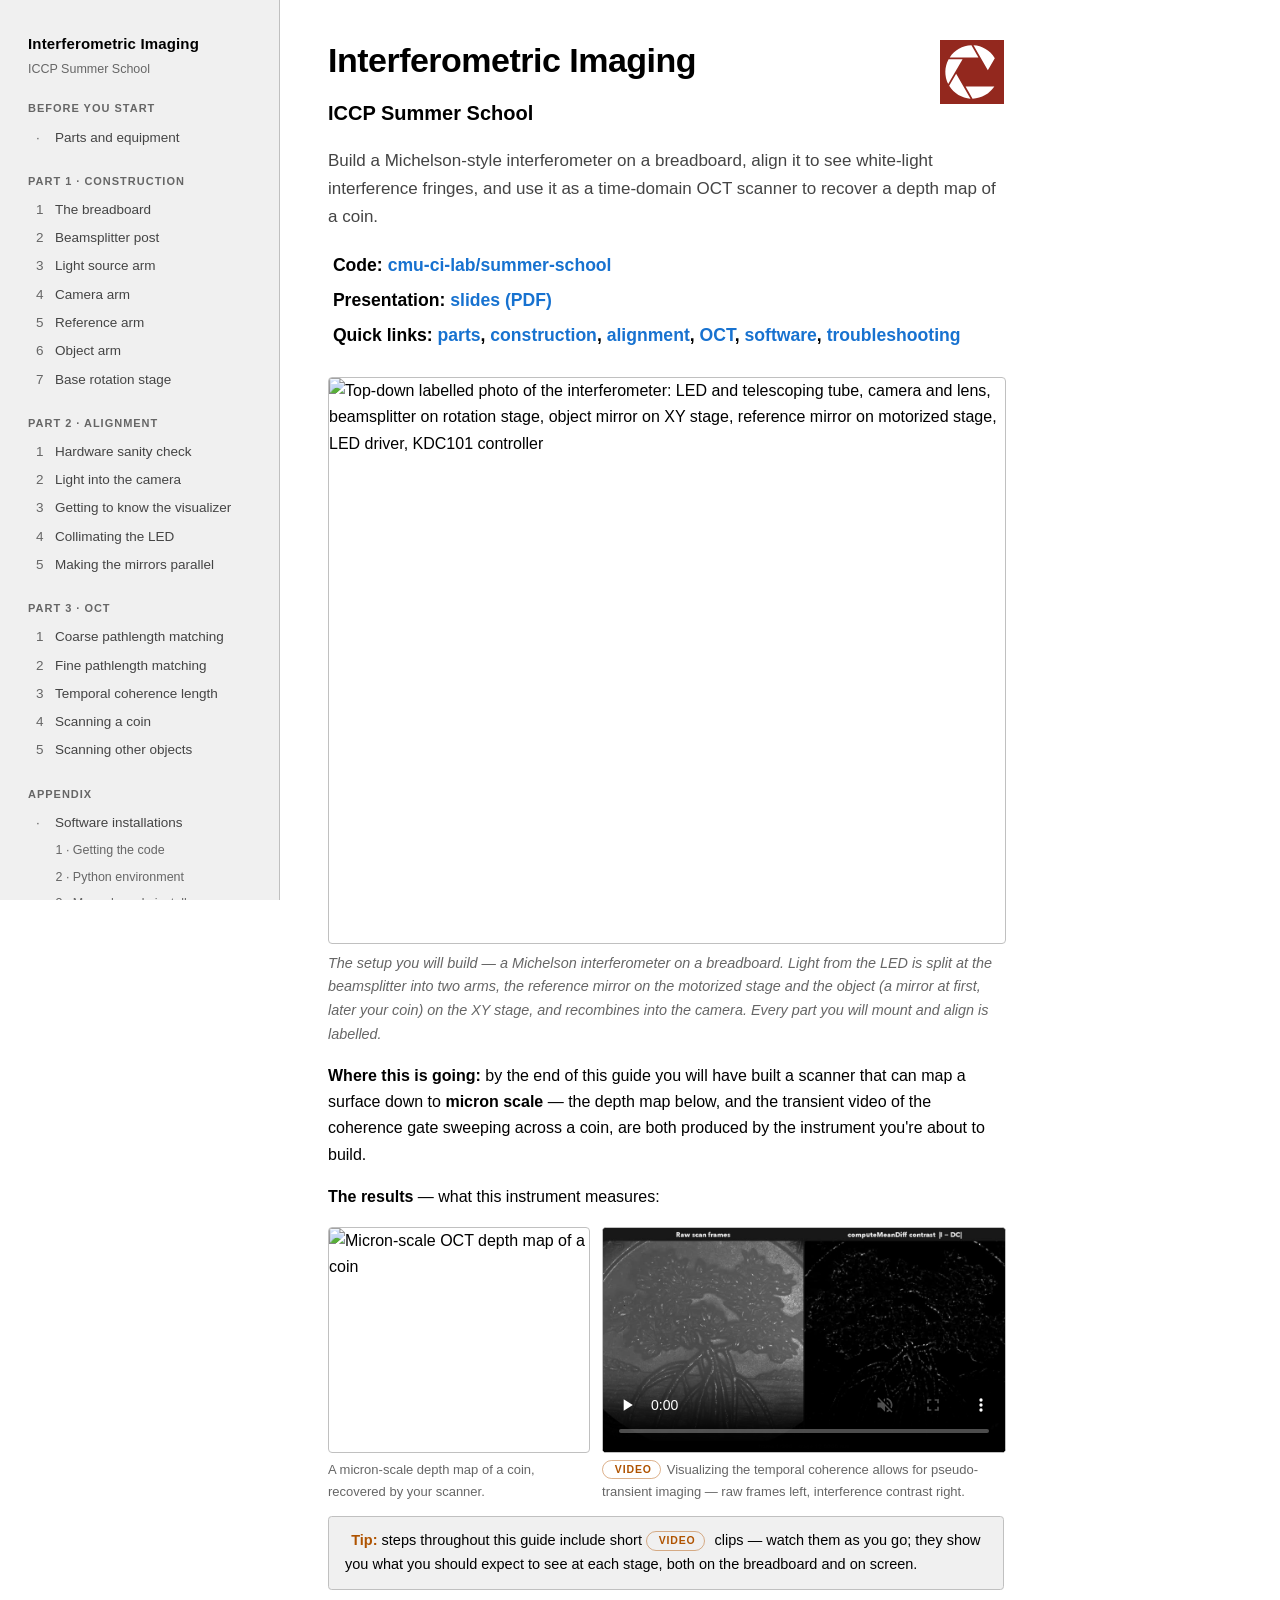
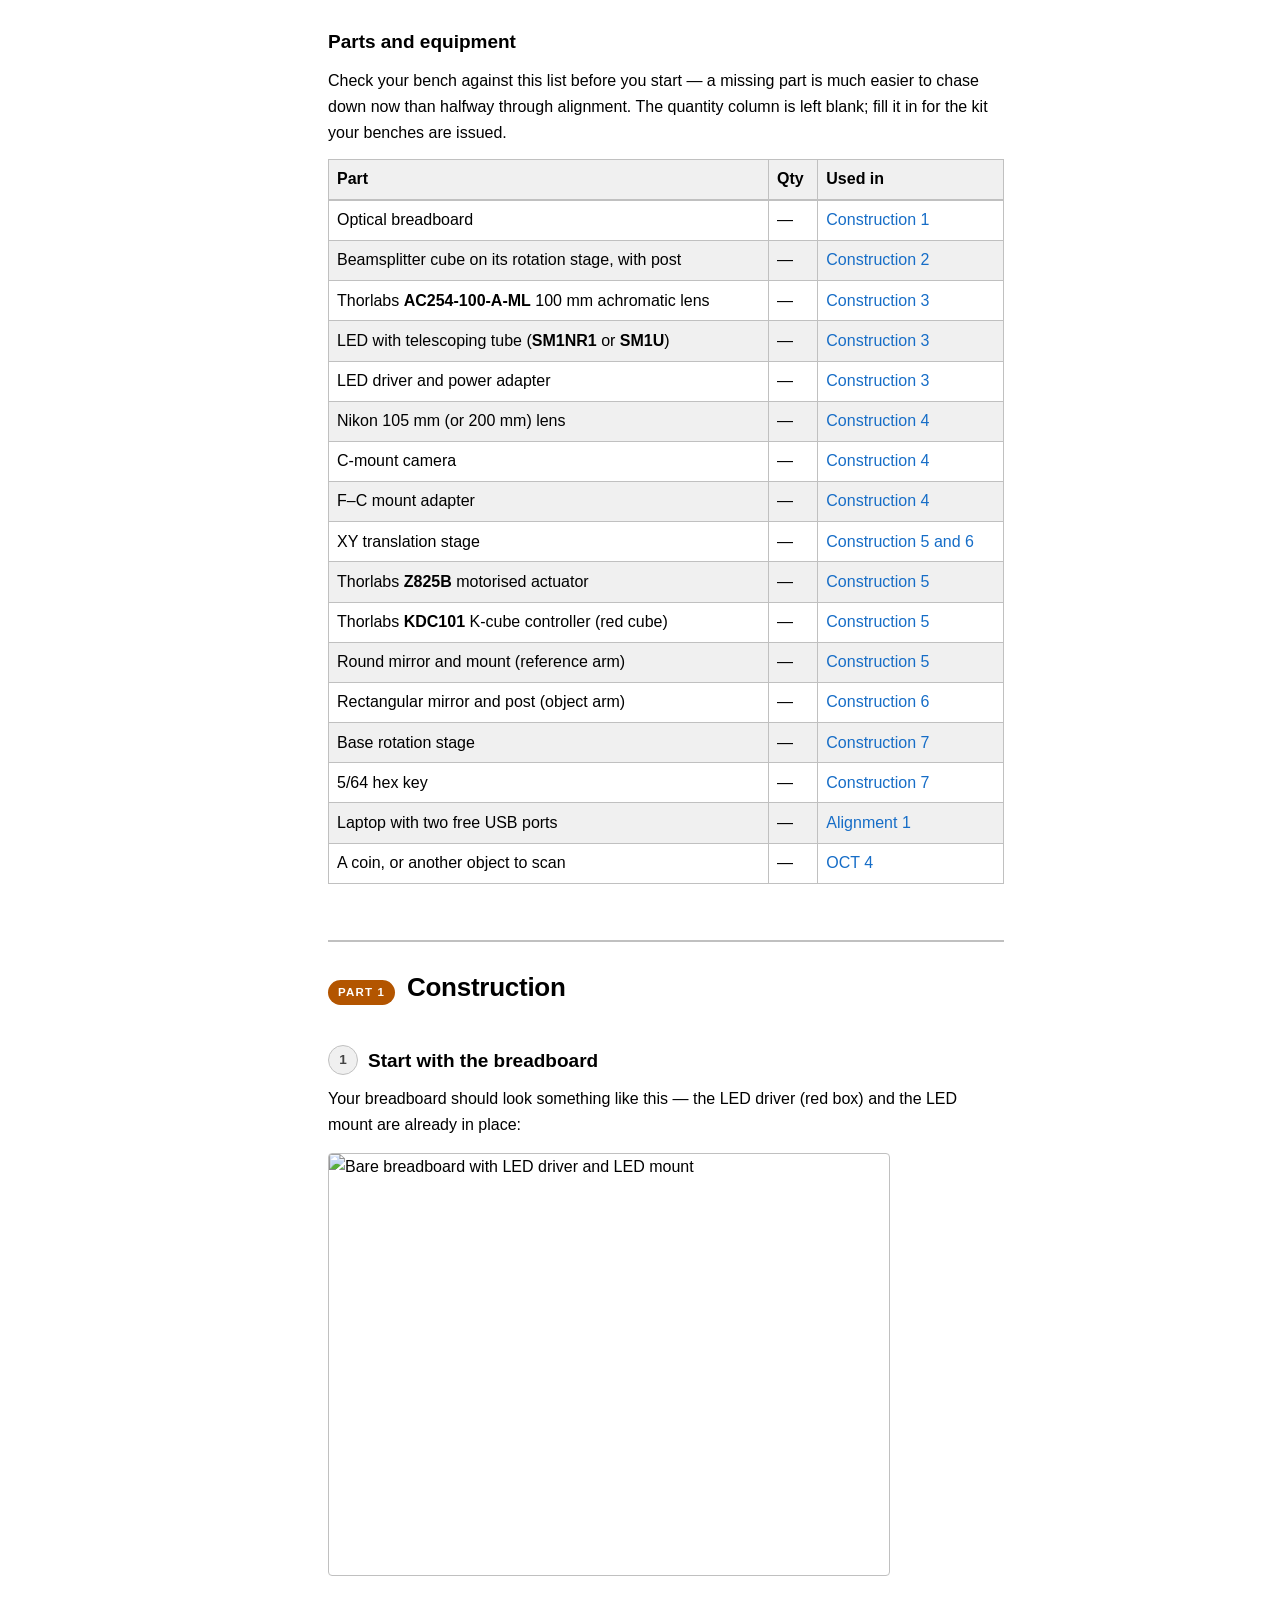
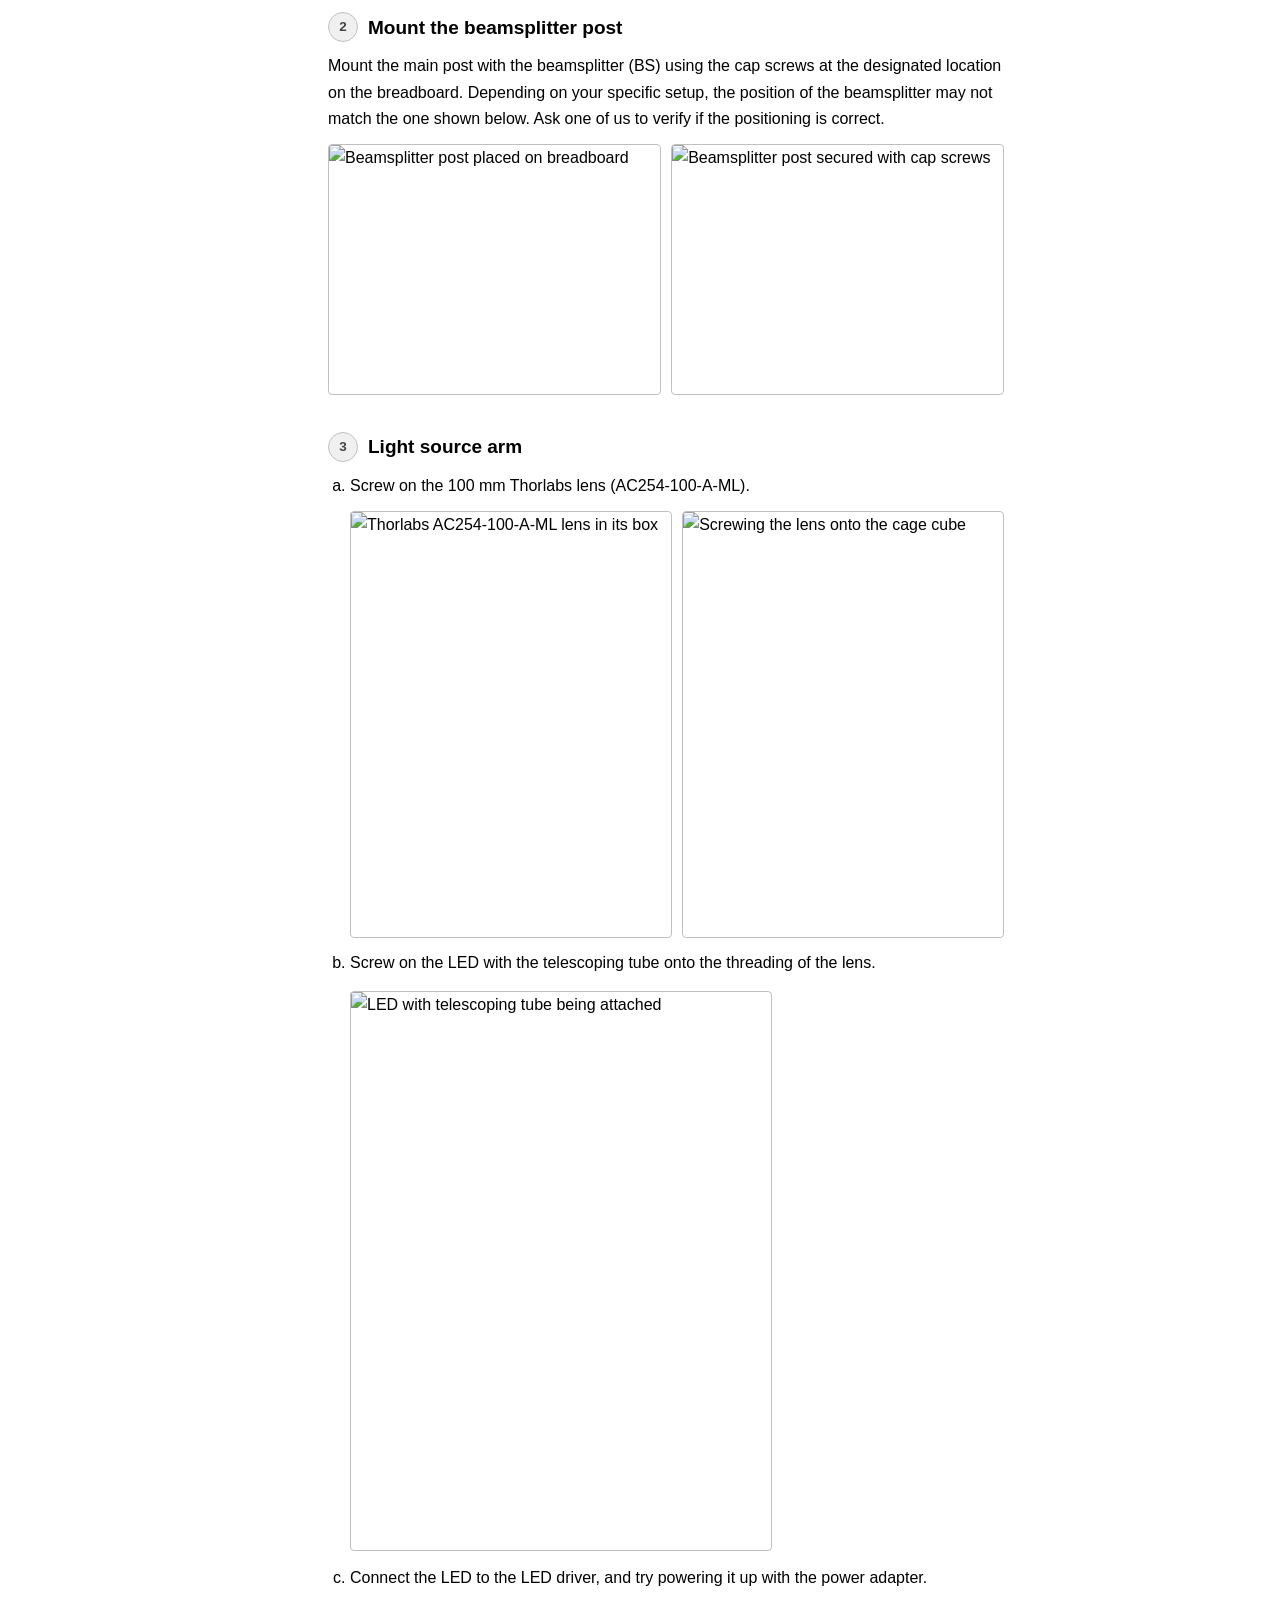
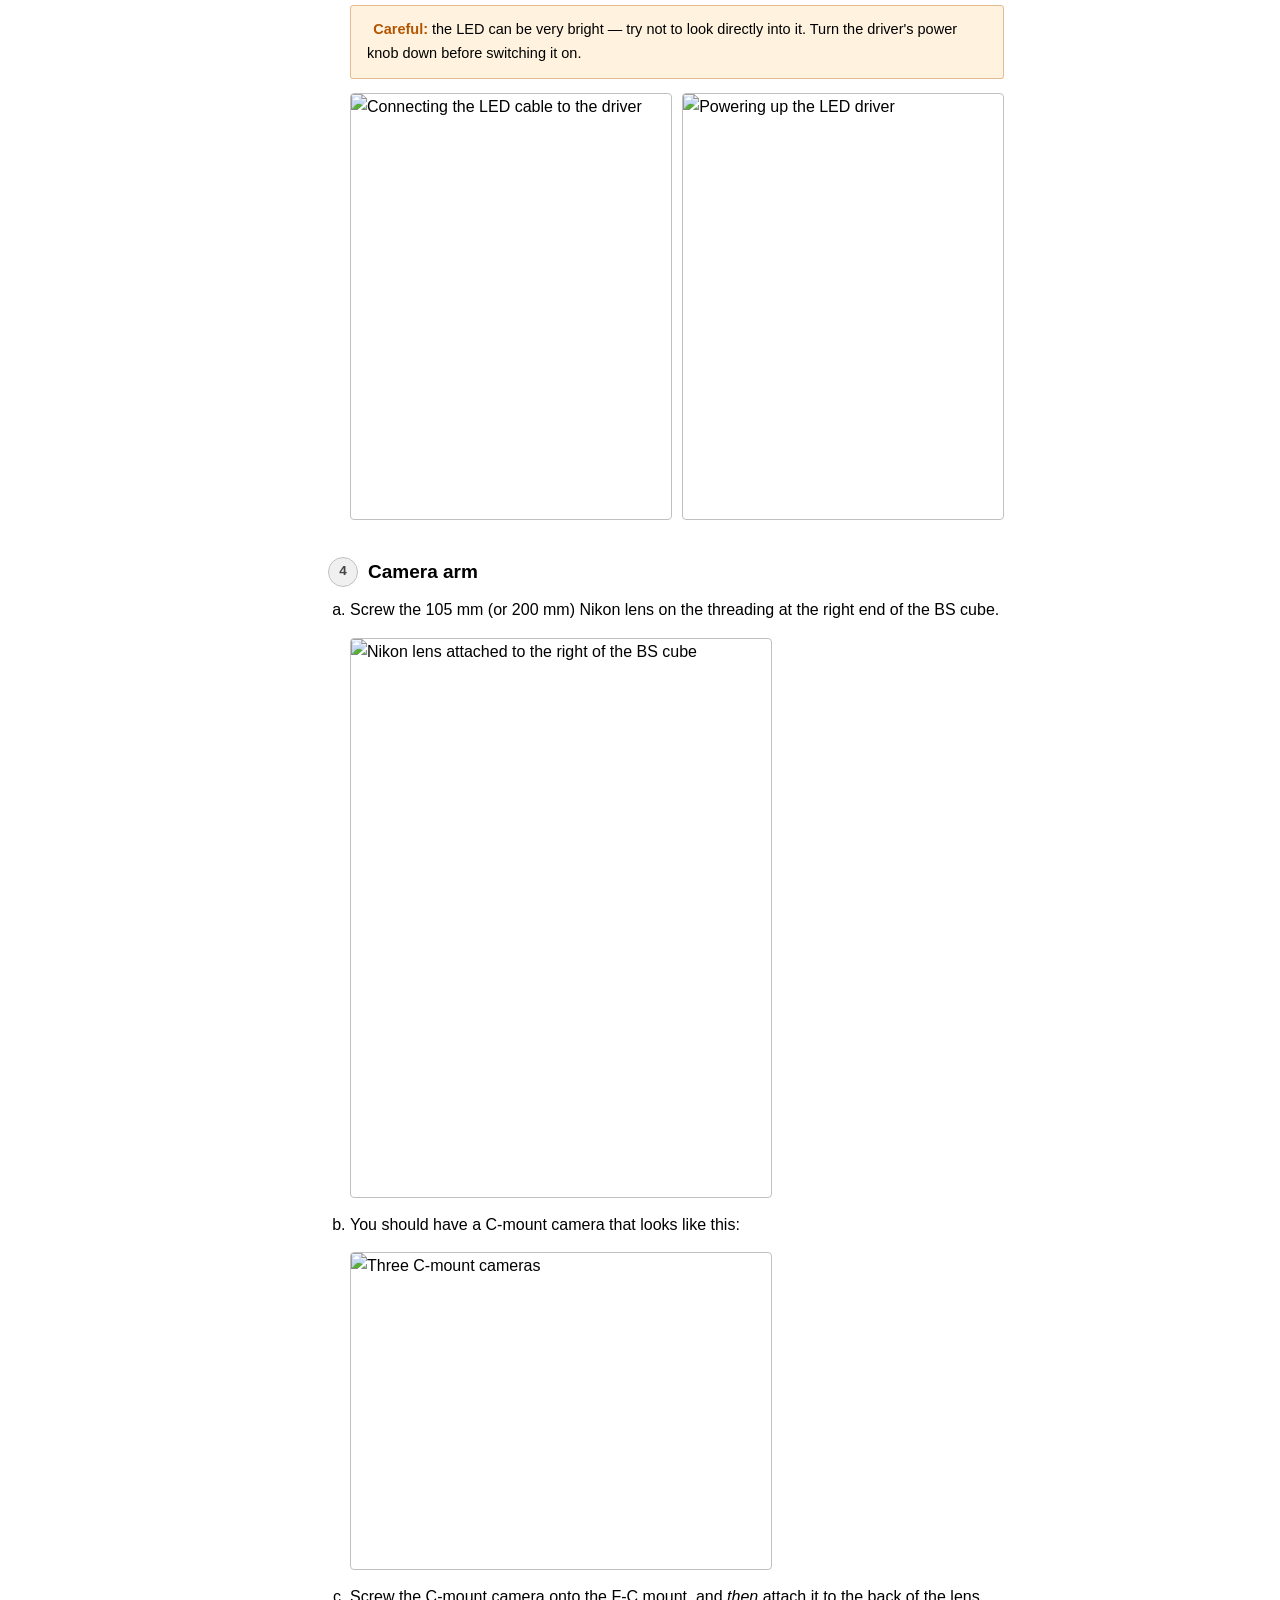
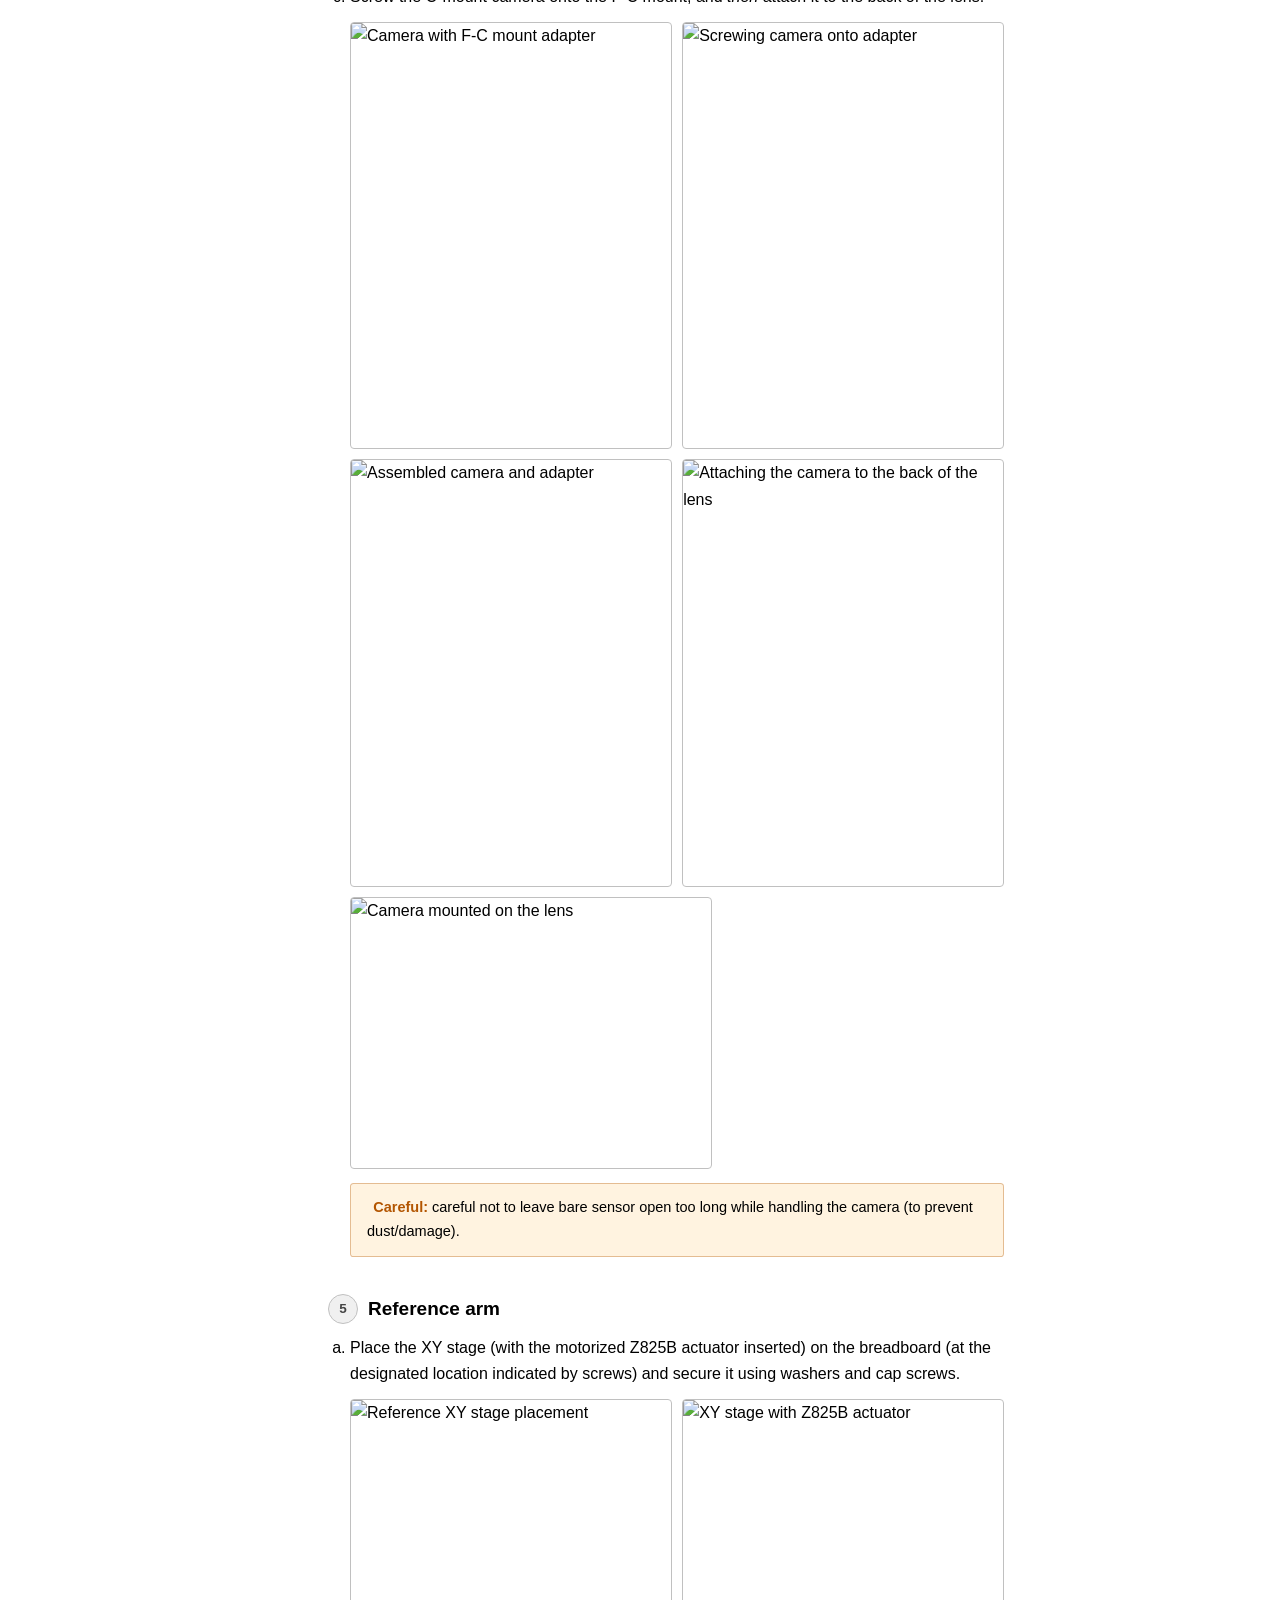
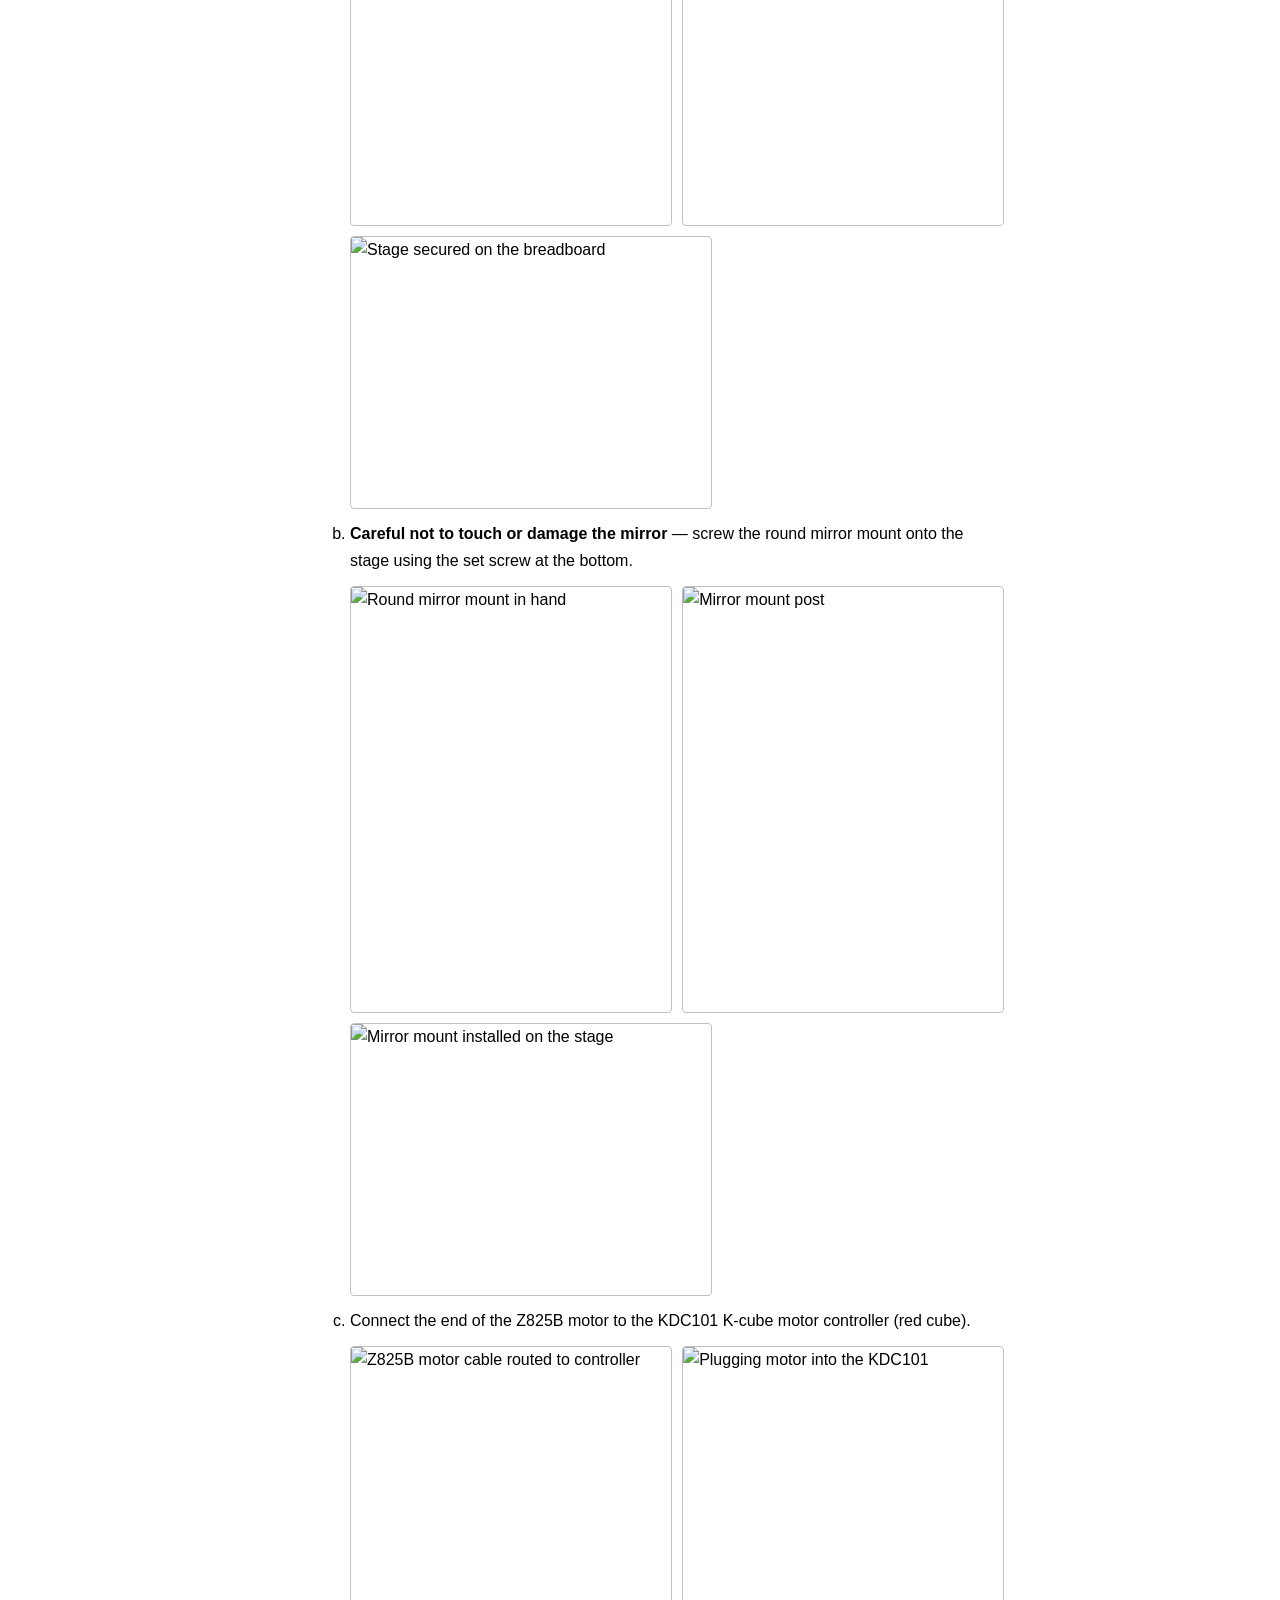
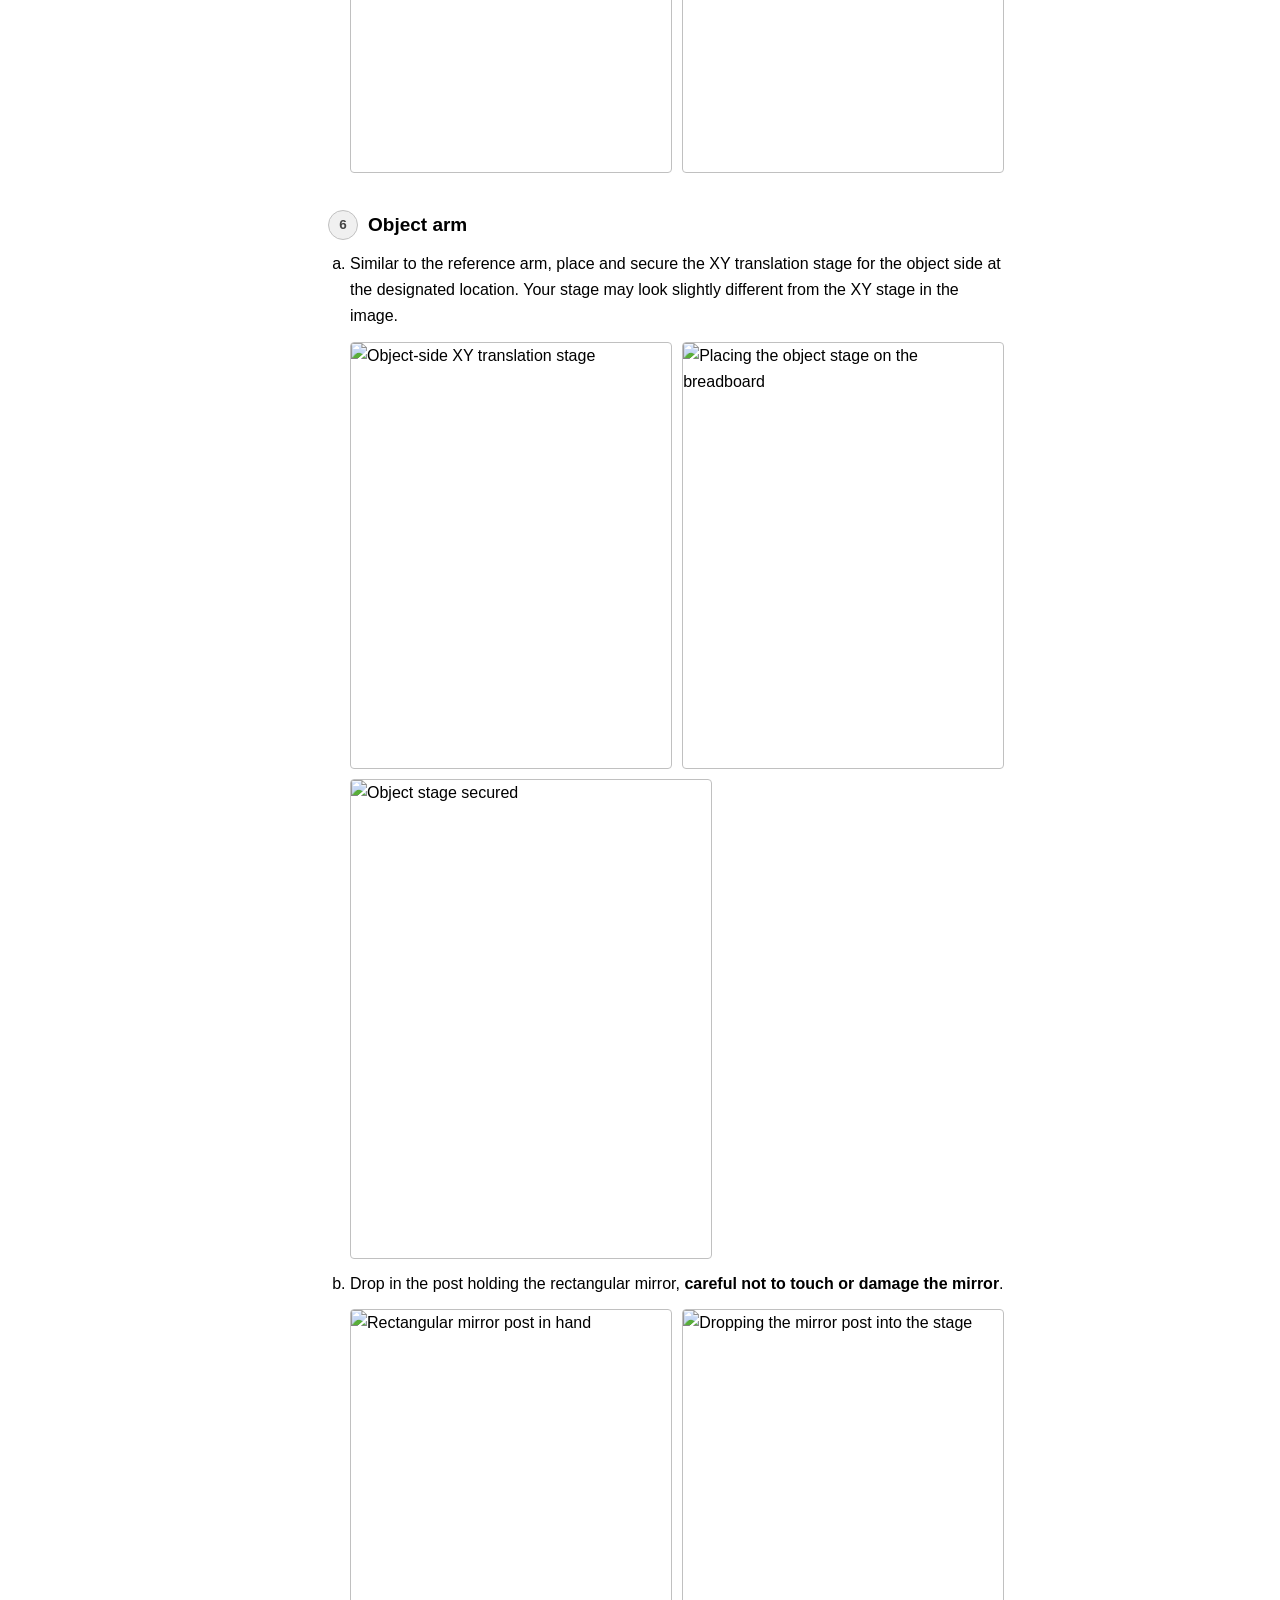
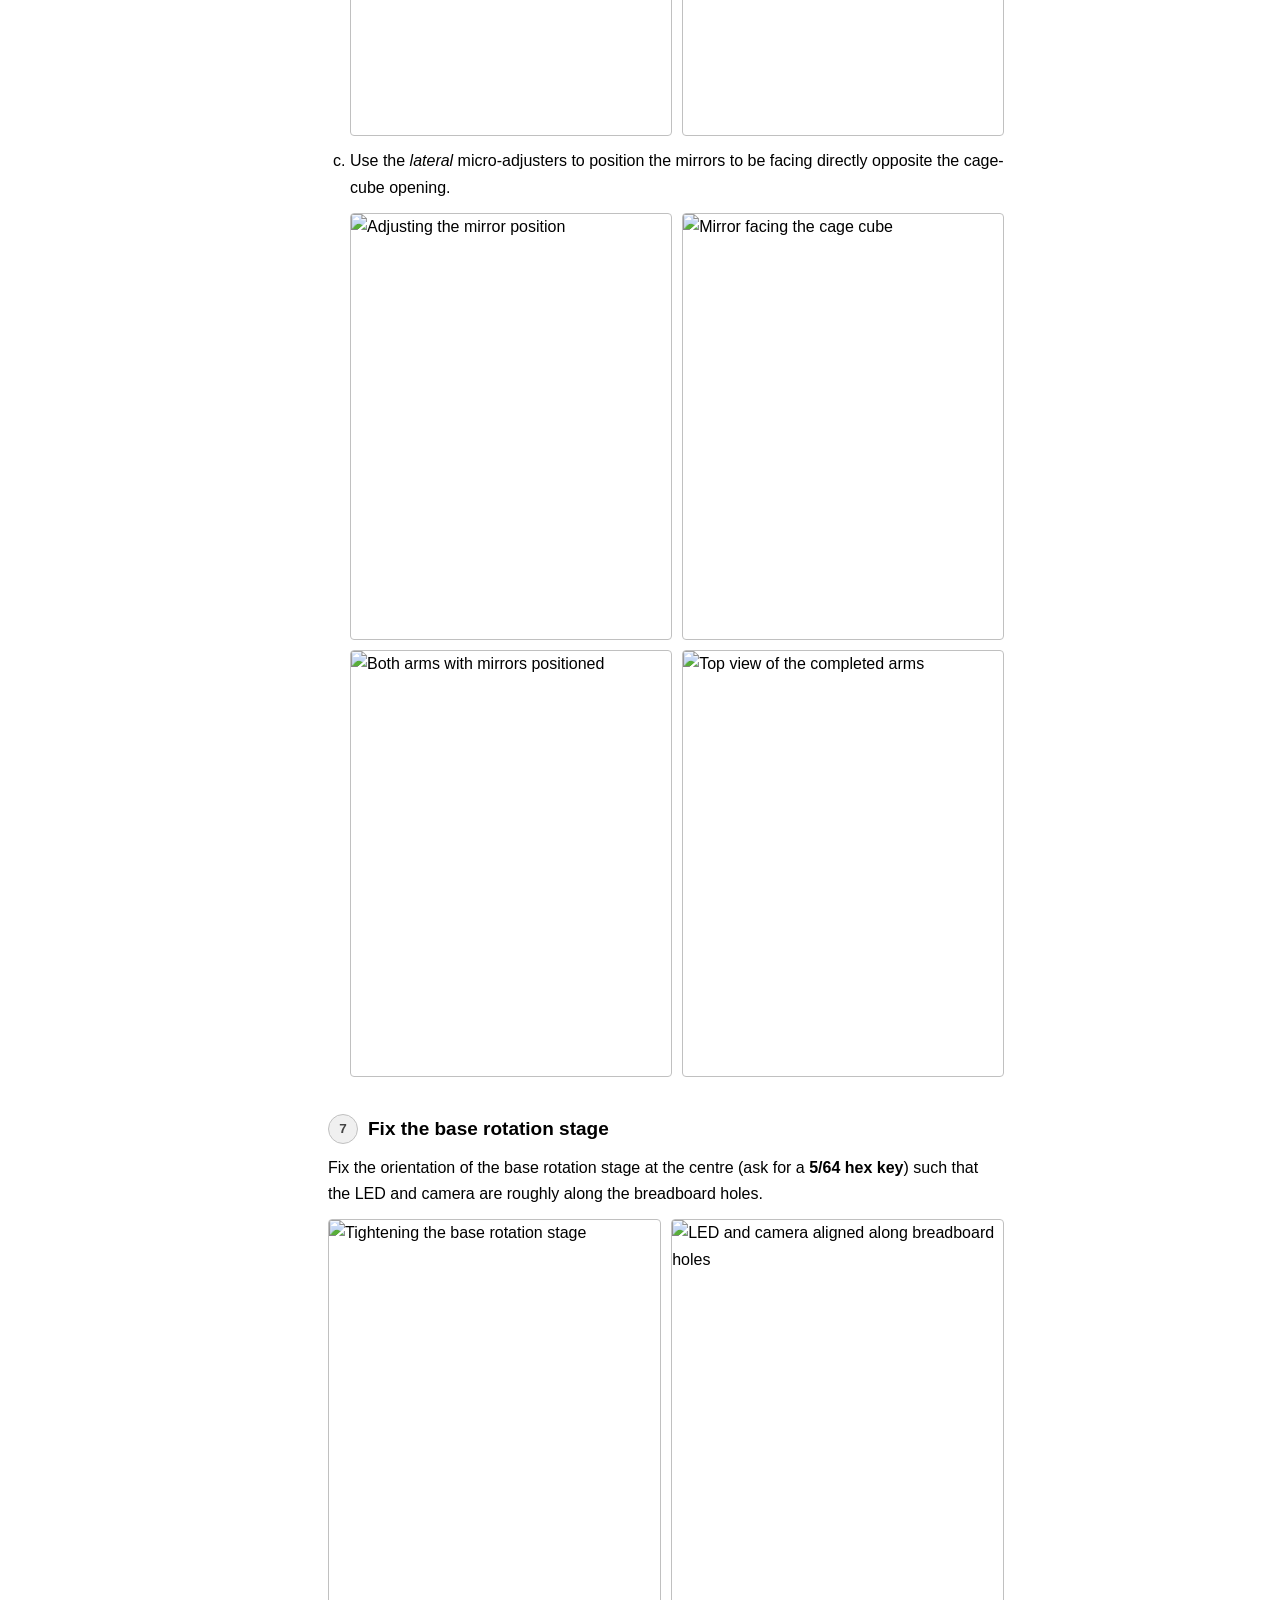
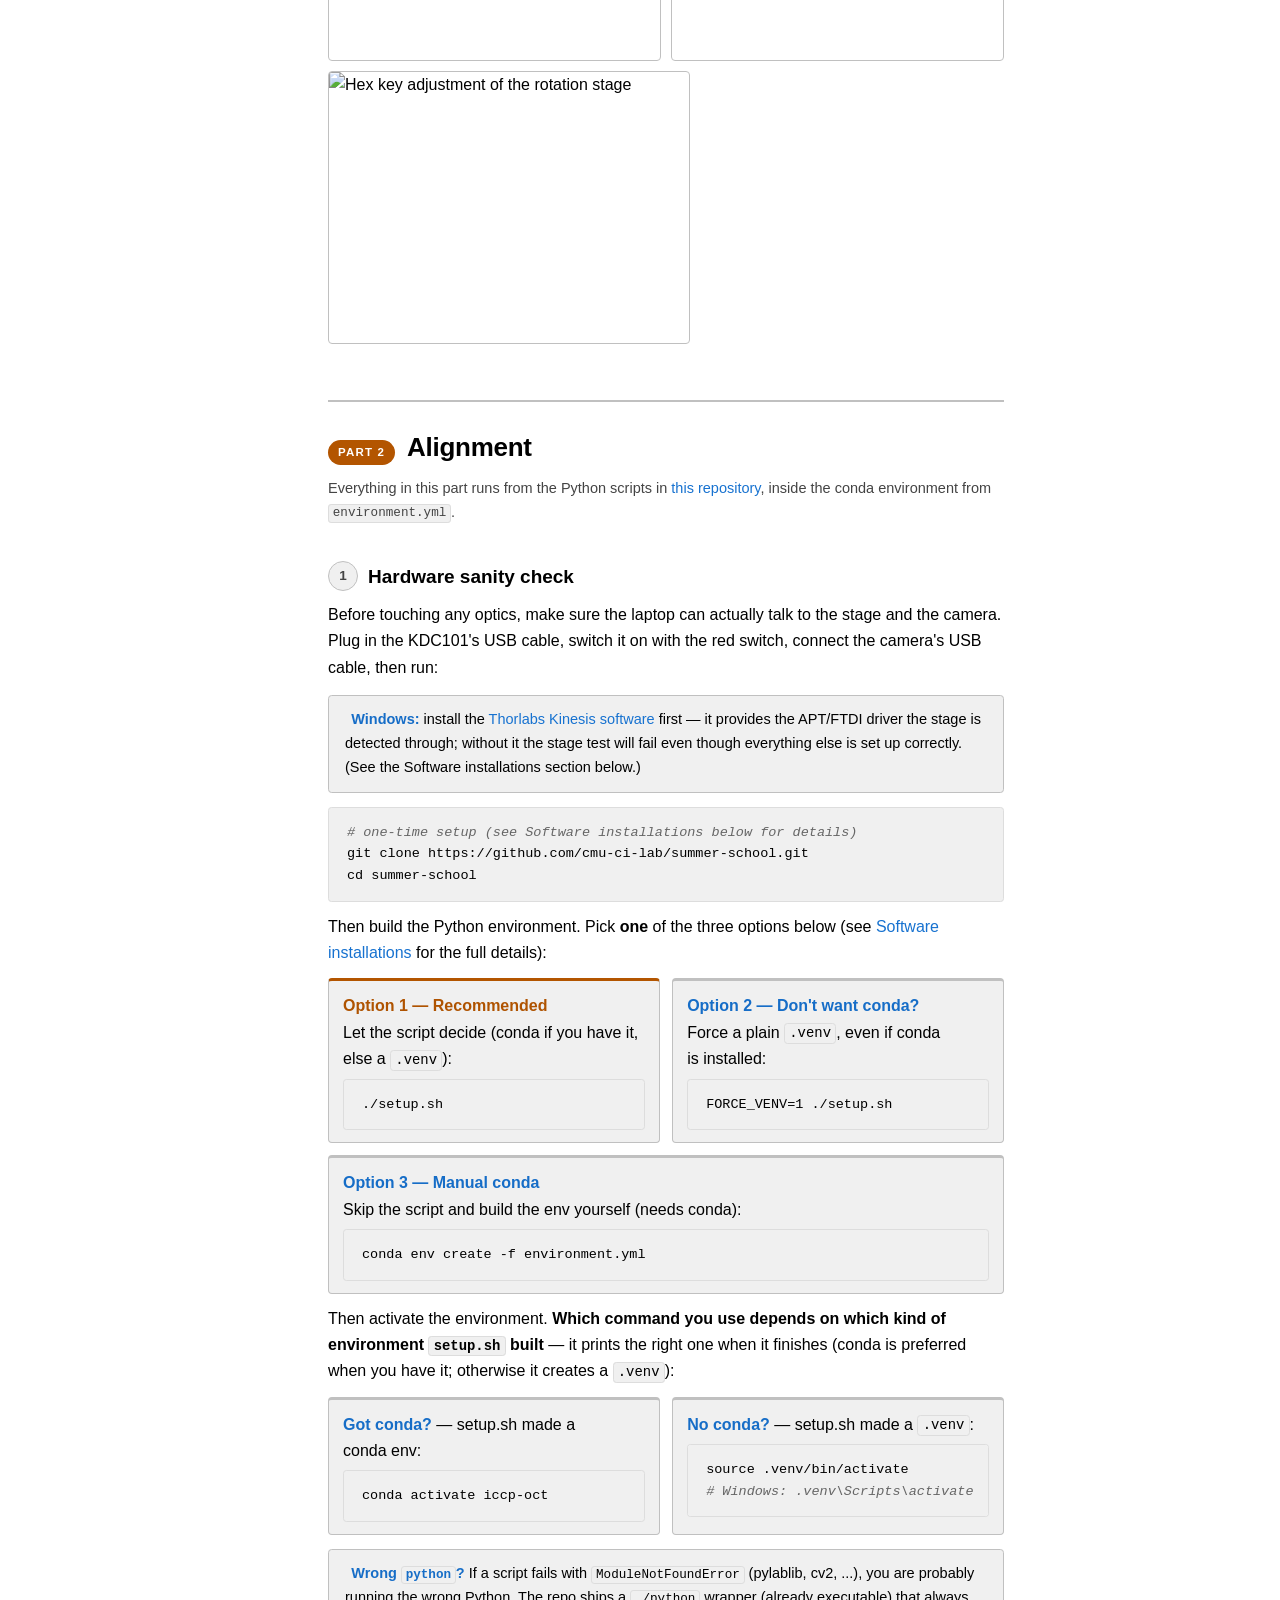
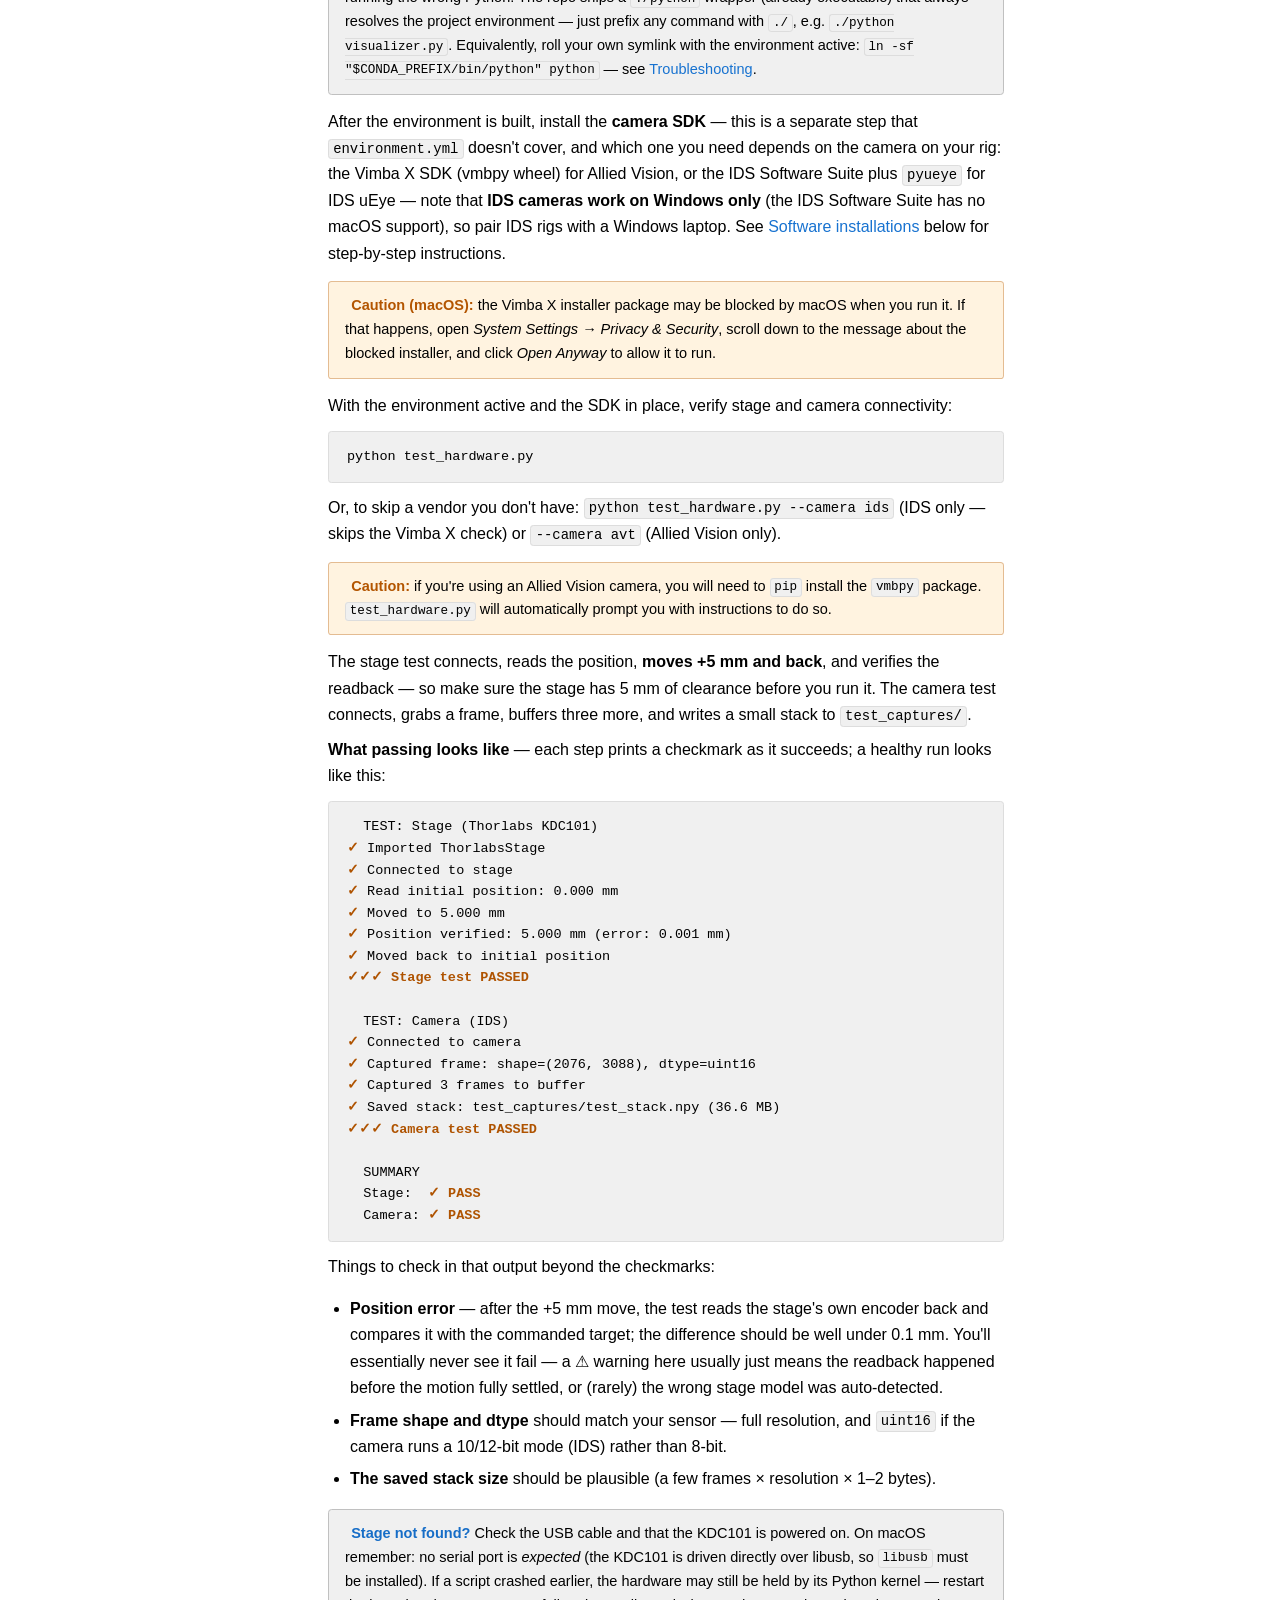
==== index.html @ 0aee56c8 "Move the lab logo to the top right of the content column Mirrors the templates: the logo is the firs" ====
<!DOCTYPE html>
<html lang="en">
<head>
  <meta charset="utf-8">
  <meta name="viewport" content="width=device-width, initial-scale=1">
  <meta name="theme-color" content="#ffffff">
  <meta name="description" content="Build a Michelson-style interferometer on a breadboard, align it to see white-light interference fringes, and use it as a time-domain OCT scanner to recover a depth map of a coin.">
  <!--Social preview metadata. og:image must be an absolute URL to a raster image; 1200x630 is the
      standard size for the summary_large_image card below. This currently points at the coin depth
      map, whose 820x709 shape will be cropped to roughly its middle by most cards - replace it with
      a dedicated 1200x630 preview and update og:image:width/height to match.-->
  <meta property="og:title" content="Interferometric Imaging — ICCP Summer School">
  <meta property="og:description" content="Build a Michelson-style interferometer on a breadboard, align it to see white-light interference fringes, and use it as a time-domain OCT scanner to recover a depth map of a coin.">
  <meta property="og:image" content="https://cmu-ci-lab.github.io/summer-school/instructions_media/depth_correct.jpg">
  <meta property="og:image:width" content="820">
  <meta property="og:image:height" content="709">
  <meta property="og:url" content="https://cmu-ci-lab.github.io/summer-school/">
  <meta property="og:type" content="website">
  <meta name="twitter:card" content="summary_large_image">
  <!--instructions.html redirects here, so the preferred URL is declared explicitly.-->
  <link rel="canonical" href="https://cmu-ci-lab.github.io/summer-school/">
  <link rel="icon" href="shared/favicon.png" type="image/png">
  <link rel="icon" href="shared/imaging.svg" type="image/svg+xml">
  <!--Preload only the faces used above the fold. Font Awesome sets font-display: block, so without
      the preload the icons below render as blank space until the font arrives.-->
  <link rel="preload" href="shared/fonts/Lato/lato-regular.woff2" as="font" type="font/woff2" crossorigin>
  <link rel="preload" href="shared/fonts/Lato/lato-bold.woff2" as="font" type="font/woff2" crossorigin>
  <link rel="preload" href="shared/fontawesome/webfonts/fa-solid-900.woff2" as="font" type="font/woff2" crossorigin>
  <!--Font Awesome Free: the icon-name map, then the solid style. Add brands.min.css and its preload
      if you ever use a fa-brands icon here.-->
  <link rel="stylesheet" href="shared/fontawesome/css/fontawesome.min.css">
  <link rel="stylesheet" href="shared/fontawesome/css/solid.min.css">
  <link rel="stylesheet" href="index_files/style.css">
  <title>Interferometric Imaging — ICCP Summer School</title>
</head>

<body>
  <a class="skip-link visually-hidden" href="#main">Skip to main content</a>

<div class="layout">
  <aside class="sidebar">
    <a class="side-title" href="#top">Interferometric Imaging</a>
    <p class="side-sub">ICCP Summer School</p>
    <nav aria-label="Guide contents">
      <p class="side-part">Before you start</p>
      <a href="#parts"><span class="side-num">·</span>Parts and equipment</a>
      <p class="side-part">Part 1 · Construction</p>
      <a href="#c1"><span class="side-num">1</span>The breadboard</a>
      <a href="#c2"><span class="side-num">2</span>Beamsplitter post</a>
      <a href="#c3"><span class="side-num">3</span>Light source arm</a>
      <a href="#c4"><span class="side-num">4</span>Camera arm</a>
      <a href="#c5"><span class="side-num">5</span>Reference arm</a>
      <a href="#c6"><span class="side-num">6</span>Object arm</a>
      <a href="#c7"><span class="side-num">7</span>Base rotation stage</a>
      <p class="side-part">Part 2 · Alignment</p>
      <a href="#a0"><span class="side-num">1</span>Hardware sanity check</a>
      <a href="#a1"><span class="side-num">2</span>Light into the camera</a>
      <a href="#viz-tour"><span class="side-num">3</span>Getting to know the visualizer</a>
      <a href="#a2"><span class="side-num">4</span>Collimating the LED</a>
      <a href="#a3"><span class="side-num">5</span>Making the mirrors parallel</a>
      <p class="side-part">Part 3 · OCT</p>
      <a href="#a5"><span class="side-num">1</span>Coarse pathlength matching</a>
      <a href="#a6"><span class="side-num">2</span>Fine pathlength matching</a>
      <a href="#a7"><span class="side-num">3</span>Temporal coherence length</a>
      <a href="#a8"><span class="side-num">4</span>Scanning a coin</a>
      <a href="#a9"><span class="side-num">5</span>Scanning other objects</a>
      <p class="side-part">Appendix</p>
      <a href="#software"><span class="side-num">·</span>Software installations</a>
      <a class="side-sub-link" href="#sw-code">1 · Getting the code</a>
      <a class="side-sub-link" href="#sw-setup">2 · Python environment</a>
      <a class="side-sub-link" href="#sw-conda">3 · Manual conda install</a>
      <a class="side-sub-link" href="#sw-activate">4 · Activating</a>
      <a class="side-sub-link" href="#sw-sdk">5 · Camera SDK &amp; platforms</a>
      <a href="#troubleshooting"><span class="side-num">·</span>Troubleshooting</a>
    </nav>
  </aside>

  <main id="main" class="content" tabindex="-1"><div class="content-inner">

    <header>
      <a href="https://imaging.cs.cmu.edu/"><img id="logo" width="64" height="64" src="shared/imaging.svg" alt="Carnegie Mellon computational imaging"></a>
      <h1 id="top">Interferometric Imaging</h1>
      <p class="venue">ICCP Summer School</p>
      <p class="doc-sub">Build a Michelson-style interferometer on a breadboard, align it to see white-light
      interference fringes, and use it as a time-domain OCT scanner to recover a depth map of a coin.</p>
      <ul class="details">
        <!--Dates, location and instructors for the current offering go here. Left commented out rather
            than filled with stand-in text so the live page never shows a placeholder.-->
        <!--<li><i class="fa-solid fa-calendar-days fa-sm fa-fw" aria-hidden="true"></i>&nbsp;Dates: Summer school dates</li>-->
        <!--<li><i class="fa-solid fa-location-dot fa-sm fa-fw" aria-hidden="true"></i>&nbsp;Location: Lab location</li>-->
        <!--<li><i class="fa-solid fa-person-chalkboard fa-sm fa-fw" aria-hidden="true"></i>&nbsp;Instructors: <a href="https://instructor.website/">Instructor name</a></li>-->
        <li><i class="fa-solid fa-code-branch fa-sm fa-fw" aria-hidden="true"></i>&nbsp;Code: <a href="https://github.com/cmu-ci-lab/summer-school">cmu-ci-lab/summer-school</a></li>
        <li><i class="fa-solid fa-file-pdf fa-sm fa-fw" aria-hidden="true"></i>&nbsp;Presentation: <a href="index_files/presentation.pdf">slides (PDF)</a></li>
        <li><nav aria-label="Quick links"><i class="fa-solid fa-bars fa-sm fa-fw" aria-hidden="true"></i>&nbsp;Quick links: <a href="#parts">parts</a>, <a href="#part1">construction</a>, <a href="#part2">alignment</a>, <a href="#part3">OCT</a>, <a href="#software">software</a>, <a href="#troubleshooting">troubleshooting</a></nav></li>
      </ul>

      <figure id="teaser">
        <img src="instructions_media/setup_labelled.jpg" alt="Top-down labelled photo of the interferometer: LED and telescoping tube, camera and lens, beamsplitter on rotation stage, object mirror on XY stage, reference mirror on motorized stage, LED driver, KDC101 controller" width="1600" height="1336" fetchpriority="high">
        <figcaption>The setup you will build — a Michelson interferometer on a breadboard. Light from the
        LED is split at the beamsplitter into two arms, the reference mirror on the motorized stage and the
        object (a mirror at first, later your coin) on the XY stage, and recombines into the camera. Every
        part you will mount and align is labelled.</figcaption>
      </figure>
    </header>

    <p><strong>Where this is going:</strong> by the end of this guide you will have built a scanner that
    can map a surface down to <strong>micron scale</strong> — the depth map below, and the transient video of
    the coherence gate sweeping across a coin, are both produced by the instrument you're about to build.</p>
    <p><strong>The results</strong> — what this instrument measures:</p>
    <div class="figrow">
      <figure class="depth"><img src="instructions_media/depth_correct.jpg" width="820" height="709" alt="Micron-scale OCT depth map of a coin" loading="lazy">
      <figcaption>A micron-scale depth map of a coin, recovered by your scanner.</figcaption></figure>
      <figure class="transient"><video src="instructions_media/oct_contrast_video.mp4" controls muted loop playsinline width="1428" height="798" poster="instructions_media/posters/oct_contrast_video.jpg" preload="none" data-noautoplay></video>
      <figcaption><span class="vid-badge"><i class="fa-solid fa-circle-play" aria-hidden="true"></i>&nbsp;video</span>Visualizing the temporal coherence allows for
      pseudo-transient imaging — raw frames left, interference contrast right.</figcaption></figure>
    </div>
    <div class="note tip"><i class="fa-solid fa-lightbulb fa-sm fa-fw" aria-hidden="true"></i>&nbsp;<strong>Tip:</strong> steps throughout this guide include short
    <span class="vid-badge"><i class="fa-solid fa-circle-play" aria-hidden="true"></i>&nbsp;video</span> clips — watch them as you go; they show you what you should expect
    to see at each stage, both on the breadboard and on screen.</div>

    <section class="step" id="parts">
      <h3>Parts and equipment</h3>
      <p>Check your bench against this list before you start &mdash; a missing part is much
      easier to chase down now than halfway through alignment. The quantity column is left
      blank; fill it in for the kit your benches are issued.</p>
      <!-- TODO for the course organisers: fill in the Qty column, and add or remove rows so
           this matches what each bench actually gets. The five Thorlabs part numbers are the
           ones the guide names explicitly; everything else is described in prose only and
           may vary between benches and between offerings. -->
      <div class="table-wrap">
        <table>
          <thead>
            <tr><th scope="col">Part</th><th scope="col">Qty</th><th scope="col">Used in</th></tr>
          </thead>
          <tbody>
            <tr><td>Optical breadboard</td><td>&mdash;</td><td><a href="#c1">Construction 1</a></td></tr>
            <tr><td>Beamsplitter cube on its rotation stage, with post</td><td>&mdash;</td><td><a href="#c2">Construction 2</a></td></tr>
            <tr><td>Thorlabs <strong>AC254-100-A-ML</strong> 100&nbsp;mm achromatic lens</td><td>&mdash;</td><td><a href="#c3">Construction 3</a></td></tr>
            <tr><td>LED with telescoping tube (<strong>SM1NR1</strong> or <strong>SM1U</strong>)</td><td>&mdash;</td><td><a href="#c3">Construction 3</a></td></tr>
            <tr><td>LED driver and power adapter</td><td>&mdash;</td><td><a href="#c3">Construction 3</a></td></tr>
            <tr><td>Nikon 105&nbsp;mm (or 200&nbsp;mm) lens</td><td>&mdash;</td><td><a href="#c4">Construction 4</a></td></tr>
            <tr><td>C-mount camera</td><td>&mdash;</td><td><a href="#c4">Construction 4</a></td></tr>
            <tr><td>F–C mount adapter</td><td>&mdash;</td><td><a href="#c4">Construction 4</a></td></tr>
            <tr><td>XY translation stage</td><td>&mdash;</td><td><a href="#c5">Construction 5 and 6</a></td></tr>
            <tr><td>Thorlabs <strong>Z825B</strong> motorised actuator</td><td>&mdash;</td><td><a href="#c5">Construction 5</a></td></tr>
            <tr><td>Thorlabs <strong>KDC101</strong> K-cube controller (red cube)</td><td>&mdash;</td><td><a href="#c5">Construction 5</a></td></tr>
            <tr><td>Round mirror and mount (reference arm)</td><td>&mdash;</td><td><a href="#c5">Construction 5</a></td></tr>
            <tr><td>Rectangular mirror and post (object arm)</td><td>&mdash;</td><td><a href="#c6">Construction 6</a></td></tr>
            <tr><td>Base rotation stage</td><td>&mdash;</td><td><a href="#c7">Construction 7</a></td></tr>
            <tr><td>5/64 hex key</td><td>&mdash;</td><td><a href="#c7">Construction 7</a></td></tr>
            <tr><td>Laptop with two free USB ports</td><td>&mdash;</td><td><a href="#a0">Alignment 1</a></td></tr>
            <tr><td>A coin, or another object to scan</td><td>&mdash;</td><td><a href="#a8">OCT 4</a></td></tr>
          </tbody>
        </table>
      </div>
    </section>

    <!-- ════════════════ PART 1 ════════════════ -->
    <div class="part" id="part1">
      <span class="part-tag">Part 1</span>
      <h2>Construction</h2>
    </div>

    <section class="step" id="c1">
      <h3><span class="step-num">1</span>Start with the breadboard</h3>
      <p>Your breadboard should look something like this — the LED driver (red box) and the LED mount
      are already in place:</p>
      <figure><img src="instructions_media/p01_y0205_0.jpg" alt="Bare breadboard with LED driver and LED mount" width="560" height="421" loading="lazy"></figure>
    </section>

    <section class="step" id="c2">
      <h3><span class="step-num">2</span>Mount the beamsplitter post</h3>
      <p>Mount the main post with the beamsplitter (BS) using the cap screws at the designated location
      on the breadboard. Depending on your specific setup, the position of the beamsplitter may not match the one shown below. Ask one of us to verify if the positioning is correct.</p>
      <div class="figgrid wide">
        <img src="instructions_media/p02_y0073_0.jpg" alt="Beamsplitter post placed on breadboard" width="900" height="677" loading="lazy">
        <img src="instructions_media/p02_y0252_1.jpg" alt="Beamsplitter post secured with cap screws" width="900" height="677" loading="lazy">
      </div>
    </section>

    <section class="step" id="c3">
      <h3><span class="step-num">3</span>Light source arm</h3>
      <ol class="sub">
        <li>Screw on the 100&nbsp;mm Thorlabs lens (AC254-100-A-ML).
          <div class="figgrid">
            <img src="instructions_media/p02_y0476_2.jpg" alt="Thorlabs AC254-100-A-ML lens in its box" width="900" height="1195" loading="lazy">
            <img src="instructions_media/p02_y0478_3.jpg" alt="Screwing the lens onto the cage cube" width="900" height="1195" loading="lazy">
          </div>
        </li>
        <li>Screw on the LED with the telescoping tube onto the threading of the lens.
          <figure><img src="instructions_media/p03_y0073_0.jpg" alt="LED with telescoping tube being attached" width="420" height="558" loading="lazy"></figure>
        </li>
        <li>Connect the LED to the LED driver, and try powering it up with the power adapter.
          <div class="warn"><i class="fa-solid fa-triangle-exclamation fa-sm fa-fw" aria-hidden="true"></i>&nbsp;<strong>Careful:</strong> the LED can be very bright — try not to look directly
          into it. Turn the driver's power knob down before switching it on.</div>
          <div class="figgrid">
            <img src="instructions_media/p03_y0391_1.jpg" alt="Connecting the LED cable to the driver" width="900" height="677" loading="lazy">
            <img src="instructions_media/p03_y0389_2.jpg" alt="Powering up the LED driver" width="900" height="1195" loading="lazy">
          </div>
        </li>
      </ol>
    </section>

    <section class="step" id="c4">
      <h3><span class="step-num">4</span>Camera arm</h3>
      <ol class="sub">
        <li>Screw the 105&nbsp;mm (or 200&nbsp;mm) Nikon lens on the threading at the right end of the BS cube.
          <figure><img src="instructions_media/p04_y0102_0.jpg" alt="Nikon lens attached to the right of the BS cube" width="420" height="558" loading="lazy"></figure>
        </li>
        <li>You should have a C-mount camera that looks like this:
          <figure><img src="instructions_media/p04_y0408_1.jpg" alt="Three C-mount cameras" width="420" height="316" loading="lazy"></figure>
        </li>
        <li>Screw the C-mount camera onto the F-C mount, and <em>then</em> attach it to the back of the lens.
          <div class="figgrid">
            <img src="instructions_media/p04_y0570_2.jpg" alt="Camera with F-C mount adapter" width="900" height="1195" loading="lazy">
            <img src="instructions_media/p04_y0572_3.jpg" alt="Screwing camera onto adapter" width="900" height="1195" loading="lazy">
            <img src="instructions_media/p04_y0573_4.jpg" alt="Assembled camera and adapter" width="900" height="1195" loading="lazy">
            <img src="instructions_media/p05_y0073_0.jpg" alt="Attaching the camera to the back of the lens" width="900" height="677" loading="lazy">
            <img src="instructions_media/p05_y0073_1.jpg" alt="Camera mounted on the lens" width="900" height="677" loading="lazy">
          </div>
          <div class="warn"><i class="fa-solid fa-triangle-exclamation fa-sm fa-fw" aria-hidden="true"></i>&nbsp;<strong>Careful:</strong> careful not to leave bare sensor open too long while handling the camera (to prevent dust/damage).</div>
        </li>
      </ol>
    </section>

    <section class="step" id="c5">
      <h3><span class="step-num">5</span>Reference arm</h3>
      <ol class="sub">
        <li>Place the XY stage (with the motorized Z825B actuator inserted) on
        the breadboard (at the designated location indicated by screws) and secure it using washers and cap screws.
          <div class="figgrid">
            <img src="instructions_media/p05_y0214_2.jpg" alt="Reference XY stage placement" width="900" height="1195" loading="lazy">
            <img src="instructions_media/p05_y0216_3.jpg" alt="XY stage with Z825B actuator" width="900" height="677" loading="lazy">
            <img src="instructions_media/p06_y0074_0.jpg" alt="Stage secured on the breadboard" width="900" height="677" loading="lazy">
          </div>
        </li>
        <li><strong>Careful not to touch or damage the mirror</strong> — screw the round mirror mount onto the
        stage using the set screw at the bottom.
          <div class="figgrid">
            <img src="instructions_media/p06_y0441_3.jpg" alt="Round mirror mount in hand" width="900" height="1195" loading="lazy">
            <img src="instructions_media/p06_y0441_4.jpg" alt="Mirror mount post" width="900" height="1195" loading="lazy">
            <img src="instructions_media/p07_y0090_1.jpg" alt="Mirror mount installed on the stage" width="900" height="677" loading="lazy">
          </div>
        </li>
        <li>Connect the end of the Z825B motor to the KDC101 K-cube motor controller (red cube).
          <div class="figgrid">
            <img src="instructions_media/p07_y0449_3.jpg" alt="Z825B motor cable routed to controller" width="900" height="677" loading="lazy">
            <img src="instructions_media/p07_y0450_4.jpg" alt="Plugging motor into the KDC101" width="900" height="1195" loading="lazy">
          </div>
        </li>
      </ol>
    </section>

    <section class="step" id="c6">
      <h3><span class="step-num">6</span>Object arm</h3>
      <ol class="sub">
        <li>Similar to the reference arm, place and secure the XY translation stage for the object side
        at the designated location. Your stage may look slightly different from the XY stage in the image.
          <div class="figgrid">
            <img src="instructions_media/p08_y0073_0.jpg" alt="Object-side XY translation stage" width="900" height="677" loading="lazy">
            <img src="instructions_media/p08_y0073_1.jpg" alt="Placing the object stage on the breadboard" width="900" height="1195" loading="lazy">
            <img src="instructions_media/p08_y0236_2.jpg" alt="Object stage secured" width="900" height="1195" loading="lazy">
          </div>
        </li>
        <li>Drop in the post holding the rectangular mirror, <strong>careful not to touch or damage the
        mirror</strong>.
          <div class="figgrid">
            <img src="instructions_media/p09_y0073_0.jpg" alt="Rectangular mirror post in hand" width="900" height="1195" loading="lazy">
            <img src="instructions_media/p09_y0073_1.jpg" alt="Dropping the mirror post into the stage" width="900" height="1195" loading="lazy">
          </div>
        </li>
        <li>Use the <em>lateral</em> micro-adjusters to position the mirrors to be facing directly opposite
        the cage-cube opening.
          <div class="figgrid">
            <img src="instructions_media/p09_y0378_3.jpg" alt="Adjusting the mirror position" width="900" height="1195" loading="lazy">
            <img src="instructions_media/p09_y0376_4.jpg" alt="Mirror facing the cage cube" width="900" height="677" loading="lazy">
            <img src="instructions_media/p10_y0073_0.jpg" alt="Both arms with mirrors positioned" width="900" height="1195" loading="lazy">
            <img src="instructions_media/p10_y0073_1.jpg" alt="Top view of the completed arms" width="900" height="1195" loading="lazy">
          </div>
        </li>
      </ol>
    </section>

    <section class="step" id="c7">
      <h3><span class="step-num">7</span>Fix the base rotation stage</h3>
      <p>Fix the orientation of the base rotation stage at the centre (ask for a <strong>5/64 hex key</strong>)
      such that the LED and camera are roughly along the breadboard holes.</p>
      <div class="figgrid">
        <img src="instructions_media/p10_y0352_2.jpg" alt="Tightening the base rotation stage" width="900" height="1195" loading="lazy">
        <img src="instructions_media/p10_y0353_3.jpg" alt="LED and camera aligned along breadboard holes" width="900" height="677" loading="lazy">
        <img src="instructions_media/p10_y0501_4.jpg" alt="Hex key adjustment of the rotation stage" width="900" height="677" loading="lazy">
      </div>
    </section>

    <!-- ════════════════ PART 2 ════════════════ -->
    <div class="part" id="part2">
      <span class="part-tag">Part 2</span>
      <h2>Alignment</h2>
    </div>
    <p class="part-note">Everything in this part runs from the Python scripts in
    <a href="https://github.com/cmu-ci-lab/summer-school">this repository</a>, inside the
    conda environment from <code>environment.yml</code>.</p>

    <section class="step" id="a0">
      <h3><span class="step-num">1</span>Hardware sanity check</h3>
      <p>Before touching any optics, make sure the laptop can actually talk to the stage and the camera.
      Plug in the KDC101's USB cable, switch it on with the red switch, connect the camera's USB cable,
      then run:</p>
      <div class="note"><i class="fa-solid fa-circle-info fa-sm fa-fw" aria-hidden="true"></i>&nbsp;<strong>Windows:</strong> install the
      <a href="https://www.thorlabs.com/software-pages/motion_control">Thorlabs Kinesis software</a> first —
      it provides the APT/FTDI driver the stage is detected through; without it the stage test will fail even
      though everything else is set up correctly. (See the Software installations section below.)</div>
<pre><code><span class="cm"># one-time setup (see Software installations below for details)</span>
git clone https://github.com/cmu-ci-lab/summer-school.git
cd summer-school</code></pre>
      <p>Then build the Python environment. Pick <strong>one</strong> of the three options below (see
      <a href="#software">Software installations</a> for the full details):</p>
      <div class="optionrow">
        <div class="optioncard recommended">
          <p><strong class="label">Option 1 — Recommended</strong><br>Let the script decide (conda if you have it, else a <code>.venv</code>):</p>
<pre><code>./setup.sh</code></pre>
        </div>
        <div class="optioncard">
          <p><strong class="label">Option 2 — Don't want conda?</strong><br>Force a plain <code>.venv</code>, even if conda is installed:</p>
<pre><code>FORCE_VENV=1 ./setup.sh</code></pre>
        </div>
        <div class="optioncard">
          <p><strong class="label">Option 3 — Manual conda</strong><br>Skip the script and build the env yourself (needs conda):</p>
<pre><code>conda env create -f environment.yml</code></pre>
        </div>
      </div>
      <p>Then activate the environment. <strong>Which command you use depends on which kind of
      environment <code>setup.sh</code> built</strong> — it prints the right one when it finishes
      (conda is preferred when you have it; otherwise it creates a <code>.venv</code>):</p>
      <div class="optionrow wide">
        <div class="optioncard">
          <p><strong class="label">Got conda?</strong> — setup.sh made a conda env:</p>
<pre><code>conda activate iccp-oct</code></pre>
        </div>
        <div class="optioncard">
          <p><strong class="label">No conda?</strong> — setup.sh made a <code>.venv</code>:</p>
<pre><code>source .venv/bin/activate
<span class="cm"># Windows: .venv\Scripts\activate</span></code></pre>
        </div>
      </div>
      <div class="note"><i class="fa-solid fa-circle-info fa-sm fa-fw" aria-hidden="true"></i>&nbsp;<strong>Wrong <code>python</code>?</strong> If a script fails with
      <code>ModuleNotFoundError</code> (pylablib, cv2, ...), you are probably running the wrong Python.
      The repo ships a <code>./python</code> wrapper (already executable) that always resolves the project
      environment — just prefix any command with <code>./</code>, e.g. <code>./python visualizer.py</code>.
      Equivalently, roll your own symlink with the environment active:
      <code>ln -sf "$CONDA_PREFIX/bin/python" python</code> — see
      <a href="#troubleshooting">Troubleshooting</a>.</div>
      <p>After the environment is built, install the <strong>camera SDK</strong> — this is a separate step
      that <code>environment.yml</code> doesn't cover, and which one you need depends on the camera on your
      rig: the Vimba&nbsp;X SDK (vmbpy wheel) for Allied Vision, or the IDS Software Suite plus
      <code>pyueye</code> for IDS uEye — note that <strong>IDS cameras work on Windows only</strong> (the
      IDS Software Suite has no macOS support), so pair IDS rigs with a Windows laptop. See
      <a href="#software">Software installations</a> below for step-by-step instructions.</p>
      <div class="warn"><i class="fa-solid fa-triangle-exclamation fa-sm fa-fw" aria-hidden="true"></i>&nbsp;<strong>Caution (macOS):</strong> the Vimba&nbsp;X installer package may be blocked
      by macOS when you run it. If that happens, open <em>System Settings → Privacy&nbsp;&amp;&nbsp;Security</em>,
      scroll down to the message about the blocked installer, and click <em>Open&nbsp;Anyway</em> to allow it
      to run.</div>
      <p>With the environment active and the SDK in place, verify stage and camera
      connectivity:</p>
<pre><code>python test_hardware.py</code></pre>
      <p>Or, to skip a vendor you don't have: <code>python test_hardware.py --camera ids</code> (IDS only —
      skips the Vimba&nbsp;X check) or <code>--camera avt</code> (Allied Vision only).</p>
      <div class="warn"><i class="fa-solid fa-triangle-exclamation fa-sm fa-fw" aria-hidden="true"></i>&nbsp;<strong>Caution:</strong> if you're using an Allied Vision camera, you will need to
      <code>pip</code> install the <code>vmbpy</code> package. <code>test_hardware.py</code> will
      automatically prompt you with instructions to do so.</div>
      <p>The stage test connects, reads the position, <strong>moves +5&nbsp;mm and back</strong>, and verifies
      the readback — so make sure the stage has 5&nbsp;mm of clearance before you run it. The camera test
      connects, grabs a frame, buffers three more, and writes a small stack to <code>test_captures/</code>.</p>
      <p><strong>What passing looks like</strong> — each step prints a checkmark as it succeeds; a healthy
      run looks like this:</p>
<pre><code>  TEST: Stage (Thorlabs KDC101)
<span class="ok">✓</span> Imported ThorlabsStage
<span class="ok">✓</span> Connected to stage
<span class="ok">✓</span> Read initial position: 0.000 mm
<span class="ok">✓</span> Moved to 5.000 mm
<span class="ok">✓</span> Position verified: 5.000 mm (error: 0.001 mm)
<span class="ok">✓</span> Moved back to initial position
<span class="ok">✓✓✓ Stage test PASSED</span>

  TEST: Camera (IDS)
<span class="ok">✓</span> Connected to camera
<span class="ok">✓</span> Captured frame: shape=(2076, 3088), dtype=uint16
<span class="ok">✓</span> Captured 3 frames to buffer
<span class="ok">✓</span> Saved stack: test_captures/test_stack.npy (36.6 MB)
<span class="ok">✓✓✓ Camera test PASSED</span>

  SUMMARY
  Stage:  <span class="ok">✓ PASS</span>
  Camera: <span class="ok">✓ PASS</span></code></pre>
      <p>Things to check in that output beyond the checkmarks:</p>
      <ul class="plain">
        <li><strong>Position error</strong> — after the +5&nbsp;mm move, the test reads the stage's own
        encoder back and compares it with the commanded target; the difference should be well under
        0.1&nbsp;mm. You'll essentially never see it fail — a ⚠ warning here usually just means the readback
        happened before the motion fully settled, or (rarely) the wrong stage model was auto-detected.</li>
        <li><strong>Frame shape and dtype</strong> should match your sensor — full resolution, and
        <code>uint16</code> if the camera runs a 10/12-bit mode (IDS) rather than 8-bit.</li>
        <li><strong>The saved stack size</strong> should be plausible (a few frames × resolution ×
        1–2&nbsp;bytes).</li>
      </ul>
      <div class="note"><i class="fa-solid fa-circle-info fa-sm fa-fw" aria-hidden="true"></i>&nbsp;<strong>Stage not found?</strong> Check the USB cable and that the KDC101 is powered
      on. On macOS remember: no serial port is <em>expected</em> (the KDC101 is driven directly over libusb,
      so <code>libusb</code> must be installed). If a script crashed earlier, the hardware may still be held
      by its Python kernel — restart the kernel and retry. A camera failure is usually a missing vendor SDK;
      the script prints exactly which package to install (e.g. the <code>vmbpy</code> wheel from
      Vimba&nbsp;X).</div>
    </section>

    <section class="step" id="a1">
      <h3><span class="step-num">2</span>Getting light into the camera</h3>
      <ol class="sub">
        <li>Ensure the lens aperture is fully open.
          <figure><img src="instructions_media/p11_y0117_0.jpg" alt="Nikon lens aperture ring set fully open" width="380" height="505" loading="lazy"></figure>
        </li>
        <li>Launch the visualizer — everything in the rest of this part happens inside it. It auto-detects
        the camera (AVT or IDS), connects to the stage, and homes it on startup:
<pre><code><span class="cm"># live camera preview + coherence panel</span>
<span class="cm"># --step: coarse stage step in mm; --window-mm: positional window for the DC mean</span>
python visualizer.py --step 0.01 --window-mm 0.2</code></pre>
          <div class="note"><i class="fa-solid fa-circle-info fa-sm fa-fw" aria-hidden="true"></i>&nbsp;<strong>Stage control:</strong> the reference stage is driven from the keyboard —
          <kbd>w</kbd>/<kbd>s</kbd> jog by the coarse step, <kbd>e</kbd>/<kbd>d</kbd> by the
          fine step (coarse ÷ 10), and <kbd>[</kbd>/<kbd>]</kbd> change the step size. To sweep, just
          <strong>hold <kbd>w</kbd> or <kbd>e</kbd></strong> — the stage moves continuously; there is no need
          for slow individual presses. The status bar along
          the bottom shows exposure, frame rate, the current stage position, and the step sizes.</div>
          <div class="warn"><i class="fa-solid fa-triangle-exclamation fa-sm fa-fw" aria-hidden="true"></i>&nbsp;<strong>Don't sweep backwards:</strong> the backward keys <kbd>s</kbd>/<kbd>d</kbd>
          produce a mechanical <em>kick-back</em> when the stage reverses direction (backlash). Use them only
          to reposition; always take your measurement sweeps forward with <kbd>w</kbd>/<kbd>e</kbd>.</div>
          <div class="note"><i class="fa-solid fa-circle-info fa-sm fa-fw" aria-hidden="true"></i>&nbsp;<strong>Ignore the coherence panel for now</strong> — the plot and stat tiles on
          the right of the window aren't needed until Section&nbsp;3 (OCT). In this section you only use the
          live image and the stage keys.</div>
        </li>
        <li>Adjust your camera to be roughly upright by rotating it about the rotation mount with graduations.
          <figure>
            <video src="instructions_media/hw_rotate_camera.mp4" controls muted loop playsinline width="300" height="533" poster="instructions_media/posters/hw_rotate_camera.jpg" preload="none"></video>
            <figcaption><span class="vid-badge"><i class="fa-solid fa-circle-play" aria-hidden="true"></i>&nbsp;video</span>Rotating the camera about the graduated rotation
            mount until the image is upright.</figcaption>
          </figure>
        </li>
        <li>Switch on the LED (careful — it can be very bright; avoid looking directly into it), and try to
        coarsely align the orientation of the mirrors to get maximum light
        into the camera by:
          <ol class="roman">
            <li>coarsely adjusting the mirror post mounts,</li>
            <li>using the mirror adjuster knobs.</li>
          </ol>
          <figure>
            <video src="instructions_media/hw_knobs.mp4" controls muted loop playsinline width="300" height="533" poster="instructions_media/posters/hw_knobs.jpg" preload="none"></video>
            <figcaption><span class="vid-badge"><i class="fa-solid fa-circle-play" aria-hidden="true"></i>&nbsp;video</span>The mirror adjuster knobs on the kinematic mount —
            these tilt the mirror to steer its image of the LED.</figcaption>
          </figure>
          <p>You should see two ‘blobs’ — (likely blurred) images of the LED — that move as you adjust
          the mirrors.</p>
          <figure><img src="instructions_media/viz_two_blobs.jpg" alt="Visualizer showing the two blurred blobs of LED light" width="640" height="426" loading="lazy">
          <figcaption>The visualizer with the two (blurred) images of the LED in the live view — coherence
          panel still empty on the right.</figcaption></figure>
          <div class="note"><i class="fa-solid fa-circle-info fa-sm fa-fw" aria-hidden="true"></i>&nbsp;<strong>Note:</strong> You may need to lower the LED power and reduce your exposure.
          Adjust exposure live with the <kbd>+</kbd>/<kbd>-</kbd> keys in the visualizer, or relaunch with
          <code>--exposure &lt;µs&gt;</code>.</div>
        </li>
      </ol>
    </section>

    <section class="step" id="viz-tour">
      <h3><span class="step-num">3</span>Getting to know the visualizer</h3>
      <p>Everything in the rest of this guide happens inside the visualizer, so it is worth
      <strong>taking some time now to play around with it</strong> — jog the stage, change the exposure,
      select and clear patches, zoom around the plot. Nothing you do here can break anything, and being
      fluent with the controls makes the alignment steps much faster.</p>

      <h4>Visualizer</h4>
      <figure><img src="instructions_media/viz_anatomy.jpg" alt="The visualizer with numbered red boxes: 1 live camera view, 2 stat tiles, 3 coherence plot, 4 status bar, 5 selected patch and its magnified inset" width="640" height="328" loading="lazy">
      <figcaption>The parts of the visualizer, numbered to match the list below.</figcaption></figure>
      <ul class="plain">
        <li><strong>① Live camera view.</strong> The raw camera feed. Click twice on it to select a
        <em>patch</em> (first click anchors a corner, second finalizes).</li>
        <li><strong>② Stat tiles.</strong> <em>Coherence FWHM</em> and <em>peak</em> (filled in once a full
        envelope has been swept through) and the live <em>amplitude</em> of the selected patch.</li>
        <li><strong>③ Coherence plot.</strong> Builds up patch amplitude vs stage position as the stage
        moves. Scroll the mouse wheel over it to zoom, drag to pan.</li>
        <li><strong>④ Status bar.</strong> Exposure (µs), gamma, frame rate, and binning on the left; the
        current stage position and the coarse&thinsp;/&thinsp;fine step sizes in the middle; key hints on the
        right.</li>
        <li><strong>⑤ Selected patch.</strong> The blue box marks the patch whose interference amplitude the
        panel is tracking. The panel also shows that patch <em>magnified</em>, between the stat tiles and the
        plot, so you can see the fringes and speckle at sensor resolution instead of squinting at the small
        box on the live view. Press <kbd>i</kbd> if the fringes are too faint to make out.</li>
      </ul>
      <p><strong>Keyboard controls:</strong></p>
      <ul class="plain">
        <li><kbd>w</kbd>&thinsp;/&thinsp;<kbd>s</kbd> — jog the stage forward/back by the <em>coarse</em> step; <em>hold <kbd>w</kbd> to sweep</em></li>
        <li><kbd>e</kbd>&thinsp;/&thinsp;<kbd>d</kbd> — jog forward/back by the <em>fine</em> step (coarse ÷ 10); hold <kbd>e</kbd> for a slow sweep</li>
        <li><kbd>[</kbd>&thinsp;/&thinsp;<kbd>]</kbd> — halve / double the coarse step size</li>
        <li><kbd>i</kbd> — toggle <em>auto-contrast</em> on the magnified patch shown in the panel. The stretch
        makes faint fringes visible, but it exaggerates contrast and hides how close you are to saturation —
        the inset is labelled <code>i: auto-contrast</code> whenever it is on, so check that before you judge
        exposure</li>
        <li><kbd>m</kbd> — <em>move to</em> a position you type: press <kbd>m</kbd>, type the value in mm and
        press <kbd>Enter</kbd> (a leading <kbd>+</kbd> or <kbd>-</kbd> moves <em>relative</em> to where you
        are; <kbd>Esc</kbd> cancels). Handy for jumping straight back to a centre you found earlier</li>
        <li><kbd>+</kbd>&thinsp;/&thinsp;<kbd>-</kbd> — brighten / dim (exposure)</li>
        <li><kbd>f</kbd> — <em>fine scan</em>: once you have coarsely found the peak, steps ±0.5&nbsp;mm around
        the current position in 10&nbsp;µm steps (the plot resets as the sweep begins), saves a
        contrast-vs-position plot (PNG + CSV) and moves the stage to the peak
        <!-- <span class="ph">(experimental — keep an eye on it)</span> -->
      </li>
        <li><kbd>g</kbd> — <em>refine scan</em>: same as <kbd>f</kbd> but ±0.05&nbsp;mm in 1&nbsp;µm steps —
        run it after <kbd>f</kbd> has landed close, to polish the peak. Pressing <kbd>f</kbd> or <kbd>g</kbd>
        during a scan cancels it</li>
        <li><kbd>a</kbd> — autoscale the plot (undo zoom/pan)</li>
        <li><kbd>c</kbd> — clear the patch selection <em>and</em> the plot</li>
        <li><kbd>r</kbd> — reset the plot but keep the patch</li>
        <li><kbd>q</kbd> — quit</li>
      </ul>
      <div class="warn"><i class="fa-solid fa-triangle-exclamation fa-sm fa-fw" aria-hidden="true"></i>&nbsp;<strong>Disclaimer:</strong> the visualizer is subject to change — the exact layout,
      labels, and controls may differ a little from the screenshots and videos in this guide. That's ok: the
      pieces above (live view, stat tiles, plot, status bar) stay the same.</div>
    </section>

    <section class="step" id="a2">
      <h3><span class="step-num">4</span>Collimating the LED</h3>
      <ol class="sub">
        <li>Set the lens to infinity focusing.
          <figure>
            <video src="instructions_media/hw_mirror_infinity.mp4" controls muted loop playsinline width="300" height="533" poster="instructions_media/posters/hw_mirror_infinity.jpg" preload="none"></video>
            <figcaption><span class="vid-badge"><i class="fa-solid fa-circle-play" aria-hidden="true"></i>&nbsp;video</span>Turn the focus ring until the <strong>∞</strong>
            symbol sits over the index mark in the distance window (highlighted by the green box).</figcaption>
          </figure>
        </li>
        <li>Adjust the telescoping tube until the images of the active element of the LED (this may look
        different for each LED) look as sharp as possible.
          <div class="note"><i class="fa-solid fa-circle-info fa-sm fa-fw" aria-hidden="true"></i>&nbsp;<strong>Note:</strong> if you have the SM1NR1 telescoping tube, the LED should
          <em>not</em> rotate as you adjust it — only the tube extends. Some of the lens tubes (SM1U) do
          rotate as you turn them, so don't be alarmed if the LED spins with the adjustment on those.</div>
          <div class="vidgrid">
            <figure>
              <video src="instructions_media/hw_rotate_sm1nr1.mp4" controls muted loop playsinline width="540" height="960" poster="instructions_media/posters/hw_rotate_sm1nr1.jpg" preload="none"></video>
              <figcaption><span class="vid-badge"><i class="fa-solid fa-circle-play" aria-hidden="true"></i>&nbsp;video</span><strong>SM1NR1</strong> — the tube extends
              without rotating the LED.</figcaption>
            </figure>
            <figure>
              <video src="instructions_media/hw_rotate_sm1u.mp4" controls muted loop playsinline width="540" height="960" poster="instructions_media/posters/hw_rotate_sm1u.jpg" preload="none"></video>
              <figcaption><span class="vid-badge"><i class="fa-solid fa-circle-play" aria-hidden="true"></i>&nbsp;video</span><strong>SM1U</strong> — the LED rotates with
              the adjustment.</figcaption>
            </figure>
          </div>
          <figure>
            <video src="instructions_media/viz_focusing_unaligned.mp4" controls muted loop playsinline width="560" height="373" poster="instructions_media/posters/viz_focusing_unaligned.jpg" preload="none"></video>
            <figcaption><span class="vid-badge"><i class="fa-solid fa-circle-play" aria-hidden="true"></i>&nbsp;video</span>Collimating: the two images of the LED's active
            element sharpen up as the telescoping tube is adjusted.</figcaption>
          </figure>
          <div class="note"><i class="fa-solid fa-circle-info fa-sm fa-fw" aria-hidden="true"></i>&nbsp;<strong>Note:</strong> LEDs come in different shapes, so don't expect yours to
          look like the one in the video — it just has to come into focus.</div>
          <div class="note tip"><i class="fa-solid fa-lightbulb fa-sm fa-fw" aria-hidden="true"></i>&nbsp;<strong>Tip:</strong> You may choose to block one of the arms using a piece of
          card to make alignment easier.</div>
        </li>
      </ol>
    </section>

    <section class="step" id="a3">
      <h3><span class="step-num">5</span>Making the mirrors parallel</h3>
      <p>Use the adjusters on the mirror mounts to position both images of the LED roughly at the center
      of the field of view of the camera (better aligned, the better). You can use the inset preview by selecting a crop region to help you align them precisely.</p>
      <figure>
        <video src="instructions_media/viz_aligning.mp4" controls muted loop playsinline width="560" height="373" poster="instructions_media/posters/viz_aligning.jpg" preload="none"></video>
        <figcaption><span class="vid-badge"><i class="fa-solid fa-circle-play" aria-hidden="true"></i>&nbsp;video</span>Walking the two LED images on top of each other with
        the mirror adjuster knobs.</figcaption>
      </figure>
    </section>

    <!-- ════════════════ PART 3 ════════════════ -->
    <div class="part" id="part3">
      <span class="part-tag">Part 3</span>
      <h2>OCT</h2>
    </div>
    <p class="part-note">Now that we've collimated our light source and made the mirrors nearly parallel, we will now align it to use it for a time-domain OCT scanner: match the
    pathlengths of the two arms, measure the coherence length (your depth resolution), then scan an object
    and reconstruct its depth map.</p>

    <section class="step" id="a5">
      <h3><span class="step-num">1</span>Coarse pathlength matching</h3>
      <ol class="sub">
        <li><strong>Focus the lens onto the object-side mirror.</strong> Block the mirror on the motorized stage using a piece of card. Change the lens focusing such that
        the other mirror (straight opposite the camera) comes into focus (about 1:1).
          <figure>
            <video src="instructions_media/hw_zoom_lens.mp4" controls muted loop playsinline width="300" height="533" poster="instructions_media/posters/hw_zoom_lens.jpg" preload="none"></video>
            <figcaption><span class="vid-badge"><i class="fa-solid fa-circle-play" aria-hidden="true"></i>&nbsp;video</span>Changing the lens focusing — turn the focus ring
            on the Nikon lens.</figcaption>
          </figure>
          <figure>
            <video src="instructions_media/viz_focus_1to1.mp4" controls muted loop playsinline width="560" height="373" poster="instructions_media/posters/viz_focus_1to1.jpg" preload="none"></video>
            <figcaption><span class="vid-badge"><i class="fa-solid fa-circle-play" aria-hidden="true"></i>&nbsp;video</span>Bringing the mirror surface into focus at about
            1:1 — watch the dust and scratches on the glass sharpen up.</figcaption>
          </figure>
          <p>You will need to increase the exposure time and/or LED power.</p>
          <div class="note tip"><i class="fa-solid fa-lightbulb fa-sm fa-fw" aria-hidden="true"></i>&nbsp;<strong>Tip:</strong> Laterally move the mirror using the micro-adjusters
          until its edge comes into view, and make sure to focus on the edge — it gives you something sharp
          to judge the focus by. You may also use dust or scratches present on the mirror.</div>
          <figure>
            <video src="instructions_media/hw_mirror_focusing.mp4" controls muted loop playsinline width="300" height="533" poster="instructions_media/posters/hw_mirror_focusing.jpg" preload="none"></video>
            <figcaption><span class="vid-badge"><i class="fa-solid fa-circle-play" aria-hidden="true"></i>&nbsp;video</span>Laterally translating the mirror with the stage's
            micro-adjuster to bring its edge into view.</figcaption>
          </figure>
          <figure>
            <video src="instructions_media/viz_focus_edge.mp4" controls muted loop playsinline width="560" height="373" poster="instructions_media/posters/viz_focus_edge.jpg" preload="none"></video>
            <figcaption><span class="vid-badge"><i class="fa-solid fa-circle-play" aria-hidden="true"></i>&nbsp;video</span>Focusing on the mirror's edge until it is
            sharp.</figcaption>
          </figure>
        </li>
        <li>Unblock the mirror on the motorized stage. Leaving the lens focus setting fixed, adjust the stage position using the keys until this mirror comes into focus as well. You can use the same trick of laterally moving the mirror to bring its edge into view. The edge may not be perfectly at te same depth as the surface of the mirror, so try and refine it to focus on dust/scratches on the mirror. You should now have both mirrors in focus.
          </li>
          <li>
          Now that both of the mirror arms are in focus, they are now coarsely matched to be at about the same distance from the beamsplitter. We now need to make this a lot more precisely matched (within the coherence length of the light source, typically <code><40&nbsp;µm</code>)
         
        Select a <strong>patch</strong> on the live view — two clicks: the first anchors a corner, the second finalizes it. The coherence panel now tracks that
        patch as you move the stage.
          <figure>
            <video src="instructions_media/viz_select_patch.mp4" controls muted loop playsinline width="560" height="373" poster="instructions_media/posters/viz_select_patch.jpg" preload="none"></video>
            <figcaption><span class="vid-badge"><i class="fa-solid fa-circle-play" aria-hidden="true"></i>&nbsp;video</span>Selecting a patch: one click to anchor a corner,
            a second to finalize.</figcaption>
          </figure>
           <div class="theory">
            <p class="theory-title"><i class="fa-solid fa-square-root-variable fa-sm fa-fw" aria-hidden="true"></i>&nbsp;What the panel is computing</p>
            <p>The plotted value is the <code>computeMeanDiff</code> measure: within the patch, take each
            frame's absolute deviation from the local (running) mean intensity, and average it —
            mean&nbsp;|<var>I</var> − DC|. The DC mean is the plain image; what's left is the amplitude of the
            interference fringes. That amplitude is essentially zero everywhere <em>except</em> when the two
            arms' pathlengths match to within the coherence length — so as you step the stage, the plot sits
            at a noise floor and then jumps in a sharp peak at the matched position. (Step&nbsp;4 uses this
            same measure per-pixel to build the depth map.)</p>
          </div>
        If you're lucky, you may be able to perform precise alignment of the reference mirror (on the motorized stage) to match with the object-side mirror (right opposite the camera) using just the visualizer and using the <kbd>w</kbd>/<kbd>s</kbd> keys to move the stage.
        Most likely, you will need to automate the precise alignment, as described in the next step.
        </li>
        <!-- <li>Adjusting the position the stage plots </li> -->
        <!-- <li>Do a <strong>full sweep</strong> of the stage: move it close to 0&nbsp;mm, then <em>hold</em>
        <kbd>w</kbd> to sweep continuously all the way up to ~25&nbsp;mm (the end of travel). Use a step that
        is neither too small nor too large — around 0.3–0.5&nbsp;mm. Too small and the sweep takes forever;
        too large and you can step clean over the region where the interference appears. Somewhere along the
        sweep the pathlengths match: you will see the fringes appear in the live view, and a
        <strong>sharp peak</strong> in the panel.
          <div class="warn"><i class="fa-solid fa-triangle-exclamation fa-sm fa-fw" aria-hidden="true"></i>&nbsp;<strong>Caution:</strong> the backwards keys (<kbd>s</kbd>/<kbd>d</kbd>) should
          only be used to move the mirror back into position — do not sweep with them.</div>
          <figure>
            <video src="instructions_media/viz_coherence_sweep.mp4" controls muted loop playsinline width="560" height="373" poster="instructions_media/posters/viz_coherence_sweep.jpg" preload="none"></video>
            <figcaption><span class="vid-badge"><i class="fa-solid fa-circle-play" aria-hidden="true"></i>&nbsp;video</span>Stepping the stage with a patch selected: the plot
            sits at the noise floor until the pathlengths match — then fringes appear and the amplitude spikes
            into a sharp peak.</figcaption>
          </figure>
        </li> -->
        
      </ol>
    </section>

    <section class="step" id="a6">
      <h3><span class="step-num">2</span>Fine pathlength matching</h3>
      <!-- <p>Move the mirror back to just <em>before</em> the peak you found (zoom into the plot around it with -->
      <!-- the mouse wheel if it helps), then decrease the step size with <kbd>[</kbd> and step through the peak
      with the fine keys <kbd>e</kbd>/<kbd>d</kbd>. At the top of the peak you should see bright interference
      fringes across the camera view.</p> -->
      <!-- <div class="note"><i class="fa-solid fa-circle-info fa-sm fa-fw" aria-hidden="true"></i>&nbsp;<strong>Let the visualizer do it:</strong> -->
        <ol>
         <li>With a patch selected the <kbd>f</kbd> key runs a local scan centered around the current position of the stage— it covers a range of ±0.5&nbsp;mm
      around the current position in 10&nbsp;µm steps, then moves the stage to the peak and saves a
      contrast-vs-position plot.
        
    <!-- </div> -->
      <!-- <figure>
        <video src="instructions_media/viz_zooming_into_coherence.mp4" controls muted loop playsinline width="560" height="373" poster="instructions_media/posters/viz_zooming_into_coherence.jpg" preload="none"></video>
        <figcaption><span class="vid-badge"><i class="fa-solid fa-circle-play" aria-hidden="true"></i>&nbsp;video</span>Zooming into the coherence peak from a wide sweep,
        jogging to just before it, and stepping through with a finer step.</figcaption>
      </figure> -->

       </li>
      <li> Once you've found a peak you should be able to see fringes already. 
              You can use the mirror-orientation adjusters to change the interference fringe pattern:
      <figure>
        <video src="instructions_media/viz_fringe_pattern.mp4" controls muted loop playsinline width="560" height="361" poster="instructions_media/posters/viz_fringe_pattern.jpg" preload="none"></video>
        <figcaption><span class="vid-badge"><i class="fa-solid fa-circle-play" aria-hidden="true"></i>&nbsp;video</span>The fringe pattern changing as the mirror-orientation
        adjusters are turned — the spacing and curvature of the fringes follow the relative tilt of the two
        mirrors.</figcaption>
      </figure>
      </li><li>Follow it with a scan with the <kbd>g</kbd> key to repeat the same kind of scan, but for a 10× finer range (±0.05&nbsp;mm in
      1&nbsp;µm steps) and nail the centre to obtain peak fringe contrast. </li>
</ol>
    </section>

    <section class="step" id="a7">
      <h3><span class="step-num">3</span>The temporal coherence length</h3>
      <p>
        Performing a fine scan using either the <kbd>f</kbd> or <kbd>g</kbd> keys will give you a fully resolved coherence envelope. Find a saved plot of the interference contrast curve as a function of motor position in <code>live_view_captures/</code>. 
        The FWHM of this envelope is the temporal coherence length of the light source, which sets the depth resolution for OCT. You should also find it reported at the top panel of the visualizer window.
      </p>

      <!-- <p>With a patch selected in <code>visualizer.py</code>, do a finer sweep, as demonstrated in the video
      in step&nbsp;1: move to just <em>before</em> the peak, drop the step size with <kbd>[</kbd>, and then
      step through the peak with the fine keys <kbd>e</kbd>/<kbd>d</kbd> (steps of 3–5&nbsp;µm over a range of
      about 200–300&nbsp;µm) — to refine this position such that you get maximum contrast. The <kbd>g</kbd>
      <em>refine scan</em> automates exactly this finer sweep (±0.05&nbsp;mm in 1&nbsp;µm steps) and reports the
      same FWHM. Once the envelope crosses half-max on both sides of the peak, the panel reports the
      <strong>coherence FWHM</strong> and the peak position directly in the stat tiles.  -->
      <p>
      This <strong>temporal coherence length</strong> of the
      spectrally filtered light reaching the camera should be our <em>depth resolution</em> for OCT.</p>
      <figure><img src="instructions_media/viz_zoom_last.jpg" alt="Visualizer after a fine sweep: resolved coherence envelope with FWHM 29.3 um" width="640" height="425" loading="lazy">
      <figcaption>After the fine sweep the envelope is fully resolved and the FWHM tile reads out the
      coherence length — here ≈ 29&nbsp;µm at a peak of 21.17&nbsp;mm.</figcaption></figure>

      <div class="theory">
        <p class="theory-title"><i class="fa-solid fa-square-root-variable fa-sm fa-fw" aria-hidden="true"></i>&nbsp;What should we expect?</p>
        <p>The coherence length is set by the spectrum of the light: the wider the bandwidth, the faster the
        two arms decorrelate as their pathlengths separate. In terms of the frequency bandwidth
        Δ<var>f</var> — or, more usefully here, the central wavelength <var>λ</var> and wavelength bandwidth
        Δ<var>λ</var> —</p>
        <p class="math">
          <var>L</var> = <span class="frac"><span class="num"><var>c</var></span><span class="den"><var>n</var>&hairsp;Δ<var>f</var></span></span>
          &nbsp;≈&nbsp;
          <span class="frac"><span class="num"><var>λ</var><sup>2</sup></span><span class="den"><var>n</var>&hairsp;Δ<var>λ</var></span></span>
        </p>
        <p>with <var>n</var>&nbsp;=&nbsp;1 in air. For our LED behind the 10&nbsp;nm bandpass filter (<var>λ</var> ≈ 660&nbsp;nm,
        Δ<var>λ</var> ≈ 10&nbsp;nm) this gives <var>L</var> ≈ (660&nbsp;nm)²&nbsp;/&nbsp;10&nbsp;nm ≈
        <strong>44&nbsp;µm</strong>. For a Gaussian spectrum the exact FWHM-to-FWHM relation carries an extra
        factor of 2&thinsp;ln&thinsp;2/π ≈ 0.44, i.e. <var>L</var> ≈ <strong>19&nbsp;µm</strong> — so a
        measured envelope FWHM of a few tens of microns (here ≈ 28&nbsp;µm) is right where it should be.
        Without the filter, the LED's full ~25&nbsp;nm bandwidth would cut this roughly in half — and some
        LEDs are much broader still (the 565&nbsp;nm one, for example).</p>
      </div>
    </section>

    <section class="step" id="a8">
      <h3><span class="step-num">4</span>Scanning a coin</h3>
      <ol class="sub">
        <li>Now that we've aligned and characterized our OCT system, we're ready to scan objects! When you're ready, <strong>ask for a coin sample mount</strong> to swap in place of the
        rectangular mirror, and mount a coin (quarter/euro/…) on it.
          <figure><img src="instructions_media/p18_y0367_1.jpg" alt="Coin mounted in place of the rectangular mirror" width="380" height="505" loading="lazy"></figure>
        </li>
        <li>Since the coin scattters light, it doesn't reflect all of the incident light back to the camera, and will appear much darker. Insert the 0.6&nbsp;OD ND filter (placed at a slight angle to avoid inter-reflections) in the light
        path to roughly match intensities from both arms. (You will need to readjust your exposure time.)
          <figure><img src="instructions_media/p19_y0088_0.jpg" alt="ND filter inserted at an angle in the light path" width="380" height="505" loading="lazy"></figure>
        </li>
        <!-- <li><em>(Optional)</em> You may readjust your focus depending on the object surface position. You may -->
        <!-- also reduce your aperture size to increase your depth of field.</li> -->
        <li>
         If we now scanned the reference arm through the entire range of the stage, we will be able to reconstruct a depth map of the coin based on when interference is detected at each region of the coin.
         However, since the step size will need to be on the order of the coherence length (tens of microns), this would take nearly forever to complete.
         Instead, we would like to align the reference mirror to a match the surface on a patch region on the coin using the same procedure that we followed for the mirror, and then do a short <code>1&nbsp;mm</code> OCT scan around that aligned position.
         </li> 
         <li>
         To perform coarse alignment, leave the reference mirror and lens focusing fixed as it was before, 
         <!-- and adjust the distance of the coin using the micrometer adjusters until the coin comes into focus (particularly the region in the crop). -->
          <!-- In <code>visualizer.py</code>, select a small patch on the coin (two clicks), and sweep the stage
        (hold <kbd>w</kbd>, repositioning with <kbd>s</kbd> as needed) once again, over a length comparable to the error due to the difference
        in thickness of the coin and the mirror (1–2&nbsp;mm). The peak in the coherence panel gives you a
        ‘center’ position around which we will perform the scan.
          <div class="note"><i class="fa-solid fa-circle-info fa-sm fa-fw" aria-hidden="true"></i>&nbsp;<strong>Refine it automatically:</strong> once the manual sweep has the peak
          roughly in view, press <kbd>f</kbd> (with a patch selected) for a <em>fine scan</em> — it steps
          ±0.5&nbsp;mm around the current position in 10&nbsp;µm steps, measuring the contrast of your patch
          at each step, then <strong>moves the stage to the peak</strong> and saves a contrast-vs-position
          plot to <code>live_view_captures/</code> (a PNG plus the raw CSV). The plot also reports the
          <strong>coherence length</strong> — the FWHM of the envelope. Use the peak it reports as your
          ‘center’. Once it lands close, press <kbd>g</kbd> for a second pass at 1/10th the range and step
          (±0.05&nbsp;mm in 1&nbsp;µm steps) to further refine the centre. It takes under a minute; either
          <kbd>f</kbd> or <kbd>g</kbd> cancels a running scan. It needs you to already be within ~0.5&nbsp;mm
          of the peak, so it refines the manual sweep rather than replacing it.</div> -->
          <!-- <div class="note"><i class="fa-solid fa-circle-info fa-sm fa-fw" aria-hidden="true"></i>&nbsp;<strong>Going back to a position later:</strong> write the centre down. Inside the
          visualizer, press <kbd>m</kbd> and type it to go straight back. With the visualizer <em>closed</em>,
          you can also drive the stage from a terminal:
          <pre><code>python stage.py --to 3.75     # absolute, mm
python stage.py --by -0.2     # relative
python stage.py --status      # position + whether it has been homed</code></pre>
          Only one program can hold the controller at a time, so quit the visualizer before using this (and
          vice versa).</div> -->
          <!-- <p>When you are at the right depth, you should see this <strong>moving speckle</strong> inside the
          highlighted patch — the coin's rough surface makes the interference grainy and shimmering rather
          than smooth fringes:</p>
          <figure>
            <video src="instructions_media/viz_speckle.mp4" controls muted loop playsinline width="560" height="379" poster="instructions_media/posters/viz_speckle.jpg" preload="none"></video>
            <figcaption><span class="vid-badge"><i class="fa-solid fa-circle-play" aria-hidden="true"></i>&nbsp;video</span>Moving speckle in the highlighted patch — the sign
            that the stage is at the coin surface's depth.</figcaption>
          </figure>
          <figure>
            <video src="instructions_media/viz_coin_path_matching.mp4" controls muted loop playsinline width="560" height="361" poster="instructions_media/posters/viz_coin_path_matching.jpg" preload="none"></video>
            <figcaption><span class="vid-badge"><i class="fa-solid fa-circle-play" aria-hidden="true"></i>&nbsp;video</span>Pathlength matching on the coin — this is an
            example of how things will look when you find the right spot: the patch amplitude spikes in the
            coherence panel as the stage crosses the coin's surface.</figcaption>
          </figure> -->
          and bring the coin into
          <strong>focus using its XY stage</strong> — turn the micro-adjusters until the coin's surface
          detail is sharp in the live view.           Just like we did for the mirror, we now have them coarsely matched, using the <code>f</code> key, we can automatically find the motor position that matches with the patch on the coin:
          <ul class="plain">
            <li>Press <kbd>f</kbd> for a <strong>coarse scan</strong>: it sweeps ±0.5&nbsp;mm around the
            current position in 10&nbsp;µm steps, plotting the patch contrast as it goes, and then tries to
            find a peak and moves the stage to it. When it lands you should see the <strong>speckle quite
            prominently</strong> in the patch — that's the coherence gate sitting on the coin's surface.</li>
            <li>Then, if you want to scan it better, press <kbd>g</kbd> for a <strong>fine scan</strong>:
            the same, but ±0.05&nbsp;mm in 1&nbsp;µm steps, to polish the peak position. (Pressing
            <kbd>f</kbd> or <kbd>g</kbd> again while a scan is running cancels it.)</li>
          </ul>
          <figure>
            <video src="instructions_media/viz_scan_f.mp4" controls muted loop playsinline width="560" height="287" poster="instructions_media/posters/viz_scan_f.jpg" preload="none"></video>
            <figcaption><span class="vid-badge"><i class="fa-solid fa-circle-play" aria-hidden="true"></i>&nbsp;video</span>Pressing <kbd>f</kbd>: the coarse scan sweeps
            ±0.5&nbsp;mm around the current position and lands on the coin surface's contrast
            peak.</figcaption>
          </figure>
          <figure>
            <video src="instructions_media/viz_scan_g.mp4" controls muted loop playsinline width="560" height="287" poster="instructions_media/posters/viz_scan_g.jpg" preload="none"></video>
            <figcaption><span class="vid-badge"><i class="fa-solid fa-circle-play" aria-hidden="true"></i>&nbsp;video</span>Pressing <kbd>g</kbd>: the fine scan re-sweeps
            ±0.05&nbsp;mm in 1&nbsp;µm steps and resolves the full envelope around the peak.</figcaption>
          </figure>
        </li>
        <li>Quit the visualizer, then perform a scan over a length of ~1&nbsp;mm with <code>oct_scan.py</code>.
        Use the temporal coherence length determined in step&nbsp;3 to choose the step size — a few steps per
        FWHM, e.g. ~28&nbsp;µm coherence → 5–10&nbsp;µm steps. The captured stack may take a while to save.
        For the example below we used a <strong>0.9&nbsp;mm range with 3&nbsp;µm steps</strong>, centred on
        the peak found above. The frame count is computed for you (range/step&nbsp;+&nbsp;1), and if you leave
        out <code>--exposure</code> the scan reuses the exposure from your last visualizer session
        (it is recorded in <code>last_exposure.json</code> whenever you adjust it):
<pre><code><span class="cm"># 0.9 mm range x 0.003 mm steps = 301 frames, centred on the coherence peak</span>
<span class="cm"># REPLACE the numbers with YOURS: --center is the peak position from the</span>
<span class="cm"># coherence panel, --step-mm follows from YOUR measured coherence FWHM</span>
python oct_scan.py --center 12.3 --range-mm 0.9 --step-mm 0.003</code></pre>
          <p>This saves a timestamped <code>stack_*.npy</code> plus a <code>*_meta.json</code> sidecar with the
          scan geometry into <code>oct_scans/</code>.</p>
          <div class="warn"><i class="fa-solid fa-triangle-exclamation fa-sm fa-fw" aria-hidden="true"></i>&nbsp;<strong>Caution:</strong> <code>oct_scan.py</code> saves the stack as a
          <code>.npy</code> that is <strong>several&nbsp;GB</strong> in size (full resolution × hundreds of
          frames) — make sure you have disk space for it before starting the scan.</div>
        </li>
        <li>Run <code>oct_process.py</code> to recover a depth map from the scanned stack (it computes the
        mean-diff interference amplitude at every pixel and takes the depth of maximum contrast):
<pre><code>python oct_process.py --stack oct_scans/stack_&lt;timestamp&gt;.npy</code></pre>
          <div class="note tip"><i class="fa-solid fa-lightbulb fa-sm fa-fw" aria-hidden="true"></i>&nbsp;<strong>Tip:</strong> if you saved the stack at the original size and find the
          processing too slow, you can spatially downsample:
<pre><code>python oct_process.py --stack oct_scans/stack_&lt;timestamp&gt;.npy -n 2
<span class="dim"># -n 2 spatially downsamples 2x2 — purely to make the computation faster</span></code></pre></div>
          <p>It saves <code>*_depth.npy</code>, <code>*_maxamp.npy</code>, and a rendered
          <code>*_render.png</code>. To re-render with different color limits later, edit the settings at the
          top of <code>oct_view.py</code> and run it. A successful scan looks like this:</p>
          <figure><img src="instructions_media/depth_correct.jpg" alt="Clean depth map of the coin: smooth gradient with the relief clearly resolved" width="480" height="415" loading="lazy">
          <figcaption>Depth map from a well-centred scan — the coin's relief is cleanly resolved over a smooth
          tilt gradient. (This coin is from another experiment, so it won't match the one in the photos
          above.)</figcaption></figure>
          <div class="warn"><i class="fa-solid fa-triangle-exclamation fa-sm fa-fw" aria-hidden="true"></i>&nbsp;<strong>Caution:</strong> if your depth map looks like either of the ones below,
          part of the surface fell <em>outside</em> the scanned range — pixels clip at the first/last frame
          (flat saturated patches) or never see a peak at all (salt-and-pepper noise). Re-run the scan with a
          longer range and/or a better-centred start position.</div>
          <div class="figgrid wide">
            <img src="instructions_media/depth_caution_clipped.jpg" alt="Depth map with large clipped yellow regions: scan range too short on one side" width="820" height="719" loading="lazy">
            <img src="instructions_media/depth_caution_missed.jpg" alt="Depth map that is mostly speckle noise: scan range largely missed the surface" width="820" height="719" loading="lazy">
          </div>
        </li>
        <li><em>(Optional)</em> To <strong>see</strong> what the processing sees, render a side-by-side movie
        of your scan with <code>oct_contrast_video.py</code>: the raw captured frames on the left, and the
        <code>compute_mean_diff</code> interference amplitude |<var>I</var>&nbsp;−&nbsp;DC| on the right — the
        quantity whose per-pixel argmax becomes the depth map. Watch the bright band of contrast wash across
        the coin as the stage sweeps through each surface depth:
<pre><code>python oct_contrast_video.py -s oct_scans/stack_&lt;timestamp&gt;.npy
<span class="dim"># -n 2 downsamples for speed; --fps and -o control the output movie</span></code></pre>
          <figure>
            <video src="instructions_media/oct_contrast_video.mp4" controls muted loop playsinline width="640" height="358" poster="instructions_media/posters/oct_contrast_video.jpg" preload="none" data-noautoplay></video>
            <figcaption><span class="vid-badge"><i class="fa-solid fa-circle-play" aria-hidden="true"></i>&nbsp;video</span>Raw frames (left) vs interference amplitude
            (right) for a coin scan — the contrast band sweeping across the surface is the coherence gate
            crossing each pixel's depth; its per-pixel peak position is the depth map.</figcaption>
          </figure>
        </li>
      </ol>
    </section>

    <section class="step" id="a9">
      <h3><span class="step-num">5</span>Scanning other objects</h3>
      <p>Replace the coin with another object (or coin) of your choice and try doing the same!</p>
      <div class="note tip"><i class="fa-solid fa-lightbulb fa-sm fa-fw" aria-hidden="true"></i>&nbsp;<strong>Bonus:</strong> <code>depth_to_pointcloud.py</code> converts a depth map
      (plus its metadata sidecars) into a 3D point cloud you can inspect interactively.</div>
    </section>

    <!-- ════════════════ APPENDIX ════════════════ -->
    <hr class="soft">
    <section class="step" id="software">
      <h3>Software installations</h3>
      <p>The rig is a <strong>Thorlabs KDC101-driven motorized stage</strong> plus a monochrome
      machine-vision camera — either <strong>Allied Vision</strong> (via the Vimba&nbsp;X SDK) or
      <strong>IDS uEye</strong> (via pyueye). All the software runs from one Python environment.</p>
      <h4 id="sw-code">1 · Getting the code</h4>
      <p>All the scripts live in the same repository as this page —
      <a href="https://github.com/cmu-ci-lab/summer-school">github.com/cmu-ci-lab/summer-school</a> — so if
      you're reading this locally, you already have them. If not:</p>
<pre><code>git clone https://github.com/cmu-ci-lab/summer-school.git
cd summer-school</code></pre>
      <p>If fixes are posted during the course, <code>git pull</code> picks them up.</p>
      <div class="note"><i class="fa-solid fa-circle-info fa-sm fa-fw" aria-hidden="true"></i>&nbsp;<strong>Heads-up — Python required:</strong> everything runs from Python inside a
      virtual environment. If possible, have
      <a href="https://www.anaconda.com/download">Anaconda</a> (or
      <a href="https://github.com/conda-forge/miniforge">Miniconda/Miniforge</a>) installed before the
      course — that's the smoothest path. No conda? A plain Python&nbsp;3 install works too:
      <code>setup.sh</code> will build a <code>.venv</code> instead.</div>

      <h4 id="sw-setup">2 · Python environment: setup.sh</h4>
      <p><code>setup.sh</code> prefers conda if you have it and falls back to a plain <code>.venv</code> if
      you don't. On macOS run it from the Terminal; on Windows, run it from Git&nbsp;Bash (installed with
      <a href="https://git-scm.com/downloads/win">Git for Windows</a>, which you likely already have):</p>
<pre><code>chmod +x setup.sh
./setup.sh
<span class="cm"># or, to force a venv even when conda exists:</span>
FORCE_VENV=1 ./setup.sh</code></pre>
      <div class="note"><i class="fa-solid fa-circle-info fa-sm fa-fw" aria-hidden="true"></i>&nbsp;<strong>What the script actually does</strong> (it's safe to re-run any time — every
      step is skipped if already done, and nothing outside the repo and the <code>iccp-oct</code>
      environment is touched):
      <ul class="plain">
        <li>creates or updates the <code>iccp-oct</code> environment from <code>environment.yml</code>
        (Python&nbsp;3.12, numpy, scipy, matplotlib, OpenCV, pyserial, pylablib, pyftdi);</li>
        <li>searches the standard Vimba&nbsp;X install locations and installs the vmbpy wheel into the
        environment if the SDK is already present;</li>
        <li>on macOS, installs <code>libusb</code> (conda-forge or Homebrew) — the stage backend;</li>
        <li>registers a Jupyter kernel and prints the activation command for whatever it built.</li>
      </ul></div>

      <h4 id="sw-conda">3 · Alternative: manual conda install</h4>
      <p>If you'd rather not run the script and already have conda, create the environment directly from
      <code>environment.yml</code>:</p>
<pre><code>conda env create -f environment.yml
conda activate iccp-oct</code></pre>
      <p>(You'll still need to install your camera's SDK/bindings by hand — see step&nbsp;5 below — and on
      macOS the stage backend: <code>conda install -c conda-forge libusb</code> plus
      <code>pip install pyftdi</code>.)</p>

      <h4 id="sw-activate">4 · Activating the environment</h4>
<pre><code><span class="cm"># conda path</span>
conda activate iccp-oct
<span class="cm"># venv path</span>
source .venv/bin/activate        <span class="cm"># Windows: .venv\Scripts\activate</span></code></pre>
      <p>In VSCode, pick the interpreter with <kbd>Ctrl/Cmd</kbd>+<kbd>Shift</kbd>+<kbd>P</kbd> →
      <em>Python: Select Interpreter</em> → <em>Python (iccp-oct)</em> (or <code>./.venv</code>). Some scripts
      can also be run cell-by-cell in the Interactive Window, so it's worth setting this up now.</p>

      <h4 id="sw-sdk">5 · Camera SDK &amp; platform notes</h4>
      <p>This last step depends on your platform and on which camera your rig has — only one camera entry
      applies to you.</p>

      <h4>Windows</h4>
      <ul class="plain">
        <li><strong>Stage:</strong> install the <strong>Thorlabs Kinesis software</strong> from
        <a href="https://www.thorlabs.com/software-pages/motion_control">thorlabs.com/software-pages/motion_control</a>
        (64-bit installer) — it provides the APT/FTDI driver (<code>ftd2xx.dll</code>) that the KDC101 is
        detected through; without it the stage will not be found even though Python is set up correctly.
        Unplug/replug the KDC101 USB cable after installing. The Kinesis GUI is also handy for debugging —
        but close it before running the scripts, since it holds the controller exclusively.</li>
        <li><strong>Allied Vision camera:</strong> <code>vmbpy</code> is <em>not on PyPI</em> — it ships as a
        wheel inside the
        <a href="https://www.alliedvision.com/en/support/software-downloads/vimba-x-sdk/vimba-x">Vimba&nbsp;X</a>
        SDK. Install <code>VimbaX_Setup-2026-1-Win64.exe</code>, then re-run <code>setup.sh</code> (it finds
        and installs the wheel automatically), or install it yourself from
        <code>C:\Program Files\Allied Vision\Vimba X\api\python\vmbpy-*.whl</code>.</li>
        <li><strong>IDS camera:</strong> two pieces — the
        <a href="https://en.ids-imaging.com/download-details/AB00615.html">IDS Software Suite 4.97 for
        Windows 32/64-bit</a> (the native uEye SDK and driver; without it <code>pyueye</code> imports but
        every call fails), then <code>pip install pyueye</code> into the project environment. If you're on
        IDS hardware you can skip Vimba&nbsp;X entirely; pass <code>--camera ids</code> to the hardware test
        so it doesn't check for vmbpy. <strong>Note:</strong> the IDS Software Suite has <em>no macOS
        support</em> — IDS cameras are Windows-only in this course (which is why the macOS section below has
        no IDS entry).</li>
      </ul>
      <div class="warn"><i class="fa-solid fa-triangle-exclamation fa-sm fa-fw" aria-hidden="true"></i>&nbsp;<strong>Caution:</strong> if you are using an <strong>IDS camera</strong>, do
      <em>NOT</em> install Vimba&nbsp;X — install only the IDS Software Suite. Installing Vimba&nbsp;X
      alongside the IDS setup can brick the system. Only install the SDK for the camera you actually
      have.</div>

      <h4>macOS</h4>
      <ul class="plain">
        <li><strong>Stage:</strong> no driver needed. Apple's FTDI driver ignores the KDC101's custom PID
        (<code>0xfaf0</code>), so <em>no</em> <code>/dev/cu.usbserial-*</code> port ever appears — don't hunt
        for one; the stage is driven directly over libusb via <code>pyftdi</code>. <code>setup.sh</code>
        installs <code>libusb</code> (conda-forge or Homebrew) for you.</li>
        <li><strong>Allied Vision camera:</strong> install <code>VimbaX_Setup-2023-4-macOS.dmg</code>, then
        re-run <code>setup.sh</code> (it finds and installs the wheel automatically), or install it yourself
        from <code>/Users/Shared/Allied Vision/Vimba X/Vmbpy/vmbpy-*.whl</code>.</li>
        <li><strong>IDS camera:</strong> not supported on macOS (the IDS Software Suite is Windows-only in
        this course) — use a Windows laptop for IDS rigs.</li>
      </ul>
      <div class="warn"><i class="fa-solid fa-triangle-exclamation fa-sm fa-fw" aria-hidden="true"></i>&nbsp;<strong>Caution (macOS):</strong> the Vimba&nbsp;X installer package may be blocked
      by macOS when you run it. If that happens, open <em>System Settings → Privacy&nbsp;&amp;&nbsp;Security</em>,
      scroll down to the message about the blocked installer, and click <em>Open&nbsp;Anyway</em> to allow it
      to run.</div>

      <div class="note"><i class="fa-solid fa-circle-info fa-sm fa-fw" aria-hidden="true"></i>&nbsp;<strong>Where's the wheel?</strong> Once you install Vimba&nbsp;X, the vmbpy wheel is
      <em>inside</em> the installed SDK (at the paths listed above) — you don't download it separately. If
      you can't find it, run <code>python test_hardware.py</code>: it searches the standard install
      locations for you and prints the wheel's path along with the exact <code>pip install</code> command.</div>
      <div class="note tip"><i class="fa-solid fa-lightbulb fa-sm fa-fw" aria-hidden="true"></i>&nbsp;<strong>Tip:</strong> on either platform, install the vmbpy wheel into the
      <em>project environment</em> (activate <code>iccp-oct</code> or the venv first, then
      <code>pip install &lt;path-to-vmbpy-*.whl&gt;</code>) — not into the system Python, or imports will
      fail when you run from the project env.</div>
    </section>

    <section class="step" id="troubleshooting">
      <h3>Troubleshooting</h3>
      <p><strong>Plain <code>python</code> fails</strong> (a <code>ModuleNotFoundError</code> for pylablib,
      cv2, vmbpy, … or the hardware suddenly "isn't found") — you're almost certainly running the
      <em>wrong</em> Python: base conda, the system interpreter, or some other environment that happens to be
      on your PATH. Two fixes:</p>
      <ul class="plain">
        <li>With the <code>iccp-oct</code> environment active, call its interpreter explicitly:
<pre><code>"$CONDA_PREFIX/bin/python" visualizer.py</code></pre>
        </li>
        <li>Or use the <code>./python</code> wrapper that ships with the repo — it always resolves this
        project's interpreter (the active <code>iccp-oct</code> env, then <code>.venv</code>, then
        <code>iccp-oct</code> in the usual conda install locations), no matter what shell state you're in:
<pre><code>./python visualizer.py
./python test_hardware.py</code></pre>
        <p>If the wrapper is ever missing, a plain symlink to the env's interpreter does the same job:</p>
<pre><code>ln -sf "$CONDA_PREFIX/bin/python" python</code></pre>
        </li>
      </ul>
      <p><strong>pip installs "succeed" but the import still fails</strong> — same root cause: bare
      <code>pip</code> installed the package into whichever Python was on PATH, not the project env. Always
      install through the same interpreter you run with:</p>
<pre><code>./python -m pip install &lt;package&gt;
<span class="cm"># equivalently:</span>
"$CONDA_PREFIX/bin/python" -m pip install &lt;package&gt;</code></pre>
      <p>For hardware problems (stage or camera not found), re-run <code>./python test_hardware.py</code> —
      see step&nbsp;1 of Part&nbsp;2.</p>

    </section>

    <footer>
      <p>Original (MATLAB) ICCP 2025 materials:
        <a href="https://github.com/sreekarsr/iccp-summer-school">github.com/sreekarsr/iccp-summer-school</a>
      </p>
      <p>Disclaimer: Claude (Anthropic) was used to help generate the formatting of this
      document, as well as in parts of the accompanying code base.</p>
    </footer>

  </div></main>
</div>

<script>
  // Auto-play videos as they scroll into view (and pause when they leave).
  // Videos are muted, so browsers allow programmatic play. Skipped when the
  // user prefers reduced motion, and for clips marked data-noautoplay - playing
  // one downloads it, which would defeat preload="none" on the large files.
  (function () {
    if (window.matchMedia("(prefers-reduced-motion: reduce)").matches) return;
    if (!("IntersectionObserver" in window)) return;
    var io = new IntersectionObserver(function (entries) {
      entries.forEach(function (e) {
        var v = e.target;
        if (e.isIntersecting) {
          var p = v.play();
          if (p && p.catch) p.catch(function () {});
        } else {
          v.pause();
        }
      });
    }, { threshold: 0.4 });
    document.querySelectorAll("video:not([data-noautoplay])").forEach(function (v) { io.observe(v); });
  })();
</script>
</body>
</html>
---- shared/fontawesome/css/solid.min.css ----
/*!
 * Font Awesome Free 7.3.1 by @fontawesome - https://fontawesome.com
 * License - https://fontawesome.com/license/free (Icons: CC BY 4.0, Fonts: SIL OFL 1.1, Code: MIT License)
 * Copyright 2026 Fonticons, Inc.
 */
:host,:root{--fa-family-classic:"Font Awesome 7 Free";--fa-font-solid:normal 900 1em/1 var(--fa-family-classic);--fa-style-family-classic:var(--fa-family-classic)}@font-face{font-family:"Font Awesome 7 Free";font-style:normal;font-weight:900;font-display:block;src:url(../webfonts/fa-solid-900.woff2)}.fas{--fa-style:900}.fa-classic,.fas{--fa-family:var(--fa-family-classic)}.fa-solid{--fa-style:900}
---- index_files/style.css ----
/* ICCP summer-school lab guide — page-specific styles.

   The design tokens below mirror :root in the Carnegie Mellon computational imaging lab
   base sheet (website_templates/shared/style.css), so this guide reads as part of the
   same family as the lab's course, paper, tutorial and personal pages. The layout itself
   — sidebar table of contents, numbered step cards, callouts, theory panels — is
   specific to this long-form guide and has no counterpart in the base sheet.

   This is a vendored look-alike rather than an import of the base sheet: that sheet is
   served at /shared/ under the imaging.cs.cmu.edu docroot, and this site is published
   from a different origin at a project subpath (cmu-ci-lab.github.io/summer-school/),
   where a root-absolute /shared/ URL does not resolve.
*/

/* ── Palette (light) ── */
:root {
	color-scheme: light dark;
	--bg:          #fff;
	--sidebar:     #f0f0f0;
	--surface:     #f0f0f0;
	--line:        #ddd;
	--line-strong: #c0c0c0;
	--text:        #000;
	--text-2:      #444;
	--muted:       #666;
	--link:        #1772d0;
	--accent:      #b35500;
	--accent-bg:   #fff3e0;
	/* Same hues, darkened just enough to clear WCAG AA on the --surface grey that
	   callouts, code blocks and theory panels sit on (#b35500 is 4.37:1 there). */
	--link-on-surface:   #166dc7;
	--accent-on-surface: #af5300;
	--kbd-bg:      #fff;
	--body-font:   'Avenir Next Pro', 'Avenir Next', Avenir, 'Lato', Verdana, Helvetica, sans-serif;
}

/* ── Palette (dark) ──
   Same hues as above, lifted in lightness so every foreground/background pair clears
   WCAG AA (4.5:1) on the dark surfaces. The lab base sheet is light-only; this guide is
   long enough to be read in a dim optics room, so both schemes are maintained here. */
@media (prefers-color-scheme: dark) {
	:root {
		--bg:          #141414;
		--sidebar:     #1e1e1e;
		--surface:     #1e1e1e;
		--line:        #333;
		--line-strong: #4a4a4a;
		--text:        #eee;
		--text-2:      #c0c0c0;
		--muted:       #9a9a9a;
		--link:        #5ba3e8;
		--accent:      #e08a45;
		--accent-bg:   #2e2216;
		--link-on-surface:   #5ba3e8;
		--accent-on-surface: #e08a45;
		--kbd-bg:      #2a2a28;
	}
}

/* ── Fonts ──
   Lato is self-hosted (SIL Open Font License, see shared/fonts/Lato/OFL.txt).

   The body font stack asks for Avenir Next Pro first, then the system 'Avenir Next'
   that ships with macOS and iOS, then Lato. Lab pages render in Avenir Next Pro, which
   is licensed and cannot be committed to this public repository — so on Apple devices
   readers get genuine Avenir Next from the system, and everyone else gets Lato, which
   is the lab sheet's own declared fallback.

   To serve the real Avenir Next Pro to every visitor, uncomment the block below and add
   an Access-Control-Allow-Origin header for *.woff2 on imaging.cs.cmu.edu. Check your
   MyFonts license first: the kit was licensed for that domain, and this would serve it
   to pages on github.io. Keep the Lato faces either way — students open this guide from
   a local clone during the lab, where a cross-origin fetch may not be reachable.

@font-face {
	font-family: 'Avenir Next Pro';
	font-style: normal;
	font-weight: 400;
	font-display: swap;
	src: url(https://imaging.cs.cmu.edu/shared/fonts/AvenirNext/avenirnext-regular.woff2) format('woff2');
}

@font-face {
	font-family: 'Avenir Next Pro';
	font-style: normal;
	font-weight: 700;
	font-display: swap;
	src: url(https://imaging.cs.cmu.edu/shared/fonts/AvenirNext/avenirnext-demi.woff2) format('woff2');
}

@font-face {
	font-family: 'Avenir Next Pro';
	font-style: italic;
	font-weight: 400;
	font-display: swap;
	src: url(https://imaging.cs.cmu.edu/shared/fonts/AvenirNext/avenirnext-italic.woff2) format('woff2');
}

@font-face {
	font-family: 'Avenir Next Pro';
	font-style: italic;
	font-weight: 700;
	font-display: swap;
	src: url(https://imaging.cs.cmu.edu/shared/fonts/AvenirNext/avenirnext-demiitalic.woff2) format('woff2');
}
*/

@font-face {
	font-family: 'Lato';
	font-style: normal;
	font-weight: 400;
	font-display: swap;
	src: url(../shared/fonts/Lato/lato-regular.woff2) format('woff2');
}

@font-face {
	font-family: 'Lato';
	font-style: normal;
	font-weight: 700;
	font-display: swap;
	src: url(../shared/fonts/Lato/lato-bold.woff2) format('woff2');
}

@font-face {
	font-family: 'Lato';
	font-style: italic;
	font-weight: 400;
	font-display: swap;
	src: url(../shared/fonts/Lato/lato-italic.woff2) format('woff2');
}

@font-face {
	font-family: 'Lato';
	font-style: italic;
	font-weight: 700;
	font-display: swap;
	src: url(../shared/fonts/Lato/lato-bolditalic.woff2) format('woff2');
}

/* Media never overflows its container; height follows to keep the aspect ratio. The
   base lab sheet carries the same rule, and the explicit width/height attributes on this
   page's figures make it load-bearing: without it an image renders at its intrinsic
   width and blows out the layout on a phone. */
img, video {
	max-width: 100%;
	height: auto;
}

/* Long paths and command lines in inline code must not force a horizontal scroll. */
body {
	overflow-wrap: break-word;
}

html { background: var(--bg); scroll-padding-top: 24px; }
@media (prefers-reduced-motion: no-preference) { html { scroll-behavior: smooth; } }
body {
	background: var(--bg);
	color: var(--text);
	font-family: var(--body-font);
	line-height: 1.65;
	font-size: 16px;
	margin: 0;
}

/* ── Layout ── */
.layout { display: flex; min-height: 100vh; }
.sidebar {
	width: 280px; flex: 0 0 280px;
	background: var(--sidebar);
	border-right: 1px solid var(--line-strong);
	padding: 32px 20px 32px 28px;
	box-sizing: border-box;
	position: sticky; top: 0; height: 100vh; overflow-y: auto;
}
.content { flex: 1; min-width: 0; padding: 40px 48px 96px; box-sizing: border-box; }
.content-inner { max-width: 76ch; }

/* The sidebar has to fold away well before the lab sheet's 48em breakpoint: it is a
   fixed 280px, so below roughly 860px the content column stops being readable. */
@media (max-width: 53.75em) {
	.layout { display: block; }
	.sidebar { position: static; width: auto; height: auto; border-right: none; border-bottom: 1px solid var(--line-strong); }
	.content { padding: 32px 20px 64px; }
}

/* ── Sidebar ── */
.side-title { font-size: 15px; font-weight: 700; letter-spacing: .01em; margin: 0 0 2px; }
a.side-title { display: block; color: var(--text); text-decoration: none; }
a.side-title:hover, a.side-title:focus { color: var(--accent); }
.sidebar nav a.side-sub-link { padding-left: 2.2em; font-size: 12.5px; color: var(--muted); }
.sidebar nav a.side-sub-link:hover, .sidebar nav a.side-sub-link:focus { color: var(--text); }
.side-sub { font-size: 12.5px; color: var(--muted); margin: 0 0 20px; }
.side-part { font-size: 11px; font-weight: 700; text-transform: uppercase; letter-spacing: .09em; color: var(--muted); margin: 20px 0 6px; }
.sidebar nav a {
	display: block; color: var(--text-2); text-decoration: none;
	font-size: 13.5px; padding: 3px 8px; border-radius: 0.25em;
}
.sidebar nav a:hover, .sidebar nav a:focus { background: var(--bg); color: var(--accent); }
.side-num { display: inline-block; width: 1.4em; color: var(--muted); font-variant-numeric: tabular-nums; }

/* ── Header ──
   .venue and ul.details carry the same look as the lab course/tutorial templates, which
   is what makes a visitor recognise this as one of the lab's pages. */
/* Matches .authors/.venue in the lab base sheet: the venue line reads as text under the
   title, not as a section heading. No colour override there, so none here either. The
   sheet's `width: auto` and `text-align: left` are no-ops in this layout - they exist to
   undo the base sheet's justified, inset `p` rules, which this page does not have. */
/* Lab logo, floated into the top-right corner of the content column exactly as in the
   base sheet. The title and venue wrap beside it; the details list and teaser clear it. */
#logo {
	float: right;
	margin-left: 2em;
}

.venue {
	margin: 0.83em 0;
	font-size: 125%;
	font-weight: bold;
}
h1 { font-size: 34px; line-height: 1.2; margin: 0 0 6px; letter-spacing: -.015em; text-wrap: balance; }
.doc-sub { font-size: 17px; color: var(--text-2); margin: 0 0 20px; text-wrap: pretty; }

ul.details {
	margin: 0 0 1.5em 0;
	padding-left: 0;
	list-style-type: none;
	font-weight: bold;
	font-size: 110%;
}

ul.details > li { margin: 0 1em 0.35em 0; }

/* Teaser figure in the header, spanning the content column like the lab templates. */
#teaser { margin: 0 0 8px; }
#teaser > img { width: 100%; margin: 0 0 0.5em 0; }
#teaser > figcaption { font-style: italic; font-size: 90%; }

/* ── Part banners & sections ── */
.part {
	display: flex; align-items: baseline; gap: 12px;
	margin: 56px 0 8px; padding-top: 24px; border-top: 2px solid var(--line-strong);
}
.part-tag {
	font-size: 11.5px; font-weight: 700; letter-spacing: .1em; text-transform: uppercase;
	color: var(--bg); background: var(--accent); padding: 3px 10px; border-radius: 999px;
	white-space: nowrap;
}
.part h2 { font-size: 26px; margin: 0; letter-spacing: -.01em; text-wrap: balance; }
.part-note { color: var(--text-2); font-size: 14.5px; margin: 4px 0 24px; }

.step { margin: 36px 0; }
.step h3 {
	font-size: 19px; margin: 0 0 10px; display: flex; align-items: center; gap: 10px;
	text-wrap: balance;
}
.step-num {
	flex: 0 0 auto; width: 28px; height: 28px; border-radius: 50%;
	background: var(--surface); border: 1px solid var(--line-strong); color: var(--text-2);
	font-size: 13.5px; font-weight: 700; display: inline-flex; align-items: center; justify-content: center;
	font-variant-numeric: tabular-nums;
}
.step h4 {
	font-size: 16.5px; margin: 26px 0 8px; padding-bottom: 4px;
	border-bottom: 1px solid var(--line);
}
.step ol.sub { margin: 8px 0 8px; padding-left: 22px; list-style: lower-alpha; }
.step ol.sub > li { margin: 8px 0; color: var(--text); }
.step ol.roman { list-style: lower-roman; padding-left: 22px; }
.step p { margin: 8px 0; text-wrap: pretty; }

/* ── Figures ── */
figure { margin: 14px 0; }
figure video {
	border-radius: 0.25em; border: 1px solid var(--line-strong);
	display: block; max-width: 100%; height: auto; background: #000;
}
.vid-badge {
	display: inline-block; font-size: 10.5px; font-weight: 700; letter-spacing: .08em;
	text-transform: uppercase; color: var(--accent-on-surface);
	border: 1px solid color-mix(in srgb, var(--accent) 45%, transparent);
	border-radius: 999px; padding: 0 8px; margin-right: 6px; vertical-align: 1px;
}
.vidgrid { display: flex; flex-wrap: wrap; gap: 14px; margin: 12px 0; }
.vidgrid figure { flex: 0 1 260px; min-width: 0; margin: 0; }
.figgrid { display: flex; flex-wrap: wrap; gap: 10px; margin: 12px 0; }
.figgrid img, figure > img {
	border-radius: 0.25em; border: 1px solid var(--line-strong);
	display: block; max-width: 100%; height: auto;
}
.figgrid img { flex: 1 1 220px; min-width: 0; max-width: 360px; object-fit: cover; }
.figgrid.wide img { max-width: 480px; }
figcaption { font-size: 13px; color: var(--muted); margin-top: 6px; }

/* A row of figures that keeps its proportions rather than wrapping: the two result
   panels under the header. Flex ratios match the assets' aspect ratios. */
.figrow { display: flex; flex-wrap: nowrap; gap: 14px; align-items: flex-start; margin: 12px 0; }
.figrow > figure { min-width: 0; margin: 0; }
.figrow > figure > img, .figrow > figure > video { width: 100%; height: auto; }
.figrow > .depth { flex: 1.157 1 0; }
.figrow > .transient { flex: 1.789 1 0; }

@media (max-width: 53.75em) {
	.figrow { flex-wrap: wrap; }
	.figrow > .depth, .figrow > .transient { flex: 1 1 100%; }
}

/* ── Option cards ──
   A row of mutually exclusive choices (which environment to build, how to activate it).
   The accent top rule marks the recommended option; the rest stay neutral, so the page
   keeps to the lab's two-colour system. Labels use the -on-surface variants because the
   cards sit on --surface, where the base link/accent tokens fall below 4.5:1. */
.optionrow { display: flex; flex-wrap: wrap; gap: 12px; margin: 12px 0; }
.optioncard {
	flex: 1 1 220px; min-width: 0;
	border: 1px solid var(--line-strong);
	border-top: 3px solid var(--line-strong);
	border-radius: 0.25em;
	padding: 12px 14px;
	background: var(--surface);
}
.optionrow.wide > .optioncard { flex-basis: 260px; }
.optioncard > p { margin: 0 0 6px; }
.optioncard > pre { margin: 0; }
.optioncard .label { color: var(--link-on-surface); }
.optioncard.recommended { border-top-color: var(--accent); }
.optioncard.recommended .label { color: var(--accent-on-surface); }

/* ── Tables ──
   Mirrors the lab base sheet: collapsed borders, a shaded header row with a heavier rule
   under it, and zebra striping. One deliberate divergence — the base sheet's
   `tbody tr:hover` swaps in a grey background, and no grey light enough to sit behind a
   link at 4.5:1 is still distinguishable from the zebra stripe (#1772d0 on #d0d0d0 is
   3.13:1). The row marker here is an inset rule instead, reusing the left-accent idiom
   the theory panel already uses, so hover costs no contrast. */
table { border-collapse: collapse; width: 100%; }

td, th {
	padding: 0.4em 0.5em;
	border: 1px solid var(--line-strong);
	text-align: left;
	vertical-align: top;
}

th { font-weight: 700; background: var(--surface); }
thead th { border-bottom-width: 2px; }
tbody tr:nth-child(even) { background: var(--surface); }
tbody tr:hover { box-shadow: inset 3px 0 0 var(--accent); }

/* Every other row is --surface, where the base link colour is only 4.23:1. */
td a { color: var(--link-on-surface); }
td a:hover, td a:focus, td a:active { color: var(--accent-on-surface); }

/* Lets a wide table scroll sideways without dropping its table semantics. */
.table-wrap { overflow-x: auto; margin: 12px 0; }

/* ── Callouts ── */
.note, .warn {
	border-radius: 0.25em; padding: 12px 16px; margin: 14px 0; font-size: 14.5px;
	border: 1px solid var(--line-strong); background: var(--surface);
}
.note strong:first-of-type { color: var(--link-on-surface); }
.note > i, .warn > i { margin-right: 0.15em; }
.note > i { color: var(--link-on-surface); }
.warn { background: var(--accent-bg); border-color: color-mix(in srgb, var(--accent) 35%, transparent); }
.warn strong:first-of-type, .warn > i { color: var(--accent); }
.tip strong:first-of-type, .tip > i { color: var(--accent-on-surface); }

/* ── Theory panel & math ── */
.theory {
	border: 1px solid var(--line-strong); border-left: 3px solid var(--accent);
	background: var(--surface); border-radius: 0.25em;
	padding: 14px 18px; margin: 18px 0; font-size: 15px;
}
.theory-title {
	font-size: 12px; font-weight: 700; text-transform: uppercase; letter-spacing: .09em;
	color: var(--accent-on-surface); margin: 0 0 8px;
}
.theory p { margin: 8px 0; }
.math {
	font-family: "STIX Two Math", "Cambria Math", Georgia, "Times New Roman", serif;
	font-size: 19px; text-align: center; margin: 14px 0;
}
.math var, .theory var { font-style: italic; font-family: Georgia, "Times New Roman", serif; }
.frac { display: inline-flex; flex-direction: column; vertical-align: middle; text-align: center; margin: 0 3px; }
.frac .num { display: block; padding: 0 6px 1px; border-bottom: 1px solid currentColor; }
.frac .den { display: block; padding: 1px 6px 0; }
.ph { color: var(--accent); font-size: 13px; font-weight: 600; }

/* ── Code / kbd ──
   Light code blocks, matching the lab base sheet rather than the dark blocks this guide
   used before. */
pre, code {
	font-family: ui-monospace, SFMono-Regular, Menlo, Consolas, monospace;
	background-color: var(--surface);
	border: 1px solid var(--line);
	border-radius: 0.25em;
}
pre {
	color: var(--text);
	padding: 14px 18px; overflow-x: auto;
	font-size: 13.5px; line-height: 1.6; margin: 12px 0;
}
:not(pre) > code { padding: 0.1em 0.3em; font-size: 87%; }
pre code { padding: 0; background: none; border: 0; border-radius: 0; font-size: inherit; }
pre .cm { color: var(--muted); font-style: italic; }
pre .dim { color: var(--muted); }
pre .ok { color: var(--accent-on-surface); font-weight: 700; }
kbd {
	font-family: ui-monospace, SFMono-Regular, Menlo, Consolas, monospace; font-size: 12.5px;
	background: var(--kbd-bg); border: 1px solid var(--line-strong);
	border-bottom-width: 2px; border-radius: 0.25em; padding: 1px 7px;
}

/* ── Misc ── */
a { color: var(--link); text-decoration: none; }
a:focus, a:hover, a:active { color: var(--accent); text-decoration: none; }
.note a:hover, .note a:focus, .warn a:hover, .warn a:focus,
.theory a:hover, .theory a:focus, pre a:hover, pre a:focus { color: var(--accent-on-surface); }
hr.soft { border: none; border-top: 1px solid var(--line); margin: 48px 0 0; }
ul.plain { padding-left: 22px; }
ul.plain li { margin: 6px 0; }

/* Page credits. The lab base sheet styles `footer` italic; matching it here means one
   fewer thing that differs from the templates. */
footer {
	color: var(--muted);
	font-size: 13.5px;
	font-style: italic;
	margin-top: 40px;
	padding-top: 16px;
	border-top: 1px solid var(--line);
}

footer p { margin: 6px 0; }

/* In-page anchor targets stop short of the viewport edge instead of sitting flush. */
[id] { scroll-margin-top: 1em; }

/* ── Accessibility helpers (from the lab base sheet) ── */
.visually-hidden {
	position: absolute;
	width: 1px;
	height: 1px;
	margin: -1px;
	padding: 0;
	border: 0;
	overflow: hidden;
	clip: rect(0, 0, 0, 0);
	clip-path: inset(50%);
	white-space: nowrap;
}

.skip-link:focus {
	position: fixed;
	top: 0.5em;
	left: 0.5em;
	width: auto;
	height: auto;
	margin: 0;
	padding: 0.5em 1em;
	clip: auto;
	clip-path: none;
	background: var(--surface);
	border: 1px solid var(--line-strong);
	z-index: 100;
}

/* ── Printing ── */
@media print {
	body { color: #000; }
	.layout { display: block; }
	.sidebar { display: none; }
	.content { padding: 0; }
	.content-inner { max-width: none; }
	a { color: #000; text-decoration: underline; }
	.skip-link, video { display: none; }
	figure, .step, tr { break-inside: avoid; }
}
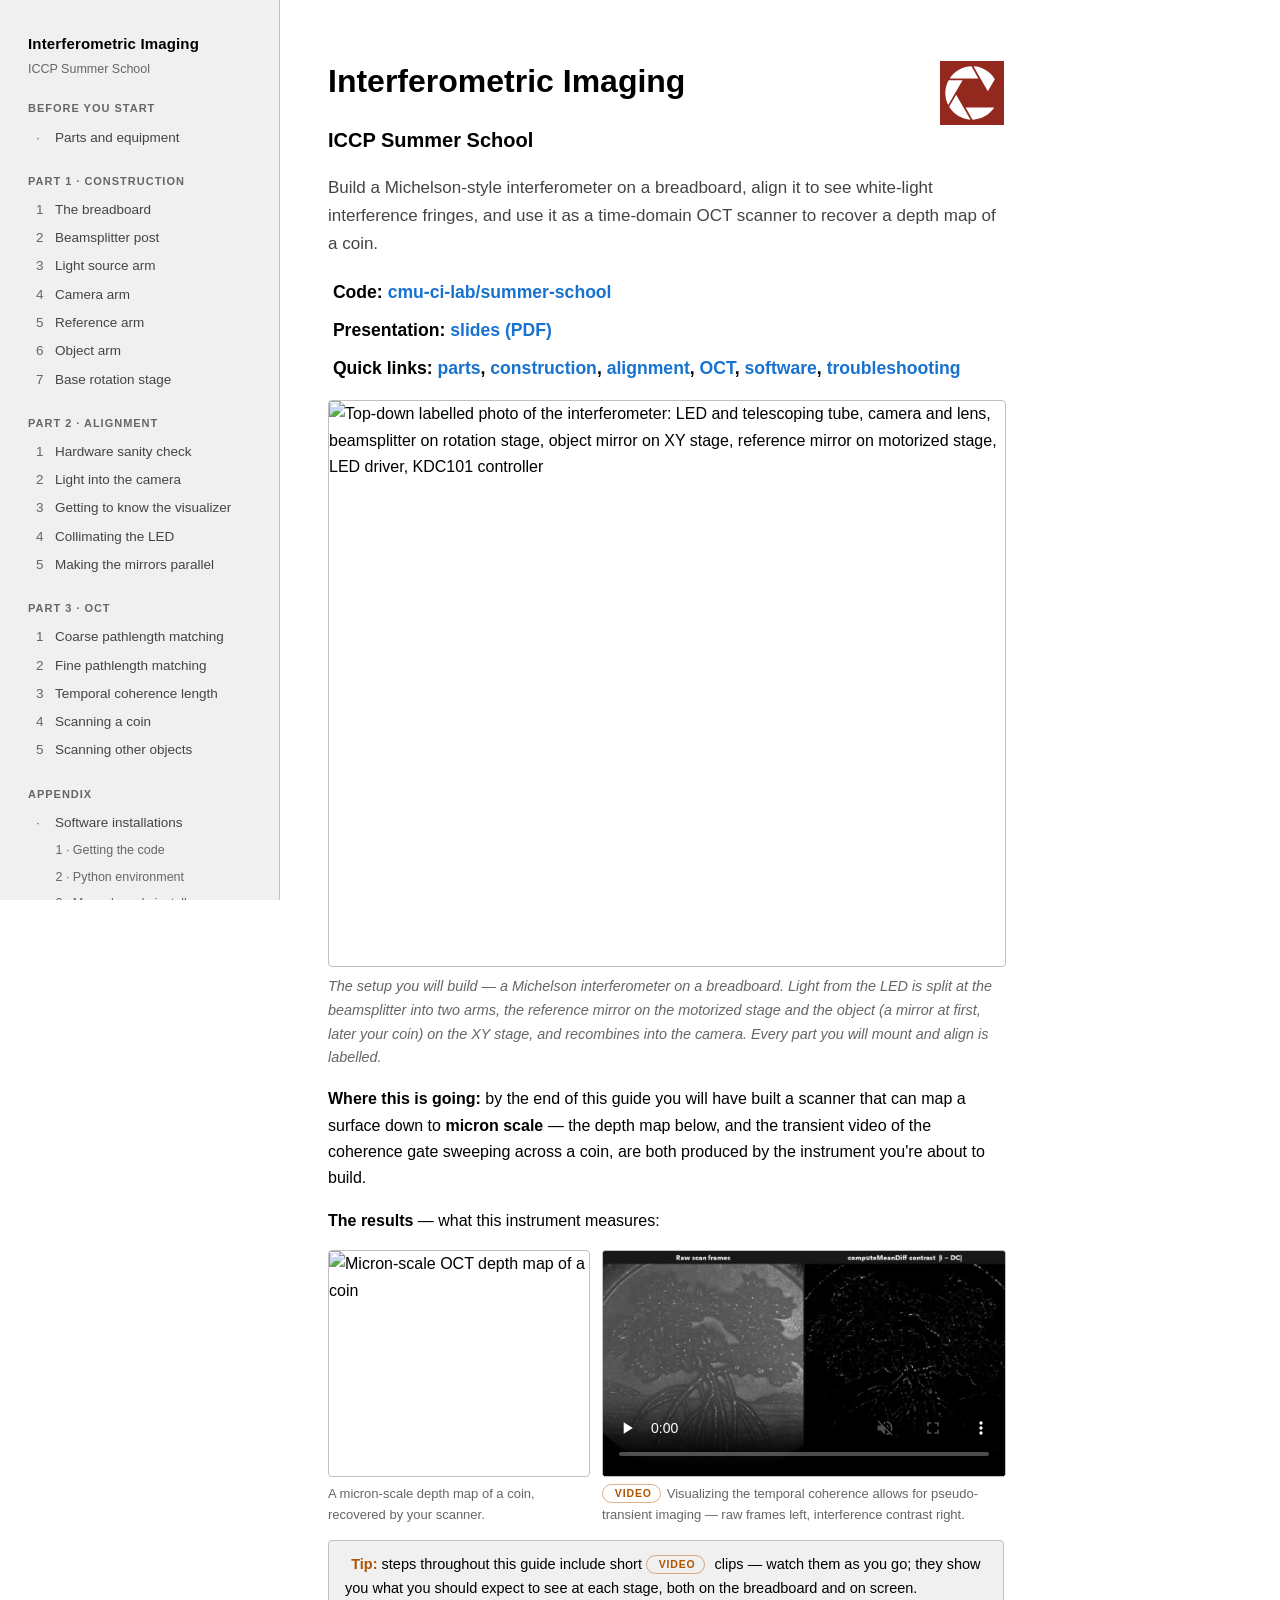
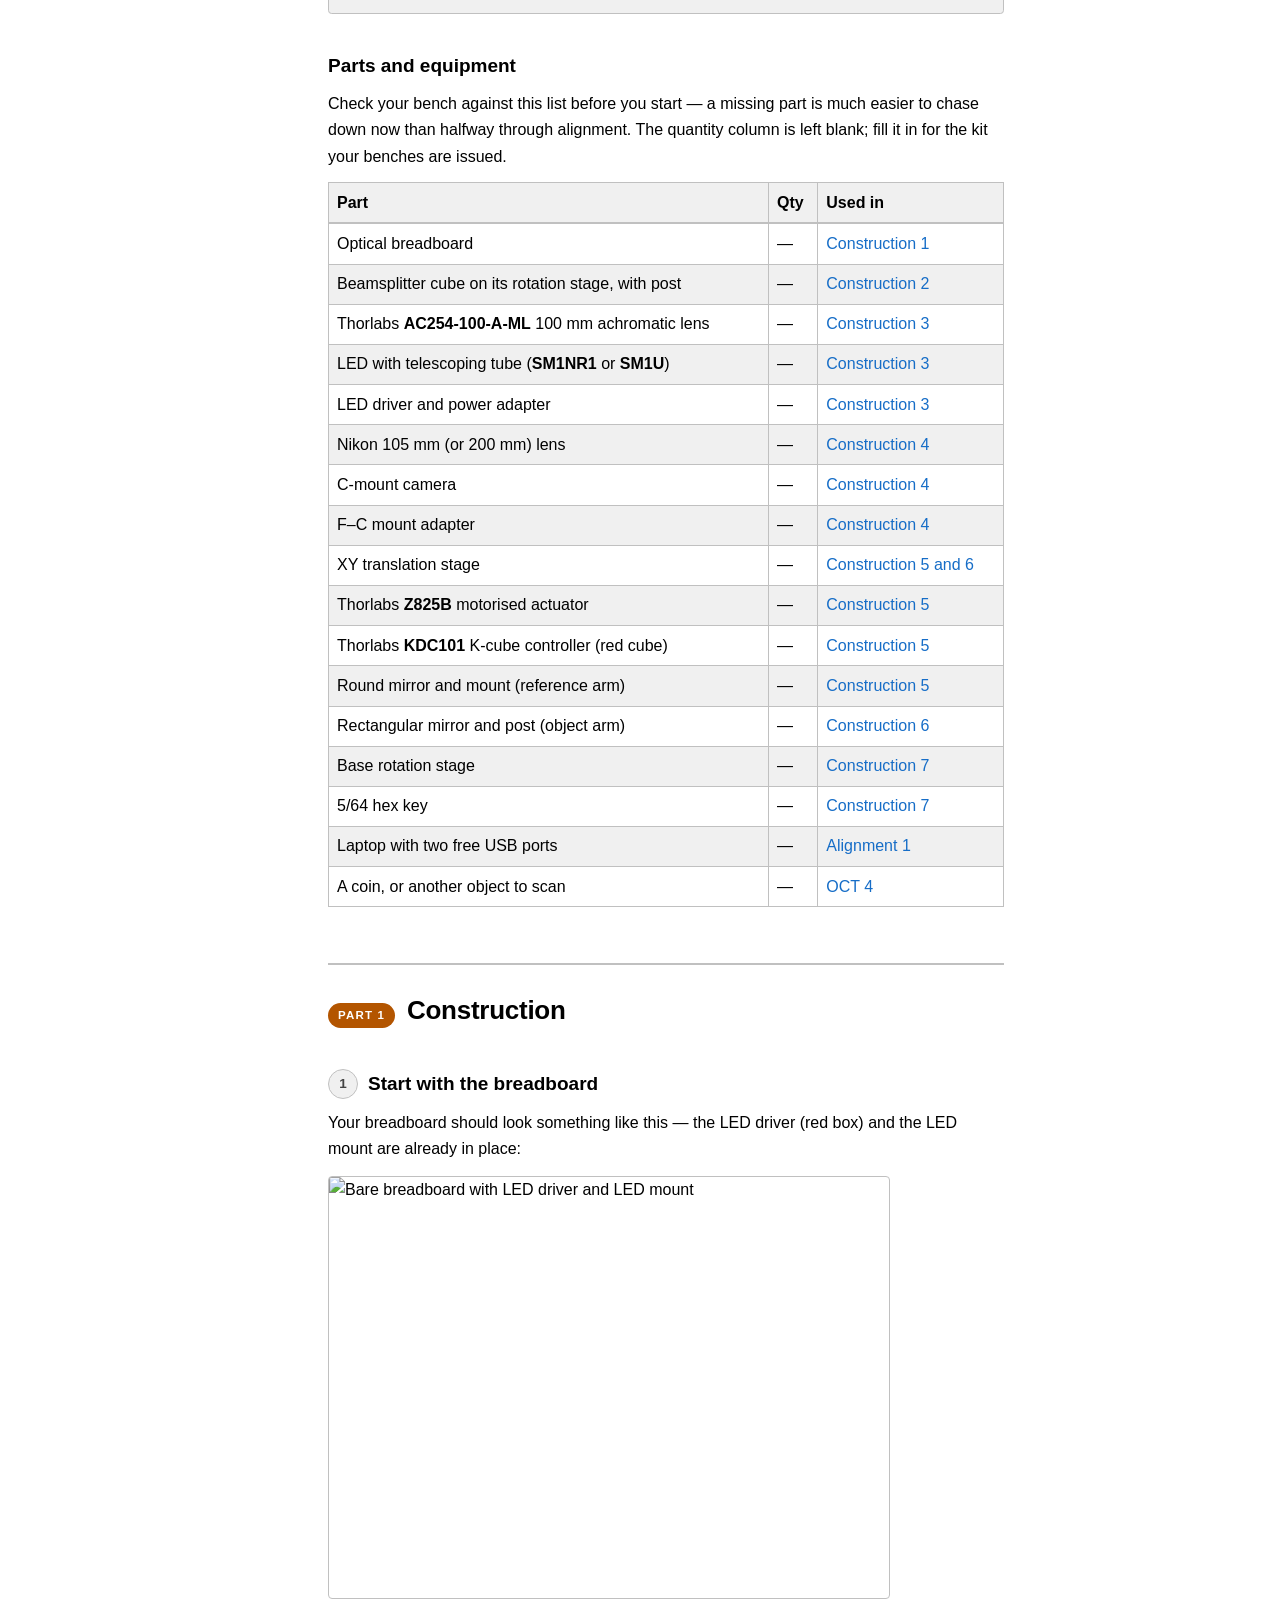
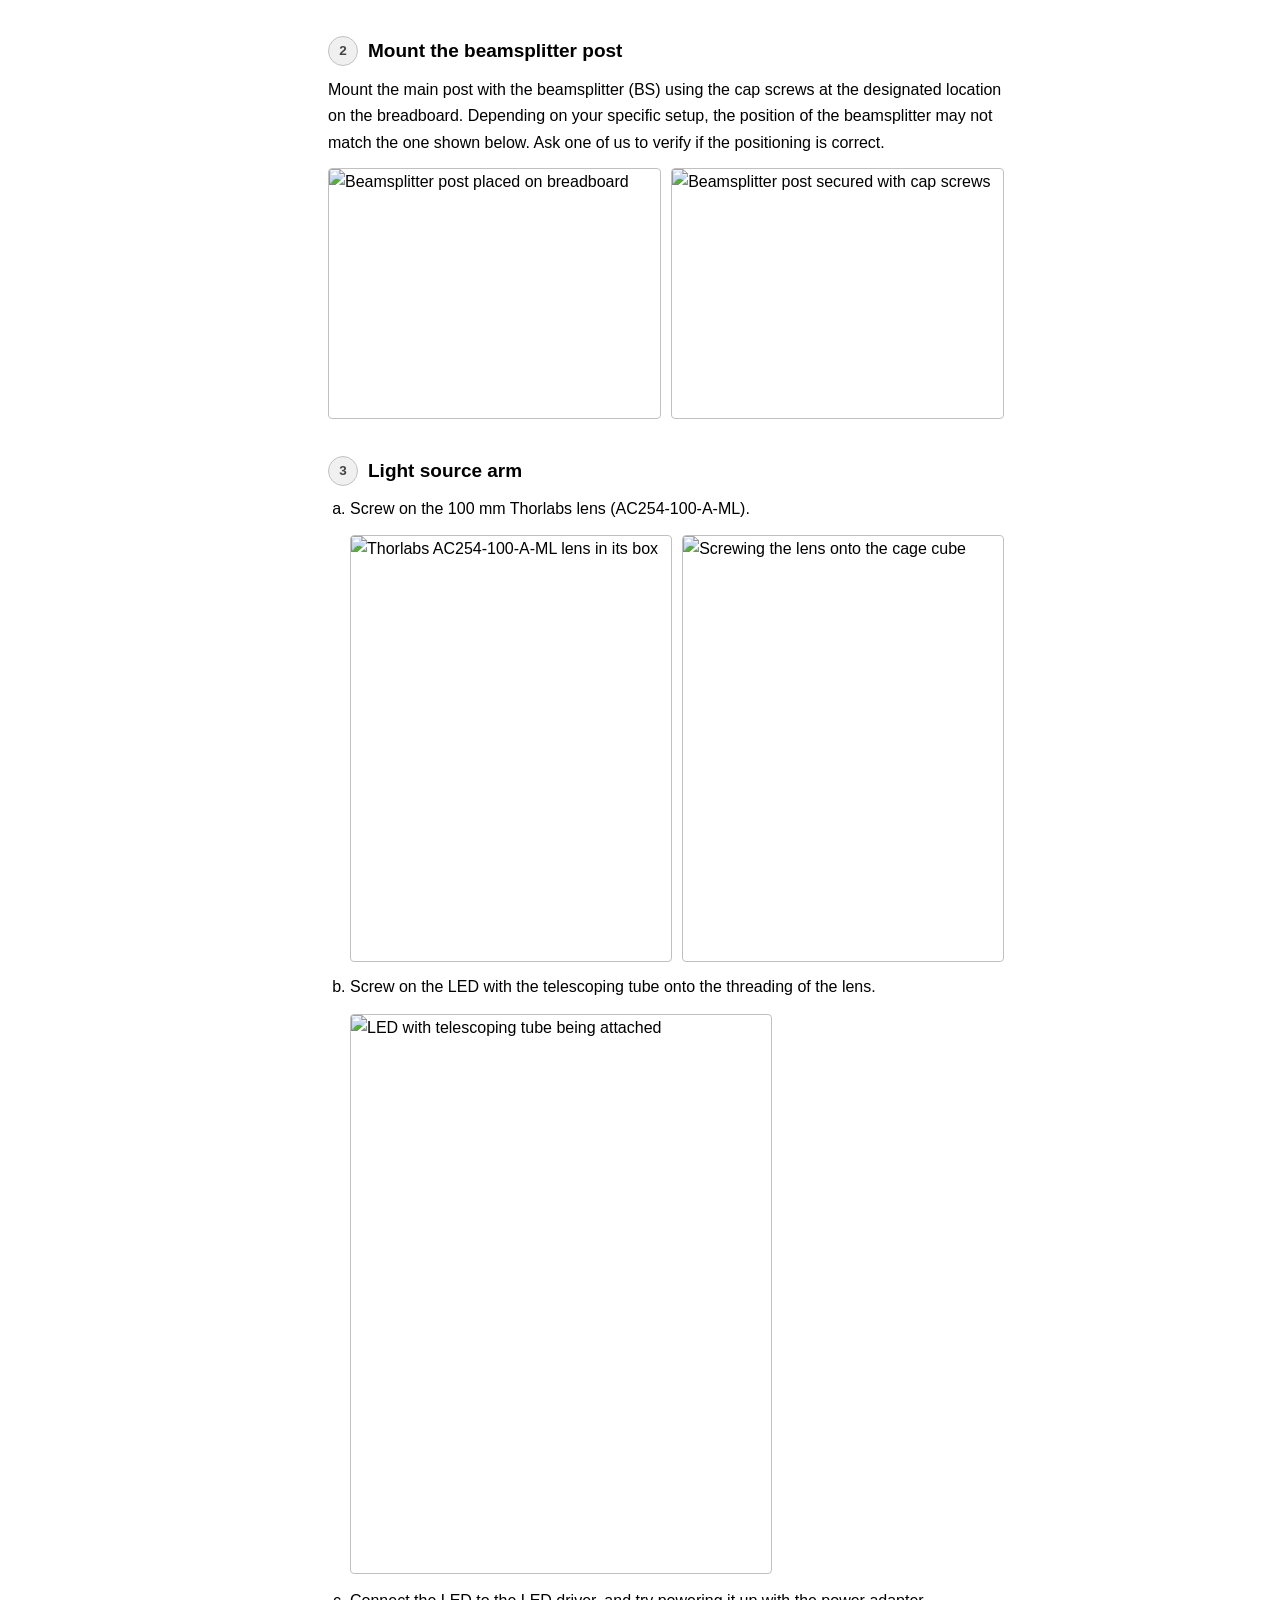
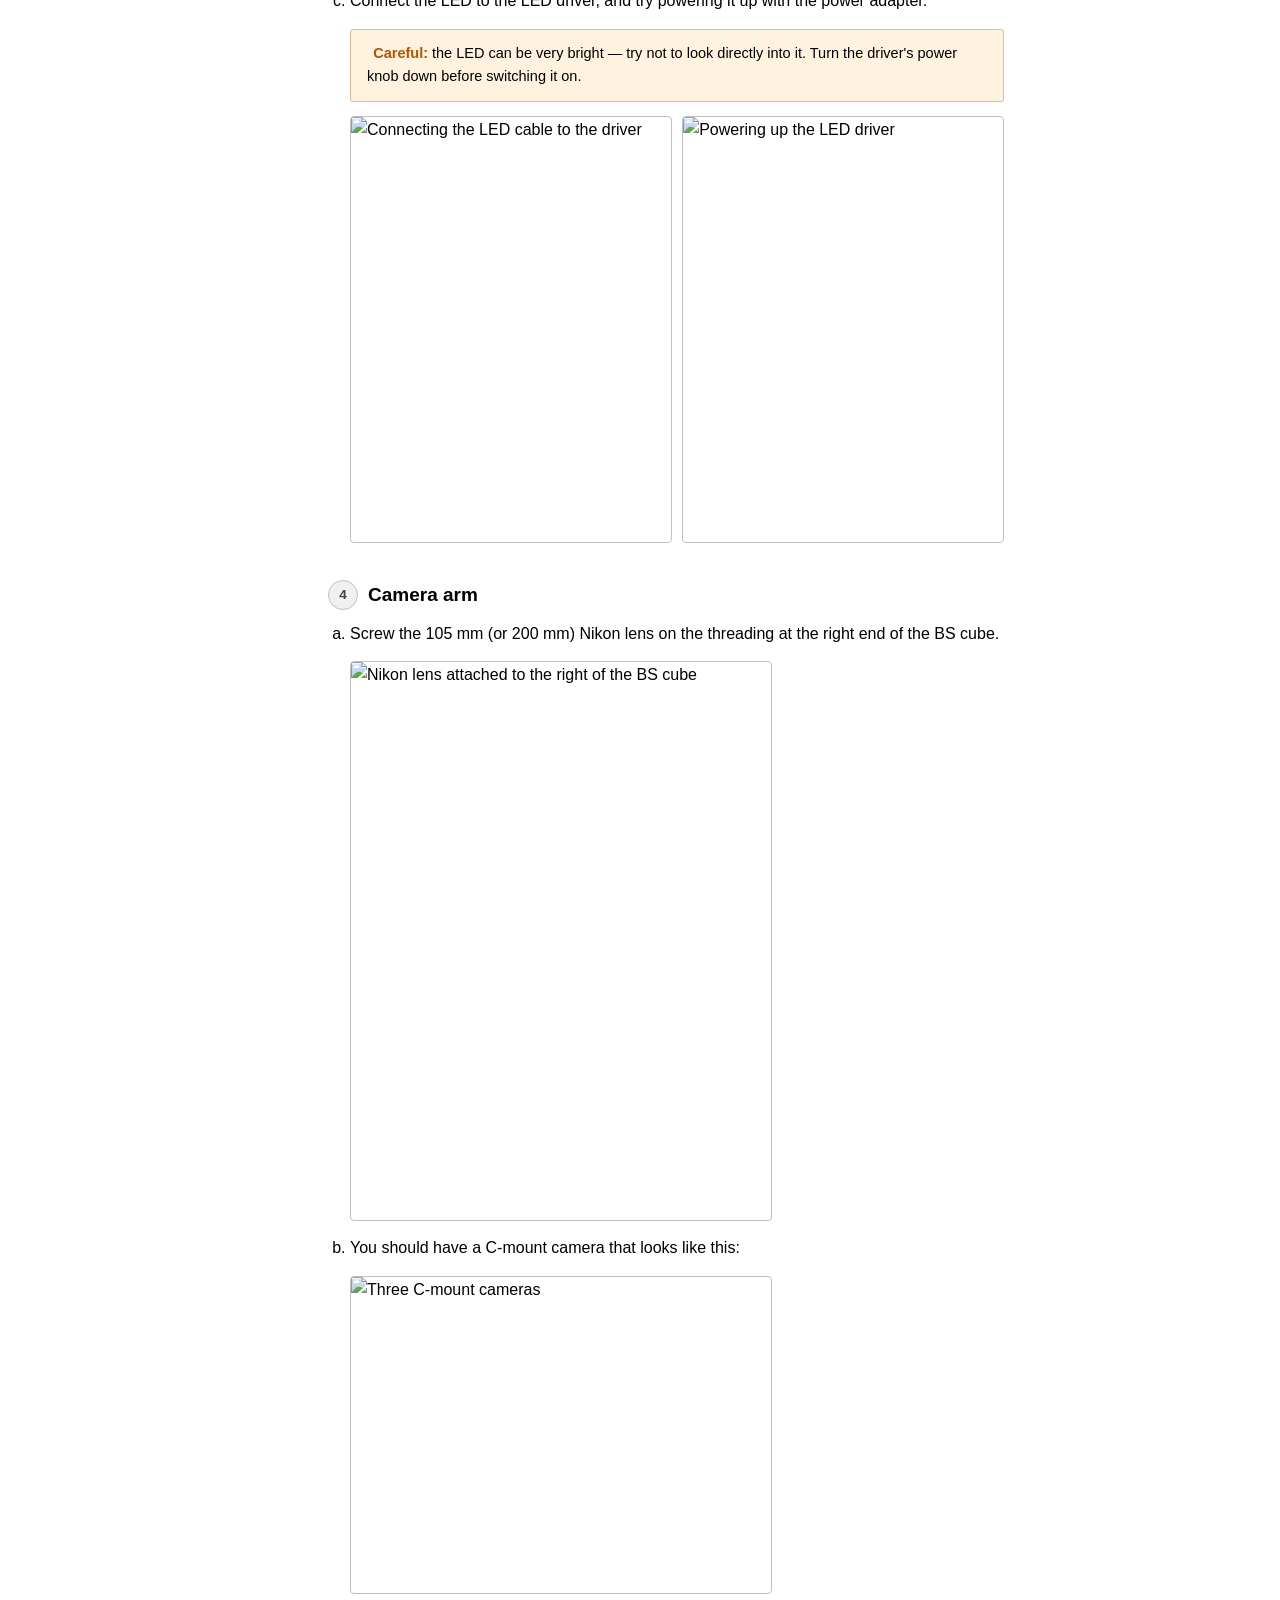
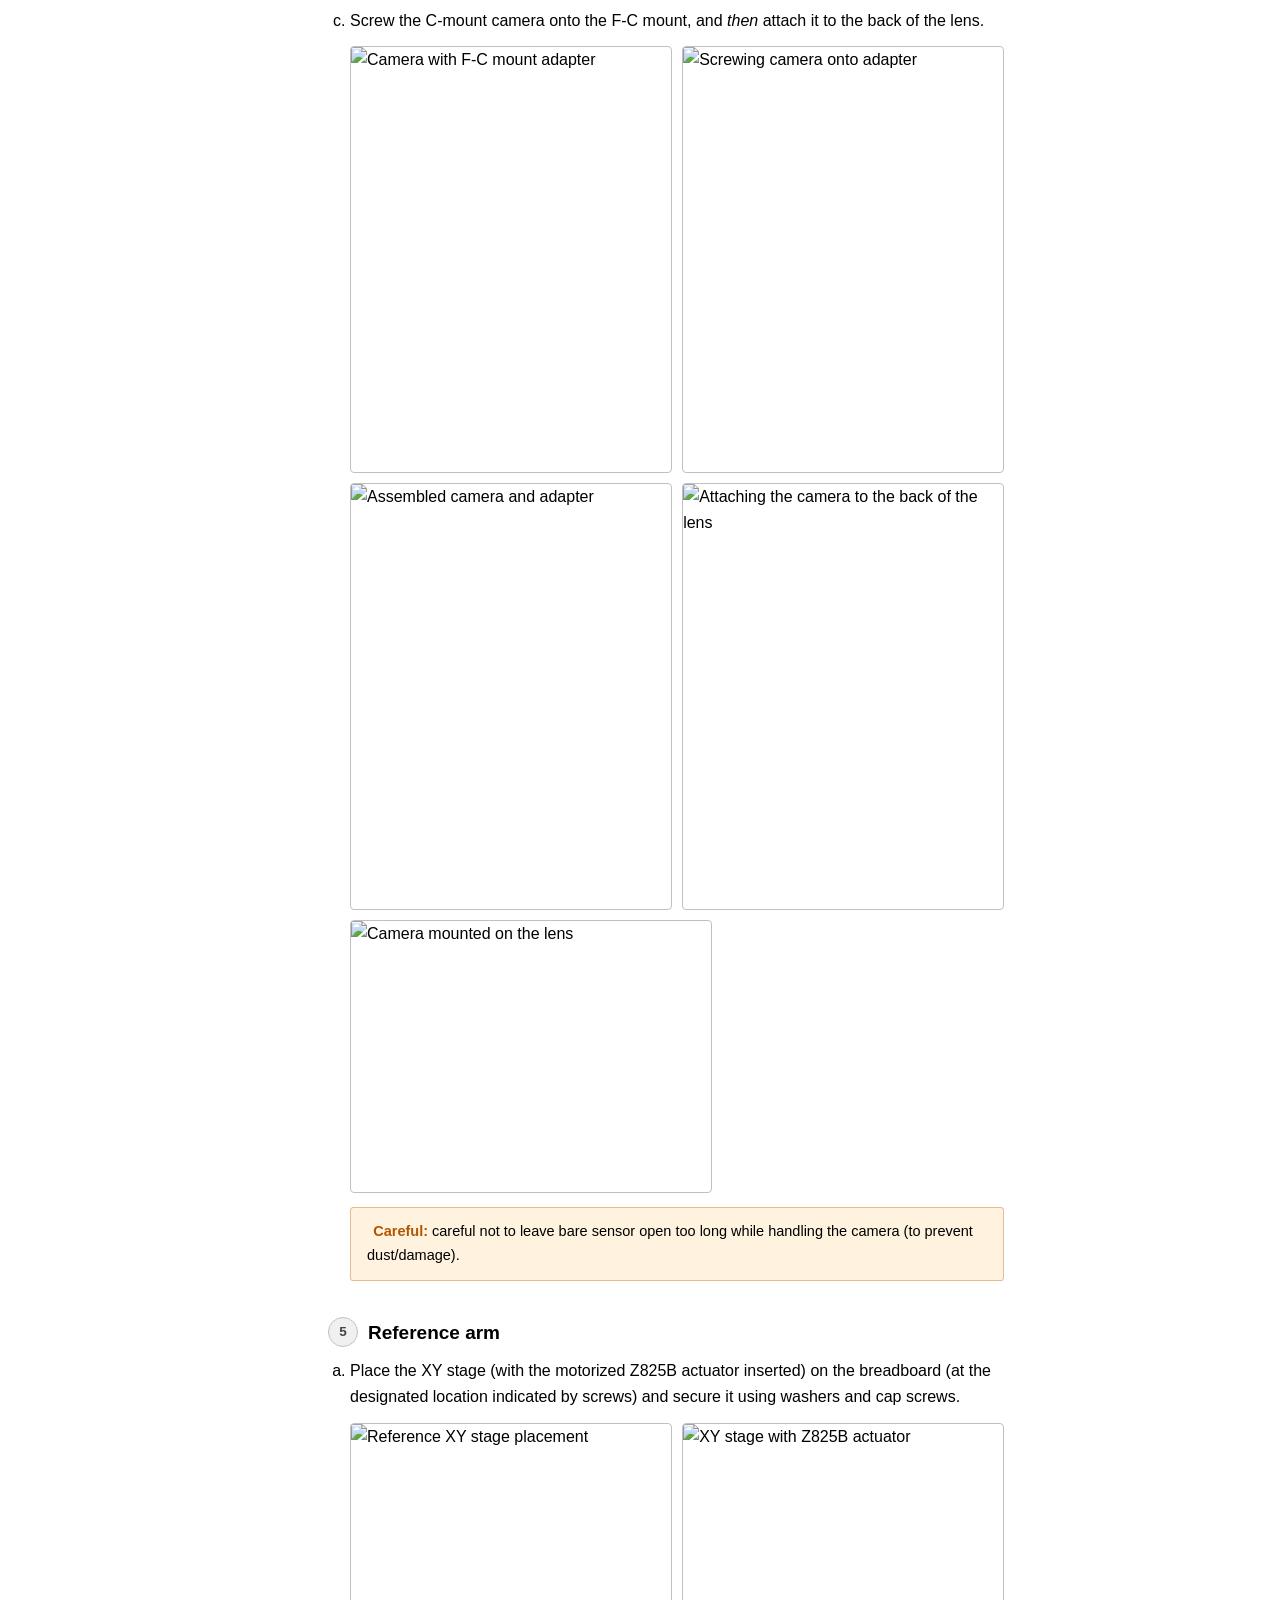
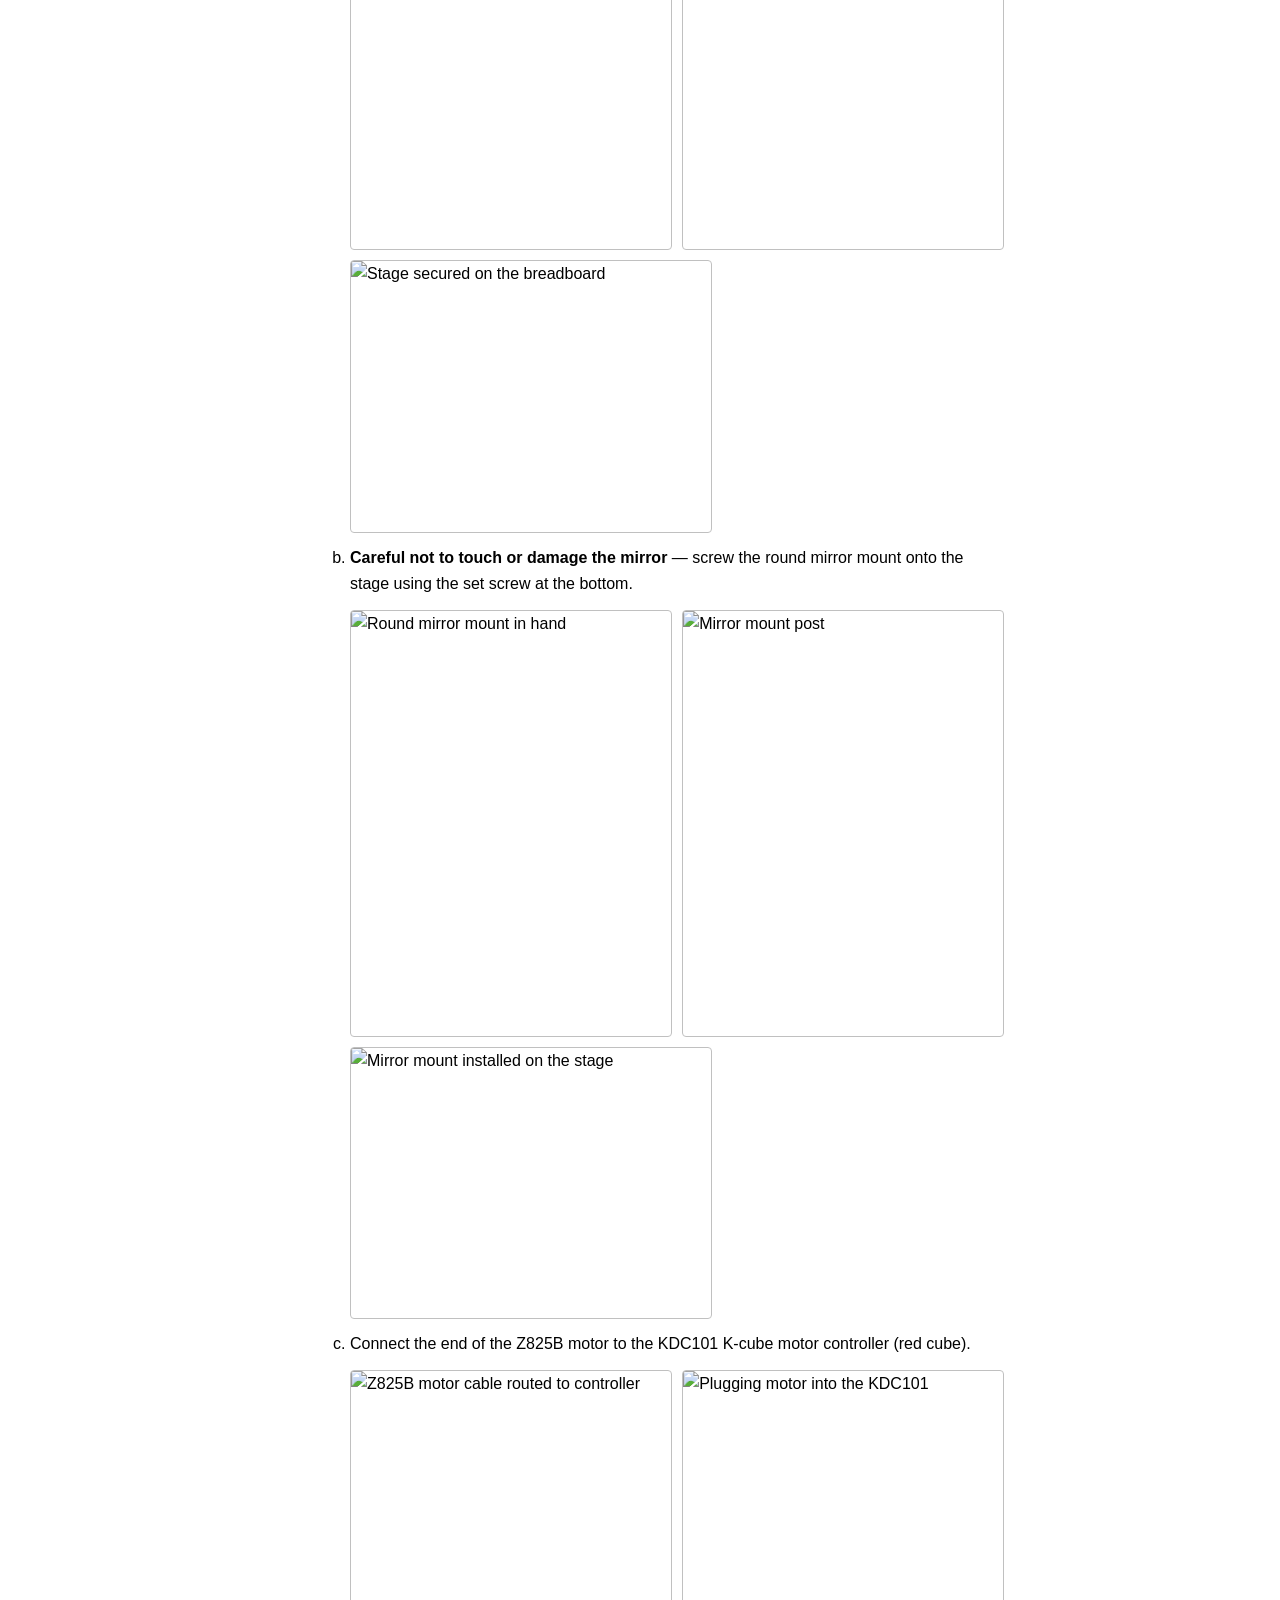
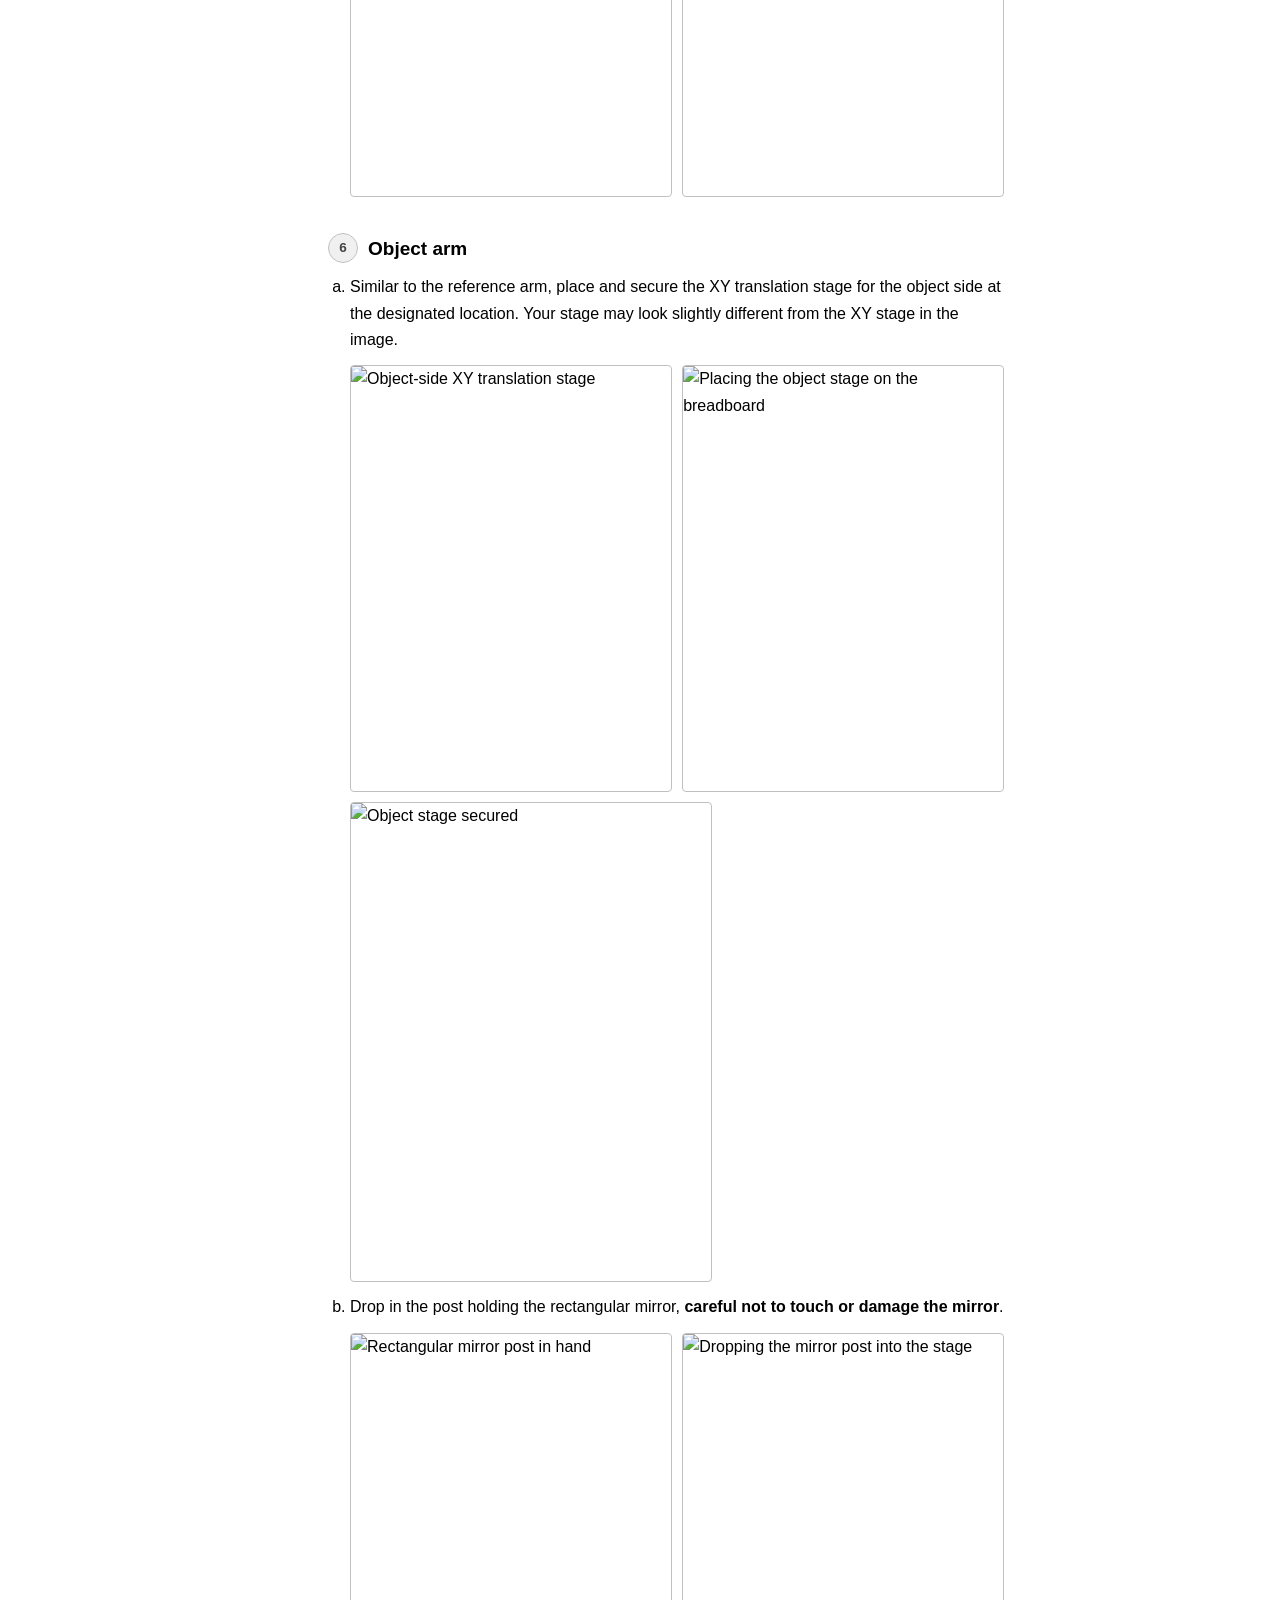
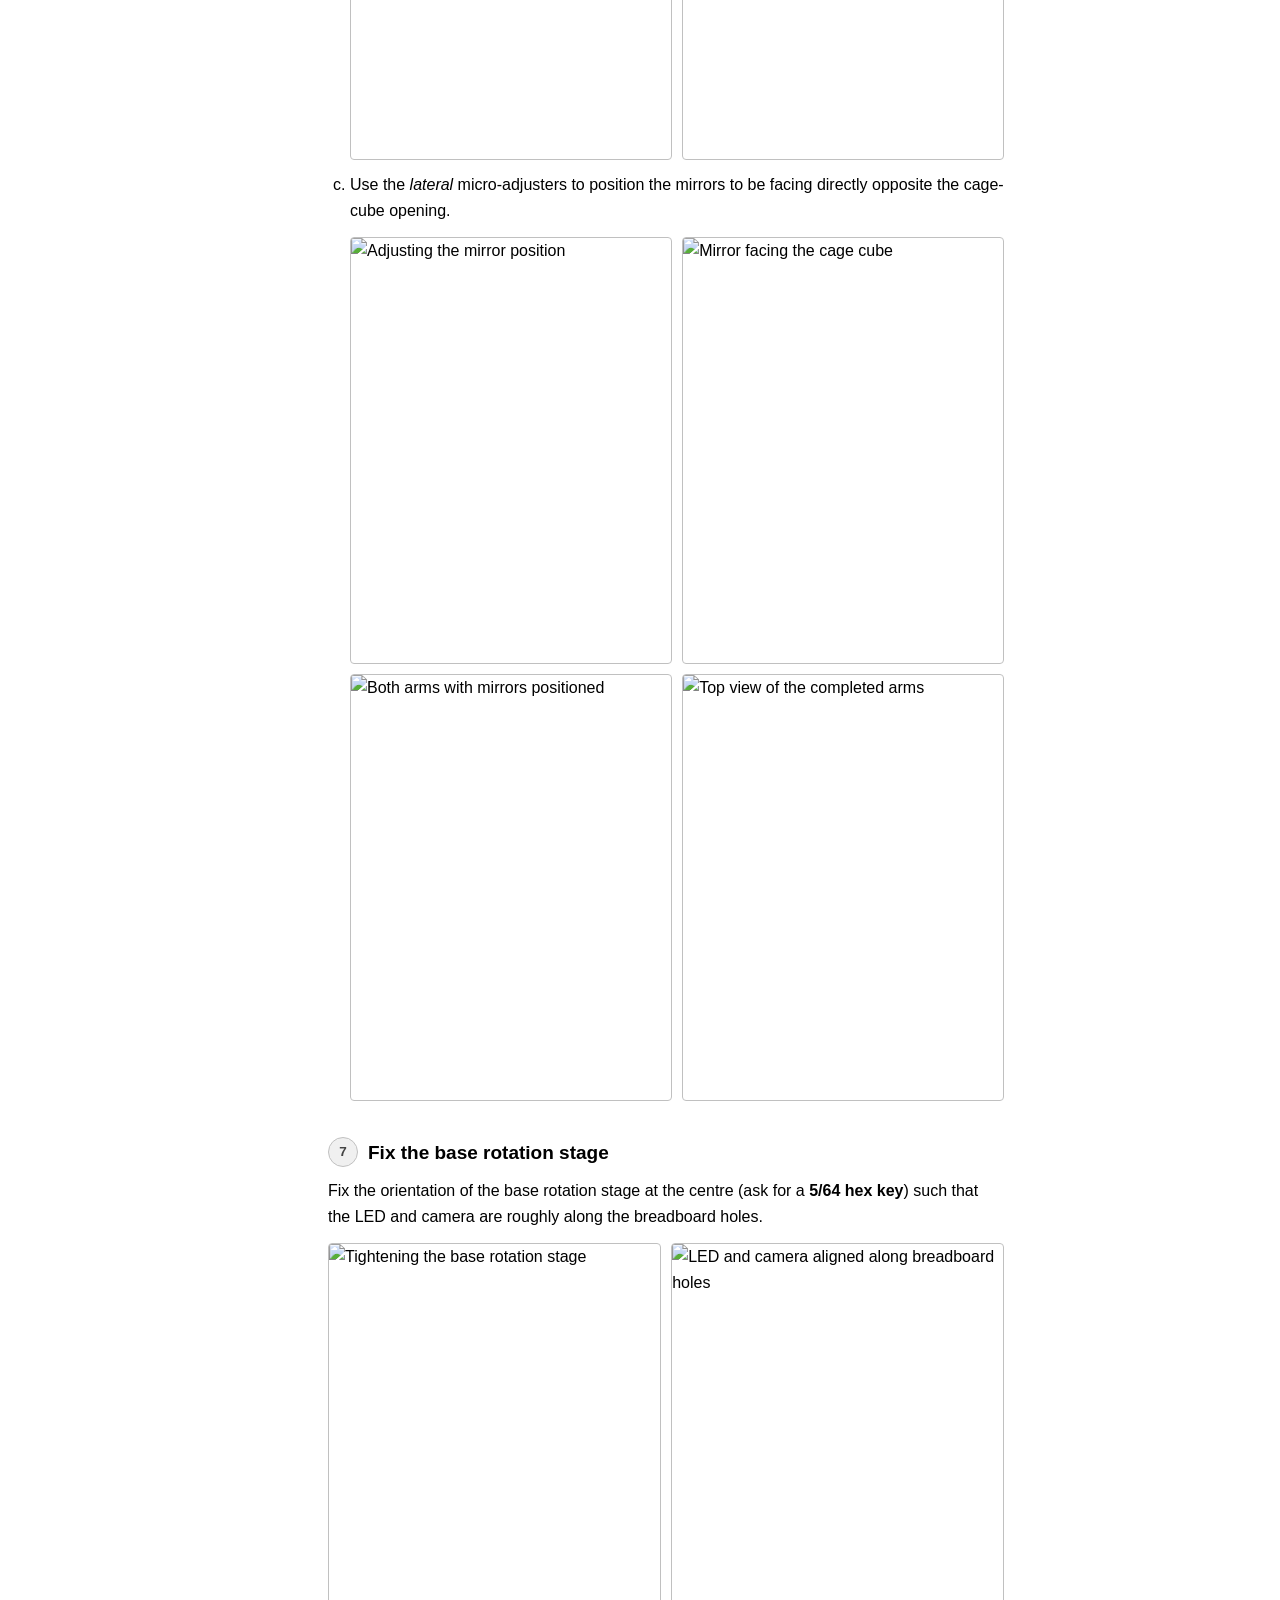
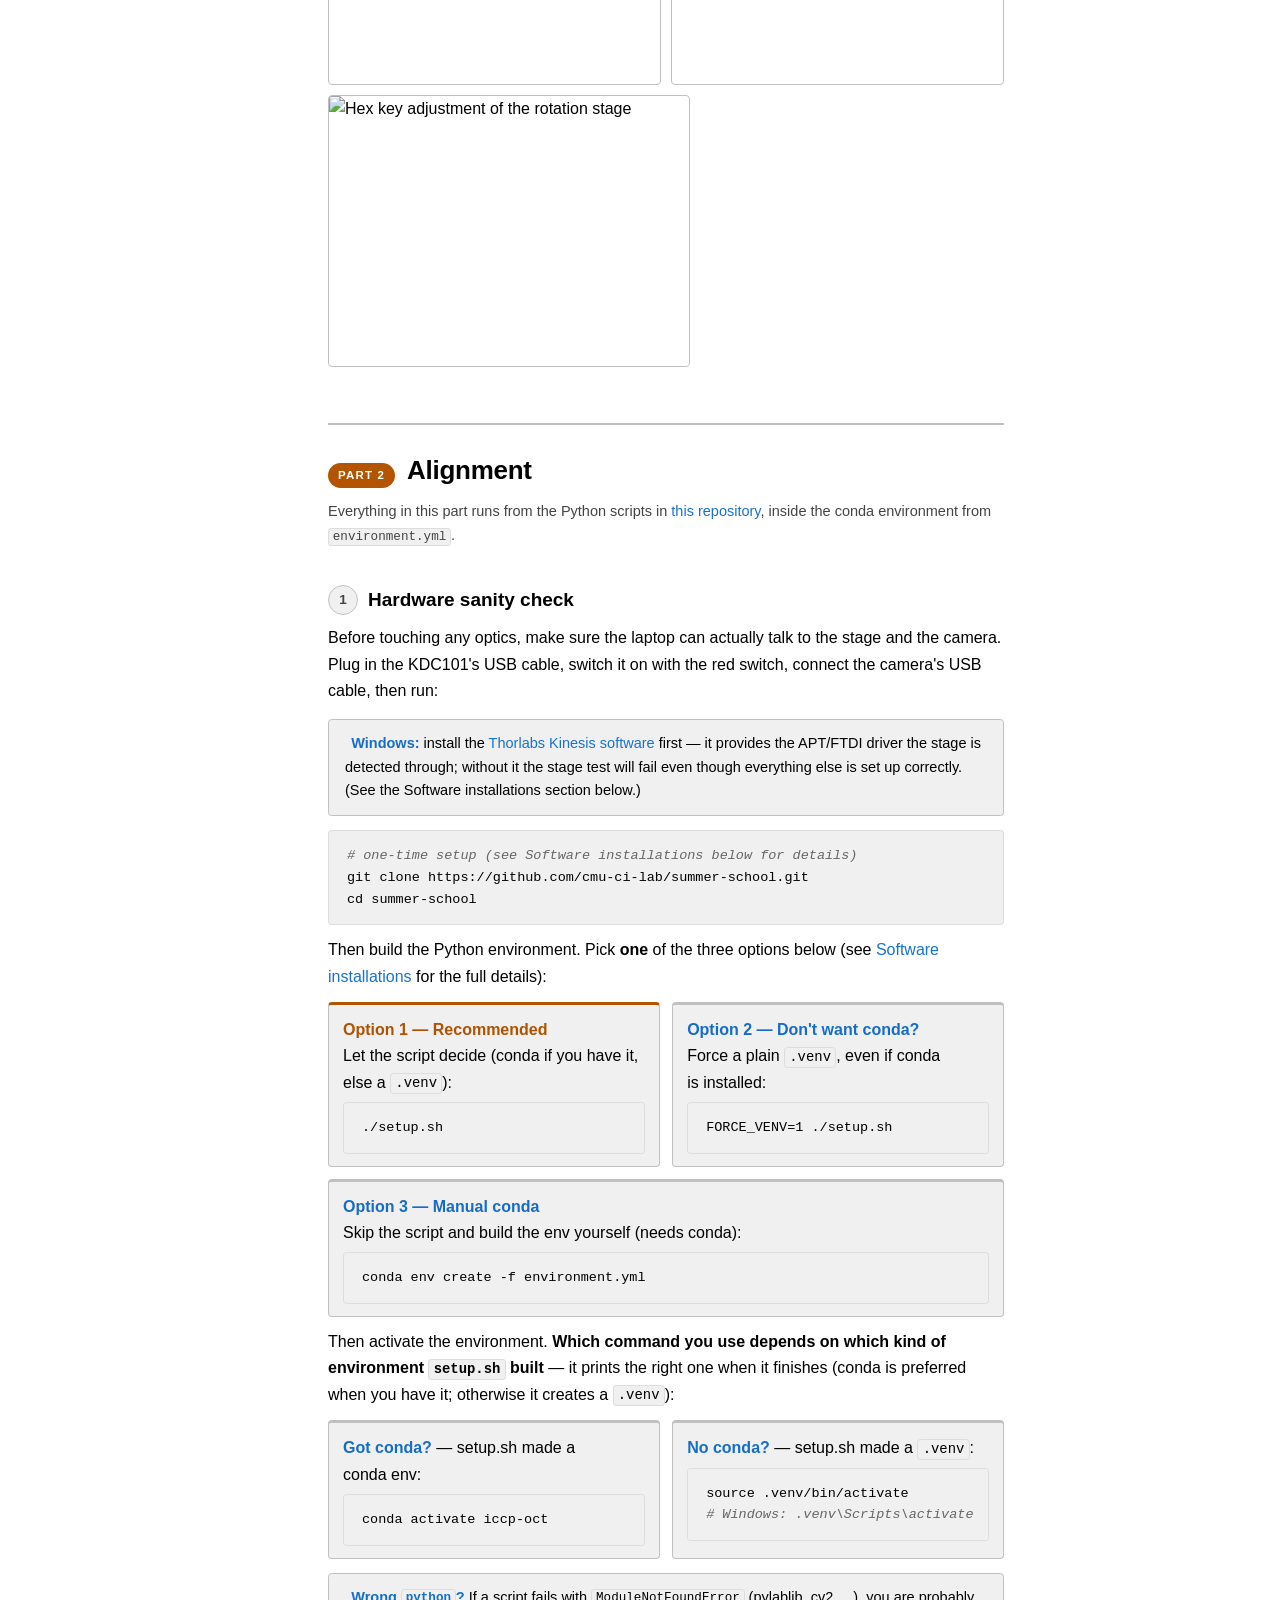
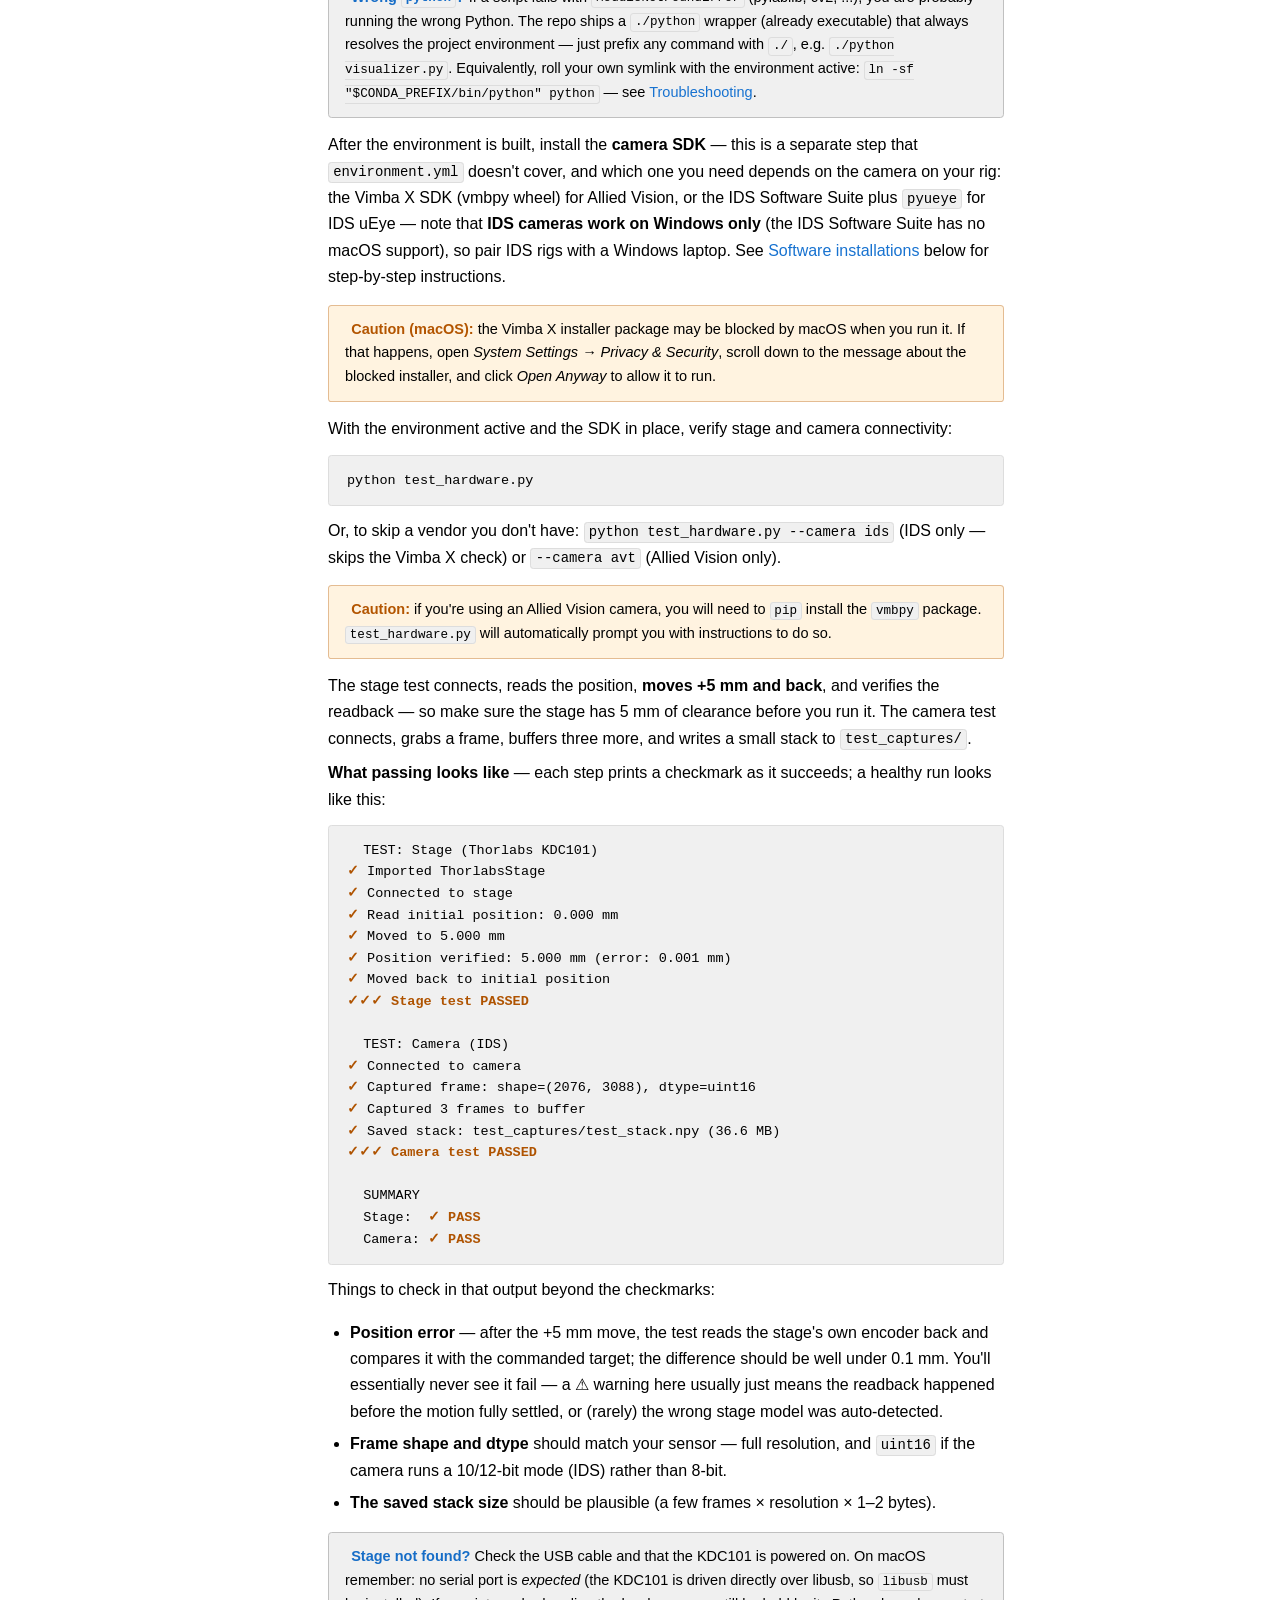
==== commit 78e10929: "Align the header with the course template Three remaining gaps, none of which had a reason:    - h1 " ====
--- a/index.html
+++ b/index.html
@@ -79,7 +79,7 @@
 
     <header>
       <a href="https://imaging.cs.cmu.edu/"><img id="logo" width="64" height="64" src="shared/imaging.svg" alt="Carnegie Mellon computational imaging"></a>
-      <h1 id="top">Interferometric Imaging</h1>
+      <a href="index.html"><h1 id="top">Interferometric Imaging</h1></a>
       <p class="venue">ICCP Summer School</p>
       <p class="doc-sub">Build a Michelson-style interferometer on a breadboard, align it to see white-light
       interference fringes, and use it as a time-domain OCT scanner to recover a depth map of a coin.</p>
--- a/index_files/style.css
+++ b/index_files/style.css
@@ -217,18 +217,28 @@
 	font-size: 125%;
 	font-weight: bold;
 }
-h1 { font-size: 34px; line-height: 1.2; margin: 0 0 6px; letter-spacing: -.015em; text-wrap: balance; }
+/* Matches the course template's h1: browser-default 2em at 0.67em margins, with the base
+   sheet's colour and balanced wrapping. The explicit line-height reproduces the course
+   h1's 1.3 line box, which it inherits from a body this page sets to 1.65. The colour is
+   load-bearing now that the title is wrapped in a link. */
+h1 {
+	font-size: 2em;
+	line-height: 1.3;
+	margin: 0.67em 0;
+	color: var(--text);
+	text-wrap: balance;
+}
 .doc-sub { font-size: 17px; color: var(--text-2); margin: 0 0 20px; text-wrap: pretty; }
 
 ul.details {
-	margin: 0 0 1.5em 0;
+	margin: 0 0 1em 0;
 	padding-left: 0;
 	list-style-type: none;
 	font-weight: bold;
 	font-size: 110%;
 }
 
-ul.details > li { margin: 0 1em 0.35em 0; }
+ul.details > li { margin: 0 1em 0.5em 0; }
 
 /* Teaser figure in the header, spanning the content column like the lab templates. */
 #teaser { margin: 0 0 8px; }
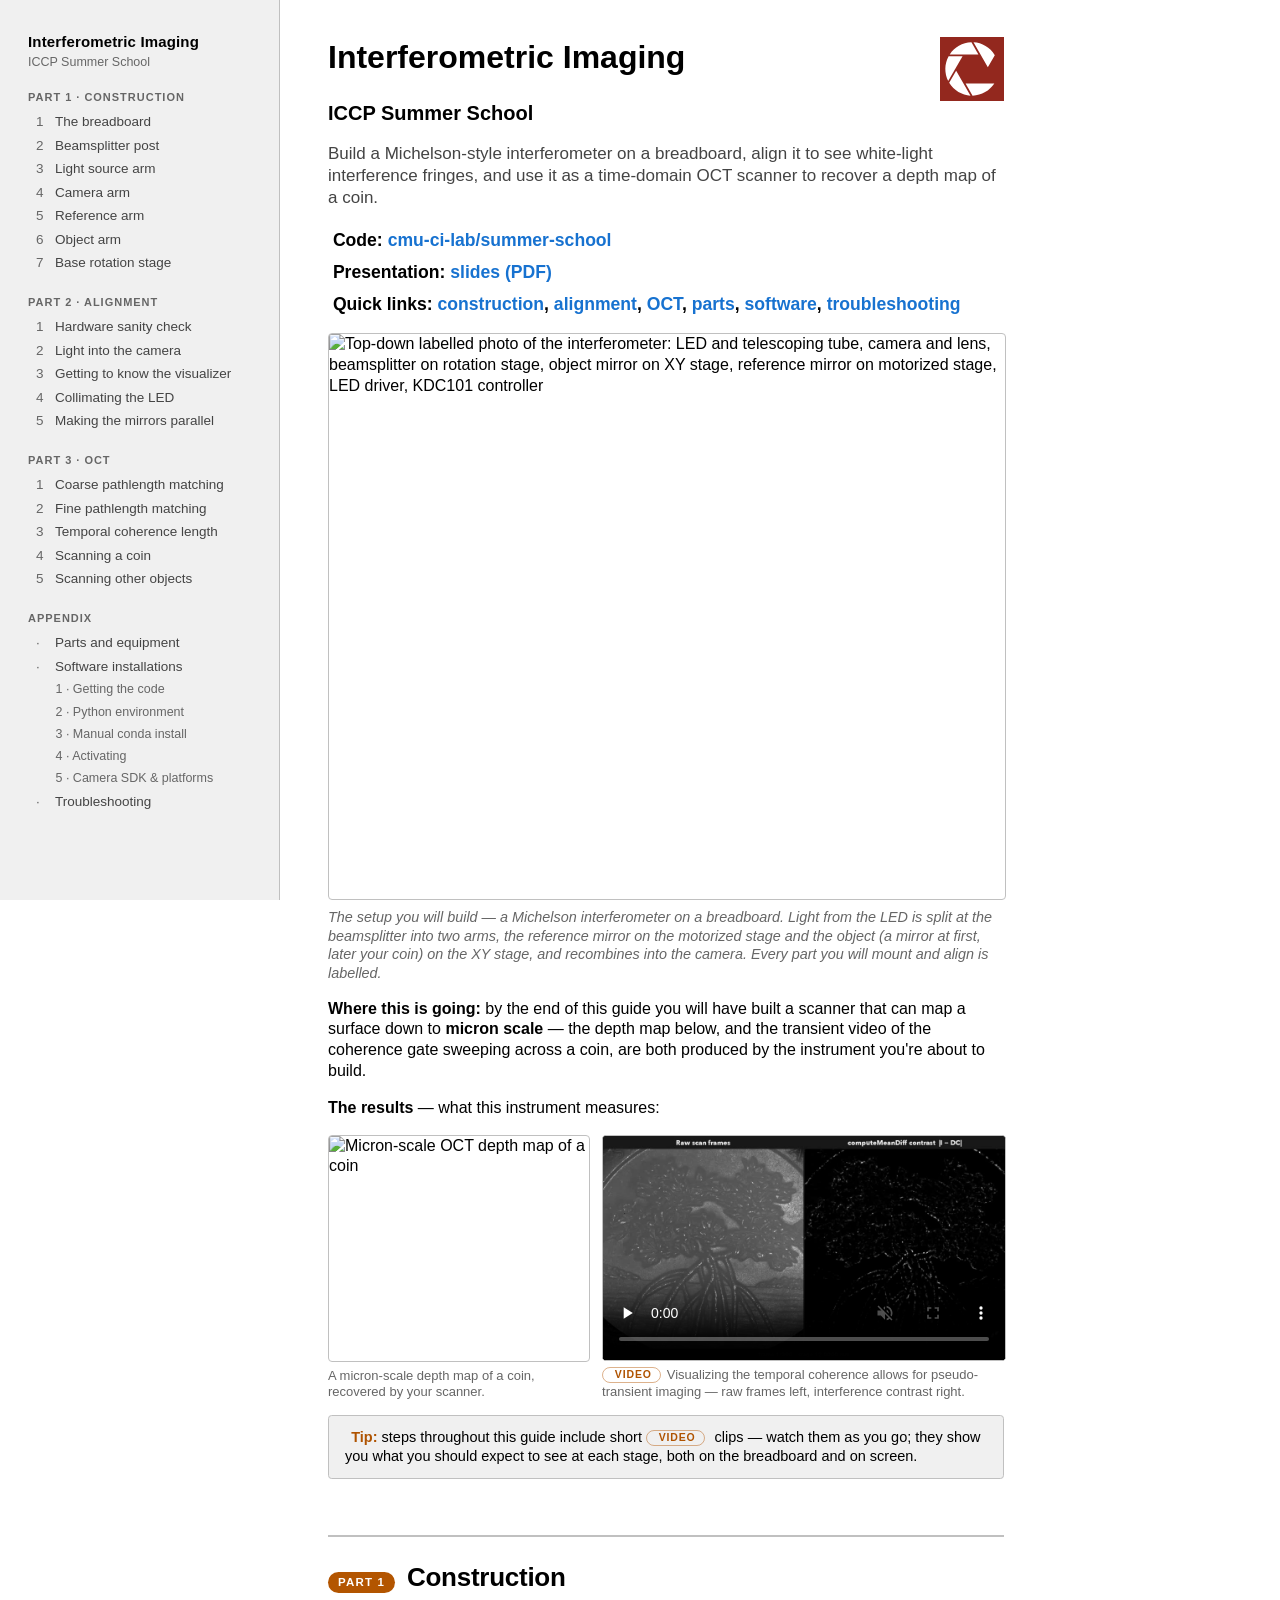
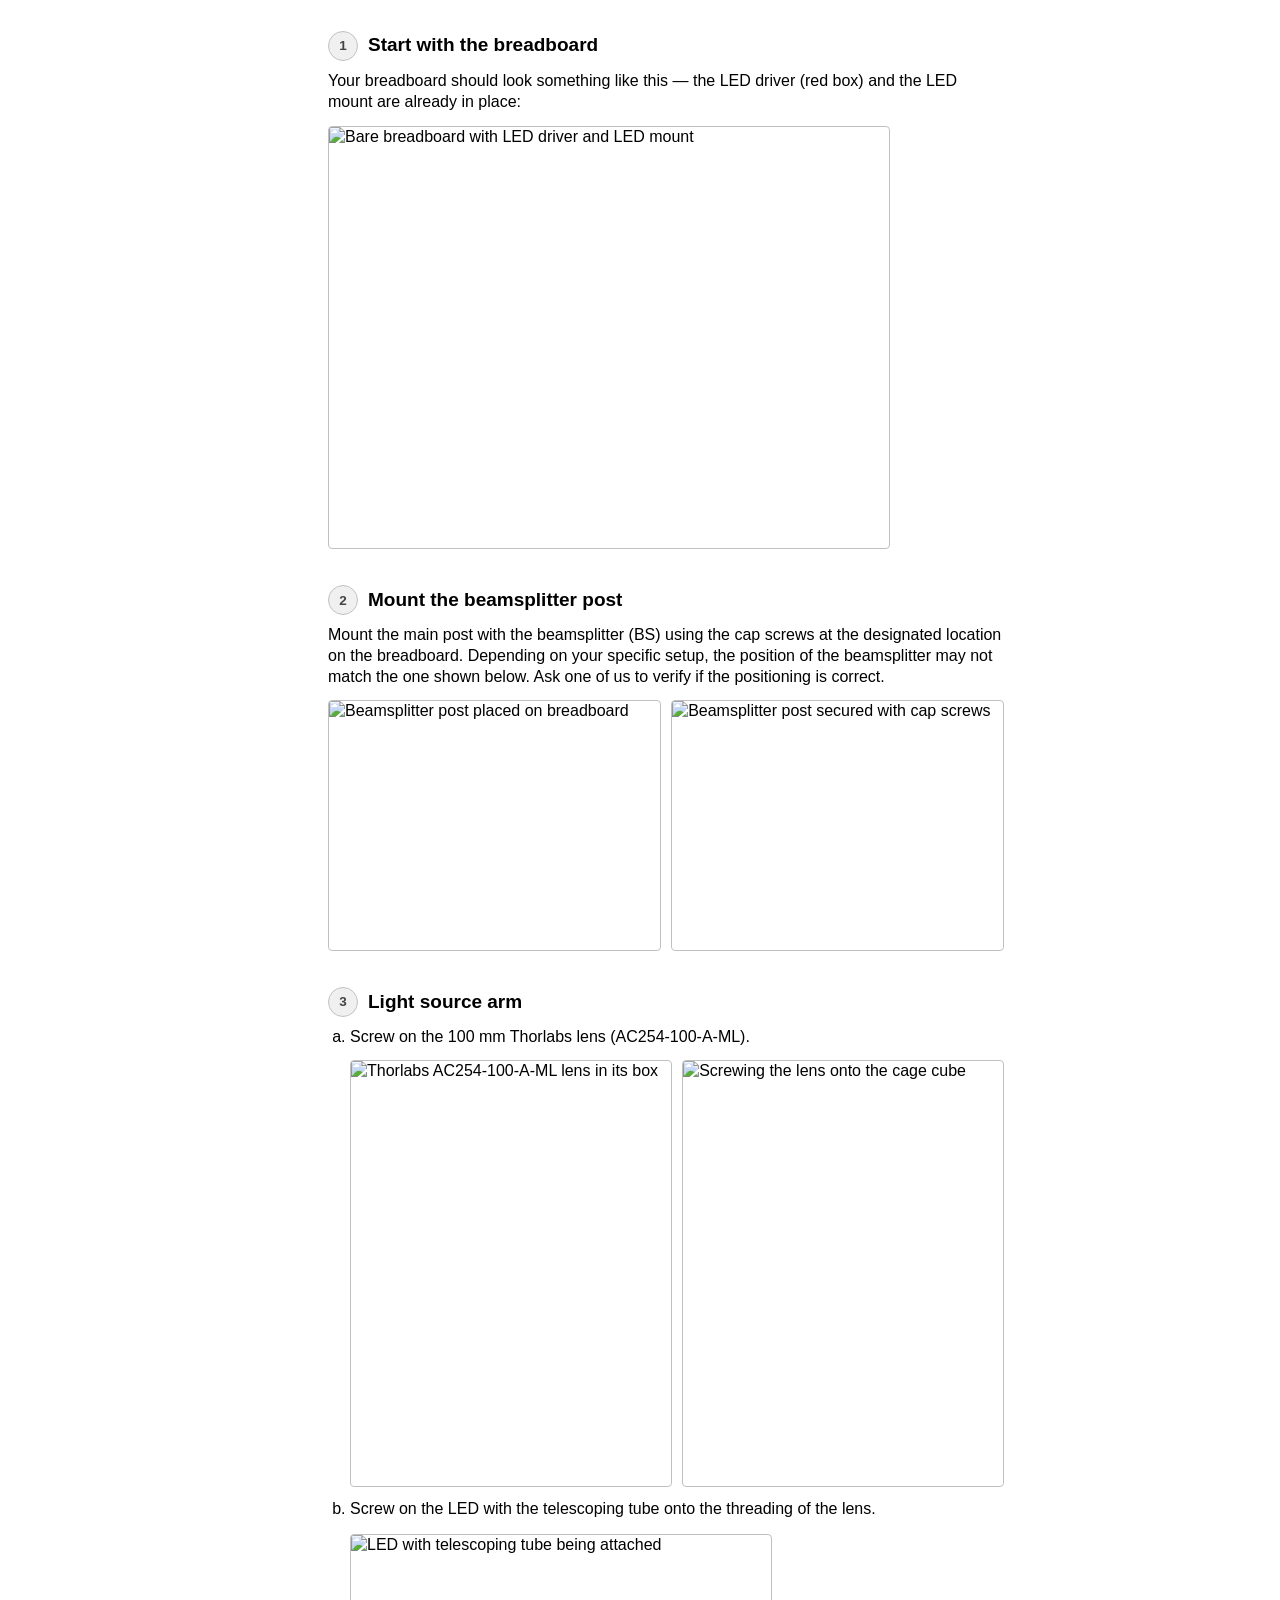
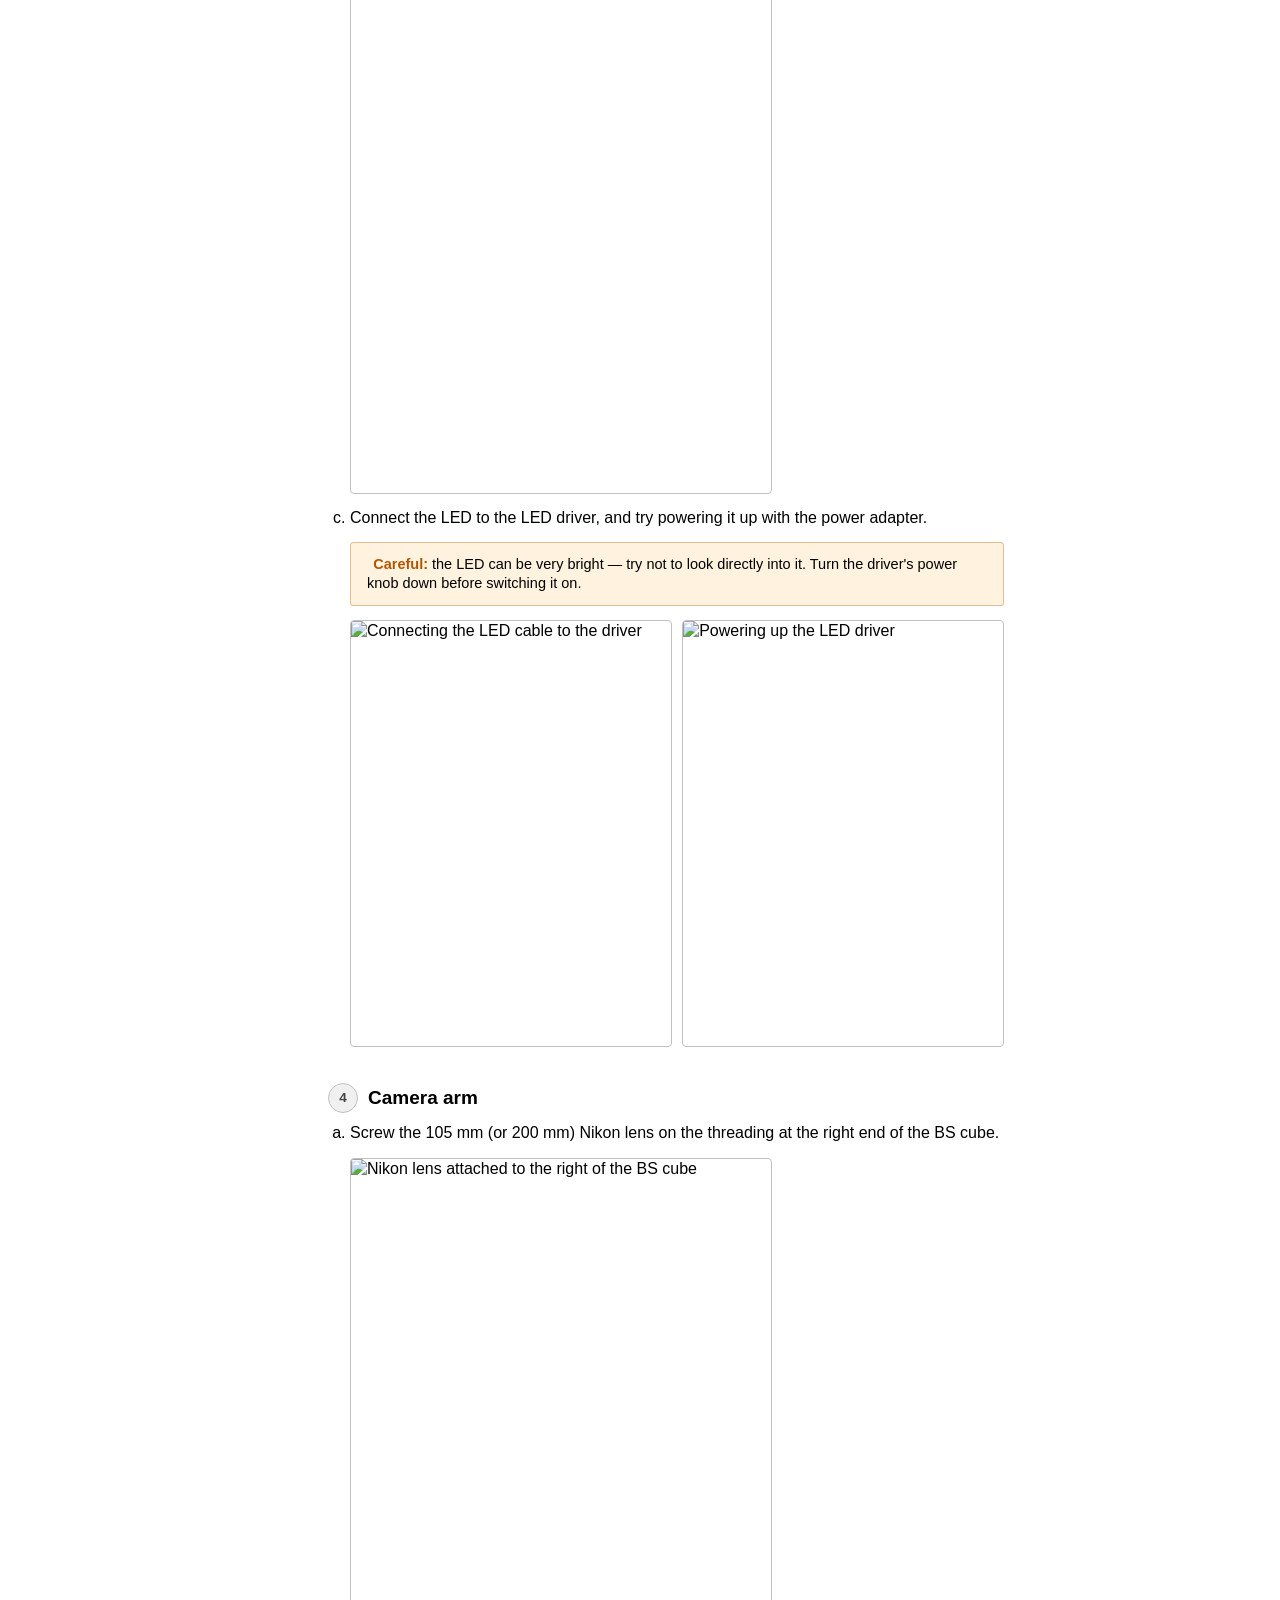
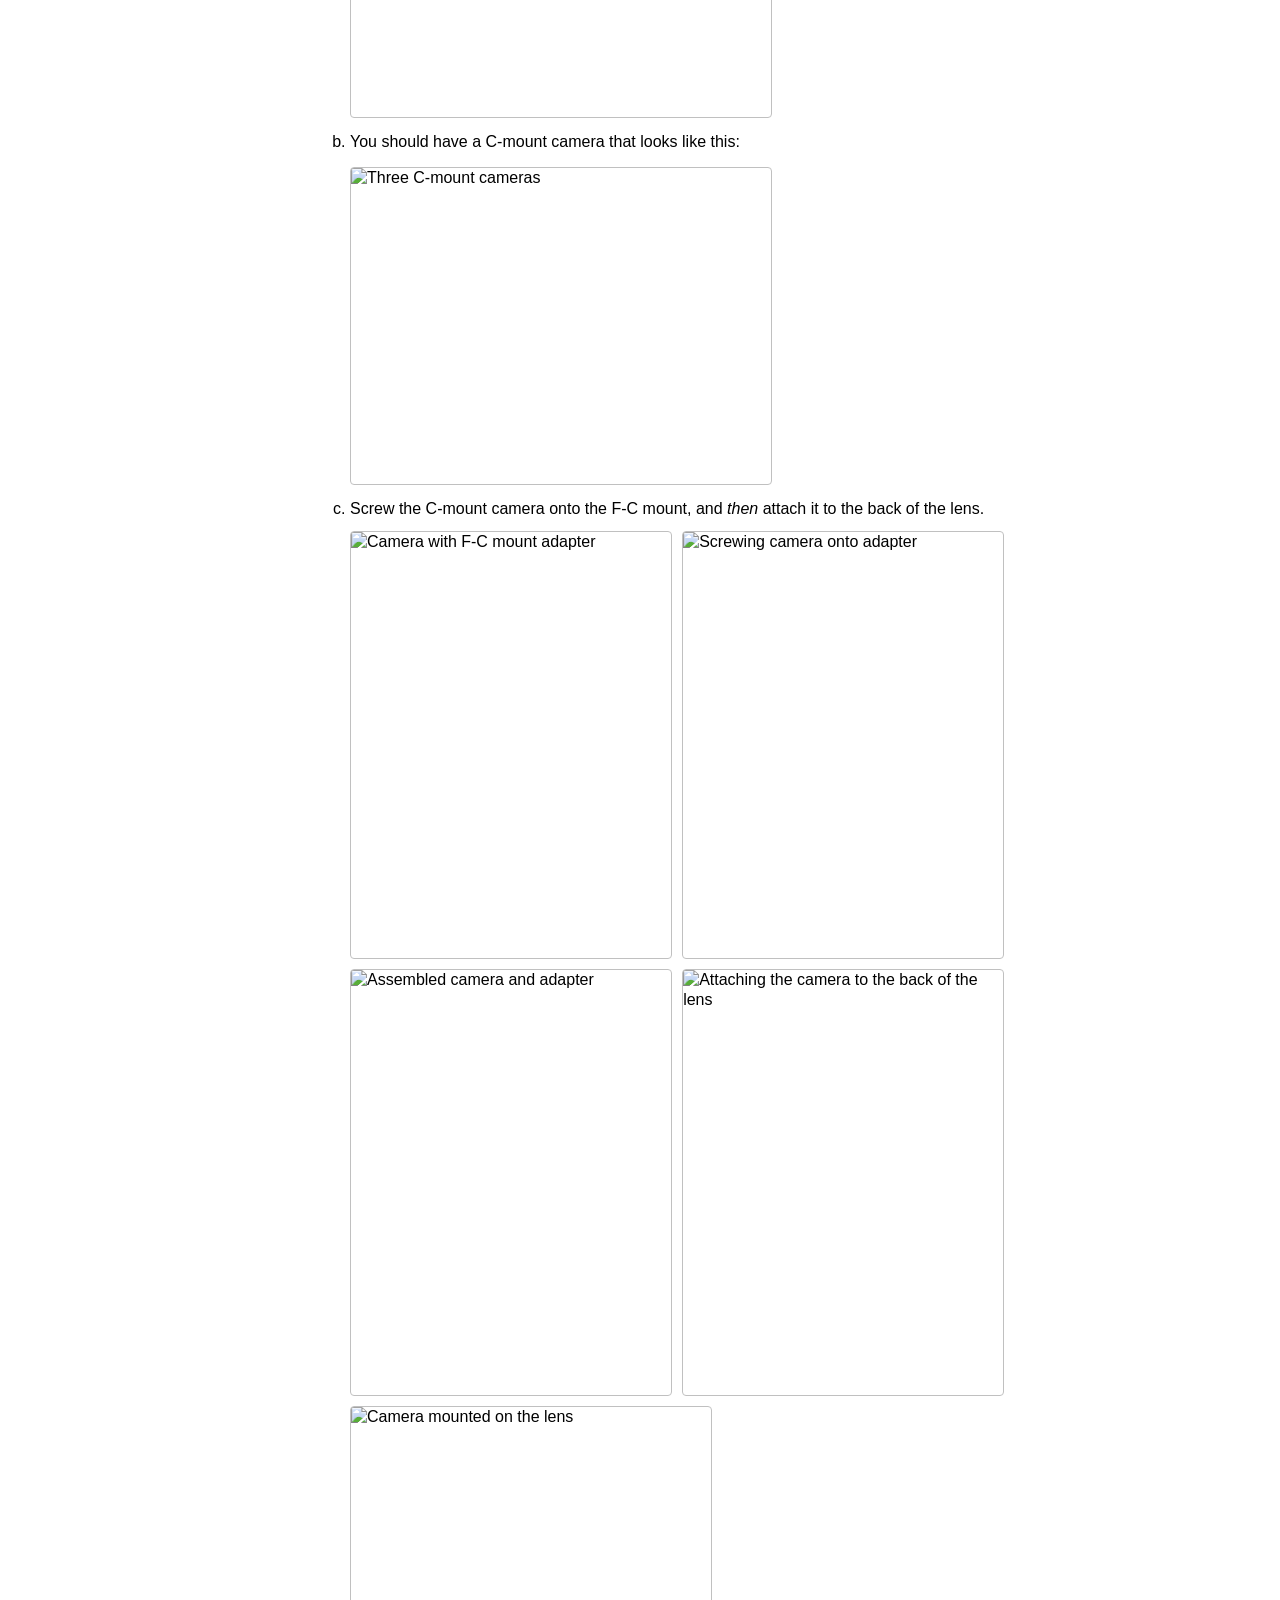
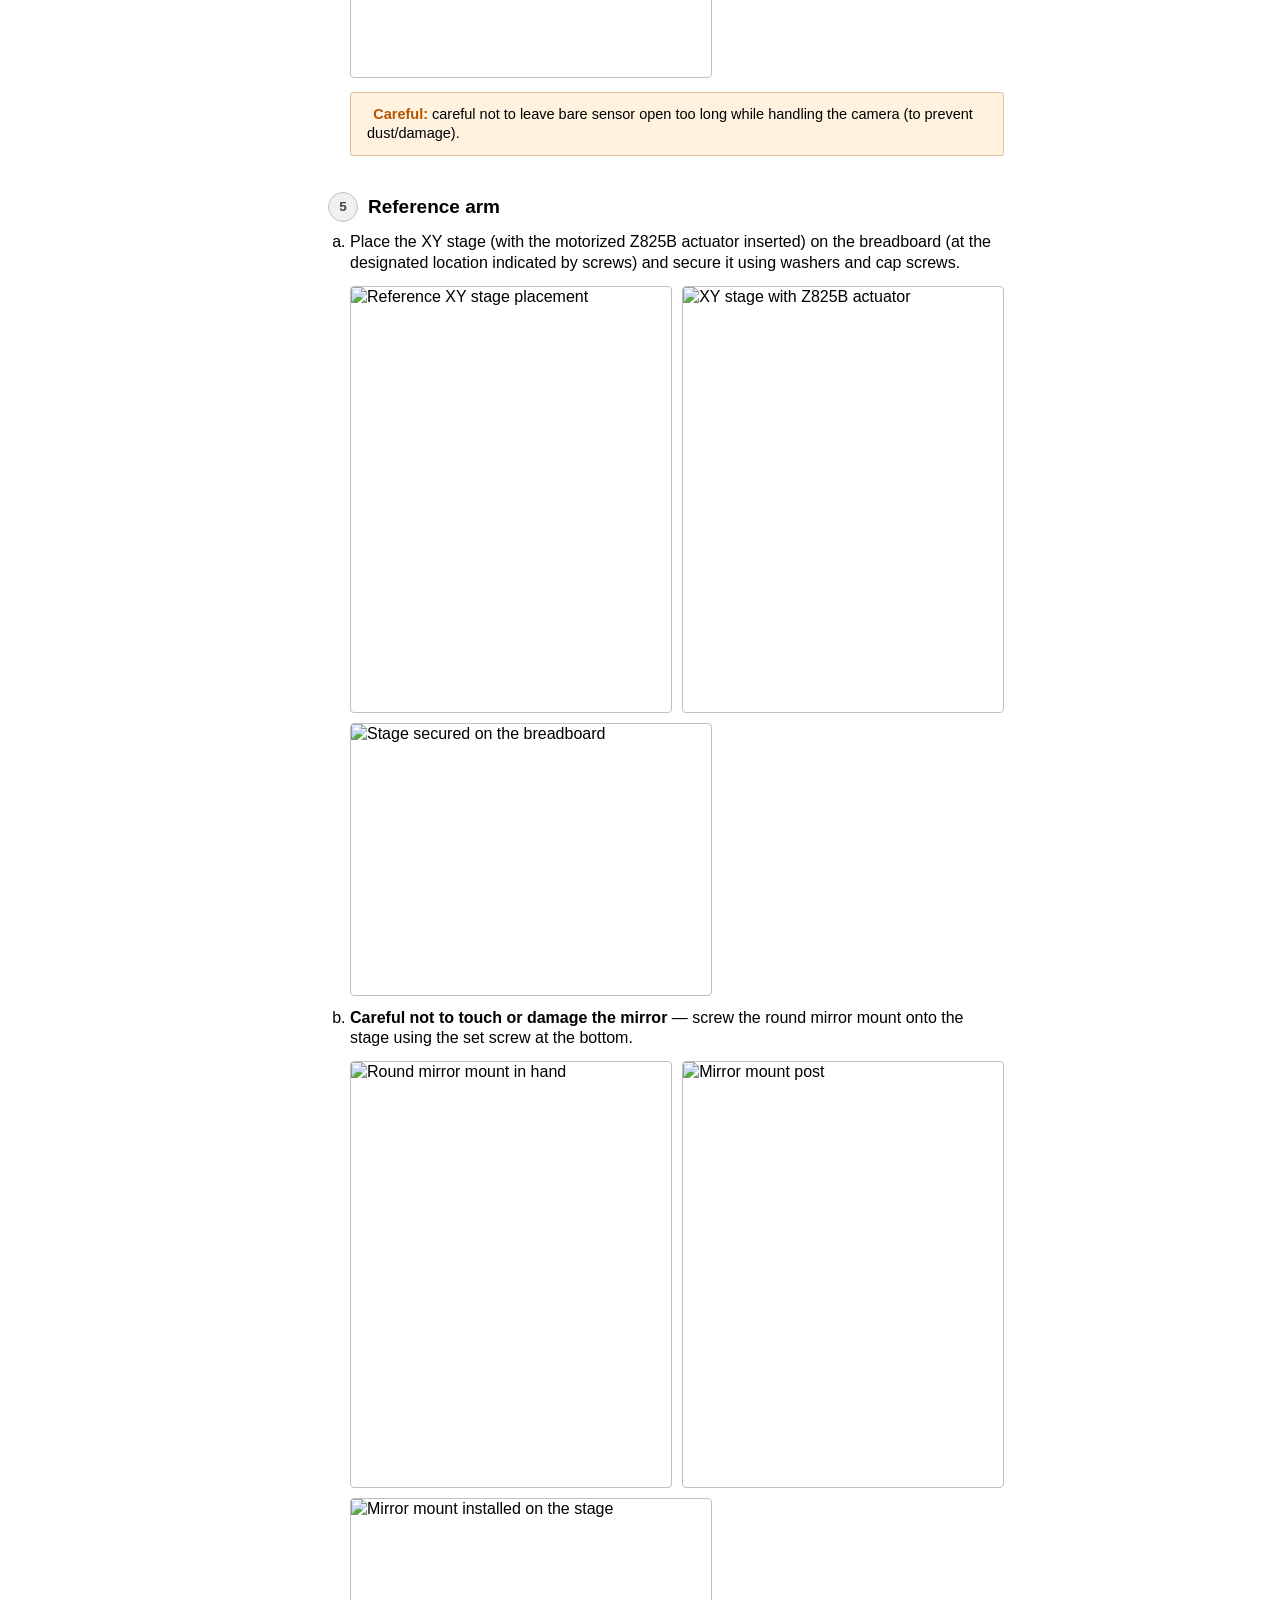
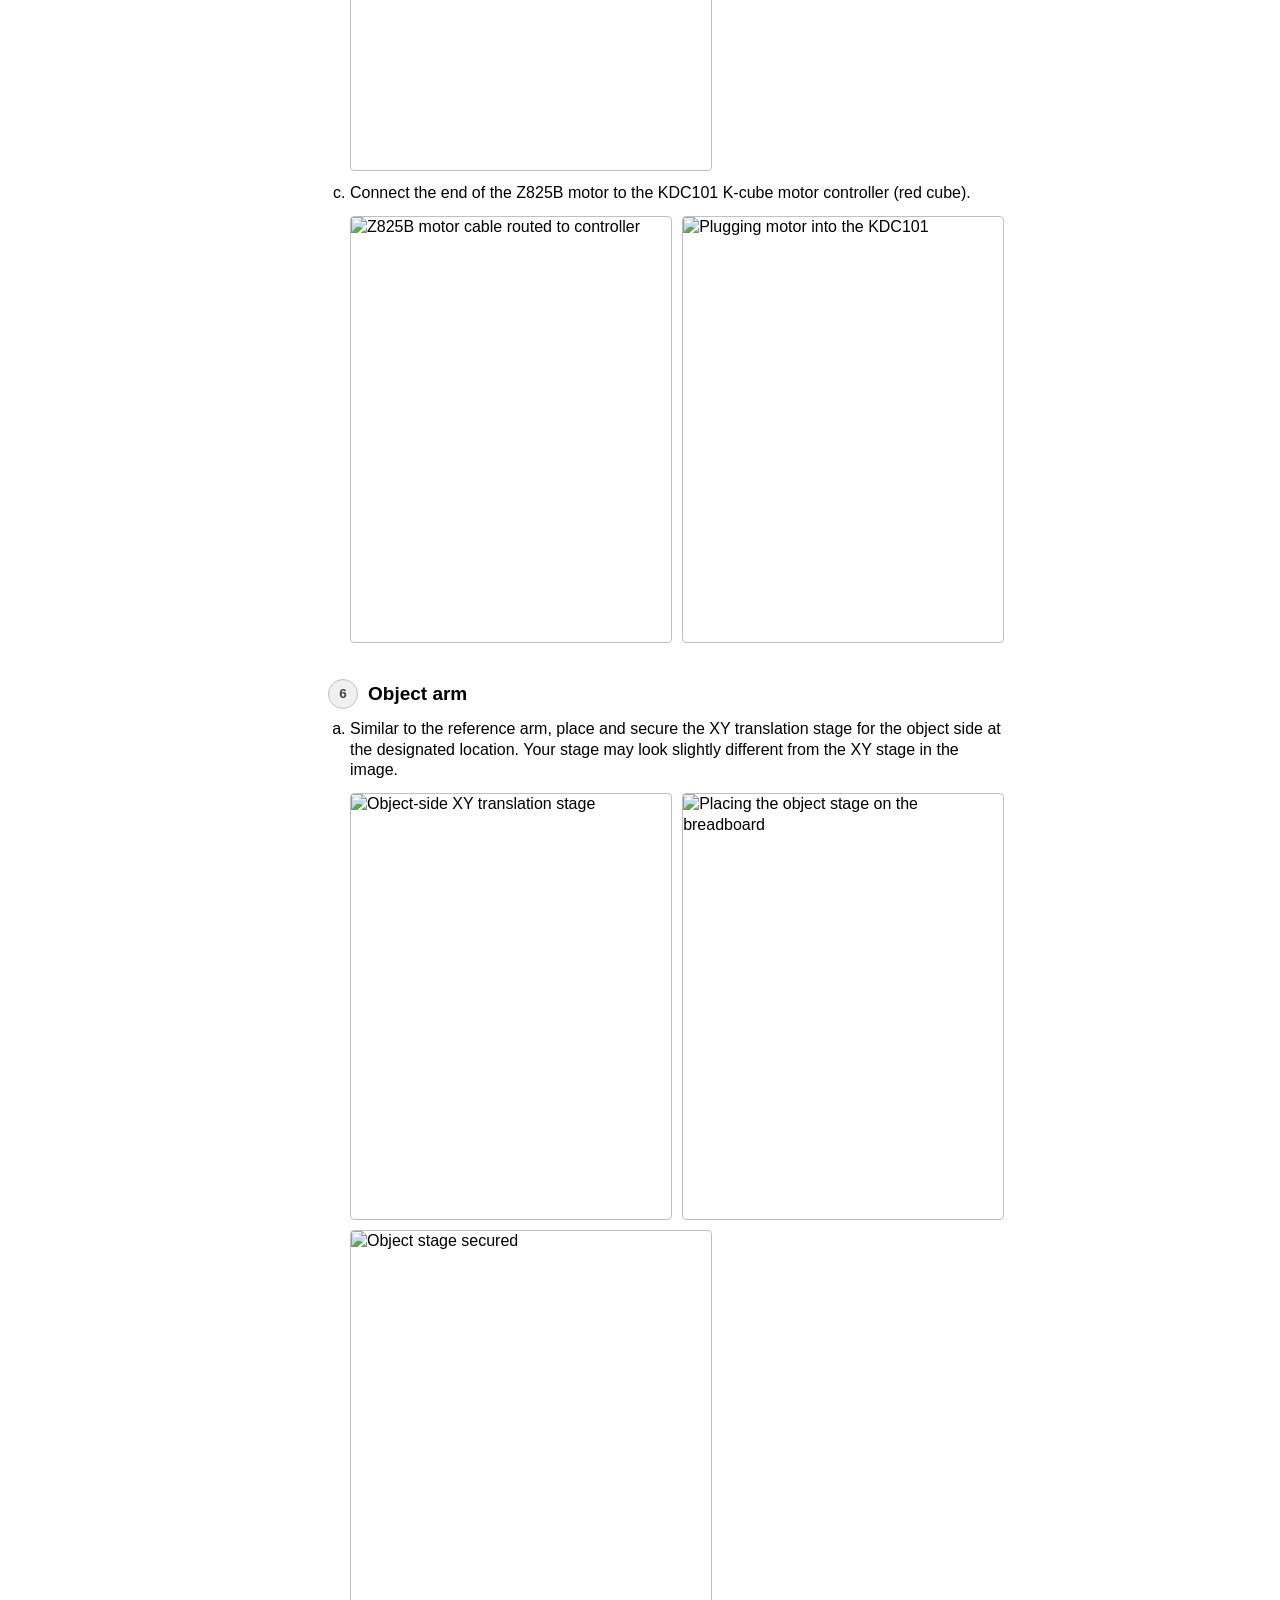
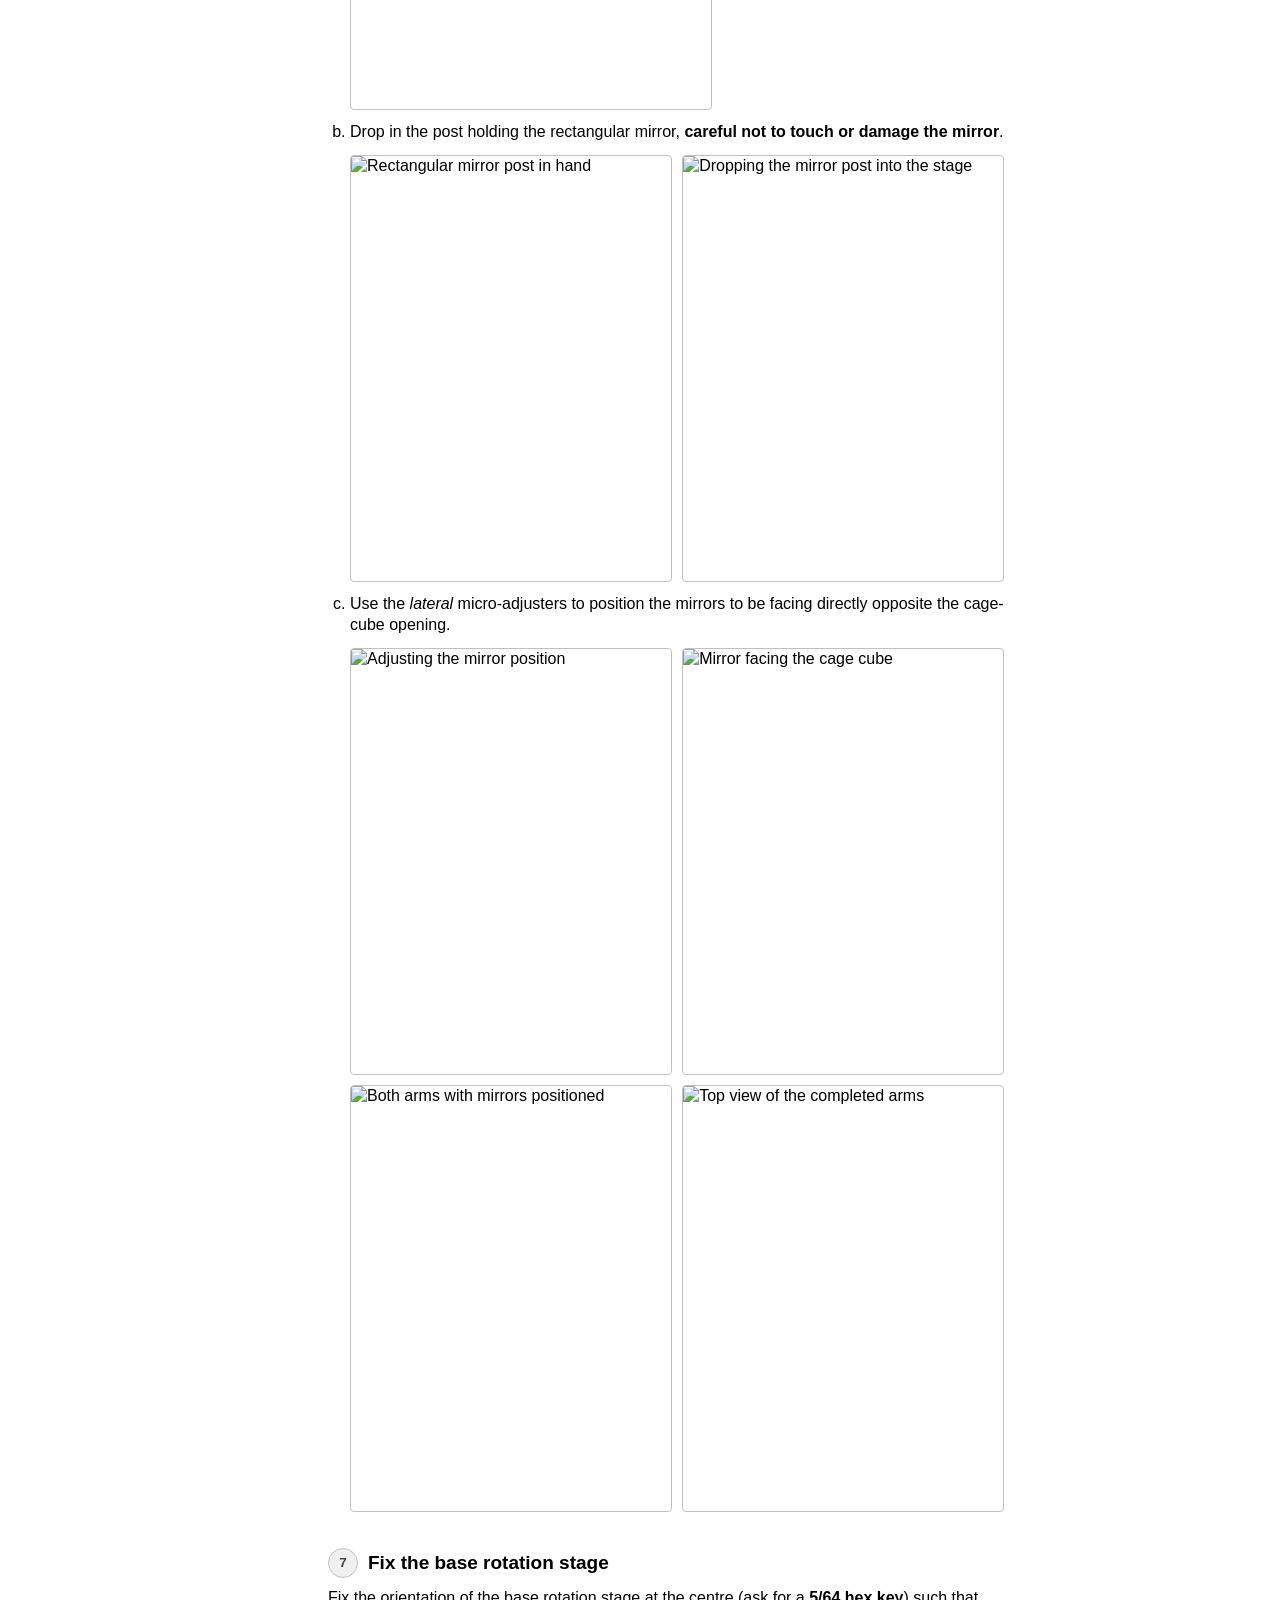
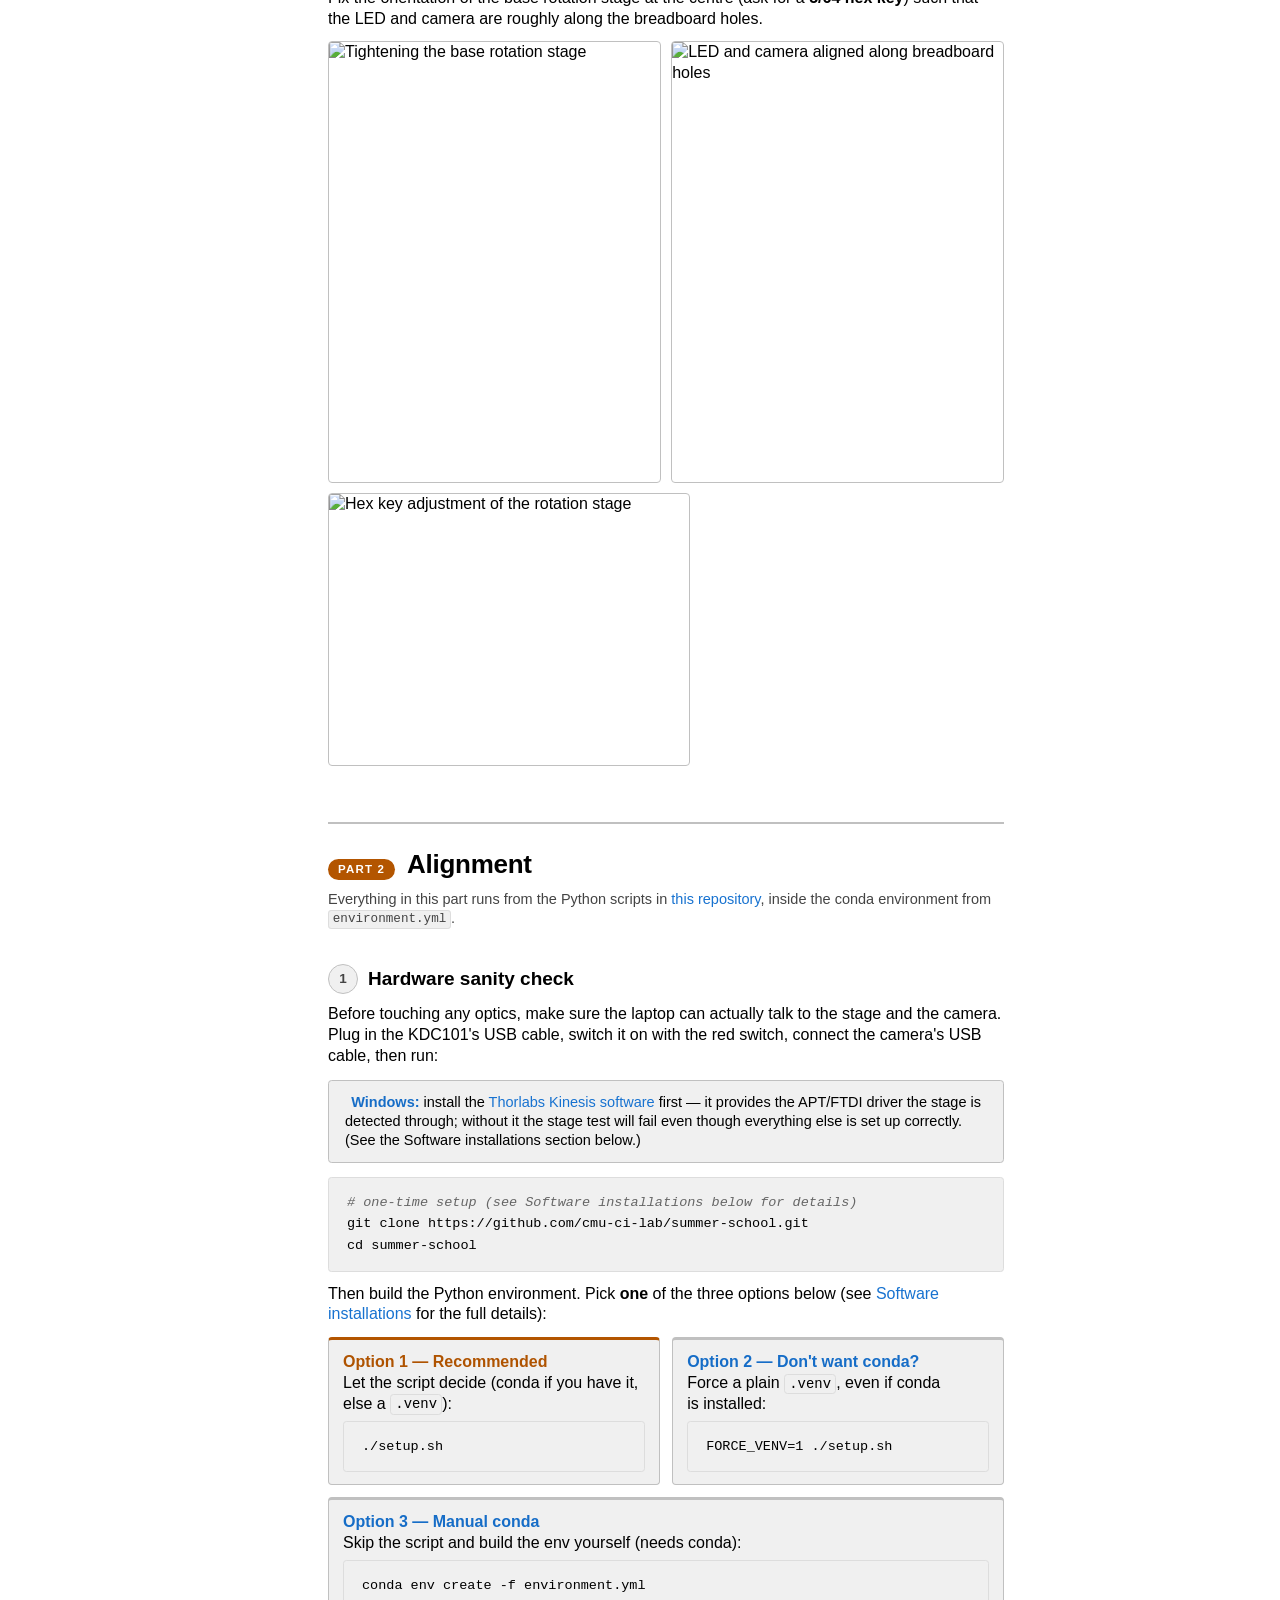
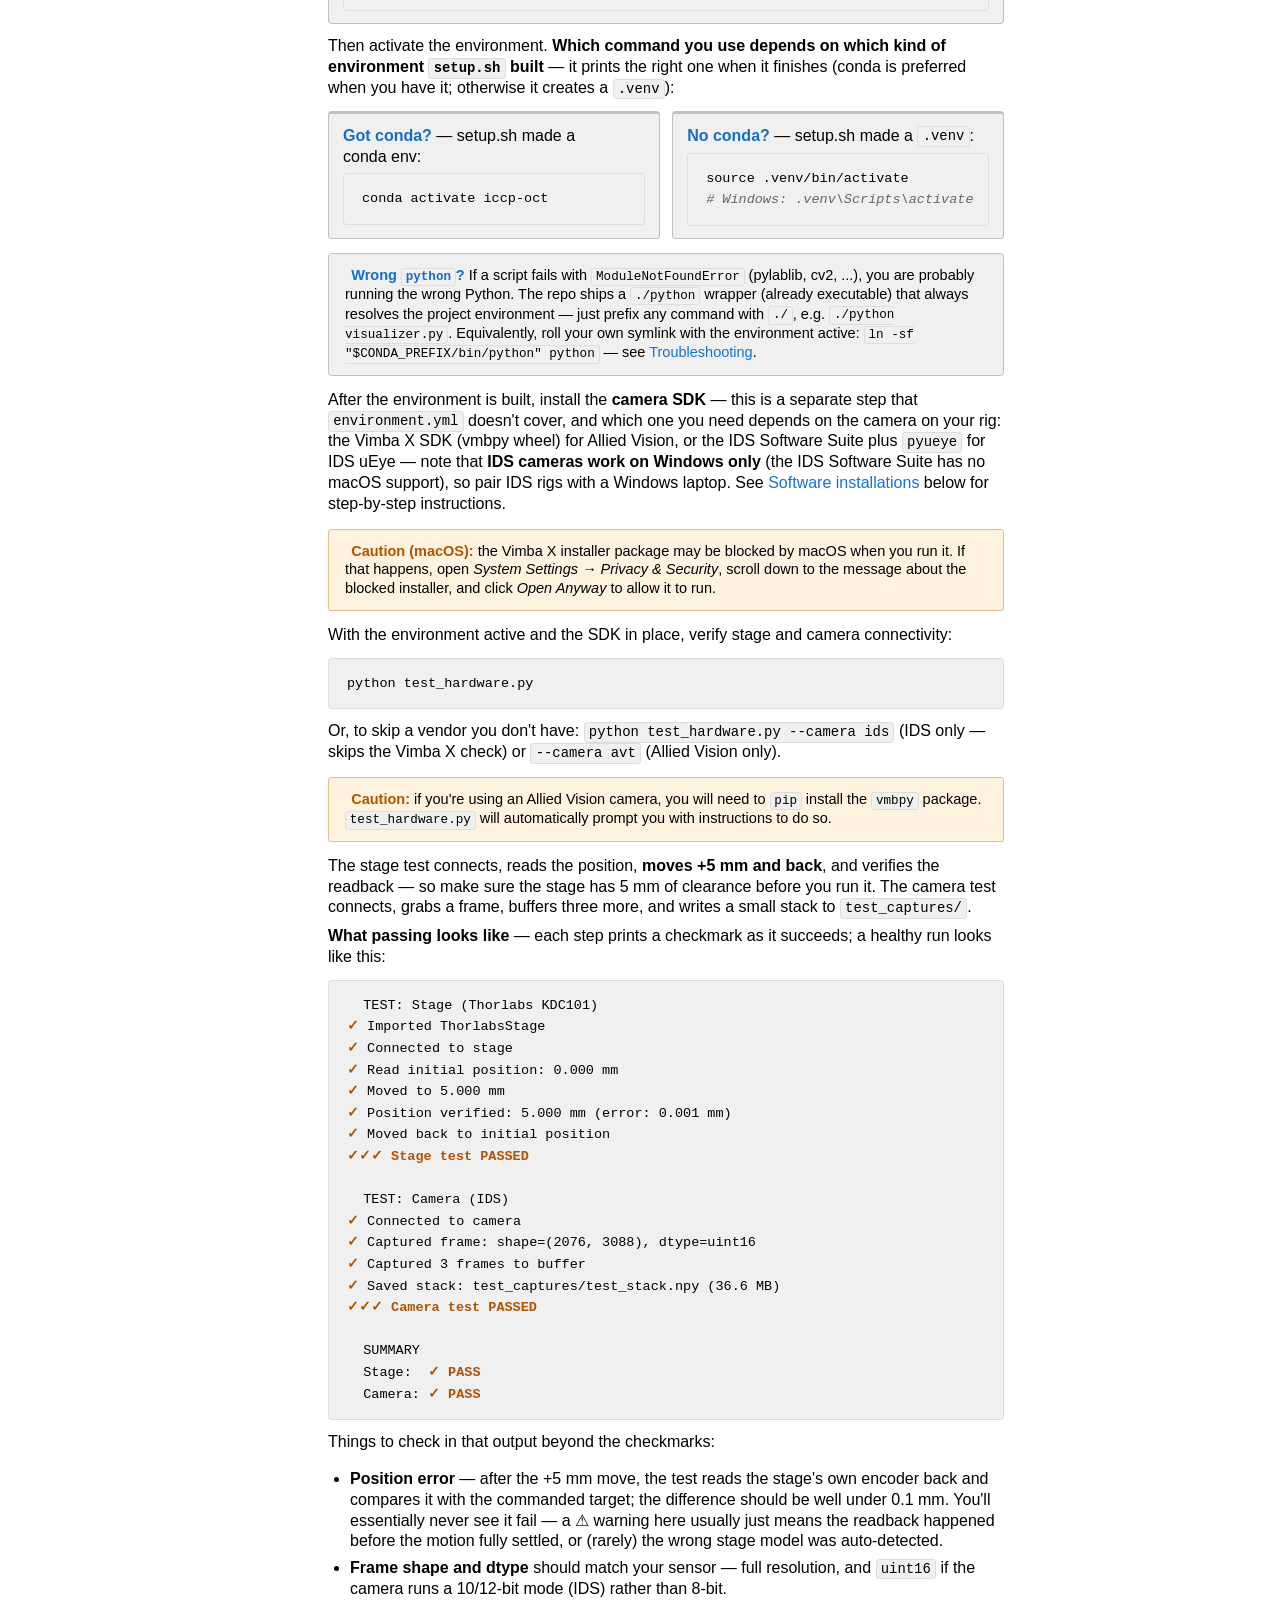
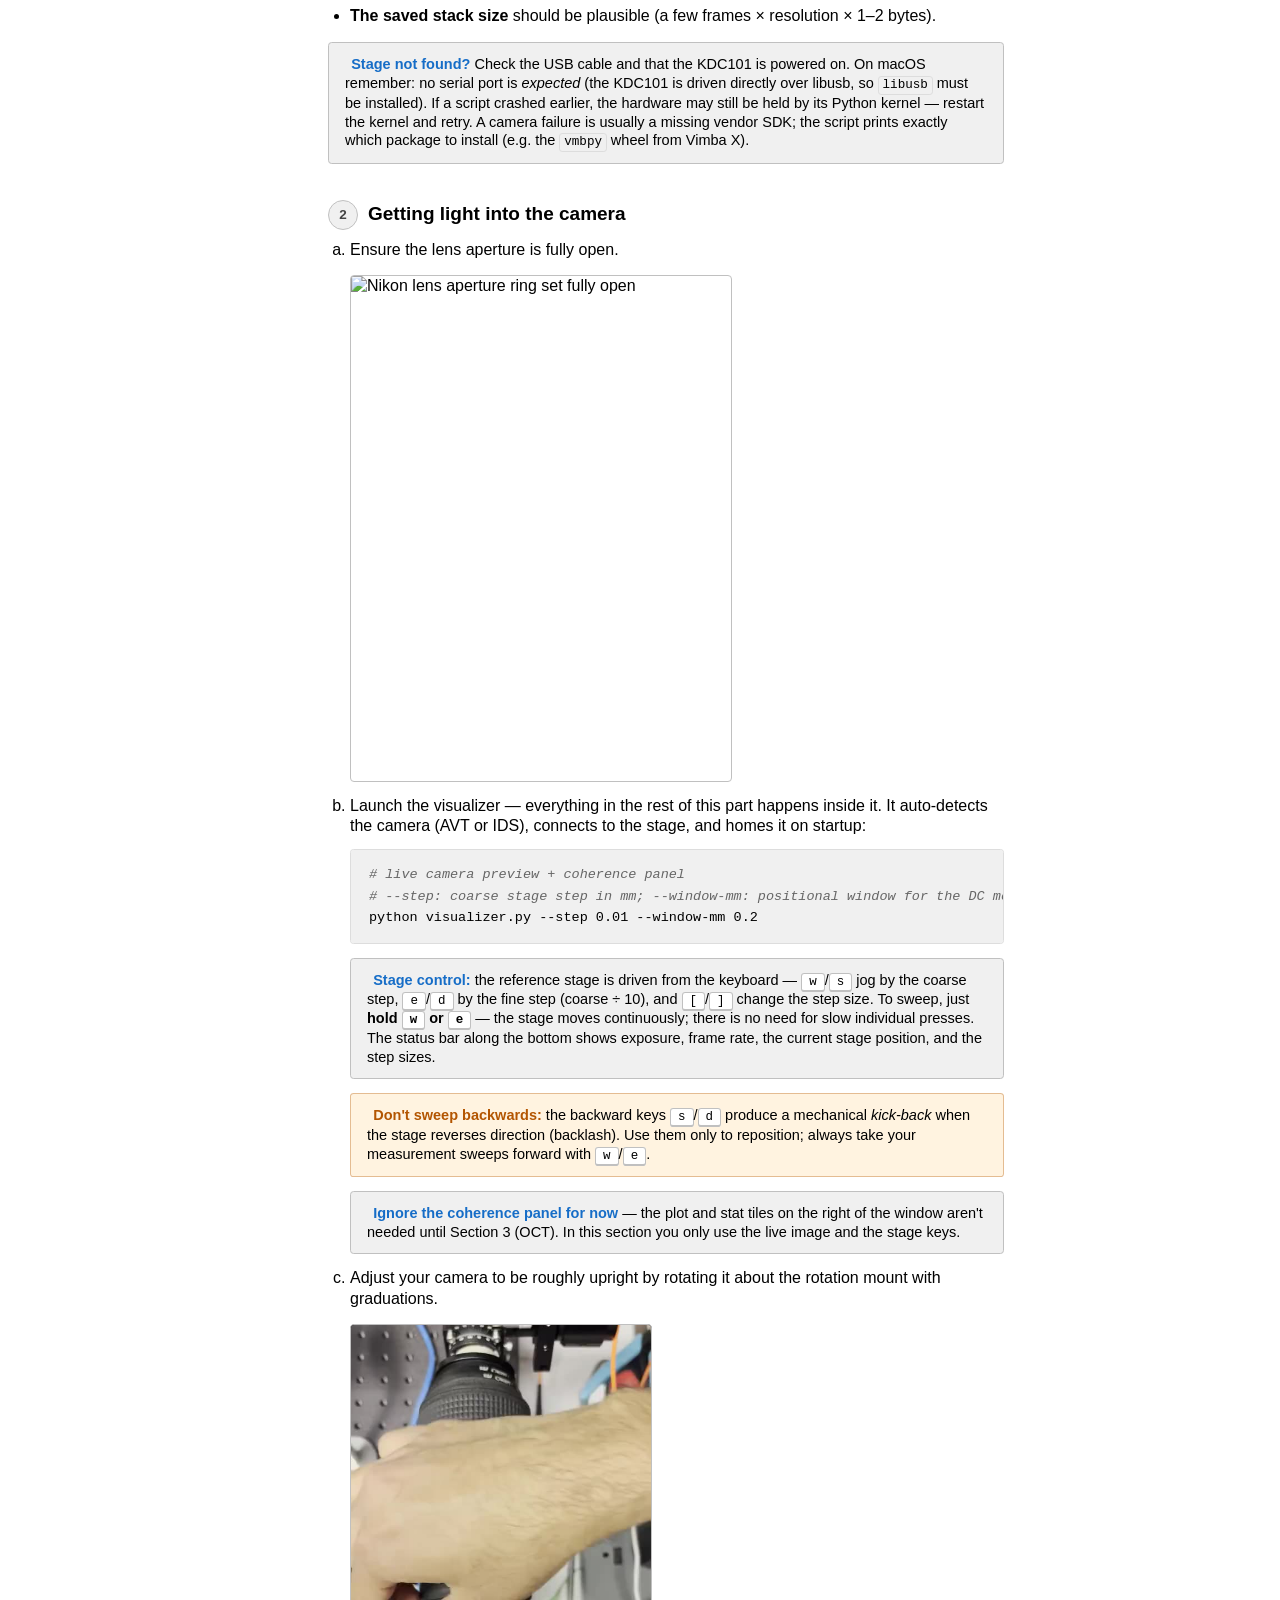
==== commit d3af1611: "Move parts and equipment into the appendix It now opens the appendix, ahead of Software installation" ====
--- a/index.html
+++ b/index.html
@@ -42,8 +42,6 @@
     <a class="side-title" href="#top">Interferometric Imaging</a>
     <p class="side-sub">ICCP Summer School</p>
     <nav aria-label="Guide contents">
-      <p class="side-part">Before you start</p>
-      <a href="#parts"><span class="side-num">·</span>Parts and equipment</a>
       <p class="side-part">Part 1 · Construction</p>
       <a href="#c1"><span class="side-num">1</span>The breadboard</a>
       <a href="#c2"><span class="side-num">2</span>Beamsplitter post</a>
@@ -65,6 +63,7 @@
       <a href="#a8"><span class="side-num">4</span>Scanning a coin</a>
       <a href="#a9"><span class="side-num">5</span>Scanning other objects</a>
       <p class="side-part">Appendix</p>
+      <a href="#parts"><span class="side-num">·</span>Parts and equipment</a>
       <a href="#software"><span class="side-num">·</span>Software installations</a>
       <a class="side-sub-link" href="#sw-code">1 · Getting the code</a>
       <a class="side-sub-link" href="#sw-setup">2 · Python environment</a>
@@ -91,7 +90,7 @@
         <!--<li><i class="fa-solid fa-person-chalkboard fa-sm fa-fw" aria-hidden="true"></i>&nbsp;Instructors: <a href="https://instructor.website/">Instructor name</a></li>-->
         <li><i class="fa-solid fa-code-branch fa-sm fa-fw" aria-hidden="true"></i>&nbsp;Code: <a href="https://github.com/cmu-ci-lab/summer-school">cmu-ci-lab/summer-school</a></li>
         <li><i class="fa-solid fa-file-pdf fa-sm fa-fw" aria-hidden="true"></i>&nbsp;Presentation: <a href="index_files/presentation.pdf">slides (PDF)</a></li>
-        <li><nav aria-label="Quick links"><i class="fa-solid fa-bars fa-sm fa-fw" aria-hidden="true"></i>&nbsp;Quick links: <a href="#parts">parts</a>, <a href="#part1">construction</a>, <a href="#part2">alignment</a>, <a href="#part3">OCT</a>, <a href="#software">software</a>, <a href="#troubleshooting">troubleshooting</a></nav></li>
+        <li><nav aria-label="Quick links"><i class="fa-solid fa-bars fa-sm fa-fw" aria-hidden="true"></i>&nbsp;Quick links: <a href="#part1">construction</a>, <a href="#part2">alignment</a>, <a href="#part3">OCT</a>, <a href="#parts">parts</a>, <a href="#software">software</a>, <a href="#troubleshooting">troubleshooting</a></nav></li>
       </ul>
 
       <figure id="teaser">
@@ -117,43 +116,6 @@
     <div class="note tip"><i class="fa-solid fa-lightbulb fa-sm fa-fw" aria-hidden="true"></i>&nbsp;<strong>Tip:</strong> steps throughout this guide include short
     <span class="vid-badge"><i class="fa-solid fa-circle-play" aria-hidden="true"></i>&nbsp;video</span> clips — watch them as you go; they show you what you should expect
     to see at each stage, both on the breadboard and on screen.</div>
-
-    <section class="step" id="parts">
-      <h3>Parts and equipment</h3>
-      <p>Check your bench against this list before you start &mdash; a missing part is much
-      easier to chase down now than halfway through alignment. The quantity column is left
-      blank; fill it in for the kit your benches are issued.</p>
-      <!-- TODO for the course organisers: fill in the Qty column, and add or remove rows so
-           this matches what each bench actually gets. The five Thorlabs part numbers are the
-           ones the guide names explicitly; everything else is described in prose only and
-           may vary between benches and between offerings. -->
-      <div class="table-wrap">
-        <table>
-          <thead>
-            <tr><th scope="col">Part</th><th scope="col">Qty</th><th scope="col">Used in</th></tr>
-          </thead>
-          <tbody>
-            <tr><td>Optical breadboard</td><td>&mdash;</td><td><a href="#c1">Construction 1</a></td></tr>
-            <tr><td>Beamsplitter cube on its rotation stage, with post</td><td>&mdash;</td><td><a href="#c2">Construction 2</a></td></tr>
-            <tr><td>Thorlabs <strong>AC254-100-A-ML</strong> 100&nbsp;mm achromatic lens</td><td>&mdash;</td><td><a href="#c3">Construction 3</a></td></tr>
-            <tr><td>LED with telescoping tube (<strong>SM1NR1</strong> or <strong>SM1U</strong>)</td><td>&mdash;</td><td><a href="#c3">Construction 3</a></td></tr>
-            <tr><td>LED driver and power adapter</td><td>&mdash;</td><td><a href="#c3">Construction 3</a></td></tr>
-            <tr><td>Nikon 105&nbsp;mm (or 200&nbsp;mm) lens</td><td>&mdash;</td><td><a href="#c4">Construction 4</a></td></tr>
-            <tr><td>C-mount camera</td><td>&mdash;</td><td><a href="#c4">Construction 4</a></td></tr>
-            <tr><td>F–C mount adapter</td><td>&mdash;</td><td><a href="#c4">Construction 4</a></td></tr>
-            <tr><td>XY translation stage</td><td>&mdash;</td><td><a href="#c5">Construction 5 and 6</a></td></tr>
-            <tr><td>Thorlabs <strong>Z825B</strong> motorised actuator</td><td>&mdash;</td><td><a href="#c5">Construction 5</a></td></tr>
-            <tr><td>Thorlabs <strong>KDC101</strong> K-cube controller (red cube)</td><td>&mdash;</td><td><a href="#c5">Construction 5</a></td></tr>
-            <tr><td>Round mirror and mount (reference arm)</td><td>&mdash;</td><td><a href="#c5">Construction 5</a></td></tr>
-            <tr><td>Rectangular mirror and post (object arm)</td><td>&mdash;</td><td><a href="#c6">Construction 6</a></td></tr>
-            <tr><td>Base rotation stage</td><td>&mdash;</td><td><a href="#c7">Construction 7</a></td></tr>
-            <tr><td>5/64 hex key</td><td>&mdash;</td><td><a href="#c7">Construction 7</a></td></tr>
-            <tr><td>Laptop with two free USB ports</td><td>&mdash;</td><td><a href="#a0">Alignment 1</a></td></tr>
-            <tr><td>A coin, or another object to scan</td><td>&mdash;</td><td><a href="#a8">OCT 4</a></td></tr>
-          </tbody>
-        </table>
-      </div>
-    </section>
 
     <!-- ════════════════ PART 1 ════════════════ -->
     <div class="part" id="part1">
@@ -879,6 +841,43 @@
 
     <!-- ════════════════ APPENDIX ════════════════ -->
     <hr class="soft">
+    <section class="step" id="parts">
+      <h3>Parts and equipment</h3>
+      <p>Check your bench against this list before you start &mdash; a missing part is much
+      easier to chase down now than halfway through alignment. The quantity column is left
+      blank; fill it in for the kit your benches are issued.</p>
+      <!-- TODO for the course organisers: fill in the Qty column, and add or remove rows so
+           this matches what each bench actually gets. The five Thorlabs part numbers are the
+           ones the guide names explicitly; everything else is described in prose only and
+           may vary between benches and between offerings. -->
+      <div class="table-wrap">
+        <table>
+          <thead>
+            <tr><th scope="col">Part</th><th scope="col">Qty</th><th scope="col">Used in</th></tr>
+          </thead>
+          <tbody>
+            <tr><td>Optical breadboard</td><td>&mdash;</td><td><a href="#c1">Construction 1</a></td></tr>
+            <tr><td>Beamsplitter cube on its rotation stage, with post</td><td>&mdash;</td><td><a href="#c2">Construction 2</a></td></tr>
+            <tr><td>Thorlabs <strong>AC254-100-A-ML</strong> 100&nbsp;mm achromatic lens</td><td>&mdash;</td><td><a href="#c3">Construction 3</a></td></tr>
+            <tr><td>LED with telescoping tube (<strong>SM1NR1</strong> or <strong>SM1U</strong>)</td><td>&mdash;</td><td><a href="#c3">Construction 3</a></td></tr>
+            <tr><td>LED driver and power adapter</td><td>&mdash;</td><td><a href="#c3">Construction 3</a></td></tr>
+            <tr><td>Nikon 105&nbsp;mm (or 200&nbsp;mm) lens</td><td>&mdash;</td><td><a href="#c4">Construction 4</a></td></tr>
+            <tr><td>C-mount camera</td><td>&mdash;</td><td><a href="#c4">Construction 4</a></td></tr>
+            <tr><td>F–C mount adapter</td><td>&mdash;</td><td><a href="#c4">Construction 4</a></td></tr>
+            <tr><td>XY translation stage</td><td>&mdash;</td><td><a href="#c5">Construction 5 and 6</a></td></tr>
+            <tr><td>Thorlabs <strong>Z825B</strong> motorised actuator</td><td>&mdash;</td><td><a href="#c5">Construction 5</a></td></tr>
+            <tr><td>Thorlabs <strong>KDC101</strong> K-cube controller (red cube)</td><td>&mdash;</td><td><a href="#c5">Construction 5</a></td></tr>
+            <tr><td>Round mirror and mount (reference arm)</td><td>&mdash;</td><td><a href="#c5">Construction 5</a></td></tr>
+            <tr><td>Rectangular mirror and post (object arm)</td><td>&mdash;</td><td><a href="#c6">Construction 6</a></td></tr>
+            <tr><td>Base rotation stage</td><td>&mdash;</td><td><a href="#c7">Construction 7</a></td></tr>
+            <tr><td>5/64 hex key</td><td>&mdash;</td><td><a href="#c7">Construction 7</a></td></tr>
+            <tr><td>Laptop with two free USB ports</td><td>&mdash;</td><td><a href="#a0">Alignment 1</a></td></tr>
+            <tr><td>A coin, or another object to scan</td><td>&mdash;</td><td><a href="#a8">OCT 4</a></td></tr>
+          </tbody>
+        </table>
+      </div>
+    </section>
+
     <section class="step" id="software">
       <h3>Software installations</h3>
       <p>The rig is a <strong>Thorlabs KDC101-driven motorized stage</strong> plus a monochrome
--- a/index_files/style.css
+++ b/index_files/style.css
@@ -60,24 +60,26 @@
 /* ── Fonts ──
    Lato is self-hosted (SIL Open Font License, see shared/fonts/Lato/OFL.txt).
 
-   The body font stack asks for Avenir Next Pro first, then the system 'Avenir Next'
-   that ships with macOS and iOS, then Lato. Lab pages render in Avenir Next Pro, which
-   is licensed and cannot be committed to this public repository — so on Apple devices
-   readers get genuine Avenir Next from the system, and everyone else gets Lato, which
-   is the lab sheet's own declared fallback.
-
-   To serve the real Avenir Next Pro to every visitor, uncomment the block below and add
-   an Access-Control-Allow-Origin header for *.woff2 on imaging.cs.cmu.edu. Check your
-   MyFonts license first: the kit was licensed for that domain, and this would serve it
-   to pages on github.io. Keep the Lato faces either way — students open this guide from
-   a local clone during the lab, where a cross-origin fetch may not be reachable.
-
+   Avenir Next Pro is the lab's body font, but it is licensed and this repository is
+   public, so the four .woff2 faces are gitignored (see shared/fonts/AvenirNext/LICENSE.txt
+   and .gitignore). Drop them into shared/fonts/AvenirNext/ locally and this page renders
+   in the same face as the lab pages; on GitHub Pages, where they are absent, the requests
+   404 and font-display: swap falls straight through to Lato. That is the same arrangement
+   the lab templates use.
+
+   The stack also names the system 'Avenir Next' that ships with macOS and iOS, so Apple
+   readers get the right face whether or not the webfont is there.
+
+   To serve the real faces to every visitor instead, point these src URLs at
+   https://imaging.cs.cmu.edu/shared/fonts/AvenirNext/ and add an
+   Access-Control-Allow-Origin header for *.woff2 there - but check the MyFonts license
+   first, since the kit was licensed for that domain, not for github.io. */
 @font-face {
 	font-family: 'Avenir Next Pro';
 	font-style: normal;
 	font-weight: 400;
 	font-display: swap;
-	src: url(https://imaging.cs.cmu.edu/shared/fonts/AvenirNext/avenirnext-regular.woff2) format('woff2');
+	src: url(../shared/fonts/AvenirNext/avenirnext-regular.woff2) format('woff2');
 }
 
 @font-face {
@@ -85,7 +87,7 @@
 	font-style: normal;
 	font-weight: 700;
 	font-display: swap;
-	src: url(https://imaging.cs.cmu.edu/shared/fonts/AvenirNext/avenirnext-demi.woff2) format('woff2');
+	src: url(../shared/fonts/AvenirNext/avenirnext-demi.woff2) format('woff2');
 }
 
 @font-face {
@@ -93,7 +95,7 @@
 	font-style: italic;
 	font-weight: 400;
 	font-display: swap;
-	src: url(https://imaging.cs.cmu.edu/shared/fonts/AvenirNext/avenirnext-italic.woff2) format('woff2');
+	src: url(../shared/fonts/AvenirNext/avenirnext-italic.woff2) format('woff2');
 }
 
 @font-face {
@@ -101,9 +103,8 @@
 	font-style: italic;
 	font-weight: 700;
 	font-display: swap;
-	src: url(https://imaging.cs.cmu.edu/shared/fonts/AvenirNext/avenirnext-demiitalic.woff2) format('woff2');
-}
-*/
+	src: url(../shared/fonts/AvenirNext/avenirnext-demiitalic.woff2) format('woff2');
+}
 
 @font-face {
 	font-family: 'Lato';
@@ -157,7 +158,10 @@
 	background: var(--bg);
 	color: var(--text);
 	font-family: var(--body-font);
-	line-height: 1.65;
+	/* 1.3 is the lab base sheet's leading. Everything in the header inherits it, so this
+	   one declaration is what makes the venue line, the details list and the teaser sit at
+	   the same heights here as on a deployed lab page. */
+	line-height: 1.3;
 	font-size: 16px;
 	margin: 0;
 }
@@ -172,7 +176,10 @@
 	box-sizing: border-box;
 	position: sticky; top: 0; height: 100vh; overflow-y: auto;
 }
-.content { flex: 1; min-width: 0; padding: 40px 48px 96px; box-sizing: border-box; }
+/* Top padding is 16px to match the templates' `body { padding: 1em }`, so the logo, title
+   and venue sit at the same height here as on a lab course page. The side and bottom
+   padding stay larger: this column has a sidebar beside it, not a centred page margin. */
+.content { flex: 1; min-width: 0; padding: 16px 48px 96px; box-sizing: border-box; }
 .content-inner { max-width: 76ch; }
 
 /* The sidebar has to fold away well before the lab sheet's 48em breakpoint: it is a
@@ -218,12 +225,10 @@
 	font-weight: bold;
 }
 /* Matches the course template's h1: browser-default 2em at 0.67em margins, with the base
-   sheet's colour and balanced wrapping. The explicit line-height reproduces the course
-   h1's 1.3 line box, which it inherits from a body this page sets to 1.65. The colour is
-   load-bearing now that the title is wrapped in a link. */
+   sheet's colour and balanced wrapping. Line-height is inherited from the body, as it is
+   in the template. The colour is load-bearing now that the title is wrapped in a link. */
 h1 {
 	font-size: 2em;
-	line-height: 1.3;
 	margin: 0.67em 0;
 	color: var(--text);
 	text-wrap: balance;
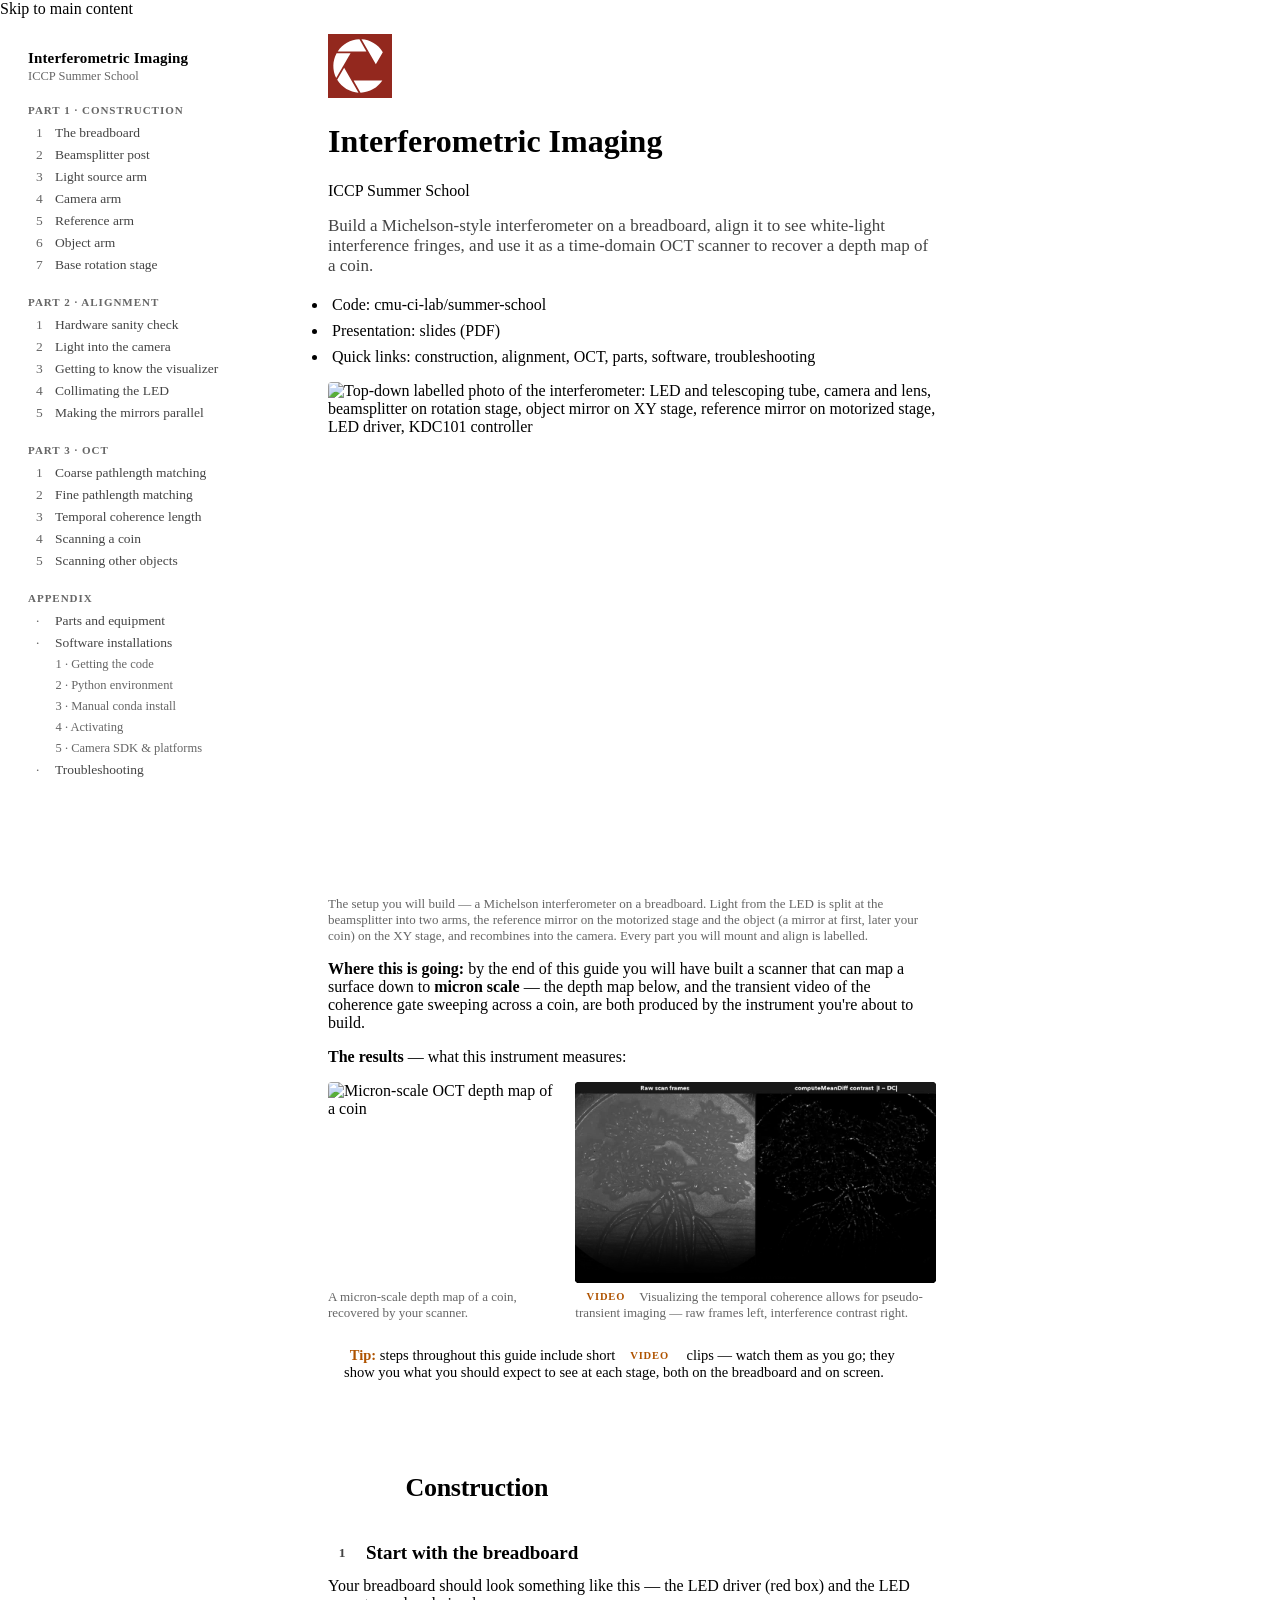
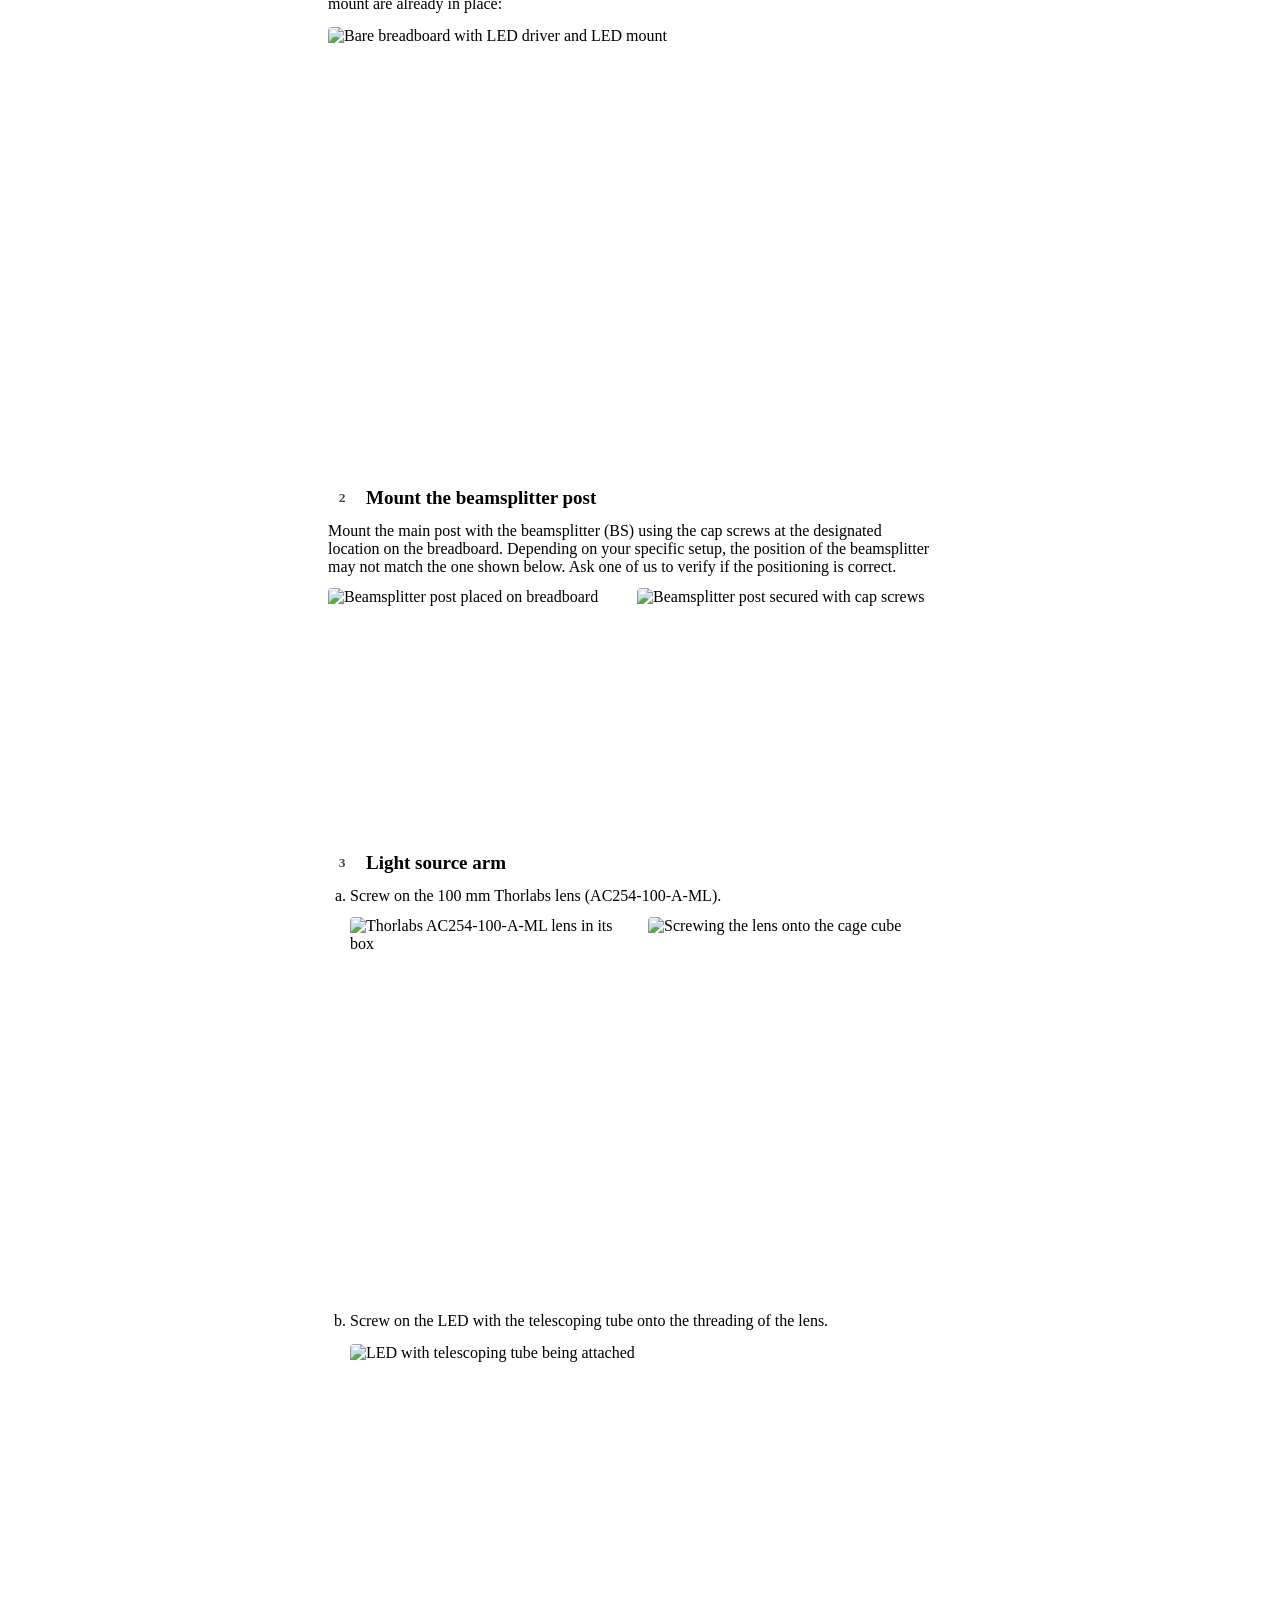
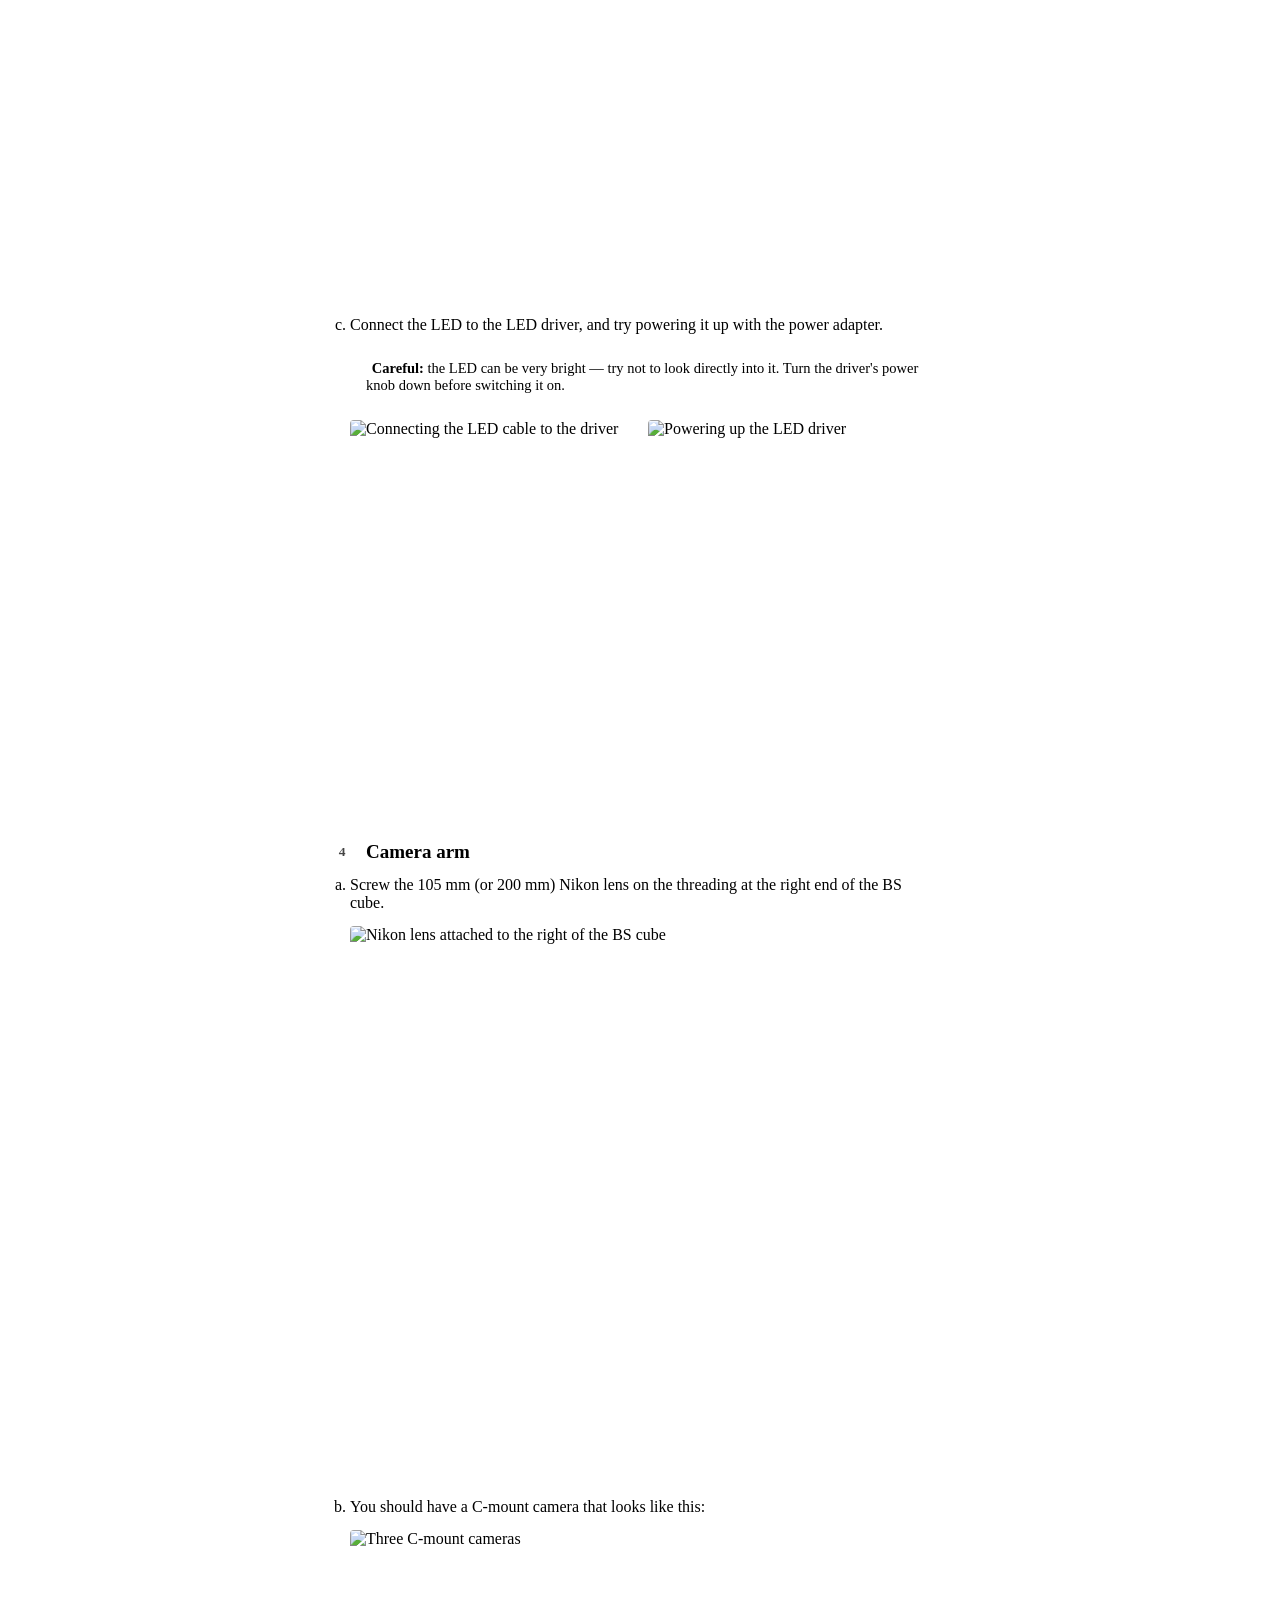
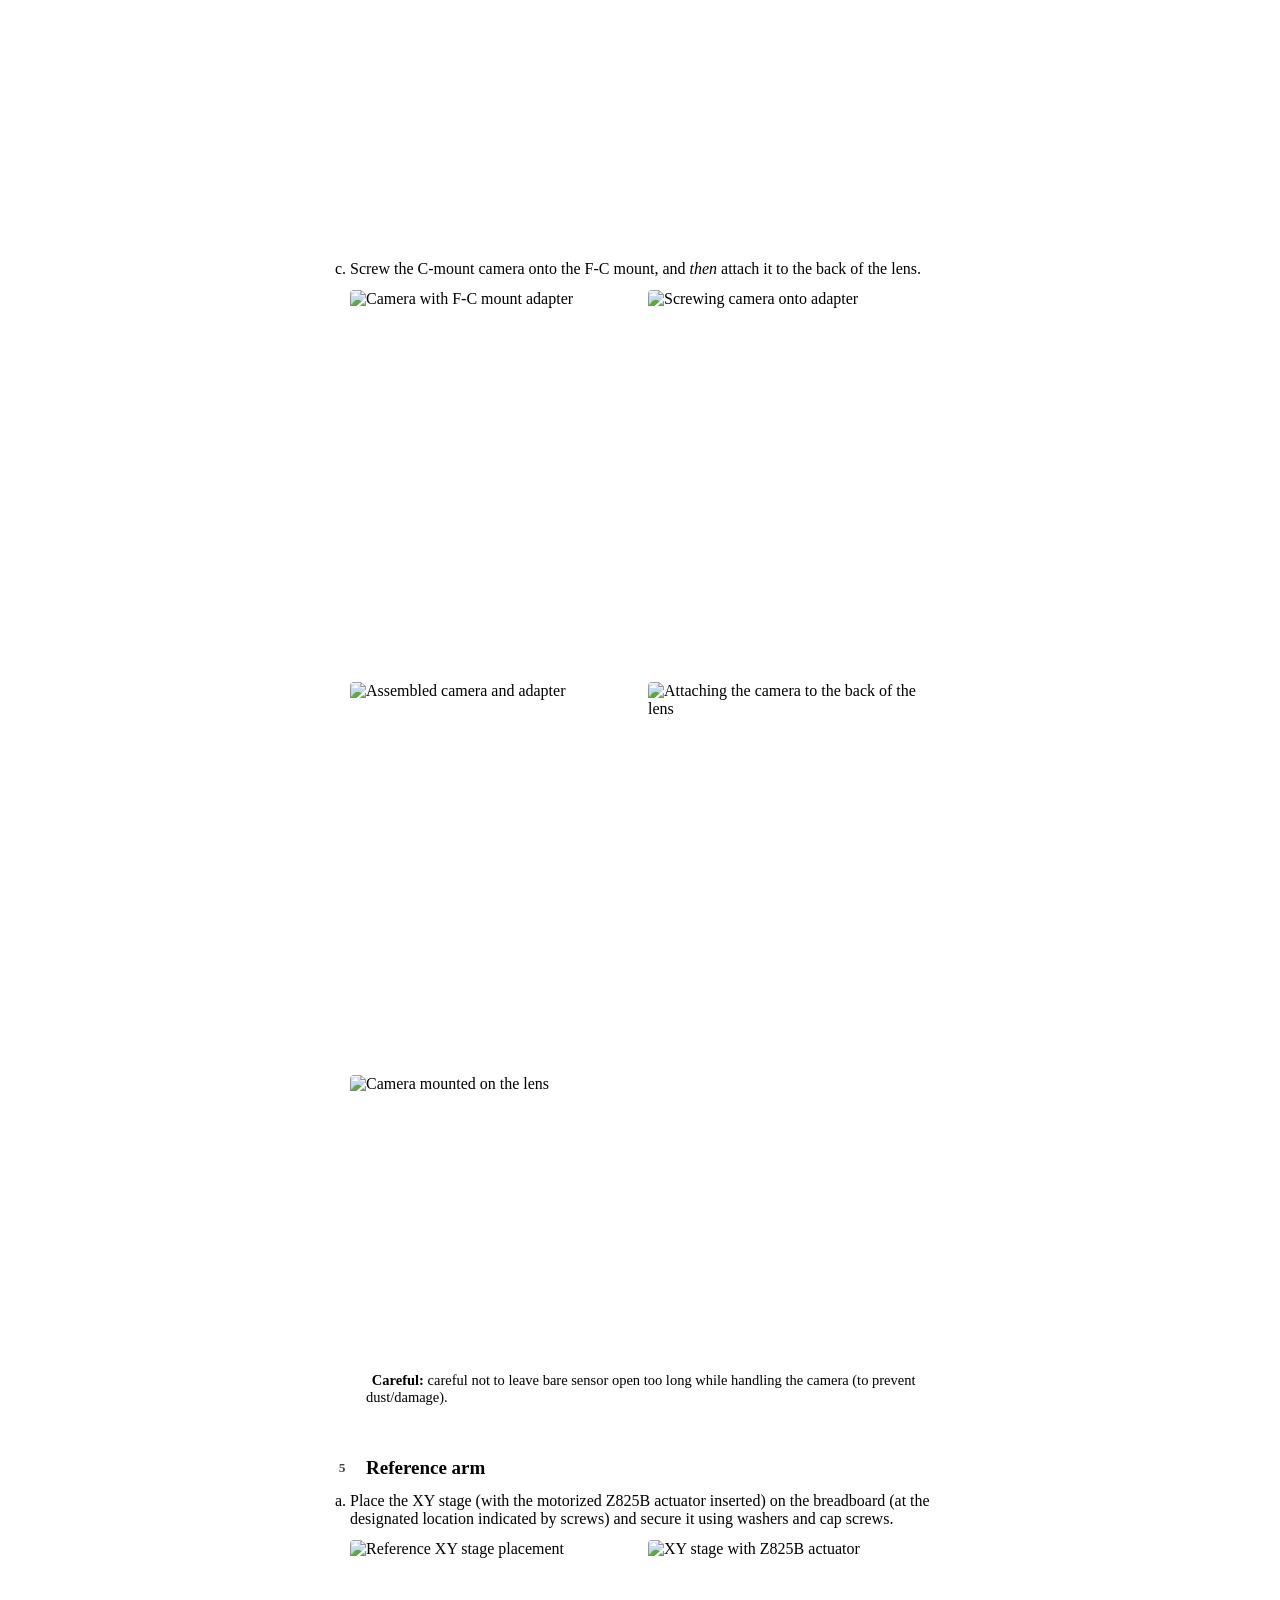
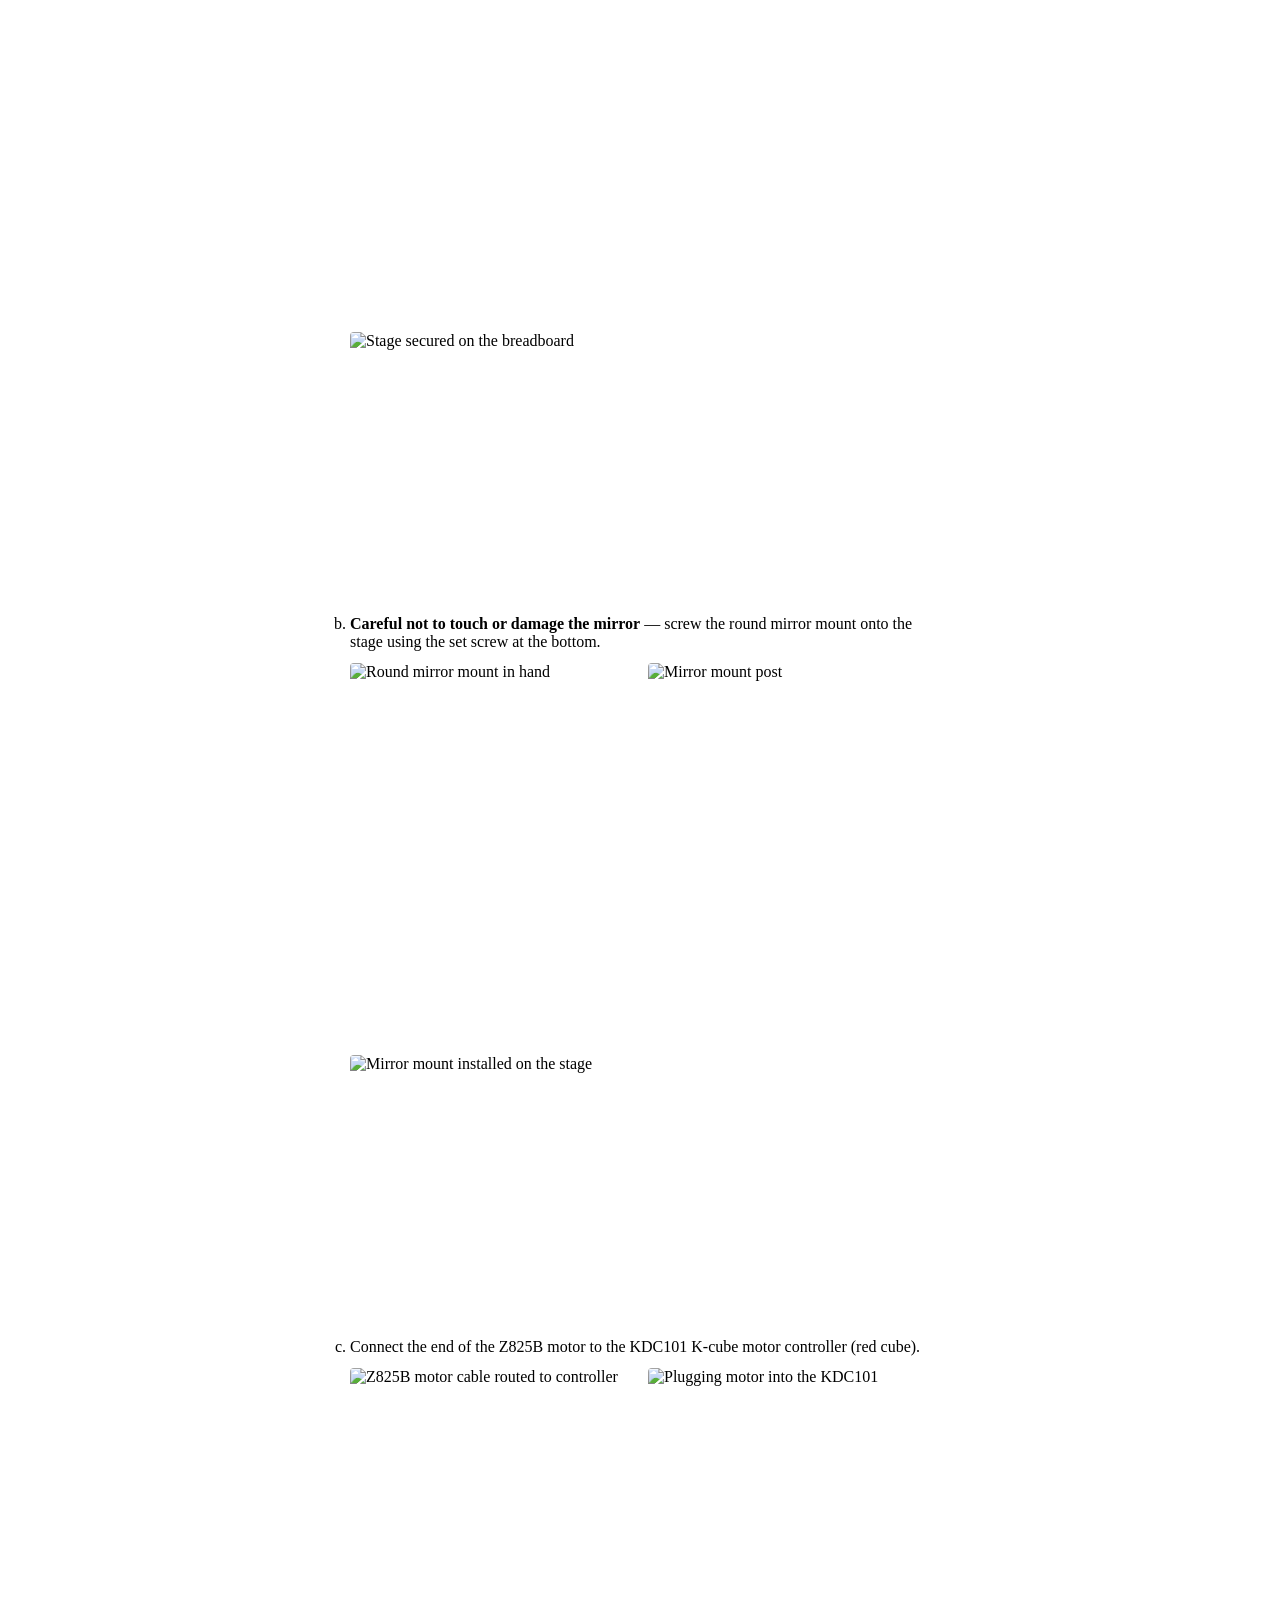
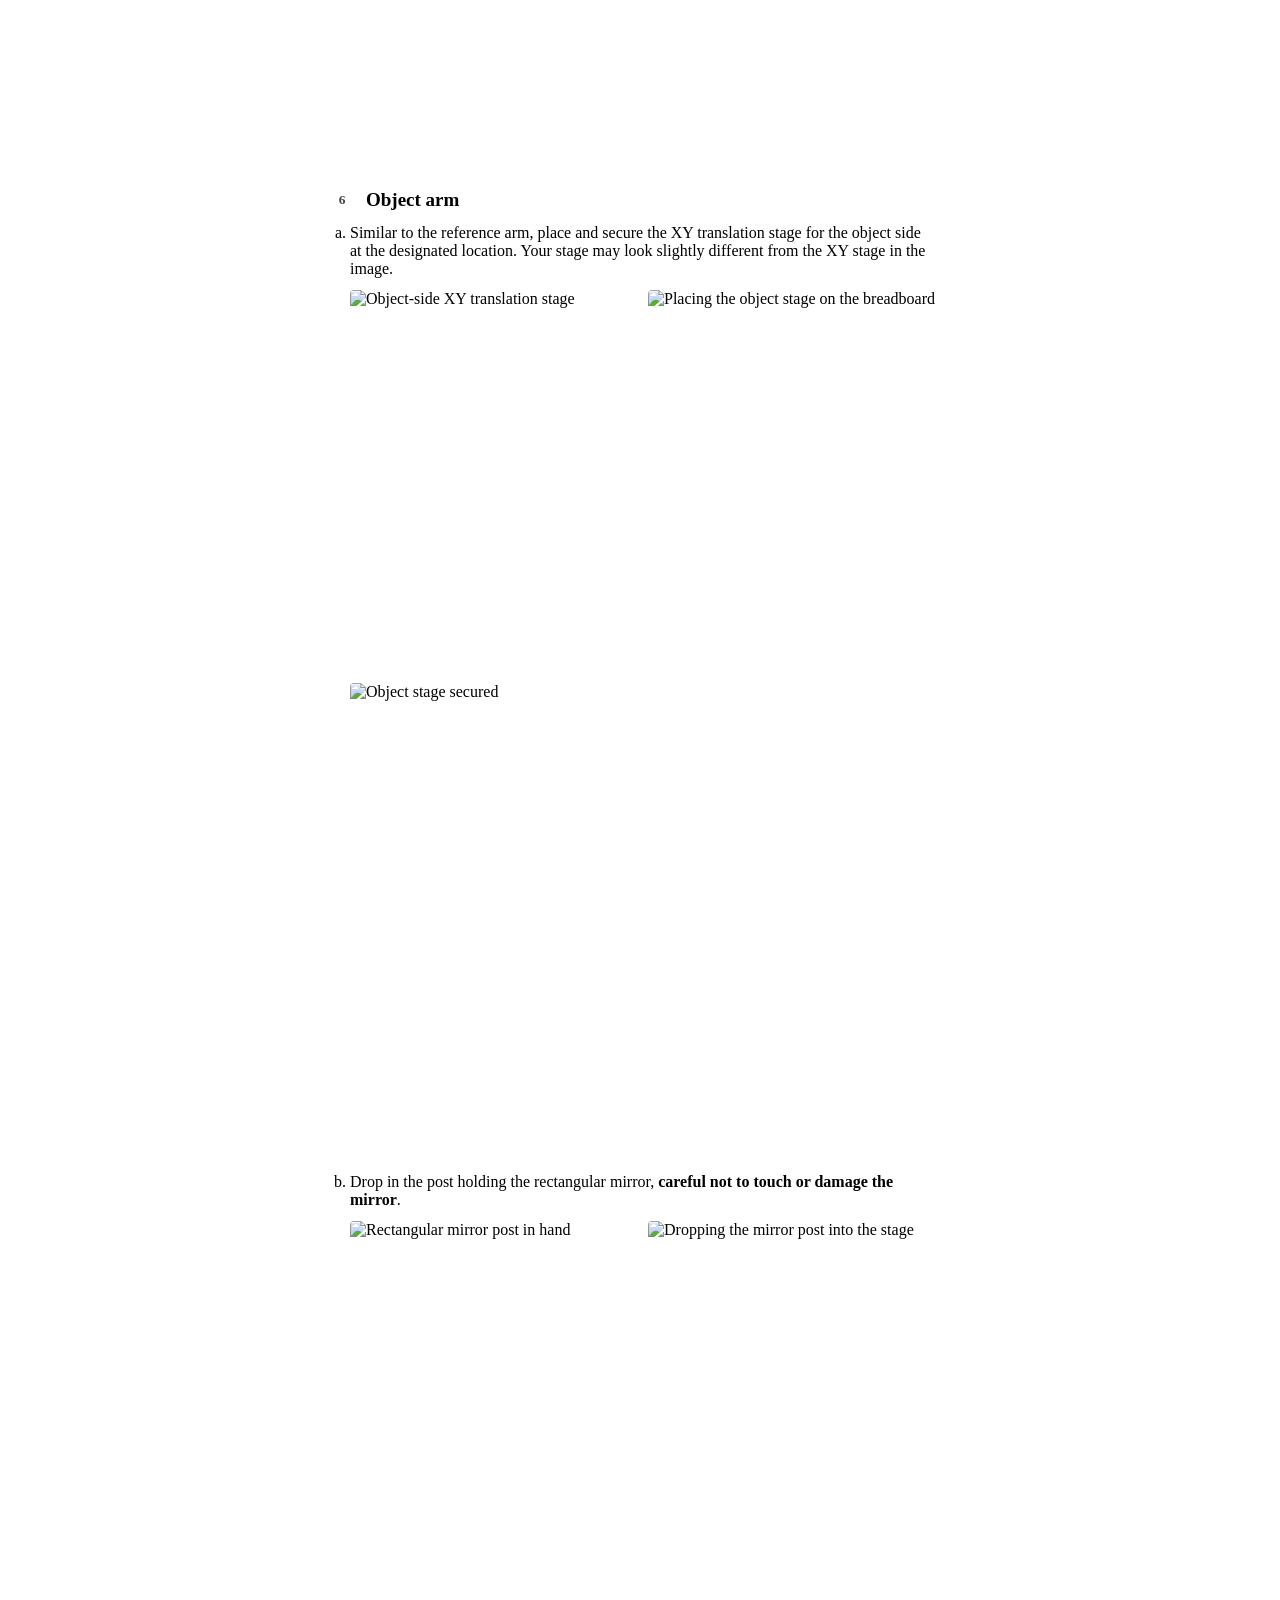
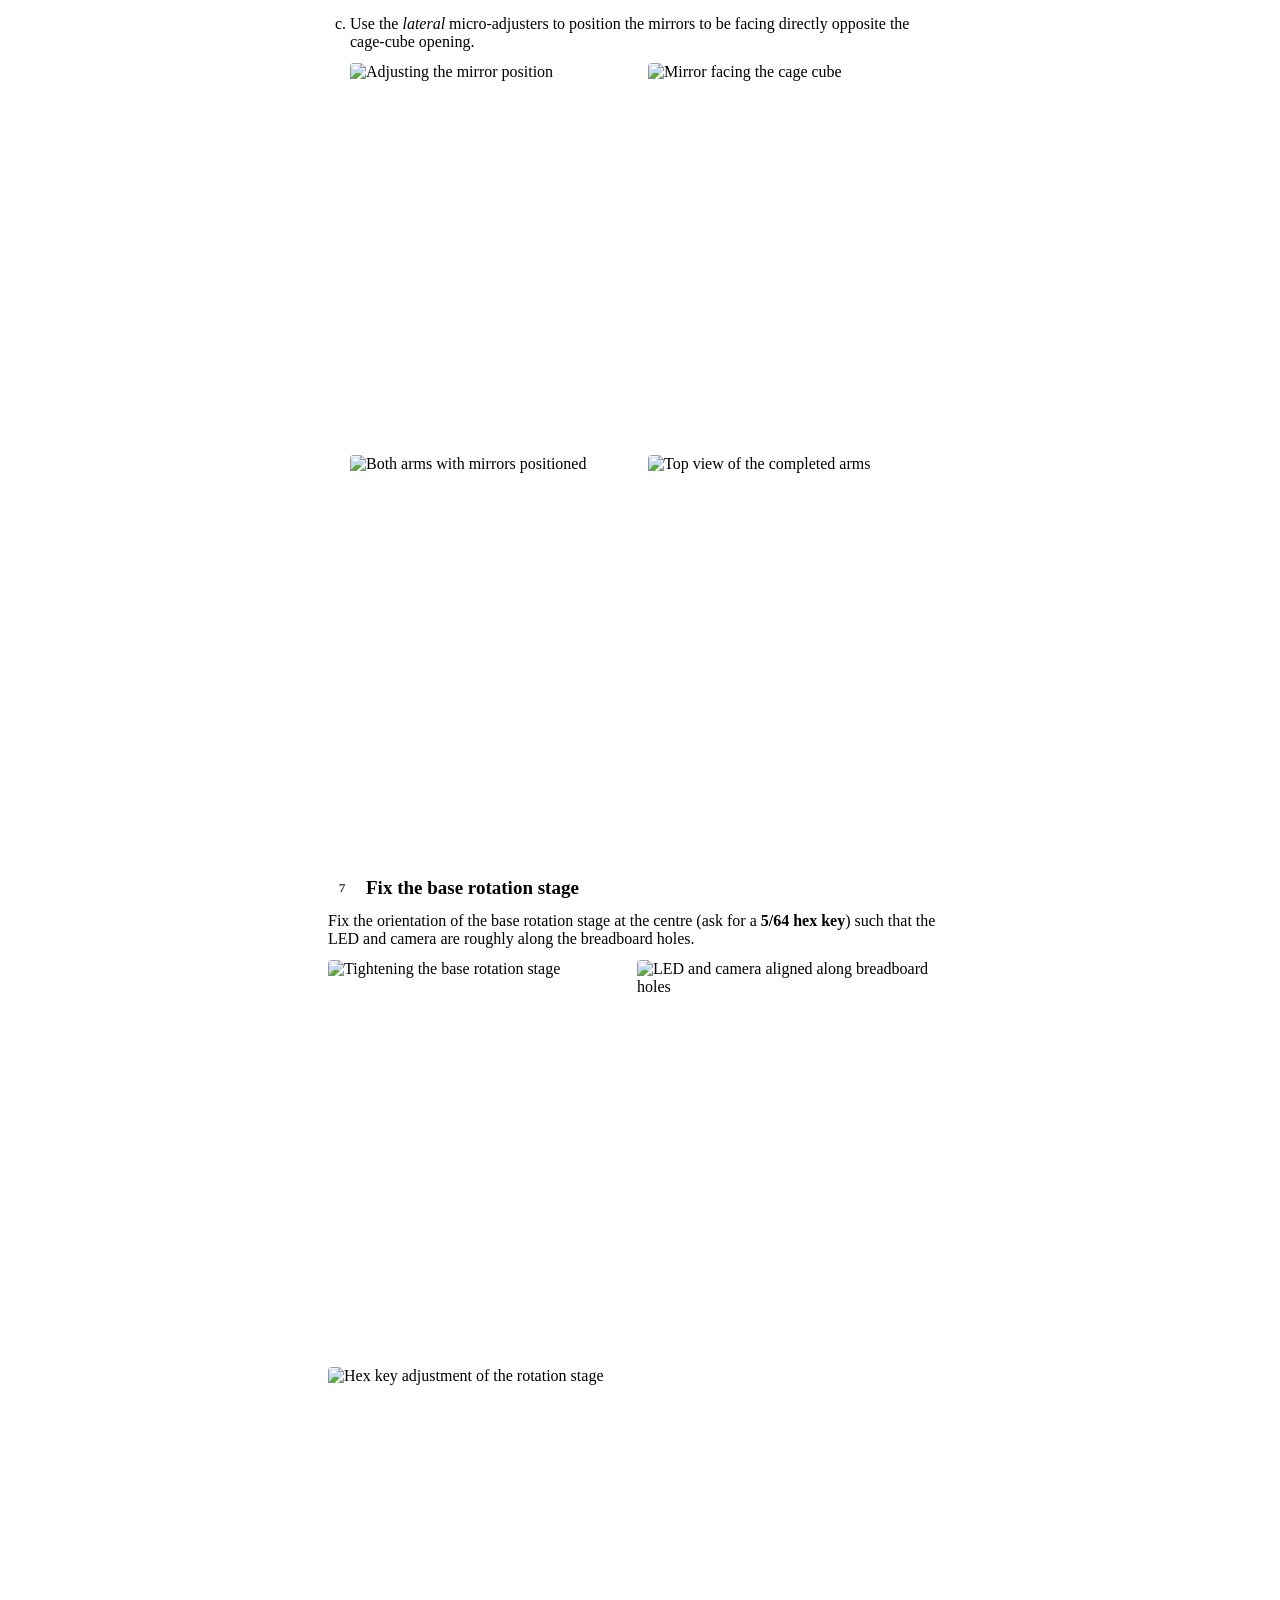
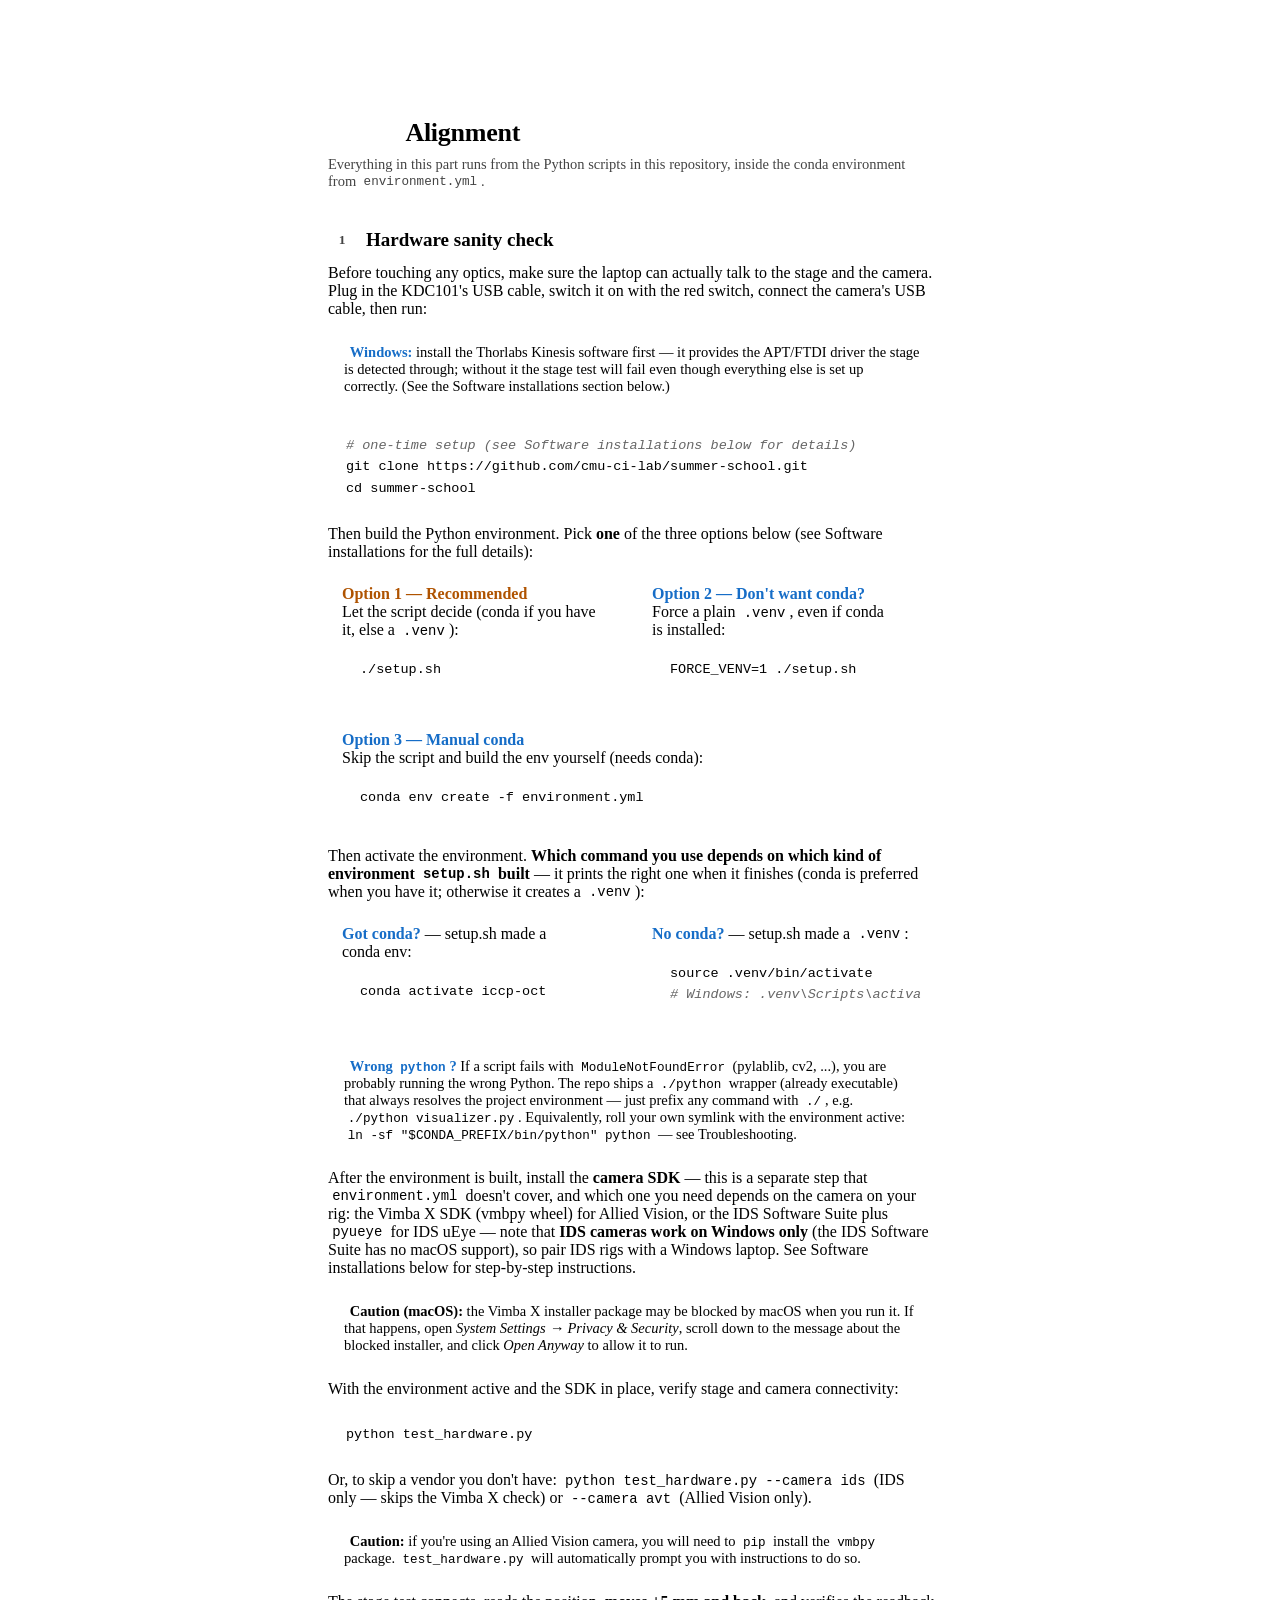
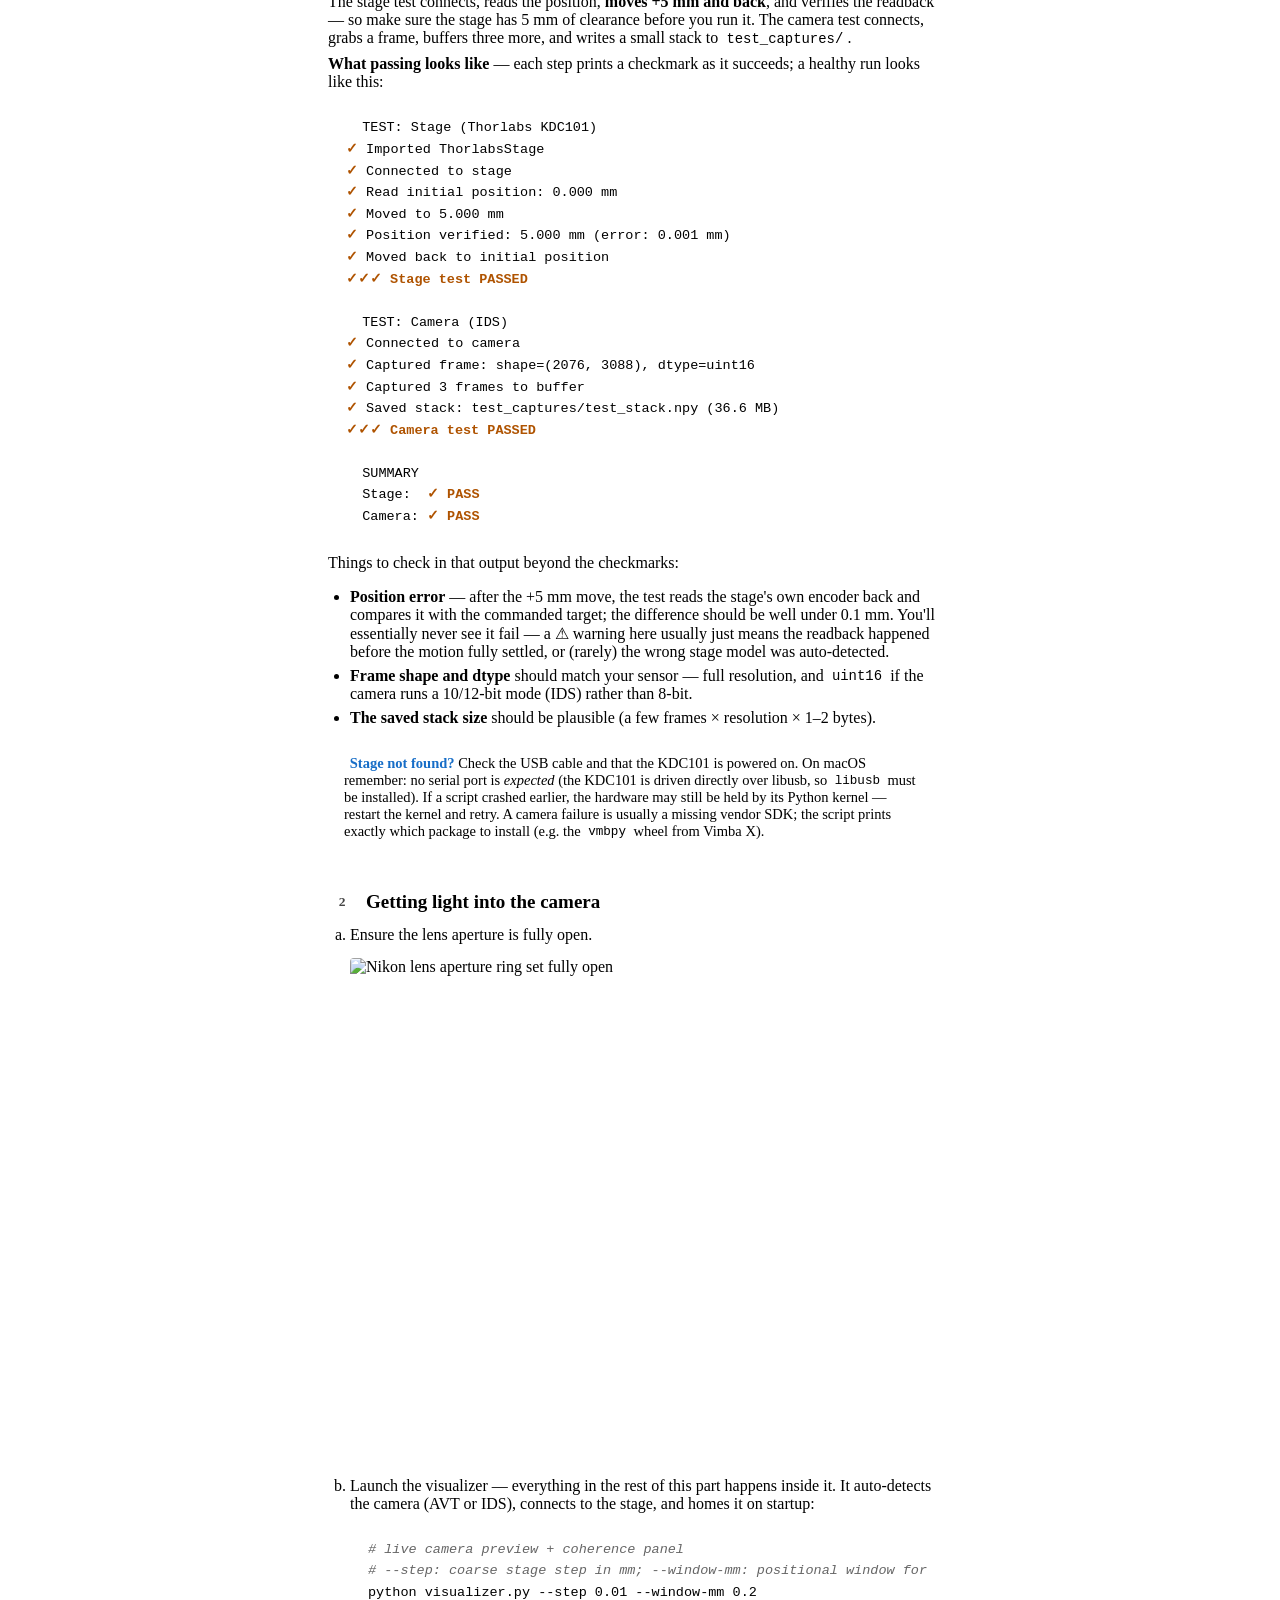
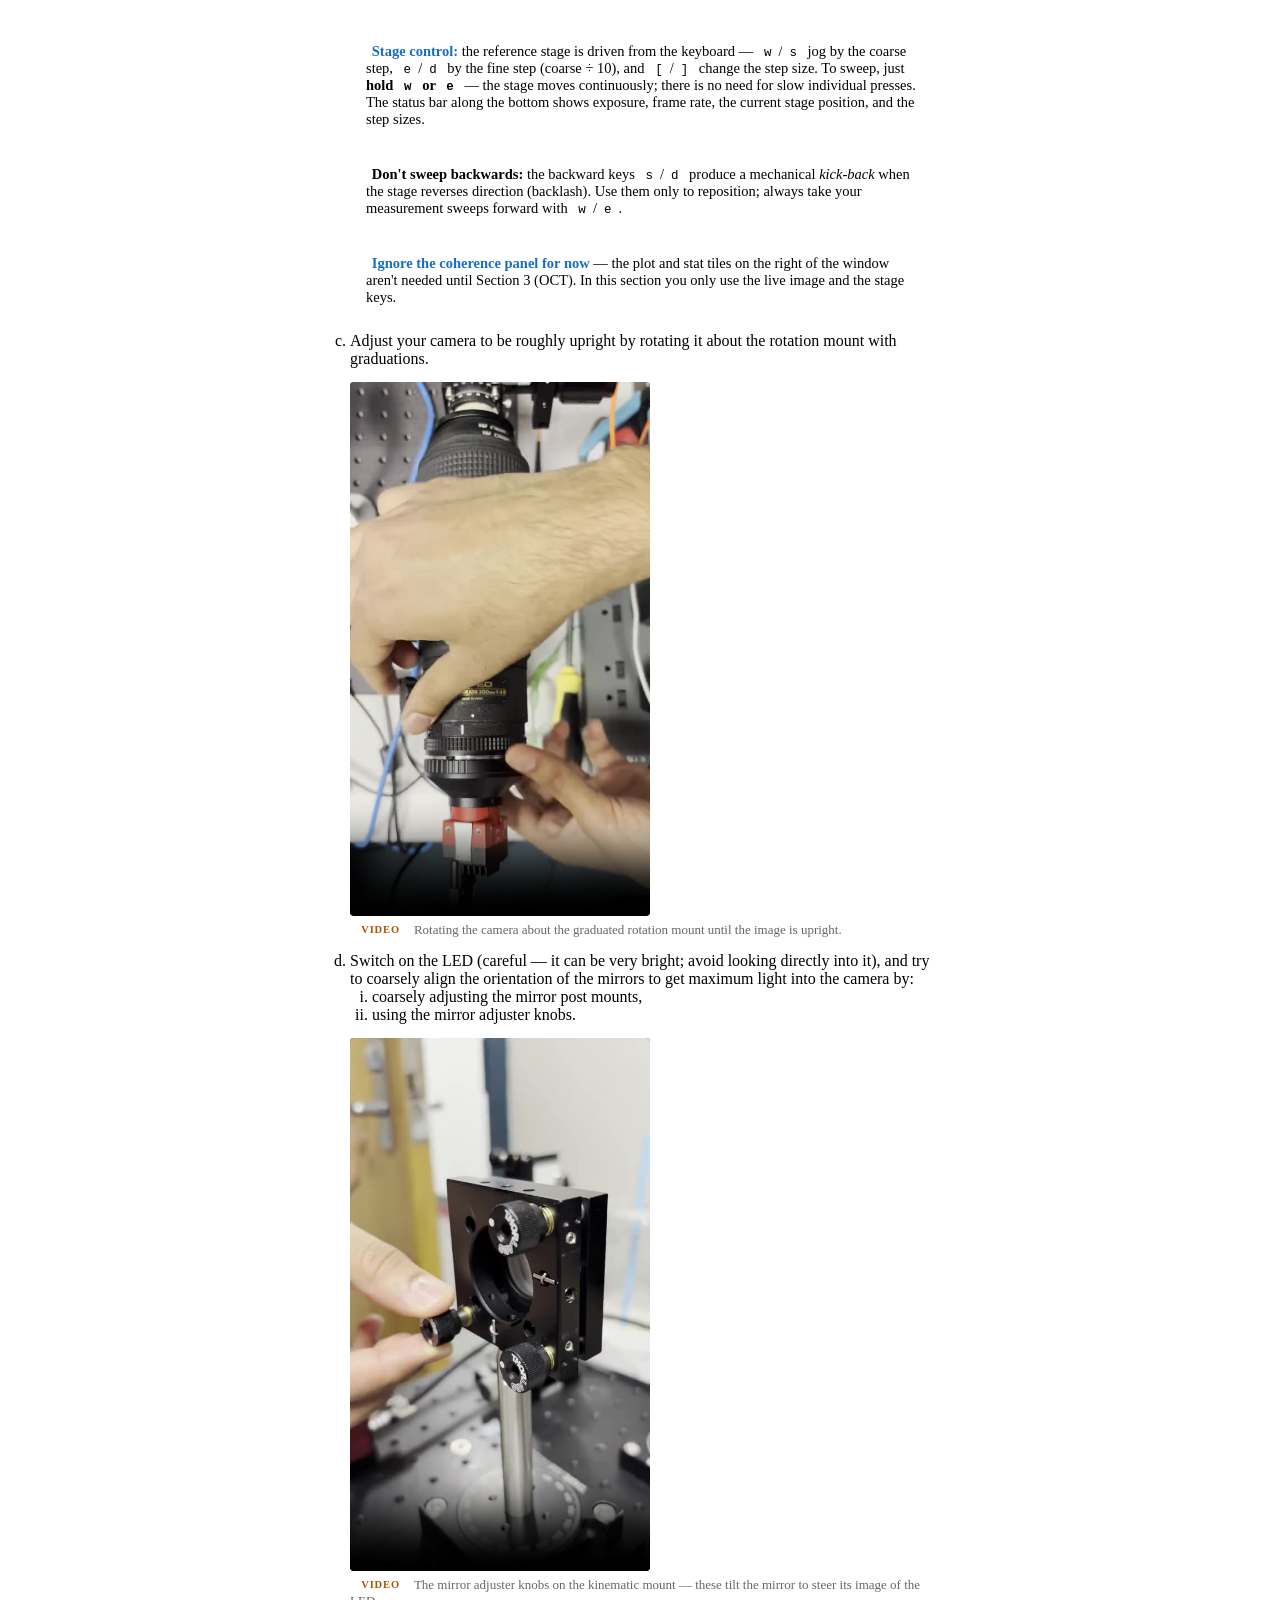
==== commit 30c76d04: "Load the lab base sheet and keep only a page-specific layer Adopts the paper/ template's arrangement" ====
--- a/index.html
+++ b/index.html
@@ -19,17 +19,18 @@
   <meta name="twitter:card" content="summary_large_image">
   <!--instructions.html redirects here, so the preferred URL is declared explicitly.-->
   <link rel="canonical" href="https://cmu-ci-lab.github.io/summer-school/">
-  <link rel="icon" href="shared/favicon.png" type="image/png">
-  <link rel="icon" href="shared/imaging.svg" type="image/svg+xml">
+  <link rel="icon" href="/shared/favicon.png" type="image/png">
+  <link rel="icon" href="/shared/imaging.svg" type="image/svg+xml">
   <!--Preload only the faces used above the fold. Font Awesome sets font-display: block, so without
       the preload the icons below render as blank space until the font arrives.-->
-  <link rel="preload" href="shared/fonts/Lato/lato-regular.woff2" as="font" type="font/woff2" crossorigin>
-  <link rel="preload" href="shared/fonts/Lato/lato-bold.woff2" as="font" type="font/woff2" crossorigin>
-  <link rel="preload" href="shared/fontawesome/webfonts/fa-solid-900.woff2" as="font" type="font/woff2" crossorigin>
+  <link rel="preload" href="/shared/fonts/AvenirNext/avenirnext-regular.woff2" as="font" type="font/woff2" crossorigin>
+  <link rel="preload" href="/shared/fonts/AvenirNext/avenirnext-demi.woff2" as="font" type="font/woff2" crossorigin>
+  <link rel="preload" href="/shared/fontawesome/webfonts/fa-solid-900.woff2" as="font" type="font/woff2" crossorigin>
   <!--Font Awesome Free: the icon-name map, then the solid style. Add brands.min.css and its preload
       if you ever use a fa-brands icon here.-->
-  <link rel="stylesheet" href="shared/fontawesome/css/fontawesome.min.css">
-  <link rel="stylesheet" href="shared/fontawesome/css/solid.min.css">
+  <link rel="stylesheet" href="/shared/fontawesome/css/fontawesome.min.css">
+  <link rel="stylesheet" href="/shared/fontawesome/css/solid.min.css">
+  <link rel="stylesheet" href="/shared/style.css">
   <link rel="stylesheet" href="index_files/style.css">
   <title>Interferometric Imaging — ICCP Summer School</title>
 </head>
@@ -77,7 +78,7 @@
   <main id="main" class="content" tabindex="-1"><div class="content-inner">
 
     <header>
-      <a href="https://imaging.cs.cmu.edu/"><img id="logo" width="64" height="64" src="shared/imaging.svg" alt="Carnegie Mellon computational imaging"></a>
+      <a href="https://imaging.cs.cmu.edu/"><img id="logo" width="64" height="64" src="/shared/imaging.svg" alt="Carnegie Mellon computational imaging"></a>
       <a href="index.html"><h1 id="top">Interferometric Imaging</h1></a>
       <p class="venue">ICCP Summer School</p>
       <p class="doc-sub">Build a Michelson-style interferometer on a breadboard, align it to see white-light
--- a/index_files/style.css
+++ b/index_files/style.css
@@ -15,23 +15,18 @@
 /* ── Palette (light) ── */
 :root {
 	color-scheme: light dark;
-	--bg:          #fff;
-	--sidebar:     #f0f0f0;
-	--surface:     #f0f0f0;
-	--line:        #ddd;
-	--line-strong: #c0c0c0;
-	--text:        #000;
-	--text-2:      #444;
-	--muted:       #666;
-	--link:        #1772d0;
-	--accent:      #b35500;
-	--accent-bg:   #fff3e0;
-	/* Same hues, darkened just enough to clear WCAG AA on the --surface grey that
-	   callouts, code blocks and theory panels sit on (#b35500 is 4.37:1 there). */
+
+	/* Specific to this guide. The base sheet has no equivalents: it is light-only, so it
+	   needs no explicit page background, and it has no long-form components that call for a
+	   secondary or muted text tone. The -on-surface pair are the shared hues darkened just
+	   enough to clear WCAG AA on the --surface grey that callouts, code blocks and theory
+	   panels sit on (#b35500 is 4.37:1 there, #1772d0 is 4.23:1). */
+	--bg:                #fff;
+	--text-2:            #444;
+	--muted:             #666;
+	--kbd-bg:            #fff;
 	--link-on-surface:   #166dc7;
 	--accent-on-surface: #af5300;
-	--kbd-bg:      #fff;
-	--body-font:   'Avenir Next Pro', 'Avenir Next', Avenir, 'Lato', Verdana, Helvetica, sans-serif;
 }
 
 /* ── Palette (dark) ──
@@ -40,20 +35,20 @@
    long enough to be read in a dim optics room, so both schemes are maintained here. */
 @media (prefers-color-scheme: dark) {
 	:root {
-		--bg:          #141414;
-		--sidebar:     #1e1e1e;
-		--surface:     #1e1e1e;
-		--line:        #333;
-		--line-strong: #4a4a4a;
-		--text:        #eee;
-		--text-2:      #c0c0c0;
-		--muted:       #9a9a9a;
-		--link:        #5ba3e8;
-		--accent:      #e08a45;
-		--accent-bg:   #2e2216;
+		--text:          #eee;
+		--link:          #5ba3e8;
+		--accent:        #e08a45;
+		--surface:       #1e1e1e;
+		--border-strong: #4a4a4a;
+		--border-soft:   #333;
+		--award-bg:      #2e2216;
+
+		--bg:                #141414;
+		--text-2:            #c0c0c0;
+		--muted:             #9a9a9a;
+		--kbd-bg:            #2a2a28;
 		--link-on-surface:   #5ba3e8;
 		--accent-on-surface: #e08a45;
-		--kbd-bg:      #2a2a28;
 	}
 }
 
@@ -74,104 +69,62 @@
    https://imaging.cs.cmu.edu/shared/fonts/AvenirNext/ and add an
    Access-Control-Allow-Origin header for *.woff2 there - but check the MyFonts license
    first, since the kit was licensed for that domain, not for github.io. */
-@font-face {
-	font-family: 'Avenir Next Pro';
-	font-style: normal;
-	font-weight: 400;
-	font-display: swap;
-	src: url(../shared/fonts/AvenirNext/avenirnext-regular.woff2) format('woff2');
-}
-
-@font-face {
-	font-family: 'Avenir Next Pro';
-	font-style: normal;
-	font-weight: 700;
-	font-display: swap;
-	src: url(../shared/fonts/AvenirNext/avenirnext-demi.woff2) format('woff2');
-}
-
-@font-face {
-	font-family: 'Avenir Next Pro';
-	font-style: italic;
-	font-weight: 400;
-	font-display: swap;
-	src: url(../shared/fonts/AvenirNext/avenirnext-italic.woff2) format('woff2');
-}
-
-@font-face {
-	font-family: 'Avenir Next Pro';
-	font-style: italic;
-	font-weight: 700;
-	font-display: swap;
-	src: url(../shared/fonts/AvenirNext/avenirnext-demiitalic.woff2) format('woff2');
-}
-
-@font-face {
-	font-family: 'Lato';
-	font-style: normal;
-	font-weight: 400;
-	font-display: swap;
-	src: url(../shared/fonts/Lato/lato-regular.woff2) format('woff2');
-}
-
-@font-face {
-	font-family: 'Lato';
-	font-style: normal;
-	font-weight: 700;
-	font-display: swap;
-	src: url(../shared/fonts/Lato/lato-bold.woff2) format('woff2');
-}
-
-@font-face {
-	font-family: 'Lato';
-	font-style: italic;
-	font-weight: 400;
-	font-display: swap;
-	src: url(../shared/fonts/Lato/lato-italic.woff2) format('woff2');
-}
-
-@font-face {
-	font-family: 'Lato';
-	font-style: italic;
-	font-weight: 700;
-	font-display: swap;
-	src: url(../shared/fonts/Lato/lato-bolditalic.woff2) format('woff2');
-}
-
-/* Media never overflows its container; height follows to keep the aspect ratio. The
-   base lab sheet carries the same rule, and the explicit width/height attributes on this
-   page's figures make it load-bearing: without it an image renders at its intrinsic
-   width and blows out the layout on a phone. */
 img, video {
 	max-width: 100%;
 	height: auto;
 }
 
-/* Long paths and command lines in inline code must not force a horizontal scroll. */
-body {
-	overflow-wrap: break-word;
-}
-
 html { background: var(--bg); scroll-padding-top: 24px; }
 @media (prefers-reduced-motion: no-preference) { html { scroll-behavior: smooth; } }
+/* ── Undo the base sheet's single-column page ──
+   The base sheet lays out a centred 60em page: it caps the body width, indents every block
+   element 1em from the left, justifies it and sizes it at calc(100% - 1em). This page is a
+   flex layout with a sidebar, and its figure grids, option cards and video rows are flex
+   children that those widths break.
+
+   `revert` rolls these back to the browser defaults the components below were built
+   against, rather than zeroing the indent and keeping the base sheet's block margins:
+   those margins also land on nested lists and on paragraphs inside list items, which grew
+   Parts 2 and 3 by about 1400px each. Font, colour, leading, and every component the base
+   sheet defines still come from it - only its block-layout model is replaced. */
 body {
 	background: var(--bg);
-	color: var(--text);
-	font-family: var(--body-font);
-	/* 1.3 is the lab base sheet's leading. Everything in the header inherits it, so this
-	   one declaration is what makes the venue line, the details list and the teaser sit at
-	   the same heights here as on a deployed lab page. */
-	line-height: 1.3;
-	font-size: 16px;
+	/* Long paths and command lines in inline code must not force a horizontal scroll. */
+	overflow-wrap: break-word;
+	max-width: none;
 	margin: 0;
-}
+	padding: 0;
+}
+
+p, ul, ol, iframe, table, figure, pre {
+	text-align: revert;
+	margin: revert;
+	width: revert;
+}
+
+li { margin: revert; }
+
+/* The base sheet gives every <video> the content-column width, which is right for a paper
+   or course page but not here: this guide authors each clip's display size with the HTML
+   width attribute, and that is a presentational hint, so *any* author-level width
+   declaration beats it. Without these the clips jump to their intrinsic resolution - the
+   540x960 phone captures rendered at 540px instead of 300px, which alone added ~1400px to
+   each of Parts 2 and 3. A new clip needs its width adding here. */
+video { margin: revert; }
+video[width="300"]  { width: 300px; }
+video[width="540"]  { width: 540px; }
+video[width="560"]  { width: 560px; }
+video[width="640"]  { width: 640px; }
+video[width="1428"] { width: 1428px; }
+
+pre { width: revert; }
 
 /* ── Layout ── */
 .layout { display: flex; min-height: 100vh; }
 .sidebar {
 	width: 280px; flex: 0 0 280px;
-	background: var(--sidebar);
-	border-right: 1px solid var(--line-strong);
+	background: var(--surface);
+	border-right: 1px solid var(--border-strong);
 	padding: 32px 20px 32px 28px;
 	box-sizing: border-box;
 	position: sticky; top: 0; height: 100vh; overflow-y: auto;
@@ -186,7 +139,7 @@
    fixed 280px, so below roughly 860px the content column stops being readable. */
 @media (max-width: 53.75em) {
 	.layout { display: block; }
-	.sidebar { position: static; width: auto; height: auto; border-right: none; border-bottom: 1px solid var(--line-strong); }
+	.sidebar { position: static; width: auto; height: auto; border-right: none; border-bottom: 1px solid var(--border-strong); }
 	.content { padding: 32px 20px 64px; }
 }
 
@@ -206,54 +159,33 @@
 .side-num { display: inline-block; width: 1.4em; color: var(--muted); font-variant-numeric: tabular-nums; }
 
 /* ── Header ──
-   .venue and ul.details carry the same look as the lab course/tutorial templates, which
-   is what makes a visitor recognise this as one of the lab's pages. */
-/* Matches .authors/.venue in the lab base sheet: the venue line reads as text under the
-   title, not as a section heading. No colour override there, so none here either. The
-   sheet's `width: auto` and `text-align: left` are no-ops in this layout - they exist to
-   undo the base sheet's justified, inset `p` rules, which this page does not have. */
-/* Lab logo, floated into the top-right corner of the content column exactly as in the
-   base sheet. The title and venue wrap beside it; the details list and teaser clear it. */
-#logo {
-	float: right;
-	margin-left: 2em;
-}
-
-.venue {
-	margin: 0.83em 0;
-	font-size: 125%;
-	font-weight: bold;
-}
-/* Matches the course template's h1: browser-default 2em at 0.67em margins, with the base
-   sheet's colour and balanced wrapping. Line-height is inherited from the body, as it is
-   in the template. The colour is load-bearing now that the title is wrapped in a link. */
+   #logo, .venue and .skip-link now come from the base sheet unchanged. What is left here
+   is the page title, the lead sentence the templates have no equivalent for, and the
+   details list's box - the base sheet sizes and de-bullets ul.details but leaves its
+   padding and margins to the global block rule this page replaces. */
 h1 {
 	font-size: 2em;
 	margin: 0.67em 0;
 	color: var(--text);
 	text-wrap: balance;
 }
+
 .doc-sub { font-size: 17px; color: var(--text-2); margin: 0 0 20px; text-wrap: pretty; }
 
 ul.details {
 	margin: 0 0 1em 0;
 	padding-left: 0;
-	list-style-type: none;
-	font-weight: bold;
-	font-size: 110%;
 }
 
 ul.details > li { margin: 0 1em 0.5em 0; }
 
 /* Teaser figure in the header, spanning the content column like the lab templates. */
 #teaser { margin: 0 0 8px; }
-#teaser > img { width: 100%; margin: 0 0 0.5em 0; }
-#teaser > figcaption { font-style: italic; font-size: 90%; }
 
 /* ── Part banners & sections ── */
 .part {
 	display: flex; align-items: baseline; gap: 12px;
-	margin: 56px 0 8px; padding-top: 24px; border-top: 2px solid var(--line-strong);
+	margin: 56px 0 8px; padding-top: 24px; border-top: 2px solid var(--border-strong);
 }
 .part-tag {
 	font-size: 11.5px; font-weight: 700; letter-spacing: .1em; text-transform: uppercase;
@@ -270,13 +202,13 @@
 }
 .step-num {
 	flex: 0 0 auto; width: 28px; height: 28px; border-radius: 50%;
-	background: var(--surface); border: 1px solid var(--line-strong); color: var(--text-2);
+	background: var(--surface); border: 1px solid var(--border-strong); color: var(--text-2);
 	font-size: 13.5px; font-weight: 700; display: inline-flex; align-items: center; justify-content: center;
 	font-variant-numeric: tabular-nums;
 }
 .step h4 {
 	font-size: 16.5px; margin: 26px 0 8px; padding-bottom: 4px;
-	border-bottom: 1px solid var(--line);
+	border-bottom: 1px solid var(--border-soft);
 }
 .step ol.sub { margin: 8px 0 8px; padding-left: 22px; list-style: lower-alpha; }
 .step ol.sub > li { margin: 8px 0; color: var(--text); }
@@ -286,7 +218,7 @@
 /* ── Figures ── */
 figure { margin: 14px 0; }
 figure video {
-	border-radius: 0.25em; border: 1px solid var(--line-strong);
+	border-radius: 0.25em; border: 1px solid var(--border-strong);
 	display: block; max-width: 100%; height: auto; background: #000;
 }
 .vid-badge {
@@ -299,7 +231,7 @@
 .vidgrid figure { flex: 0 1 260px; min-width: 0; margin: 0; }
 .figgrid { display: flex; flex-wrap: wrap; gap: 10px; margin: 12px 0; }
 .figgrid img, figure > img {
-	border-radius: 0.25em; border: 1px solid var(--line-strong);
+	border-radius: 0.25em; border: 1px solid var(--border-strong);
 	display: block; max-width: 100%; height: auto;
 }
 .figgrid img { flex: 1 1 220px; min-width: 0; max-width: 360px; object-fit: cover; }
@@ -327,8 +259,8 @@
 .optionrow { display: flex; flex-wrap: wrap; gap: 12px; margin: 12px 0; }
 .optioncard {
 	flex: 1 1 220px; min-width: 0;
-	border: 1px solid var(--line-strong);
-	border-top: 3px solid var(--line-strong);
+	border: 1px solid var(--border-strong);
+	border-top: 3px solid var(--border-strong);
 	border-radius: 0.25em;
 	padding: 12px 14px;
 	background: var(--surface);
@@ -347,18 +279,18 @@
    link at 4.5:1 is still distinguishable from the zebra stripe (#1772d0 on #d0d0d0 is
    3.13:1). The row marker here is an inset rule instead, reusing the left-accent idiom
    the theory panel already uses, so hover costs no contrast. */
-table { border-collapse: collapse; width: 100%; }
+/* The base sheet has `table { border-collapse: collapse }` but no width; the global block
+   rule this page replaces is what stretched it. Restate it so the table fills the column. */
+table { width: 100%; }
 
 td, th {
 	padding: 0.4em 0.5em;
-	border: 1px solid var(--line-strong);
+	border: 1px solid var(--border-strong);
 	text-align: left;
 	vertical-align: top;
 }
 
 th { font-weight: 700; background: var(--surface); }
-thead th { border-bottom-width: 2px; }
-tbody tr:nth-child(even) { background: var(--surface); }
 tbody tr:hover { box-shadow: inset 3px 0 0 var(--accent); }
 
 /* Every other row is --surface, where the base link colour is only 4.23:1. */
@@ -371,18 +303,18 @@
 /* ── Callouts ── */
 .note, .warn {
 	border-radius: 0.25em; padding: 12px 16px; margin: 14px 0; font-size: 14.5px;
-	border: 1px solid var(--line-strong); background: var(--surface);
+	border: 1px solid var(--border-strong); background: var(--surface);
 }
 .note strong:first-of-type { color: var(--link-on-surface); }
 .note > i, .warn > i { margin-right: 0.15em; }
 .note > i { color: var(--link-on-surface); }
-.warn { background: var(--accent-bg); border-color: color-mix(in srgb, var(--accent) 35%, transparent); }
+.warn { background: var(--award-bg); border-color: color-mix(in srgb, var(--accent) 35%, transparent); }
 .warn strong:first-of-type, .warn > i { color: var(--accent); }
 .tip strong:first-of-type, .tip > i { color: var(--accent-on-surface); }
 
 /* ── Theory panel & math ── */
 .theory {
-	border: 1px solid var(--line-strong); border-left: 3px solid var(--accent);
+	border: 1px solid var(--border-strong); border-left: 3px solid var(--accent);
 	background: var(--surface); border-radius: 0.25em;
 	padding: 14px 18px; margin: 18px 0; font-size: 15px;
 }
@@ -407,7 +339,7 @@
 pre, code {
 	font-family: ui-monospace, SFMono-Regular, Menlo, Consolas, monospace;
 	background-color: var(--surface);
-	border: 1px solid var(--line);
+	border: 1px solid var(--border-soft);
 	border-radius: 0.25em;
 }
 pre {
@@ -422,7 +354,7 @@
 pre .ok { color: var(--accent-on-surface); font-weight: 700; }
 kbd {
 	font-family: ui-monospace, SFMono-Regular, Menlo, Consolas, monospace; font-size: 12.5px;
-	background: var(--kbd-bg); border: 1px solid var(--line-strong);
+	background: var(--kbd-bg); border: 1px solid var(--border-strong);
 	border-bottom-width: 2px; border-radius: 0.25em; padding: 1px 7px;
 }
 
@@ -431,7 +363,7 @@
 a:focus, a:hover, a:active { color: var(--accent); text-decoration: none; }
 .note a:hover, .note a:focus, .warn a:hover, .warn a:focus,
 .theory a:hover, .theory a:focus, pre a:hover, pre a:focus { color: var(--accent-on-surface); }
-hr.soft { border: none; border-top: 1px solid var(--line); margin: 48px 0 0; }
+hr.soft { border: none; border-top: 1px solid var(--border-soft); margin: 48px 0 0; }
 ul.plain { padding-left: 22px; }
 ul.plain li { margin: 6px 0; }
 
@@ -443,42 +375,10 @@
 	font-style: italic;
 	margin-top: 40px;
 	padding-top: 16px;
-	border-top: 1px solid var(--line);
+	border-top: 1px solid var(--border-soft);
 }
 
 footer p { margin: 6px 0; }
-
-/* In-page anchor targets stop short of the viewport edge instead of sitting flush. */
-[id] { scroll-margin-top: 1em; }
-
-/* ── Accessibility helpers (from the lab base sheet) ── */
-.visually-hidden {
-	position: absolute;
-	width: 1px;
-	height: 1px;
-	margin: -1px;
-	padding: 0;
-	border: 0;
-	overflow: hidden;
-	clip: rect(0, 0, 0, 0);
-	clip-path: inset(50%);
-	white-space: nowrap;
-}
-
-.skip-link:focus {
-	position: fixed;
-	top: 0.5em;
-	left: 0.5em;
-	width: auto;
-	height: auto;
-	margin: 0;
-	padding: 0.5em 1em;
-	clip: auto;
-	clip-path: none;
-	background: var(--surface);
-	border: 1px solid var(--line-strong);
-	z-index: 100;
-}
 
 /* ── Printing ── */
 @media print {
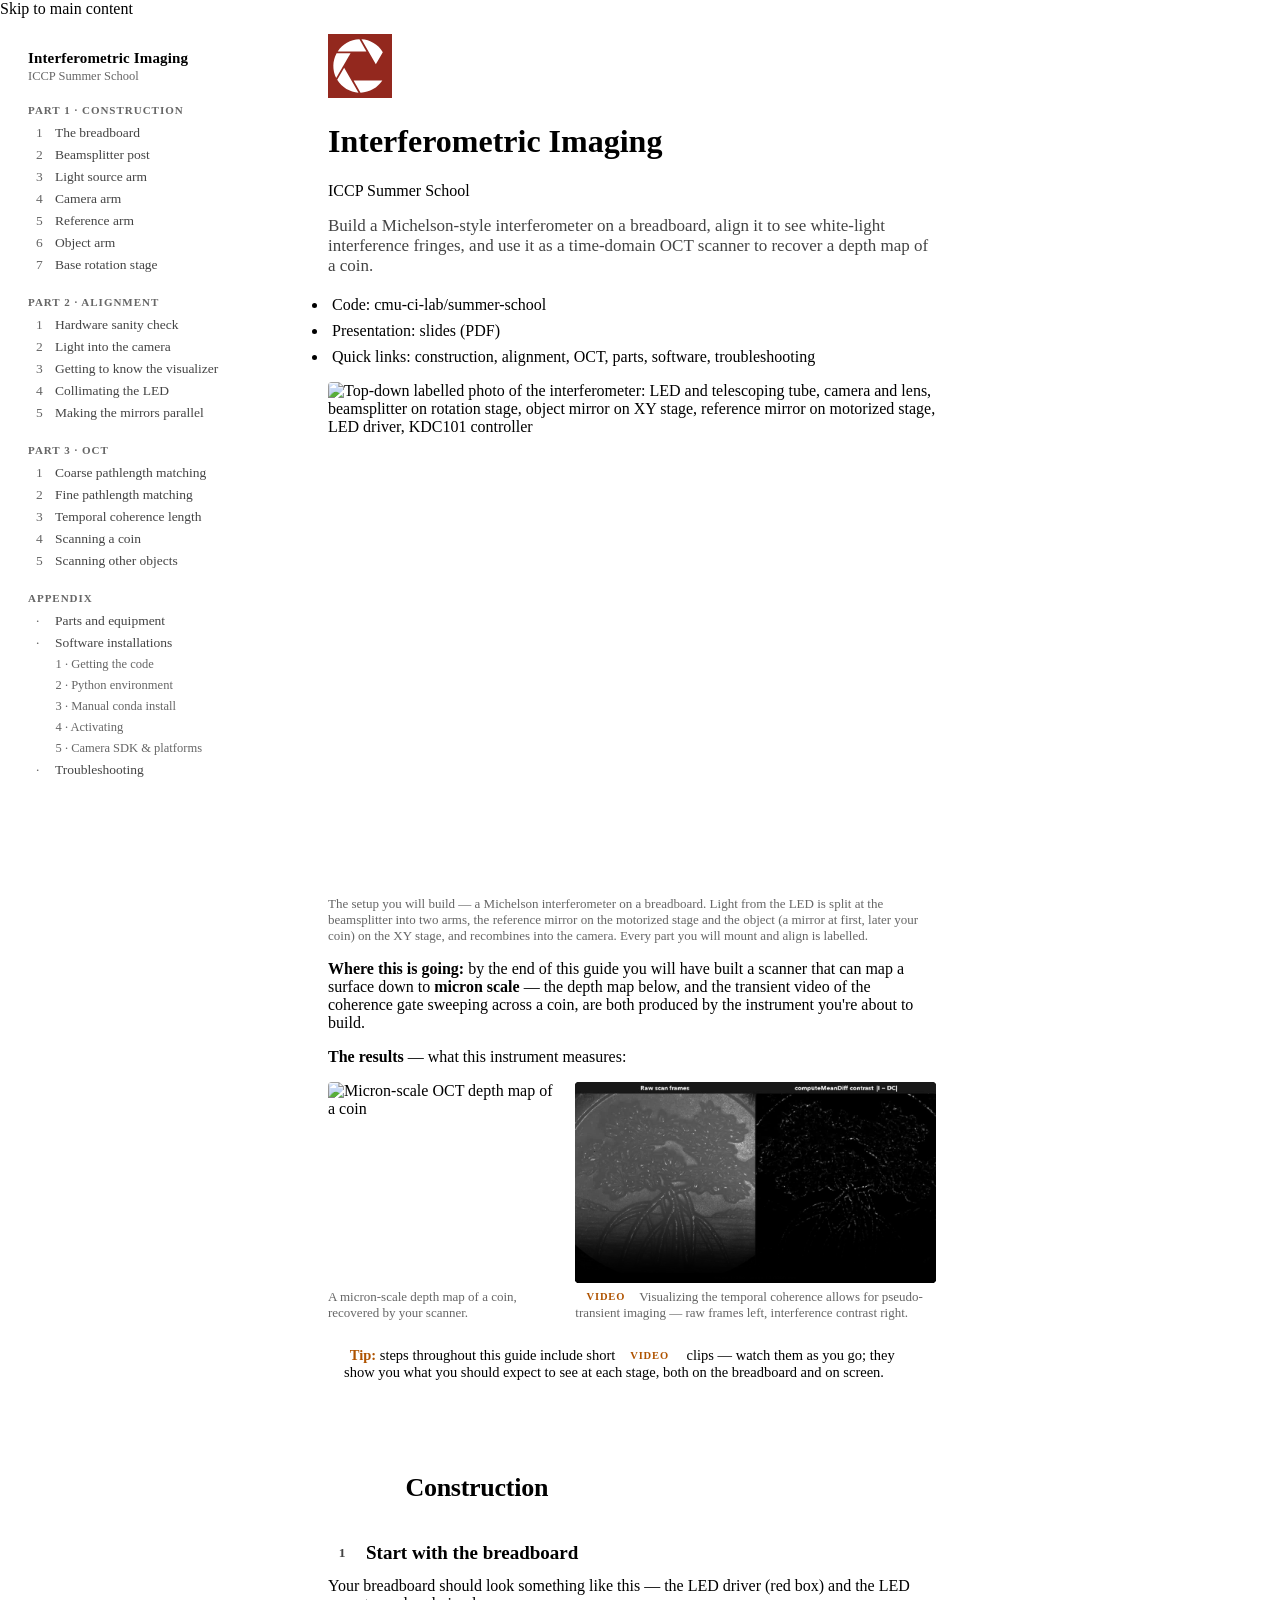
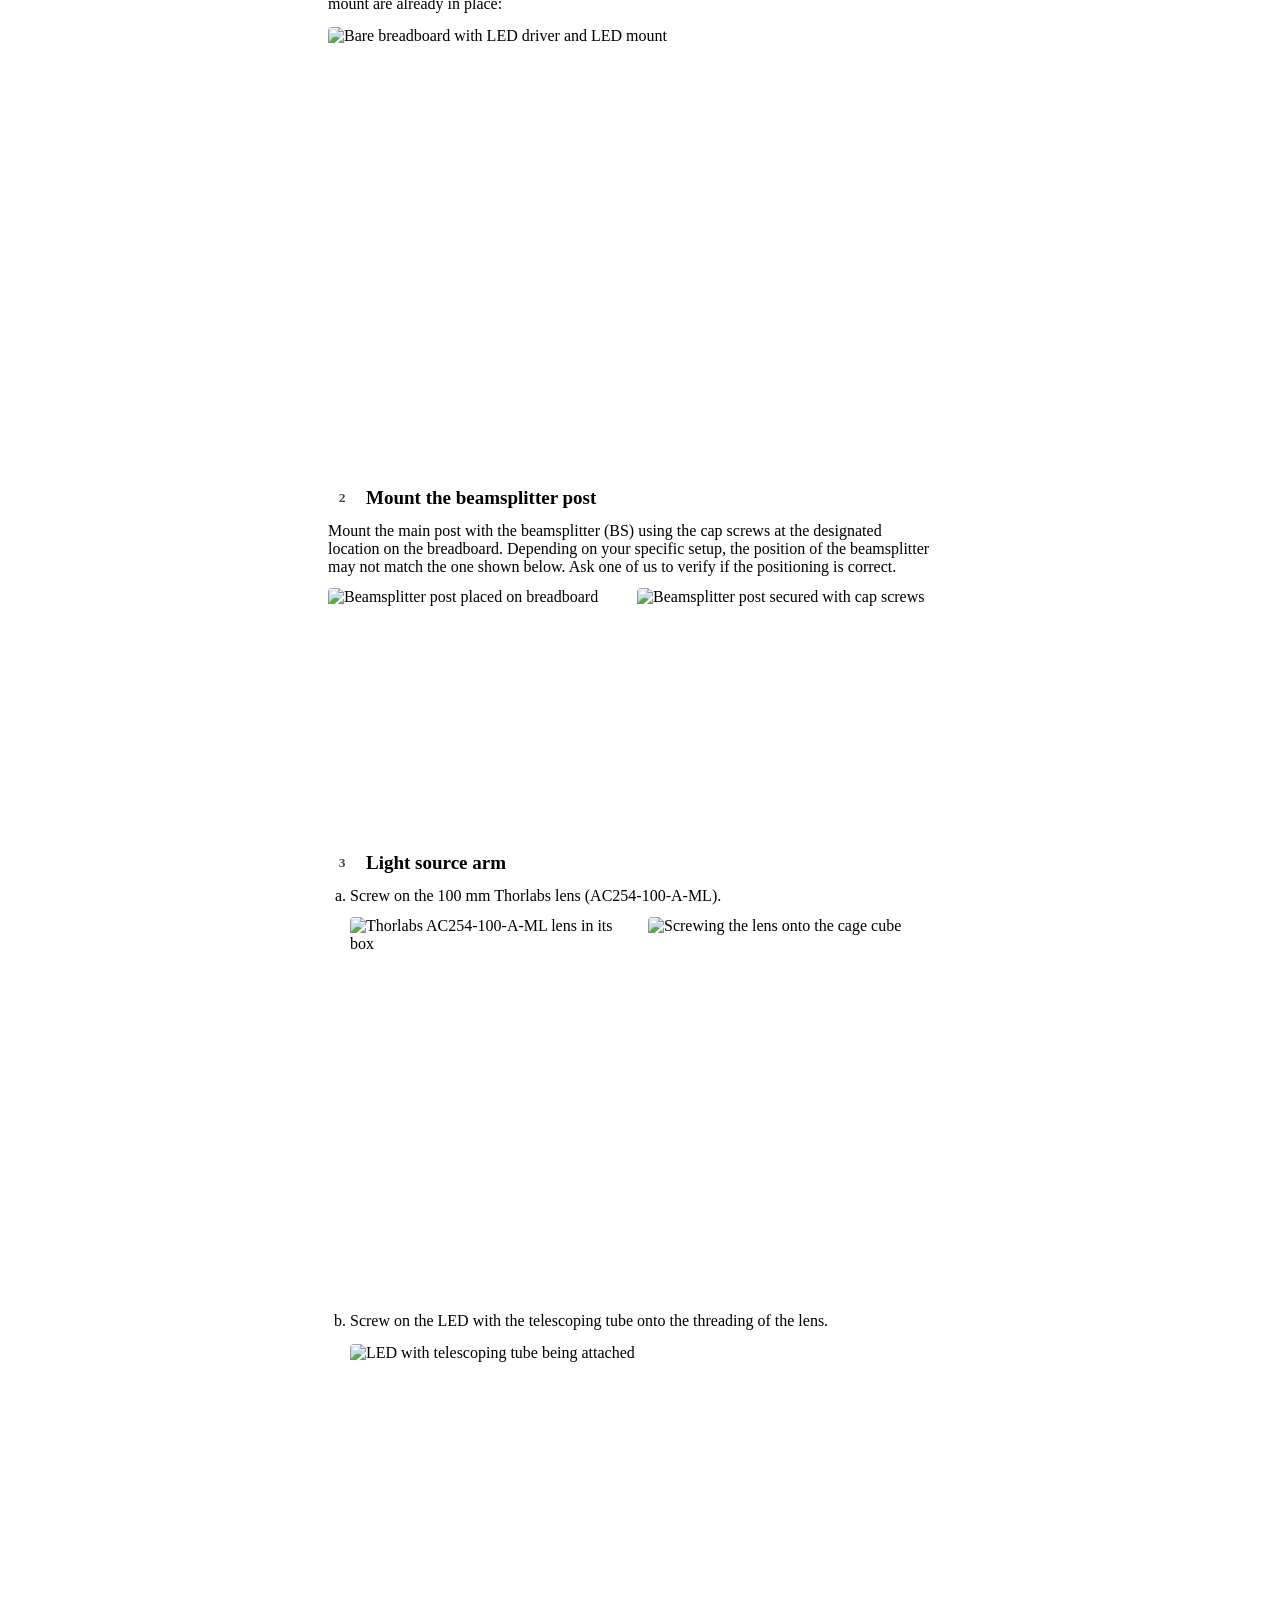
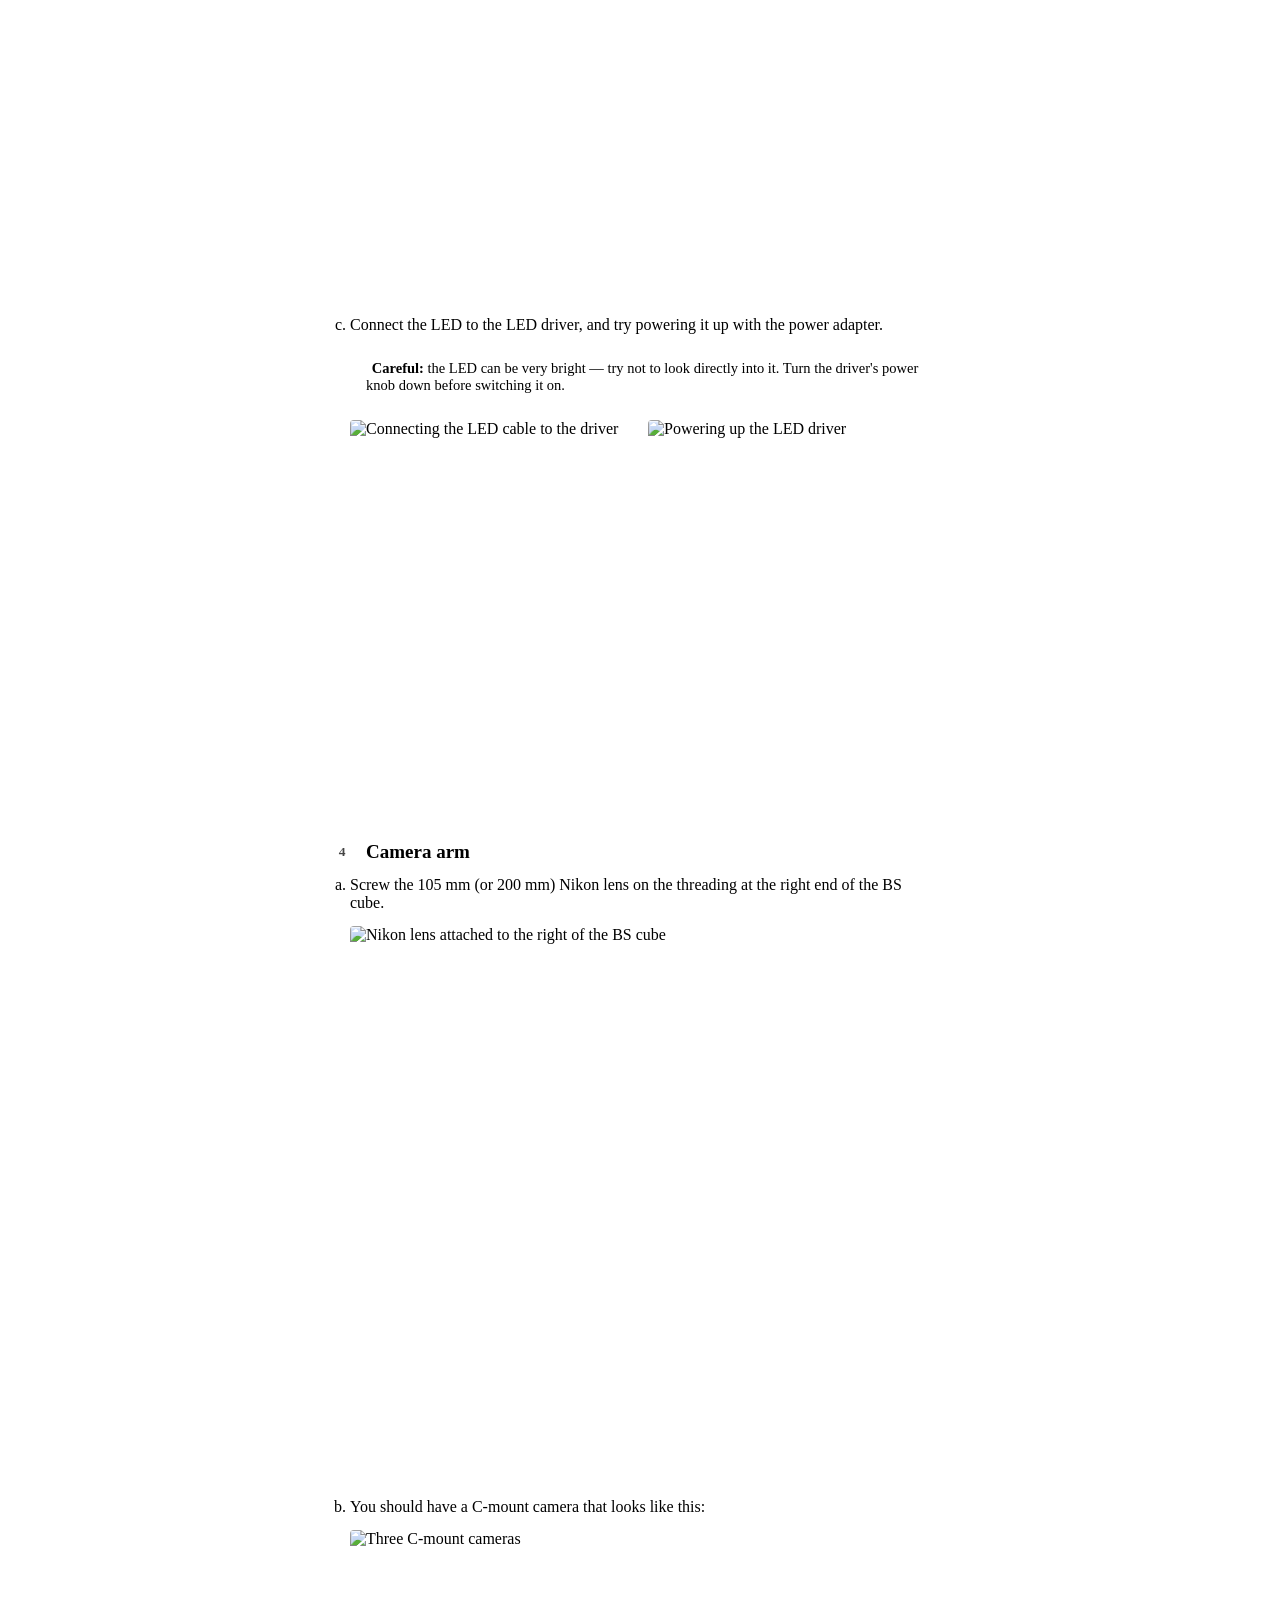
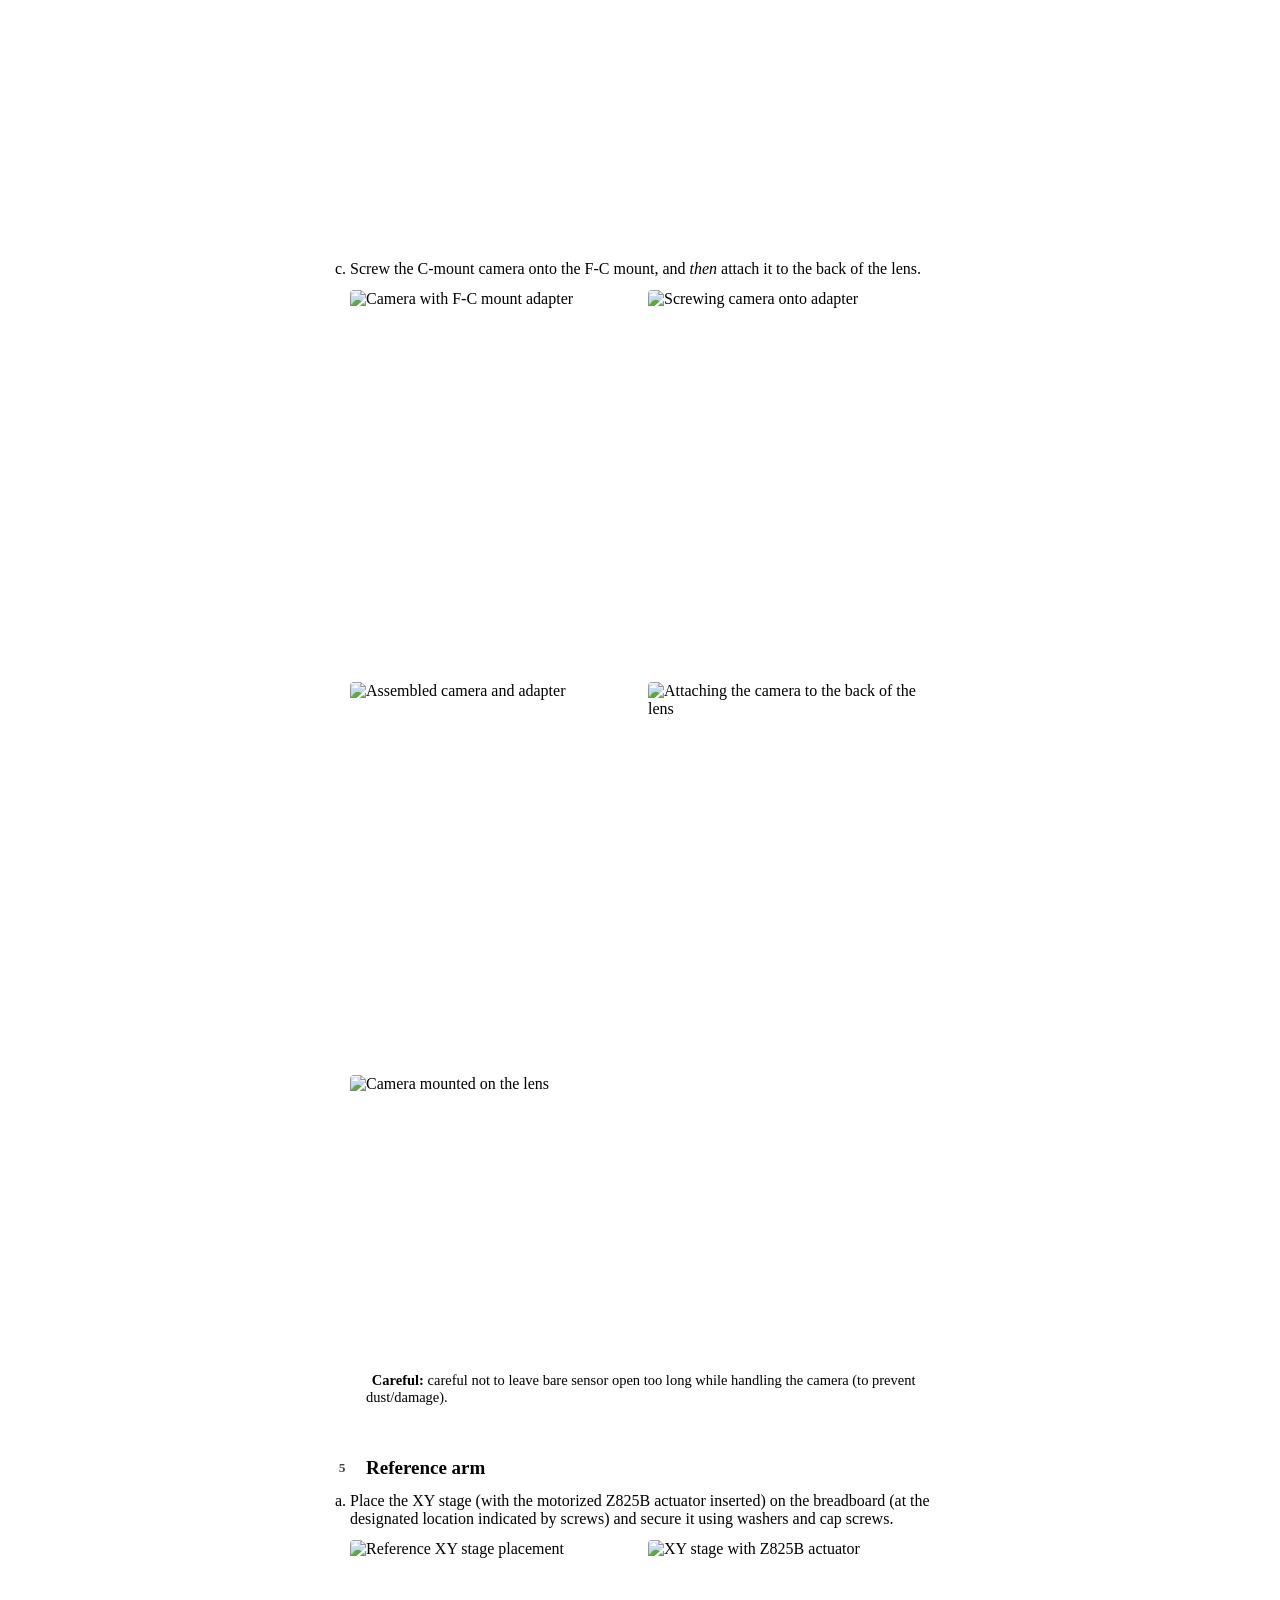
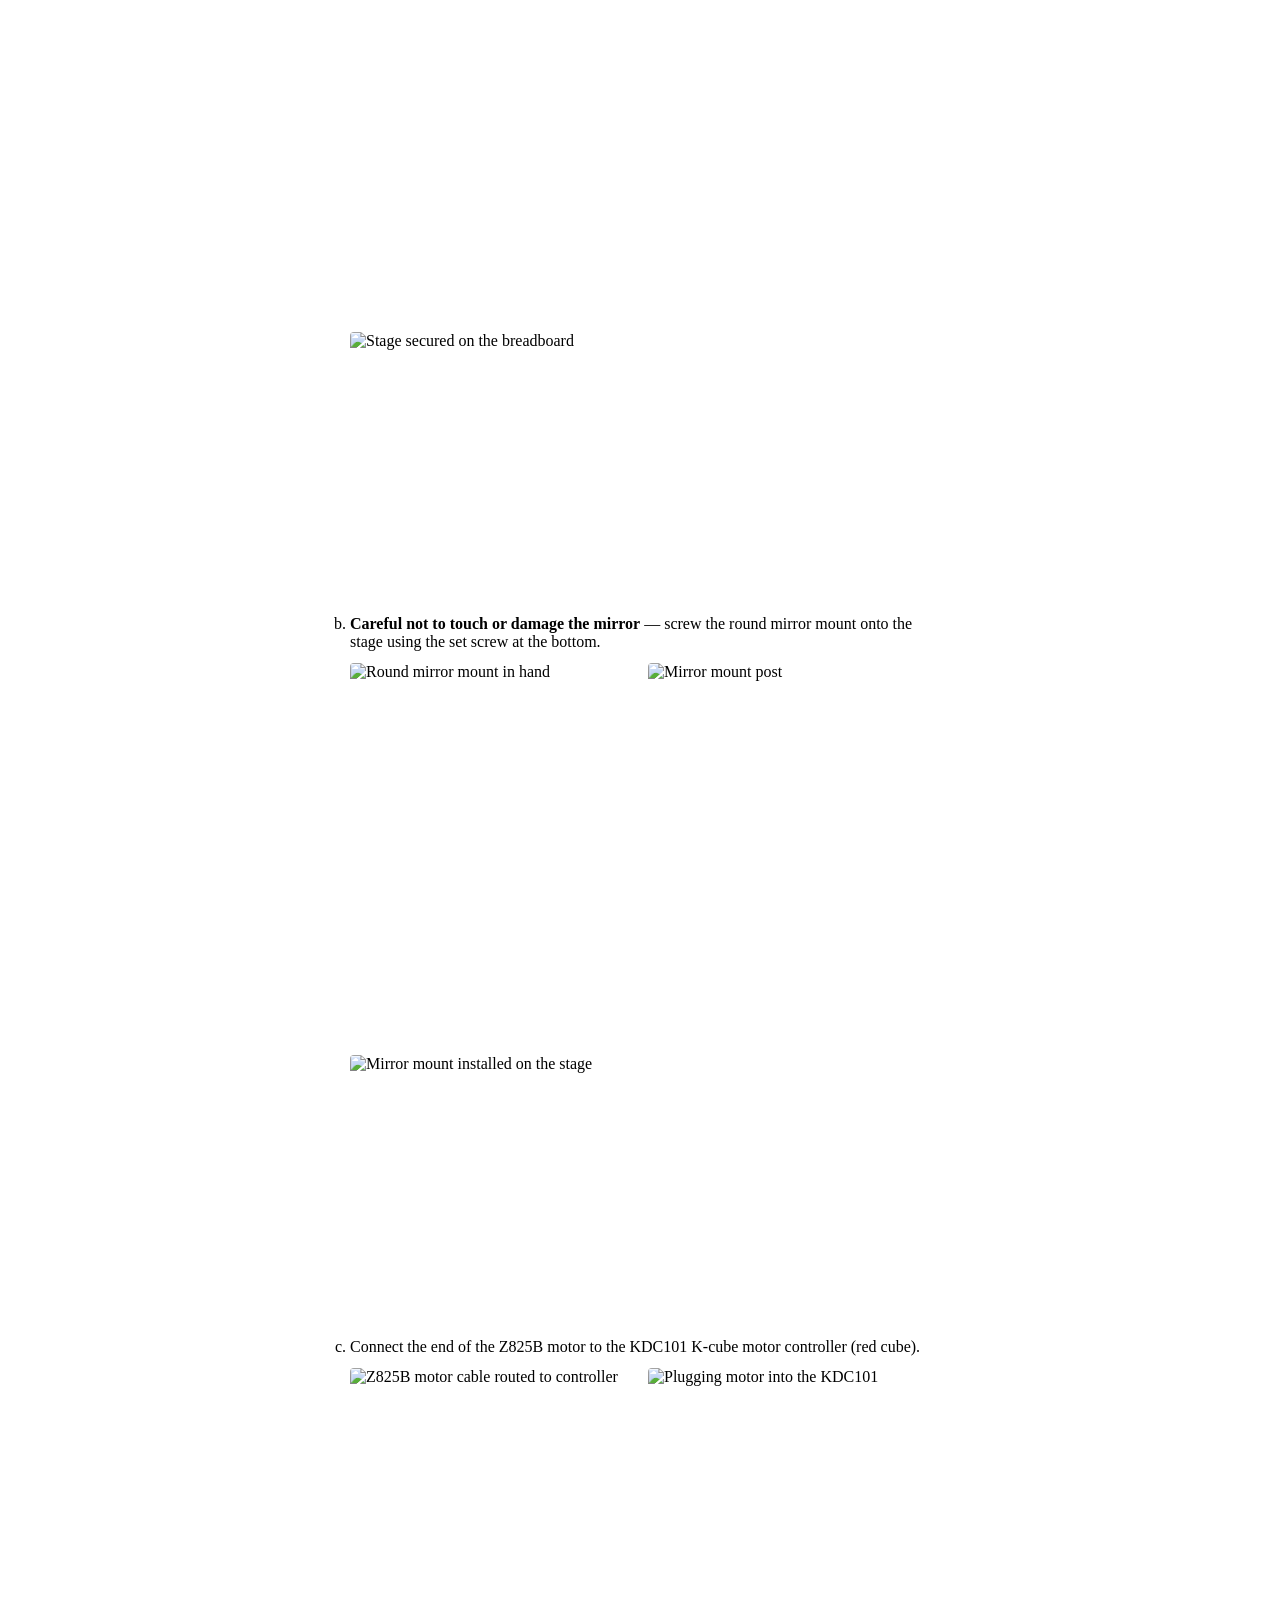
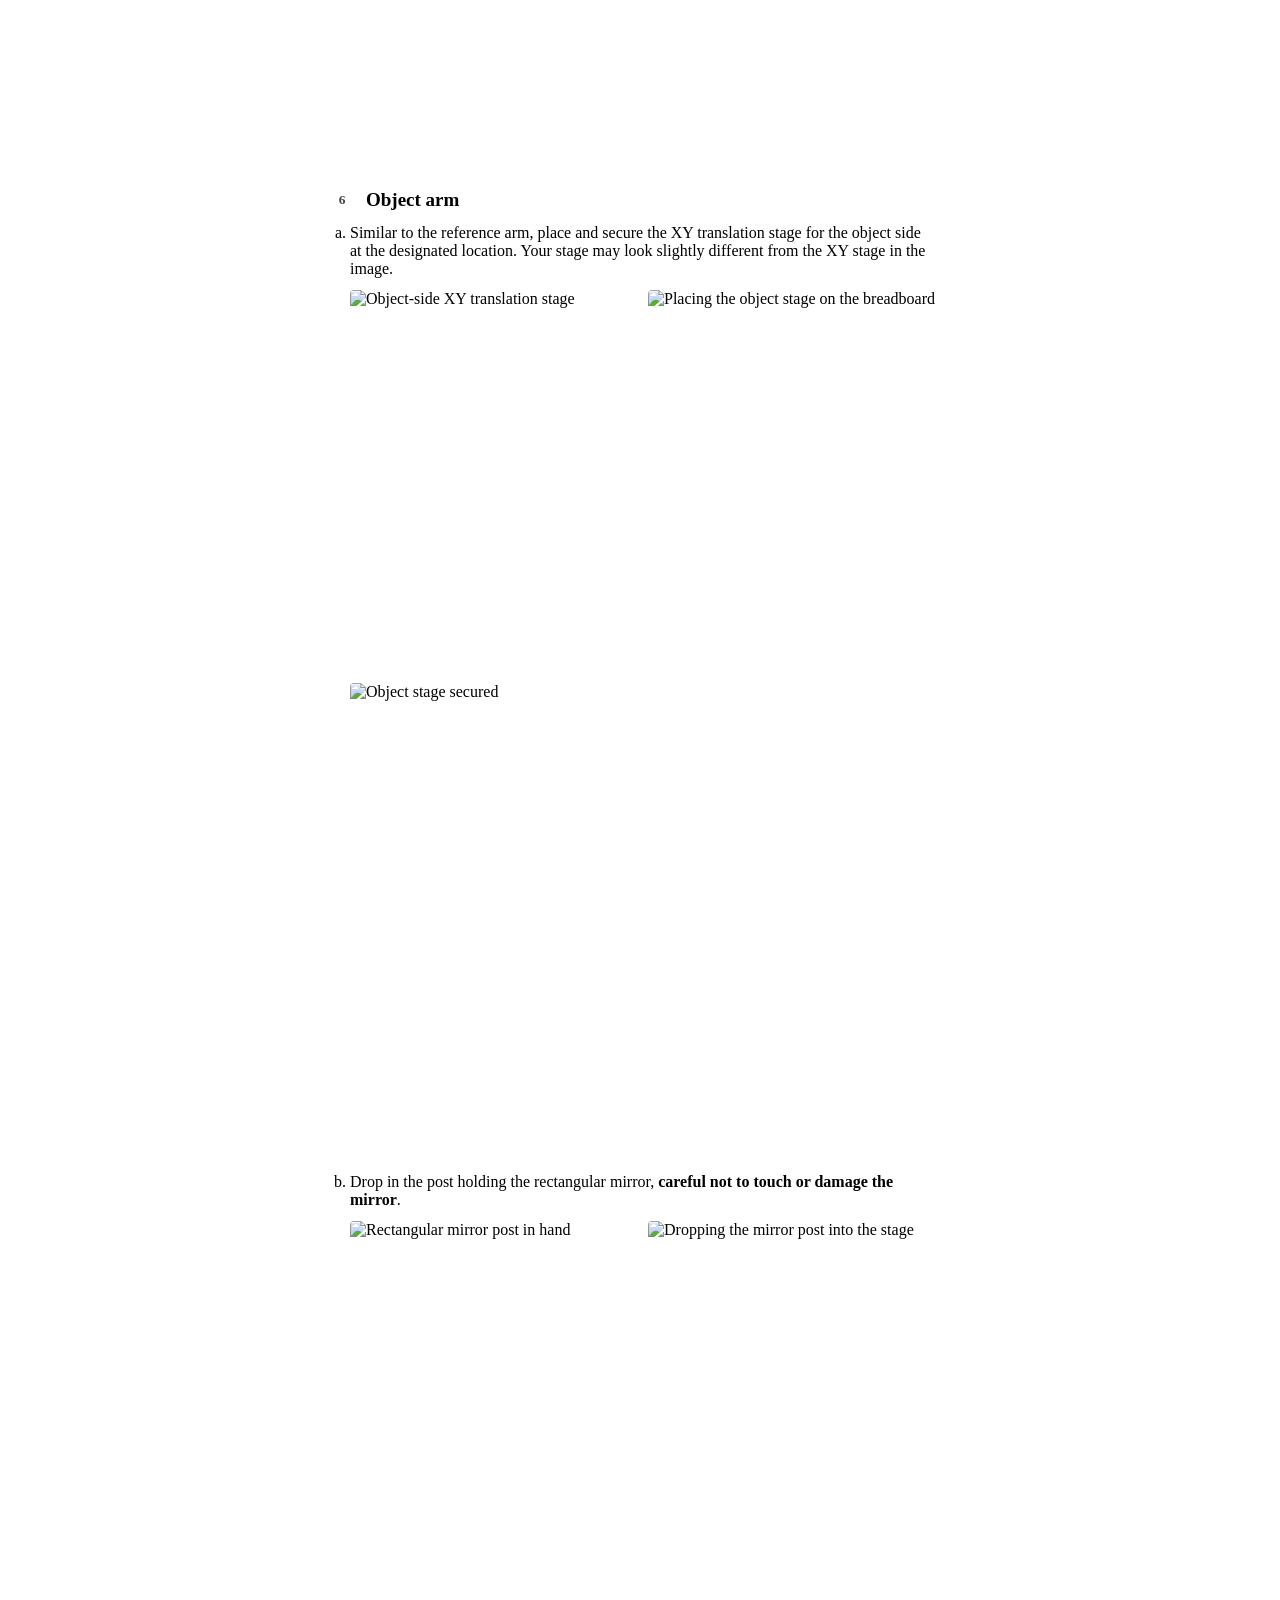
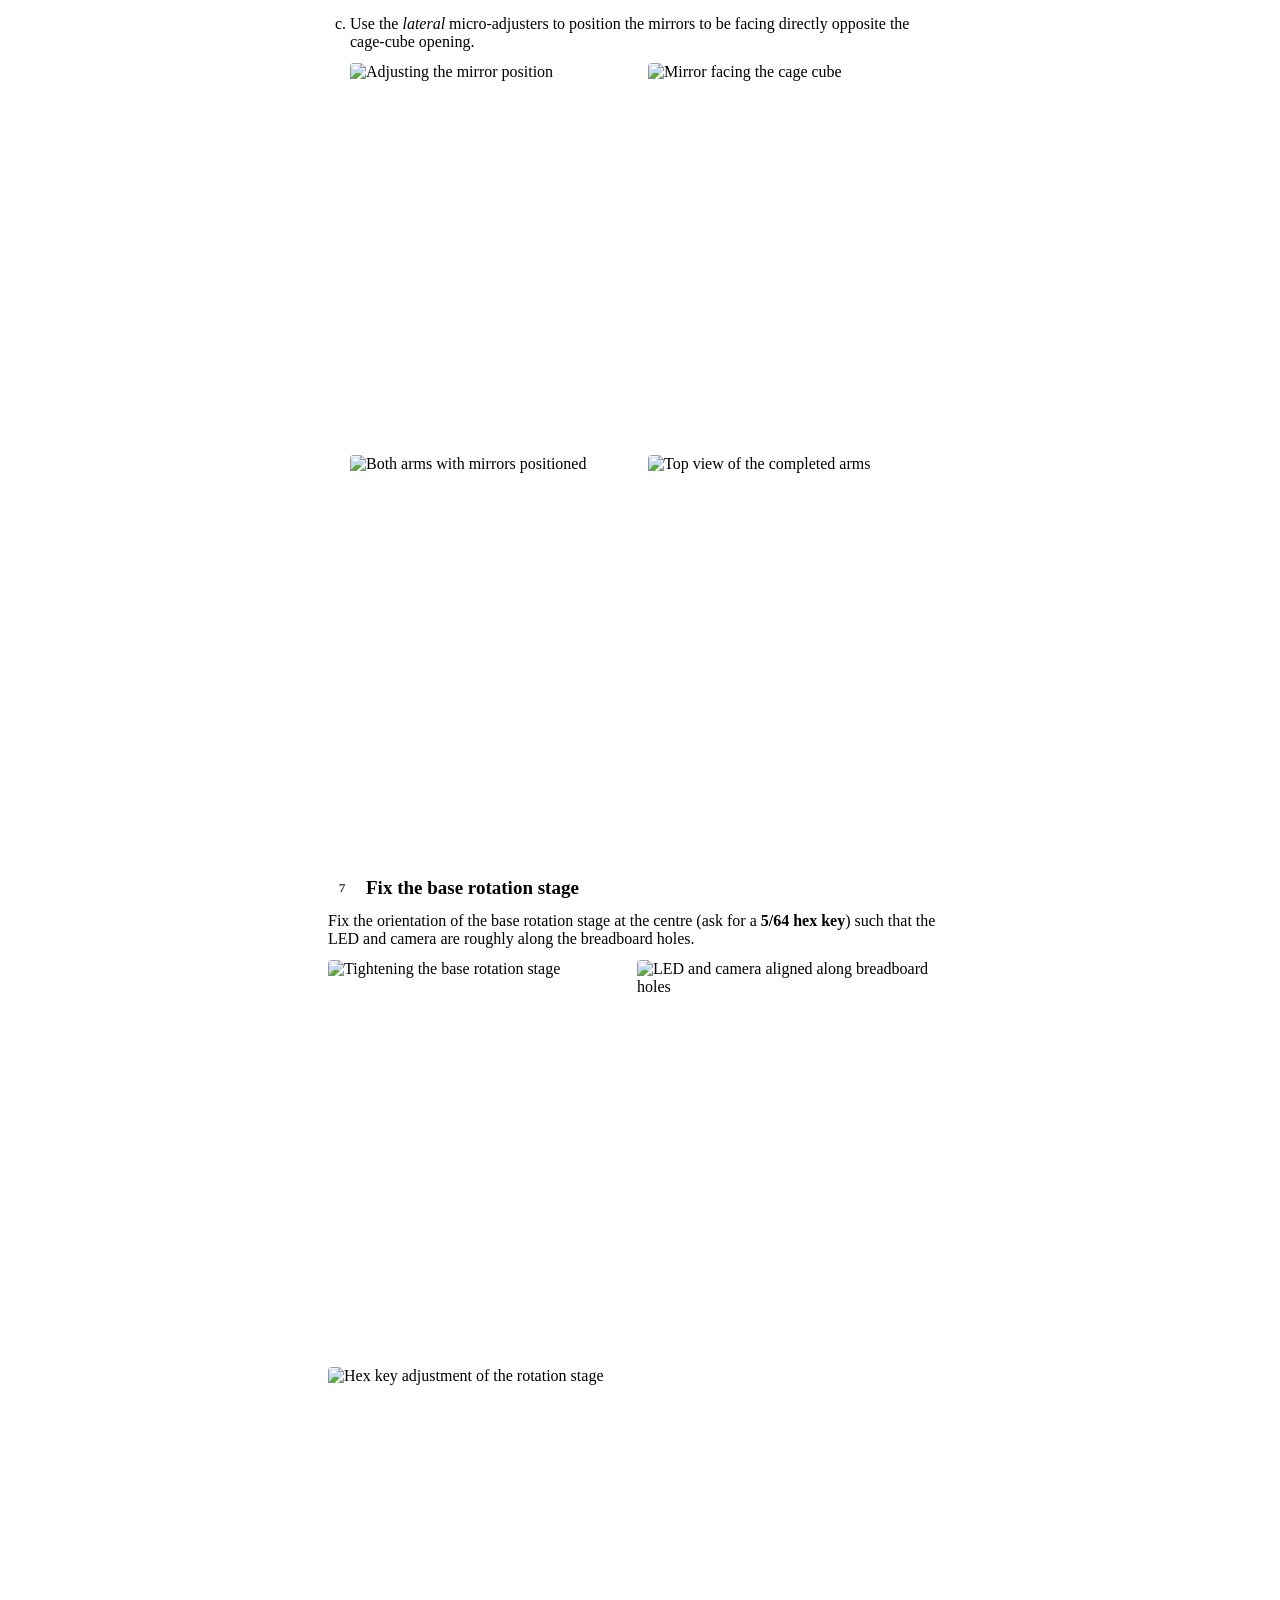
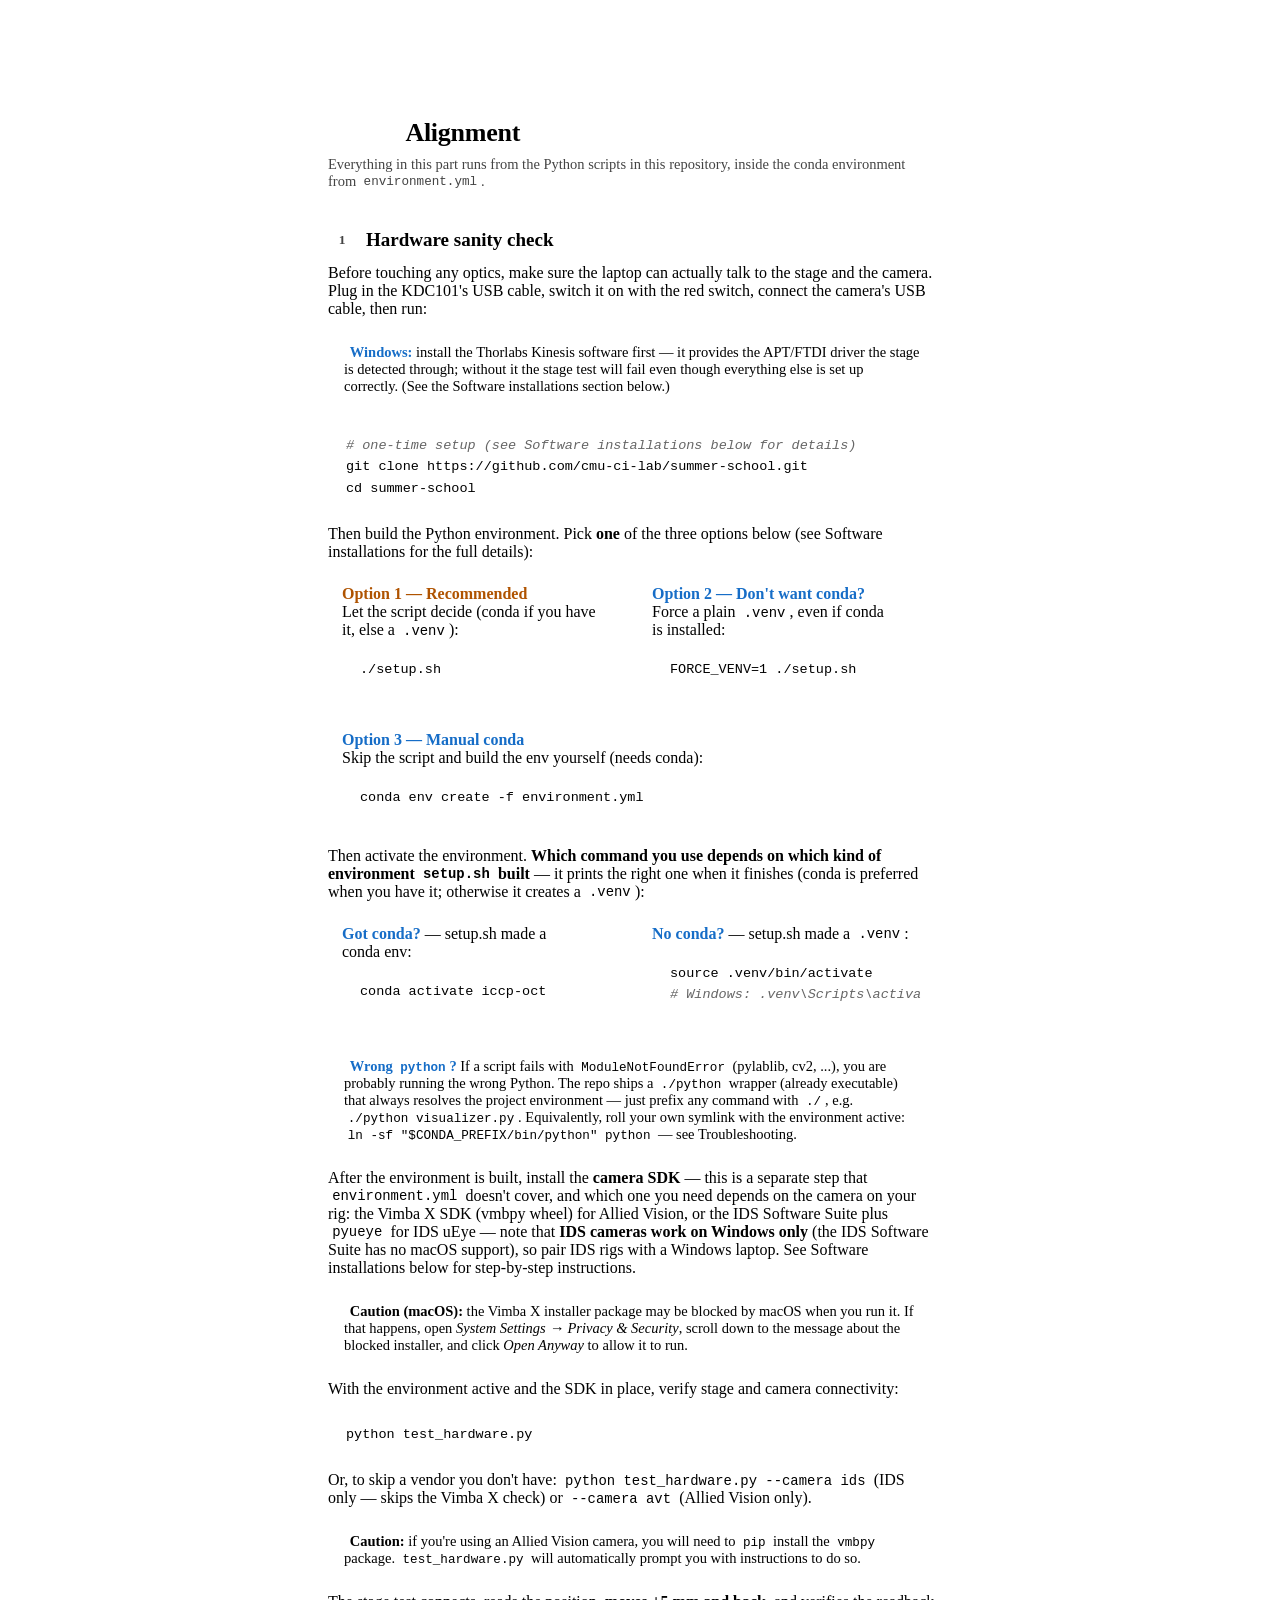
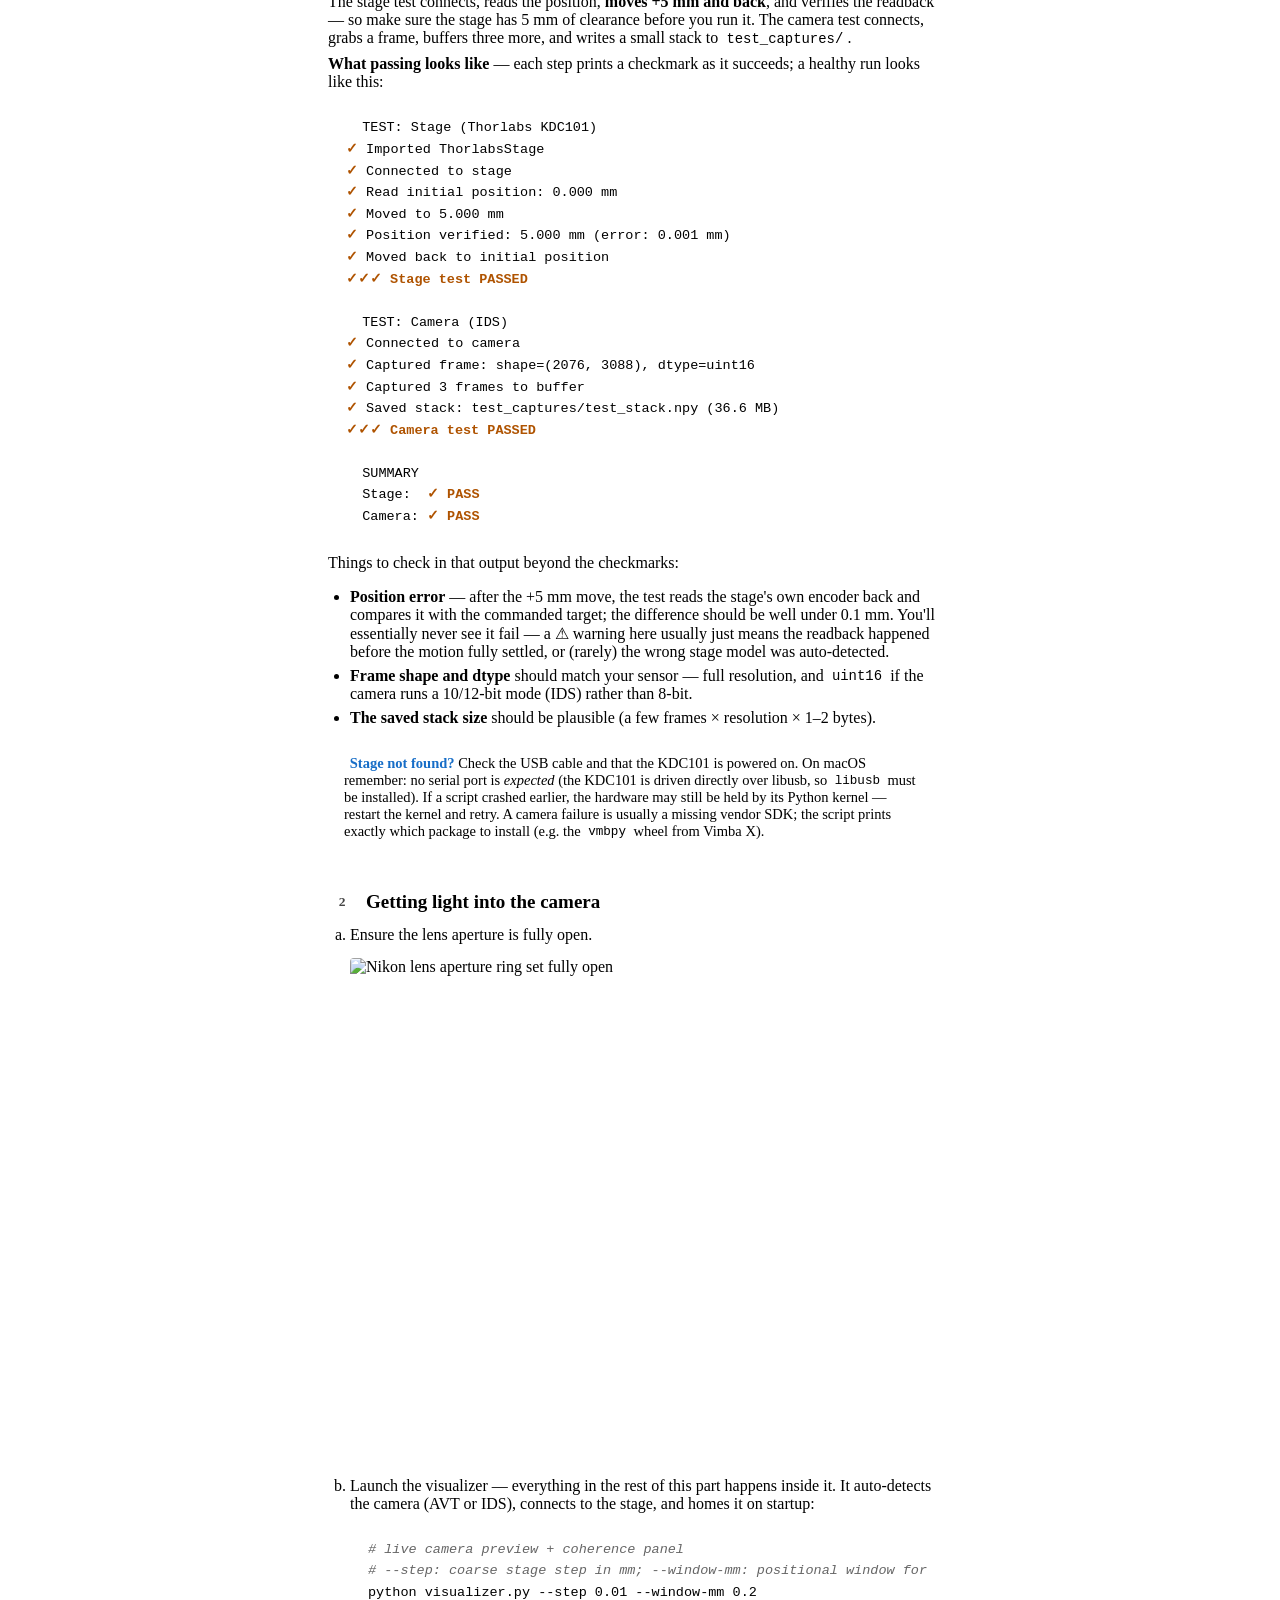
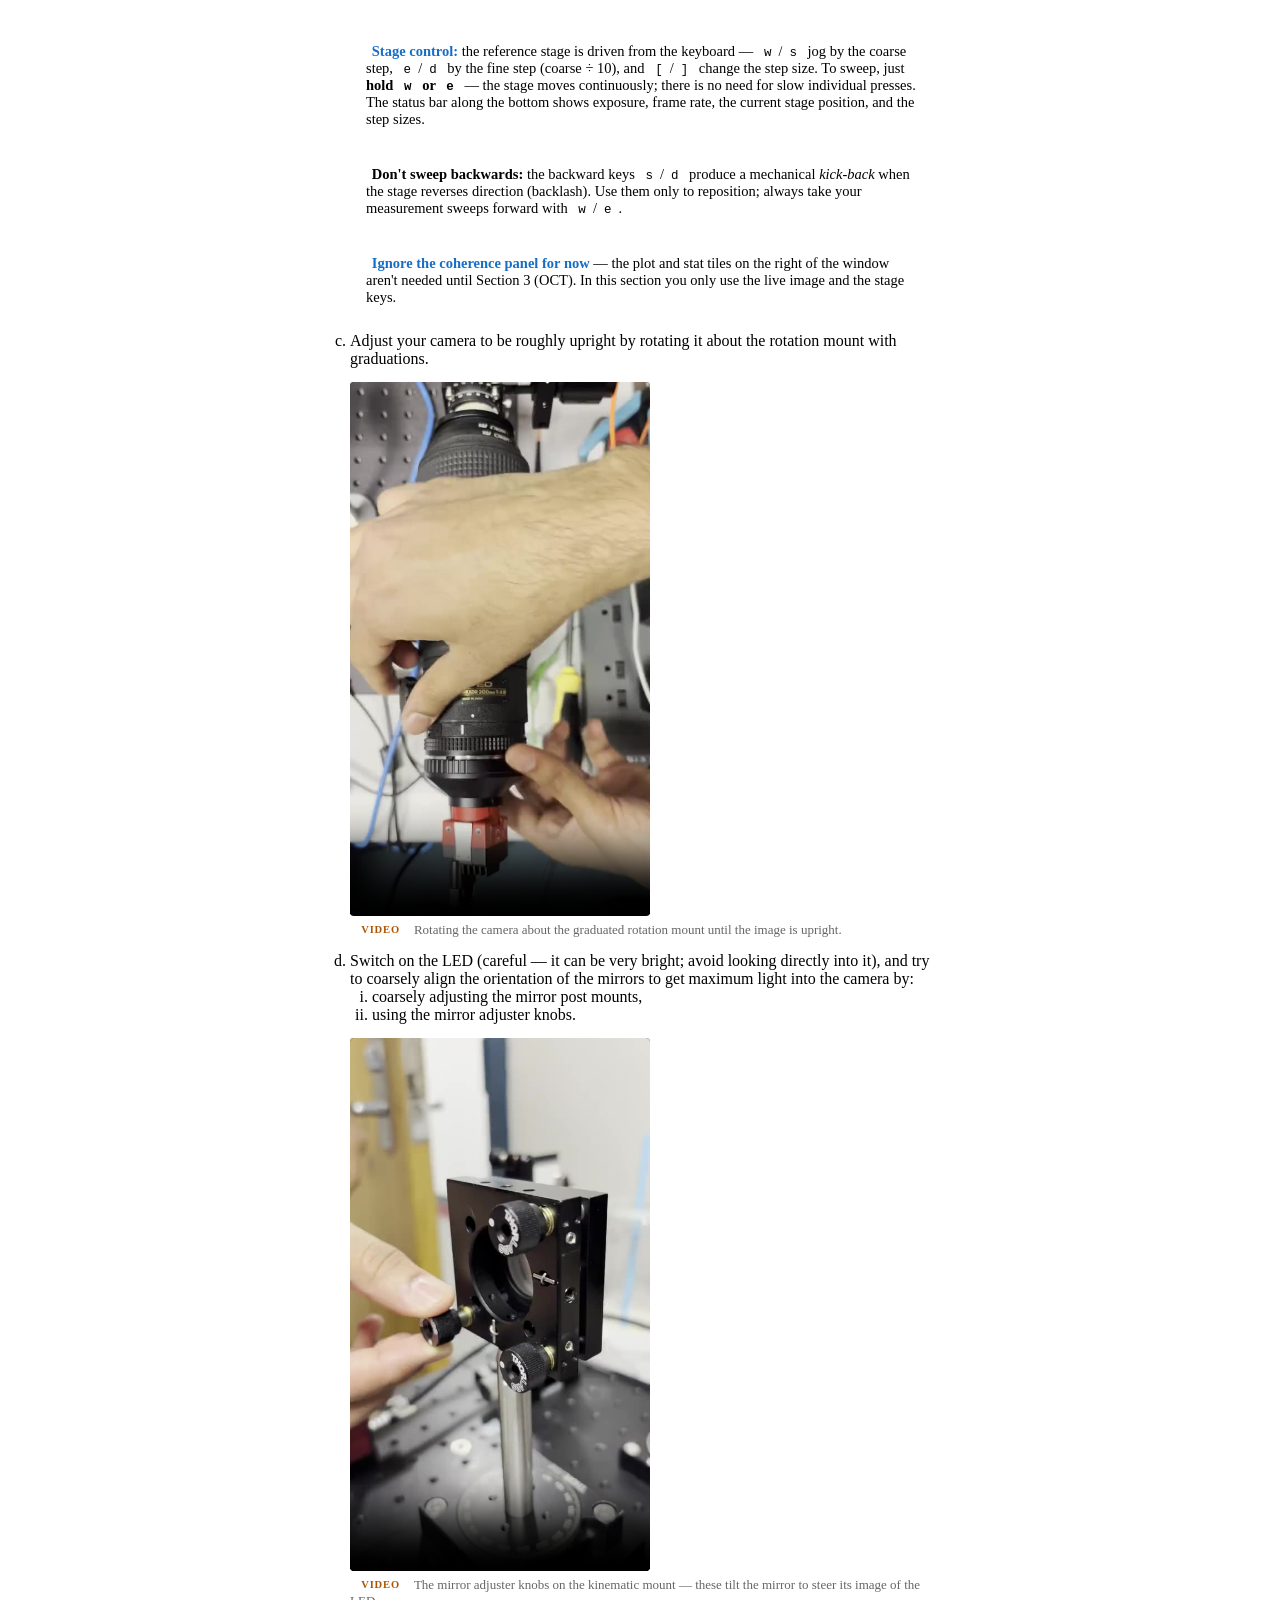
==== commit 2f52050f: "Size clips with classes; let the attributes carry intrinsic dimensions The HTML width/height attribu" ====
--- a/index.html
+++ b/index.html
@@ -400,7 +400,7 @@
         </li>
         <li>Adjust your camera to be roughly upright by rotating it about the rotation mount with graduations.
           <figure>
-            <video src="instructions_media/hw_rotate_camera.mp4" controls muted loop playsinline width="300" height="533" poster="instructions_media/posters/hw_rotate_camera.jpg" preload="none"></video>
+            <video class="clip-portrait" src="instructions_media/hw_rotate_camera.mp4" controls muted loop playsinline width="540" height="960" poster="instructions_media/posters/hw_rotate_camera.jpg" preload="none"></video>
             <figcaption><span class="vid-badge"><i class="fa-solid fa-circle-play" aria-hidden="true"></i>&nbsp;video</span>Rotating the camera about the graduated rotation
             mount until the image is upright.</figcaption>
           </figure>
@@ -413,7 +413,7 @@
             <li>using the mirror adjuster knobs.</li>
           </ol>
           <figure>
-            <video src="instructions_media/hw_knobs.mp4" controls muted loop playsinline width="300" height="533" poster="instructions_media/posters/hw_knobs.jpg" preload="none"></video>
+            <video class="clip-portrait" src="instructions_media/hw_knobs.mp4" controls muted loop playsinline width="540" height="960" poster="instructions_media/posters/hw_knobs.jpg" preload="none"></video>
             <figcaption><span class="vid-badge"><i class="fa-solid fa-circle-play" aria-hidden="true"></i>&nbsp;video</span>The mirror adjuster knobs on the kinematic mount —
             these tilt the mirror to steer its image of the LED.</figcaption>
           </figure>
@@ -490,7 +490,7 @@
       <ol class="sub">
         <li>Set the lens to infinity focusing.
           <figure>
-            <video src="instructions_media/hw_mirror_infinity.mp4" controls muted loop playsinline width="300" height="533" poster="instructions_media/posters/hw_mirror_infinity.jpg" preload="none"></video>
+            <video class="clip-portrait" src="instructions_media/hw_mirror_infinity.mp4" controls muted loop playsinline width="540" height="960" poster="instructions_media/posters/hw_mirror_infinity.jpg" preload="none"></video>
             <figcaption><span class="vid-badge"><i class="fa-solid fa-circle-play" aria-hidden="true"></i>&nbsp;video</span>Turn the focus ring until the <strong>∞</strong>
             symbol sits over the index mark in the distance window (highlighted by the green box).</figcaption>
           </figure>
@@ -513,7 +513,7 @@
             </figure>
           </div>
           <figure>
-            <video src="instructions_media/viz_focusing_unaligned.mp4" controls muted loop playsinline width="560" height="373" poster="instructions_media/posters/viz_focusing_unaligned.jpg" preload="none"></video>
+            <video class="clip" src="instructions_media/viz_focusing_unaligned.mp4" controls muted loop playsinline width="1280" height="852" poster="instructions_media/posters/viz_focusing_unaligned.jpg" preload="none"></video>
             <figcaption><span class="vid-badge"><i class="fa-solid fa-circle-play" aria-hidden="true"></i>&nbsp;video</span>Collimating: the two images of the LED's active
             element sharpen up as the telescoping tube is adjusted.</figcaption>
           </figure>
@@ -530,7 +530,7 @@
       <p>Use the adjusters on the mirror mounts to position both images of the LED roughly at the center
       of the field of view of the camera (better aligned, the better). You can use the inset preview by selecting a crop region to help you align them precisely.</p>
       <figure>
-        <video src="instructions_media/viz_aligning.mp4" controls muted loop playsinline width="560" height="373" poster="instructions_media/posters/viz_aligning.jpg" preload="none"></video>
+        <video class="clip" src="instructions_media/viz_aligning.mp4" controls muted loop playsinline width="1280" height="852" poster="instructions_media/posters/viz_aligning.jpg" preload="none"></video>
         <figcaption><span class="vid-badge"><i class="fa-solid fa-circle-play" aria-hidden="true"></i>&nbsp;video</span>Walking the two LED images on top of each other with
         the mirror adjuster knobs.</figcaption>
       </figure>
@@ -551,12 +551,12 @@
         <li><strong>Focus the lens onto the object-side mirror.</strong> Block the mirror on the motorized stage using a piece of card. Change the lens focusing such that
         the other mirror (straight opposite the camera) comes into focus (about 1:1).
           <figure>
-            <video src="instructions_media/hw_zoom_lens.mp4" controls muted loop playsinline width="300" height="533" poster="instructions_media/posters/hw_zoom_lens.jpg" preload="none"></video>
+            <video class="clip-portrait" src="instructions_media/hw_zoom_lens.mp4" controls muted loop playsinline width="540" height="960" poster="instructions_media/posters/hw_zoom_lens.jpg" preload="none"></video>
             <figcaption><span class="vid-badge"><i class="fa-solid fa-circle-play" aria-hidden="true"></i>&nbsp;video</span>Changing the lens focusing — turn the focus ring
             on the Nikon lens.</figcaption>
           </figure>
           <figure>
-            <video src="instructions_media/viz_focus_1to1.mp4" controls muted loop playsinline width="560" height="373" poster="instructions_media/posters/viz_focus_1to1.jpg" preload="none"></video>
+            <video class="clip" src="instructions_media/viz_focus_1to1.mp4" controls muted loop playsinline width="1280" height="852" poster="instructions_media/posters/viz_focus_1to1.jpg" preload="none"></video>
             <figcaption><span class="vid-badge"><i class="fa-solid fa-circle-play" aria-hidden="true"></i>&nbsp;video</span>Bringing the mirror surface into focus at about
             1:1 — watch the dust and scratches on the glass sharpen up.</figcaption>
           </figure>
@@ -565,12 +565,12 @@
           until its edge comes into view, and make sure to focus on the edge — it gives you something sharp
           to judge the focus by. You may also use dust or scratches present on the mirror.</div>
           <figure>
-            <video src="instructions_media/hw_mirror_focusing.mp4" controls muted loop playsinline width="300" height="533" poster="instructions_media/posters/hw_mirror_focusing.jpg" preload="none"></video>
+            <video class="clip-portrait" src="instructions_media/hw_mirror_focusing.mp4" controls muted loop playsinline width="540" height="960" poster="instructions_media/posters/hw_mirror_focusing.jpg" preload="none"></video>
             <figcaption><span class="vid-badge"><i class="fa-solid fa-circle-play" aria-hidden="true"></i>&nbsp;video</span>Laterally translating the mirror with the stage's
             micro-adjuster to bring its edge into view.</figcaption>
           </figure>
           <figure>
-            <video src="instructions_media/viz_focus_edge.mp4" controls muted loop playsinline width="560" height="373" poster="instructions_media/posters/viz_focus_edge.jpg" preload="none"></video>
+            <video class="clip" src="instructions_media/viz_focus_edge.mp4" controls muted loop playsinline width="1280" height="852" poster="instructions_media/posters/viz_focus_edge.jpg" preload="none"></video>
             <figcaption><span class="vid-badge"><i class="fa-solid fa-circle-play" aria-hidden="true"></i>&nbsp;video</span>Focusing on the mirror's edge until it is
             sharp.</figcaption>
           </figure>
@@ -583,7 +583,7 @@
         Select a <strong>patch</strong> on the live view — two clicks: the first anchors a corner, the second finalizes it. The coherence panel now tracks that
         patch as you move the stage.
           <figure>
-            <video src="instructions_media/viz_select_patch.mp4" controls muted loop playsinline width="560" height="373" poster="instructions_media/posters/viz_select_patch.jpg" preload="none"></video>
+            <video class="clip" src="instructions_media/viz_select_patch.mp4" controls muted loop playsinline width="1280" height="852" poster="instructions_media/posters/viz_select_patch.jpg" preload="none"></video>
             <figcaption><span class="vid-badge"><i class="fa-solid fa-circle-play" aria-hidden="true"></i>&nbsp;video</span>Selecting a patch: one click to anchor a corner,
             a second to finalize.</figcaption>
           </figure>
@@ -610,7 +610,7 @@
           <div class="warn"><i class="fa-solid fa-triangle-exclamation fa-sm fa-fw" aria-hidden="true"></i>&nbsp;<strong>Caution:</strong> the backwards keys (<kbd>s</kbd>/<kbd>d</kbd>) should
           only be used to move the mirror back into position — do not sweep with them.</div>
           <figure>
-            <video src="instructions_media/viz_coherence_sweep.mp4" controls muted loop playsinline width="560" height="373" poster="instructions_media/posters/viz_coherence_sweep.jpg" preload="none"></video>
+            <video class="clip" src="instructions_media/viz_coherence_sweep.mp4" controls muted loop playsinline width="1280" height="852" poster="instructions_media/posters/viz_coherence_sweep.jpg" preload="none"></video>
             <figcaption><span class="vid-badge"><i class="fa-solid fa-circle-play" aria-hidden="true"></i>&nbsp;video</span>Stepping the stage with a patch selected: the plot
             sits at the noise floor until the pathlengths match — then fringes appear and the amplitude spikes
             into a sharp peak.</figcaption>
@@ -634,7 +634,7 @@
         
     <!-- </div> -->
       <!-- <figure>
-        <video src="instructions_media/viz_zooming_into_coherence.mp4" controls muted loop playsinline width="560" height="373" poster="instructions_media/posters/viz_zooming_into_coherence.jpg" preload="none"></video>
+        <video class="clip" src="instructions_media/viz_zooming_into_coherence.mp4" controls muted loop playsinline width="1280" height="852" poster="instructions_media/posters/viz_zooming_into_coherence.jpg" preload="none"></video>
         <figcaption><span class="vid-badge"><i class="fa-solid fa-circle-play" aria-hidden="true"></i>&nbsp;video</span>Zooming into the coherence peak from a wide sweep,
         jogging to just before it, and stepping through with a finer step.</figcaption>
       </figure> -->
@@ -643,7 +643,7 @@
       <li> Once you've found a peak you should be able to see fringes already. 
               You can use the mirror-orientation adjusters to change the interference fringe pattern:
       <figure>
-        <video src="instructions_media/viz_fringe_pattern.mp4" controls muted loop playsinline width="560" height="361" poster="instructions_media/posters/viz_fringe_pattern.jpg" preload="none"></video>
+        <video class="clip" src="instructions_media/viz_fringe_pattern.mp4" controls muted loop playsinline width="1280" height="826" poster="instructions_media/posters/viz_fringe_pattern.jpg" preload="none"></video>
         <figcaption><span class="vid-badge"><i class="fa-solid fa-circle-play" aria-hidden="true"></i>&nbsp;video</span>The fringe pattern changing as the mirror-orientation
         adjusters are turned — the spacing and curvature of the fringes follow the relative tilt of the two
         mirrors.</figcaption>
@@ -742,12 +742,12 @@
           highlighted patch — the coin's rough surface makes the interference grainy and shimmering rather
           than smooth fringes:</p>
           <figure>
-            <video src="instructions_media/viz_speckle.mp4" controls muted loop playsinline width="560" height="379" poster="instructions_media/posters/viz_speckle.jpg" preload="none"></video>
+            <video class="clip" src="instructions_media/viz_speckle.mp4" controls muted loop playsinline width="2960" height="2004" poster="instructions_media/posters/viz_speckle.jpg" preload="none"></video>
             <figcaption><span class="vid-badge"><i class="fa-solid fa-circle-play" aria-hidden="true"></i>&nbsp;video</span>Moving speckle in the highlighted patch — the sign
             that the stage is at the coin surface's depth.</figcaption>
           </figure>
           <figure>
-            <video src="instructions_media/viz_coin_path_matching.mp4" controls muted loop playsinline width="560" height="361" poster="instructions_media/posters/viz_coin_path_matching.jpg" preload="none"></video>
+            <video class="clip" src="instructions_media/viz_coin_path_matching.mp4" controls muted loop playsinline width="1280" height="826" poster="instructions_media/posters/viz_coin_path_matching.jpg" preload="none"></video>
             <figcaption><span class="vid-badge"><i class="fa-solid fa-circle-play" aria-hidden="true"></i>&nbsp;video</span>Pathlength matching on the coin — this is an
             example of how things will look when you find the right spot: the patch amplitude spikes in the
             coherence panel as the stage crosses the coin's surface.</figcaption>
@@ -765,13 +765,13 @@
             <kbd>f</kbd> or <kbd>g</kbd> again while a scan is running cancels it.)</li>
           </ul>
           <figure>
-            <video src="instructions_media/viz_scan_f.mp4" controls muted loop playsinline width="560" height="287" poster="instructions_media/posters/viz_scan_f.jpg" preload="none"></video>
+            <video class="clip" src="instructions_media/viz_scan_f.mp4" controls muted loop playsinline width="1280" height="656" poster="instructions_media/posters/viz_scan_f.jpg" preload="none"></video>
             <figcaption><span class="vid-badge"><i class="fa-solid fa-circle-play" aria-hidden="true"></i>&nbsp;video</span>Pressing <kbd>f</kbd>: the coarse scan sweeps
             ±0.5&nbsp;mm around the current position and lands on the coin surface's contrast
             peak.</figcaption>
           </figure>
           <figure>
-            <video src="instructions_media/viz_scan_g.mp4" controls muted loop playsinline width="560" height="287" poster="instructions_media/posters/viz_scan_g.jpg" preload="none"></video>
+            <video class="clip" src="instructions_media/viz_scan_g.mp4" controls muted loop playsinline width="1280" height="656" poster="instructions_media/posters/viz_scan_g.jpg" preload="none"></video>
             <figcaption><span class="vid-badge"><i class="fa-solid fa-circle-play" aria-hidden="true"></i>&nbsp;video</span>Pressing <kbd>g</kbd>: the fine scan re-sweeps
             ±0.05&nbsp;mm in 1&nbsp;µm steps and resolves the full envelope around the peak.</figcaption>
           </figure>
@@ -824,7 +824,7 @@
 <pre><code>python oct_contrast_video.py -s oct_scans/stack_&lt;timestamp&gt;.npy
 <span class="dim"># -n 2 downsamples for speed; --fps and -o control the output movie</span></code></pre>
           <figure>
-            <video src="instructions_media/oct_contrast_video.mp4" controls muted loop playsinline width="640" height="358" poster="instructions_media/posters/oct_contrast_video.jpg" preload="none" data-noautoplay></video>
+            <video class="clip-wide" src="instructions_media/oct_contrast_video.mp4" controls muted loop playsinline width="1428" height="798" poster="instructions_media/posters/oct_contrast_video.jpg" preload="none" data-noautoplay></video>
             <figcaption><span class="vid-badge"><i class="fa-solid fa-circle-play" aria-hidden="true"></i>&nbsp;video</span>Raw frames (left) vs interference amplitude
             (right) for a coin scan — the contrast band sweeping across the surface is the coherence gate
             crossing each pixel's depth; its per-pixel peak position is the depth map.</figcaption>
--- a/index_files/style.css
+++ b/index_files/style.css
@@ -104,18 +104,21 @@
 
 li { margin: revert; }
 
-/* The base sheet gives every <video> the content-column width, which is right for a paper
-   or course page but not here: this guide authors each clip's display size with the HTML
-   width attribute, and that is a presentational hint, so *any* author-level width
-   declaration beats it. Without these the clips jump to their intrinsic resolution - the
-   540x960 phone captures rendered at 540px instead of 300px, which alone added ~1400px to
-   each of Parts 2 and 3. A new clip needs its width adding here. */
+/* Clip sizing.
+
+   Each <video> carries its intrinsic resolution in width/height, which is what those
+   attributes are for: the browser reserves the right box from the aspect ratio before the
+   file loads. Display size lives here, in a class, because the base sheet gives every
+   video the content-column width - correct for a paper or course page - and any
+   author-level width declaration beats the attribute, which is only a presentational
+   hint. A clip with neither a class nor a sizing container would fall back to the base
+   sheet's full-column width, not to its intrinsic size. */
 video { margin: revert; }
-video[width="300"]  { width: 300px; }
-video[width="540"]  { width: 540px; }
-video[width="560"]  { width: 560px; }
-video[width="640"]  { width: 640px; }
-video[width="1428"] { width: 1428px; }
+
+.clip { width: 560px; }                 /* landscape visualizer screen recording */
+.clip-wide { width: 640px; }            /* the results clip, shown larger */
+.clip-portrait { width: 300px; }        /* portrait hardware capture */
+.vidgrid video { width: 100%; }         /* sized by the grid's flex item */
 
 pre { width: revert; }
 
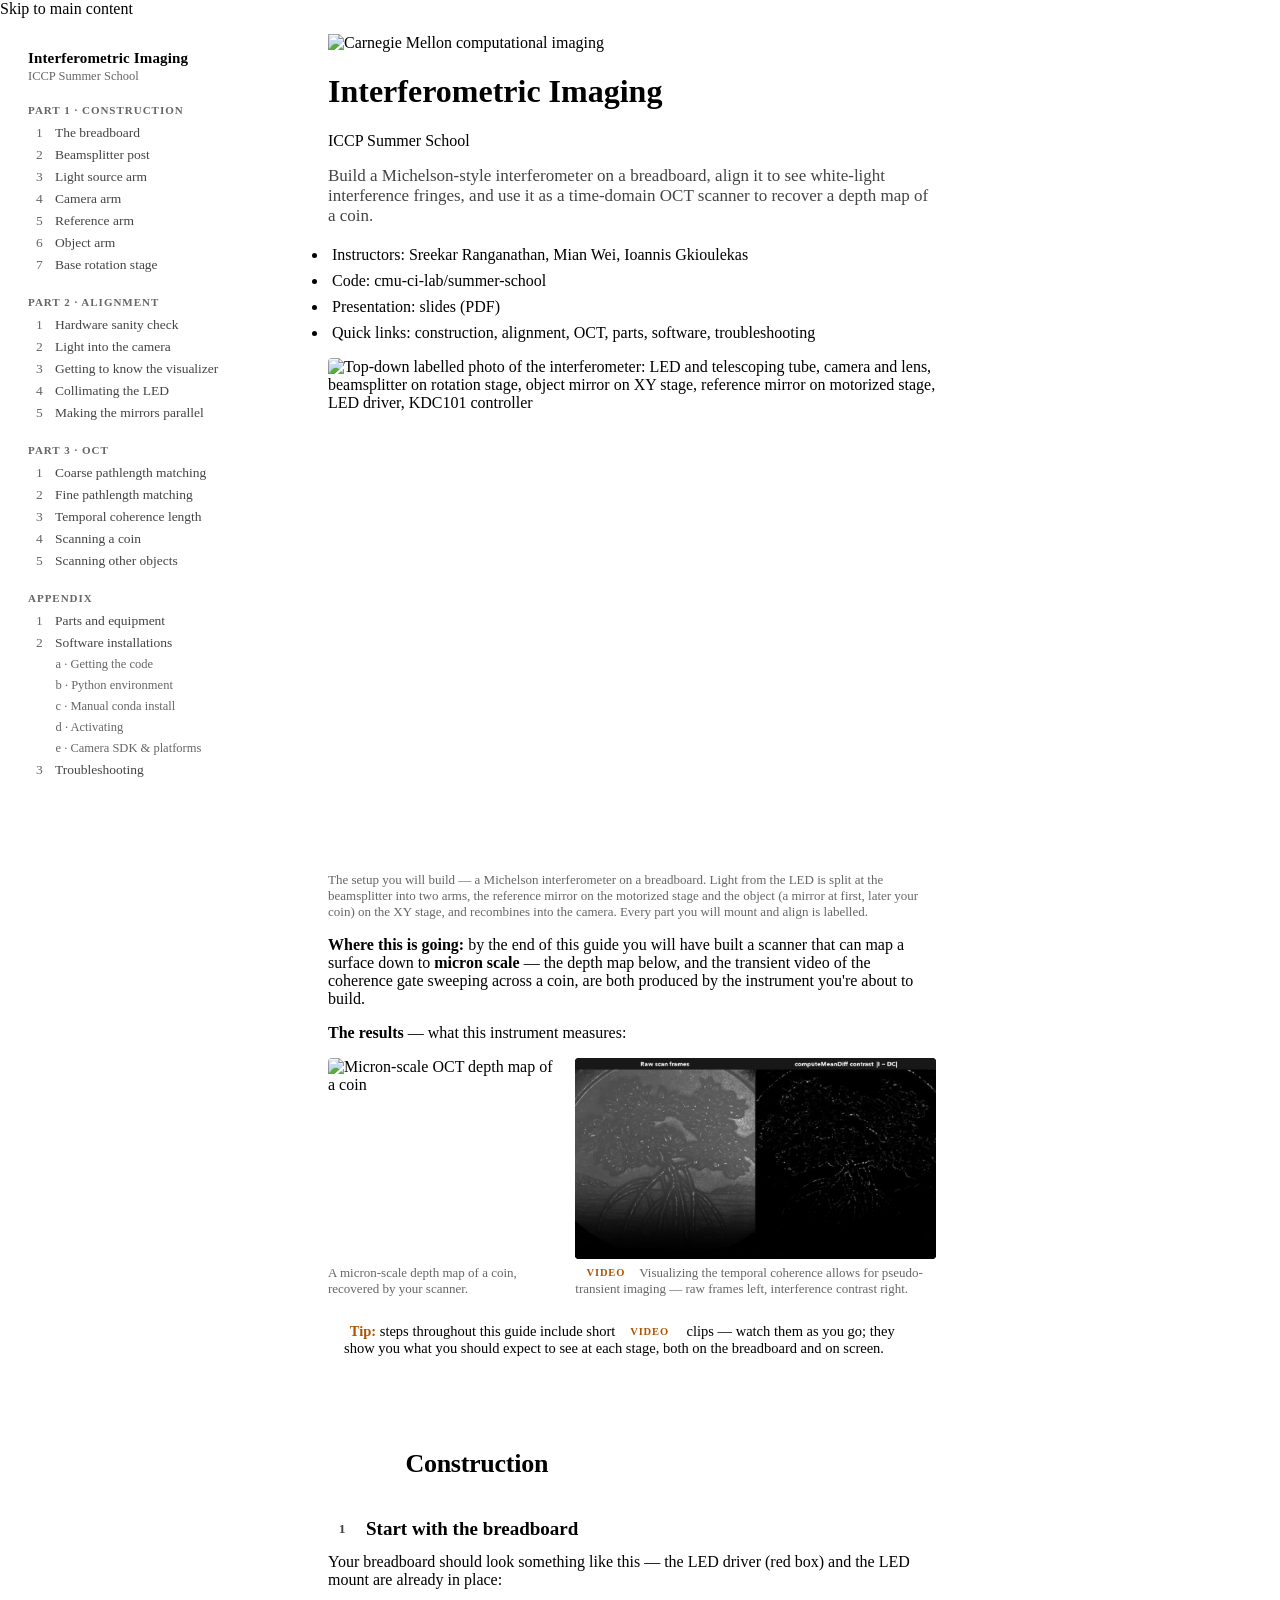
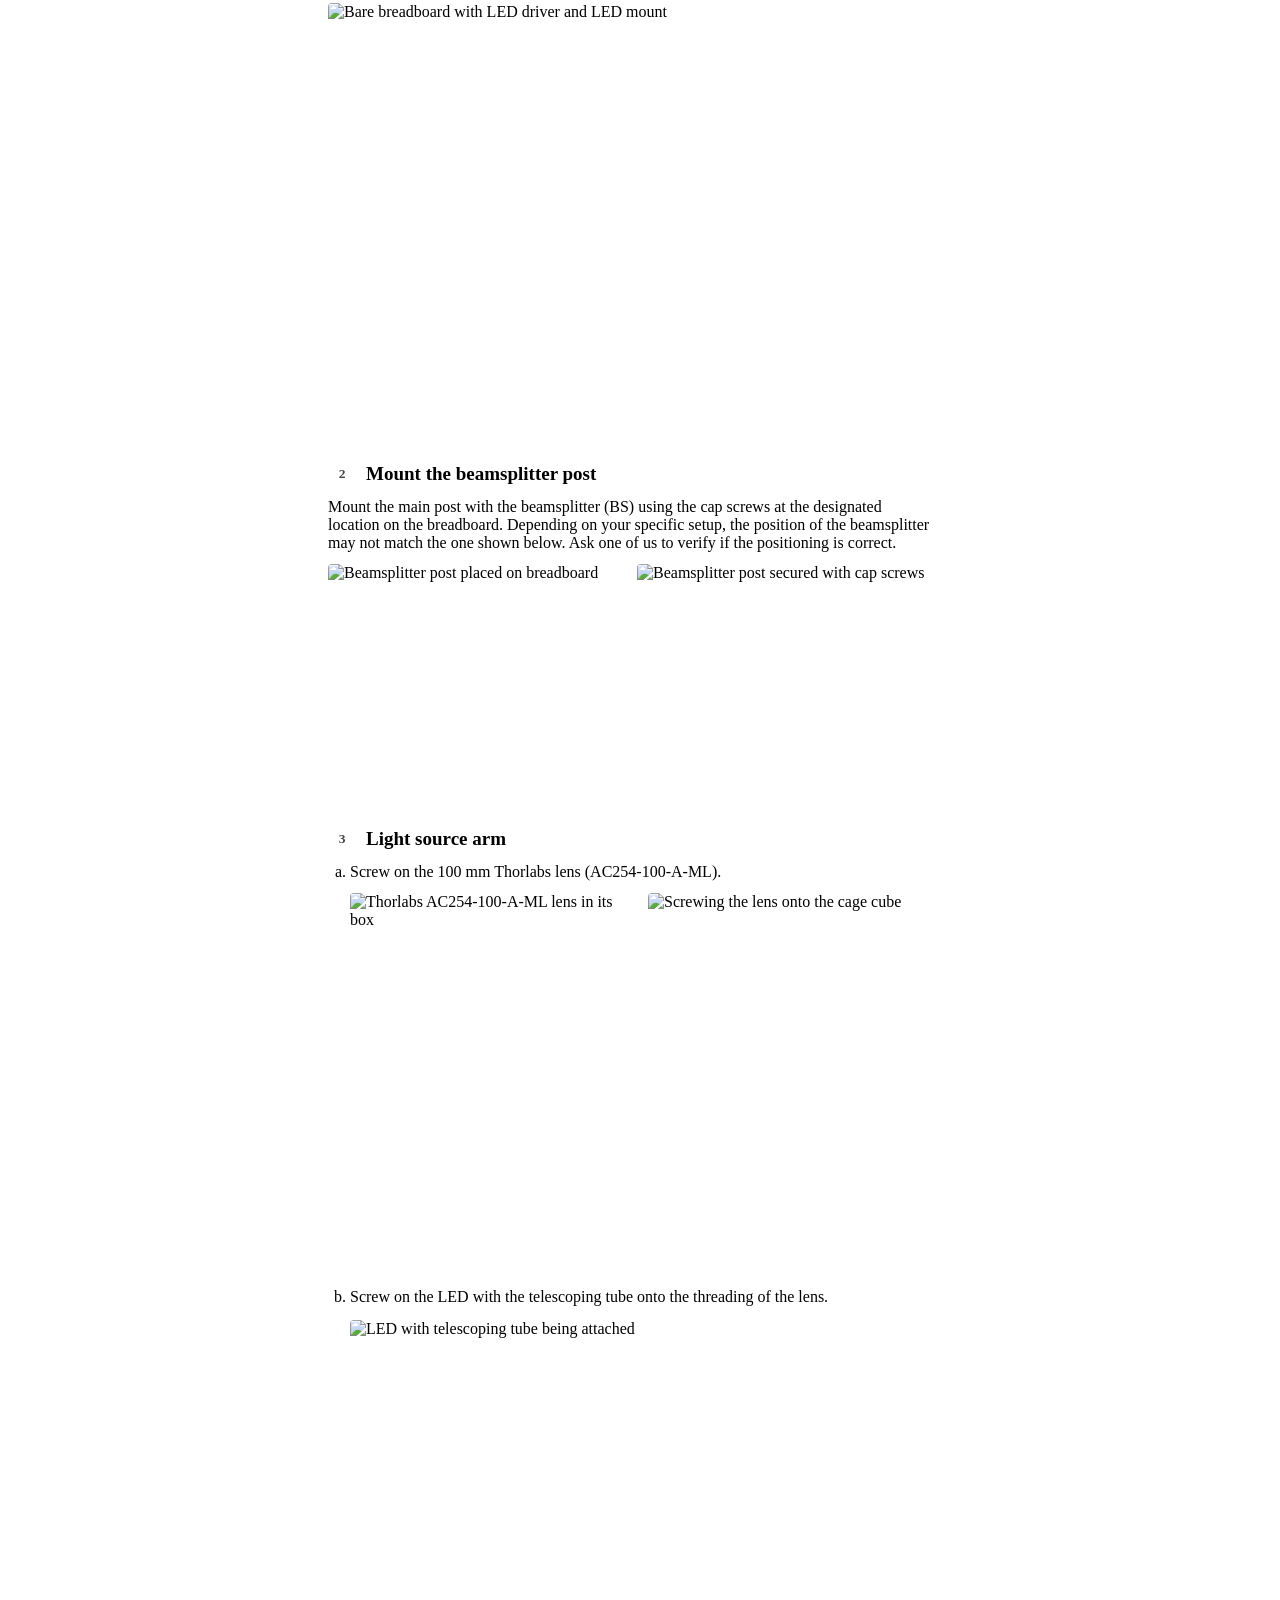
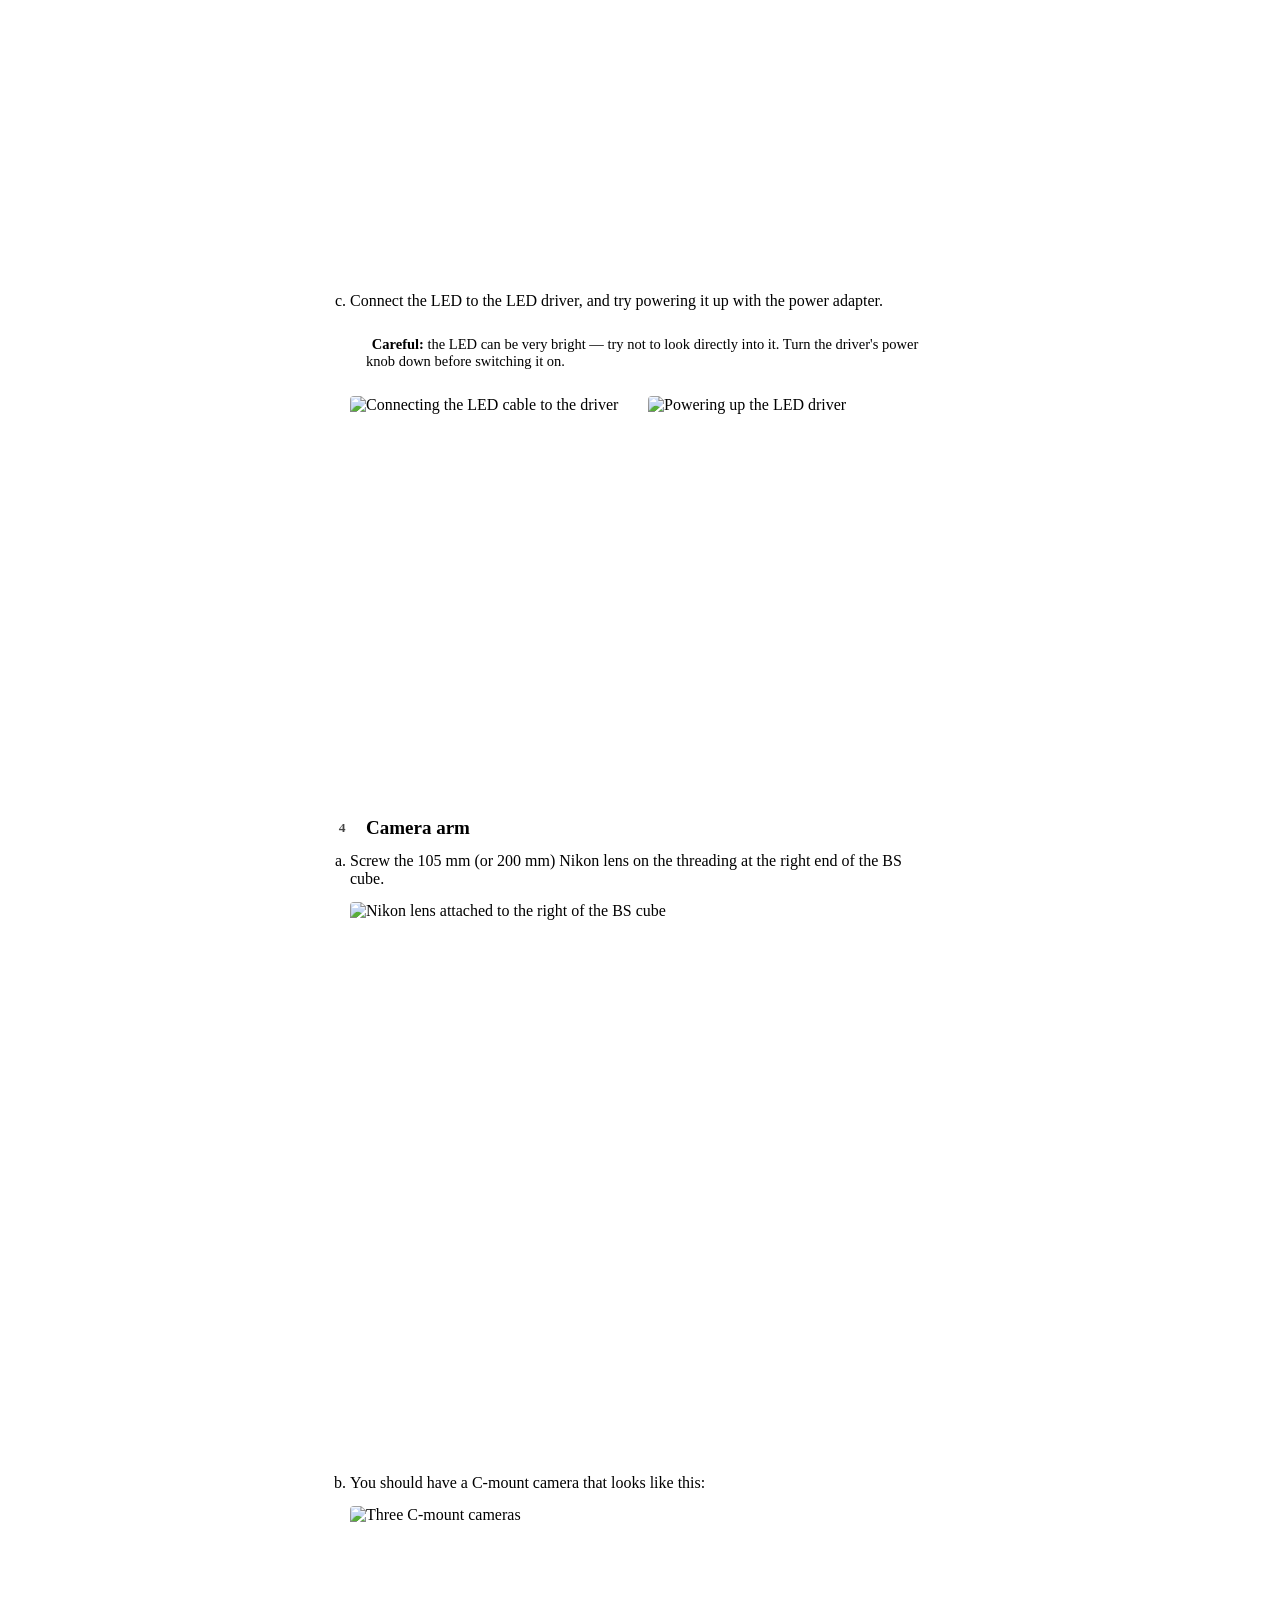
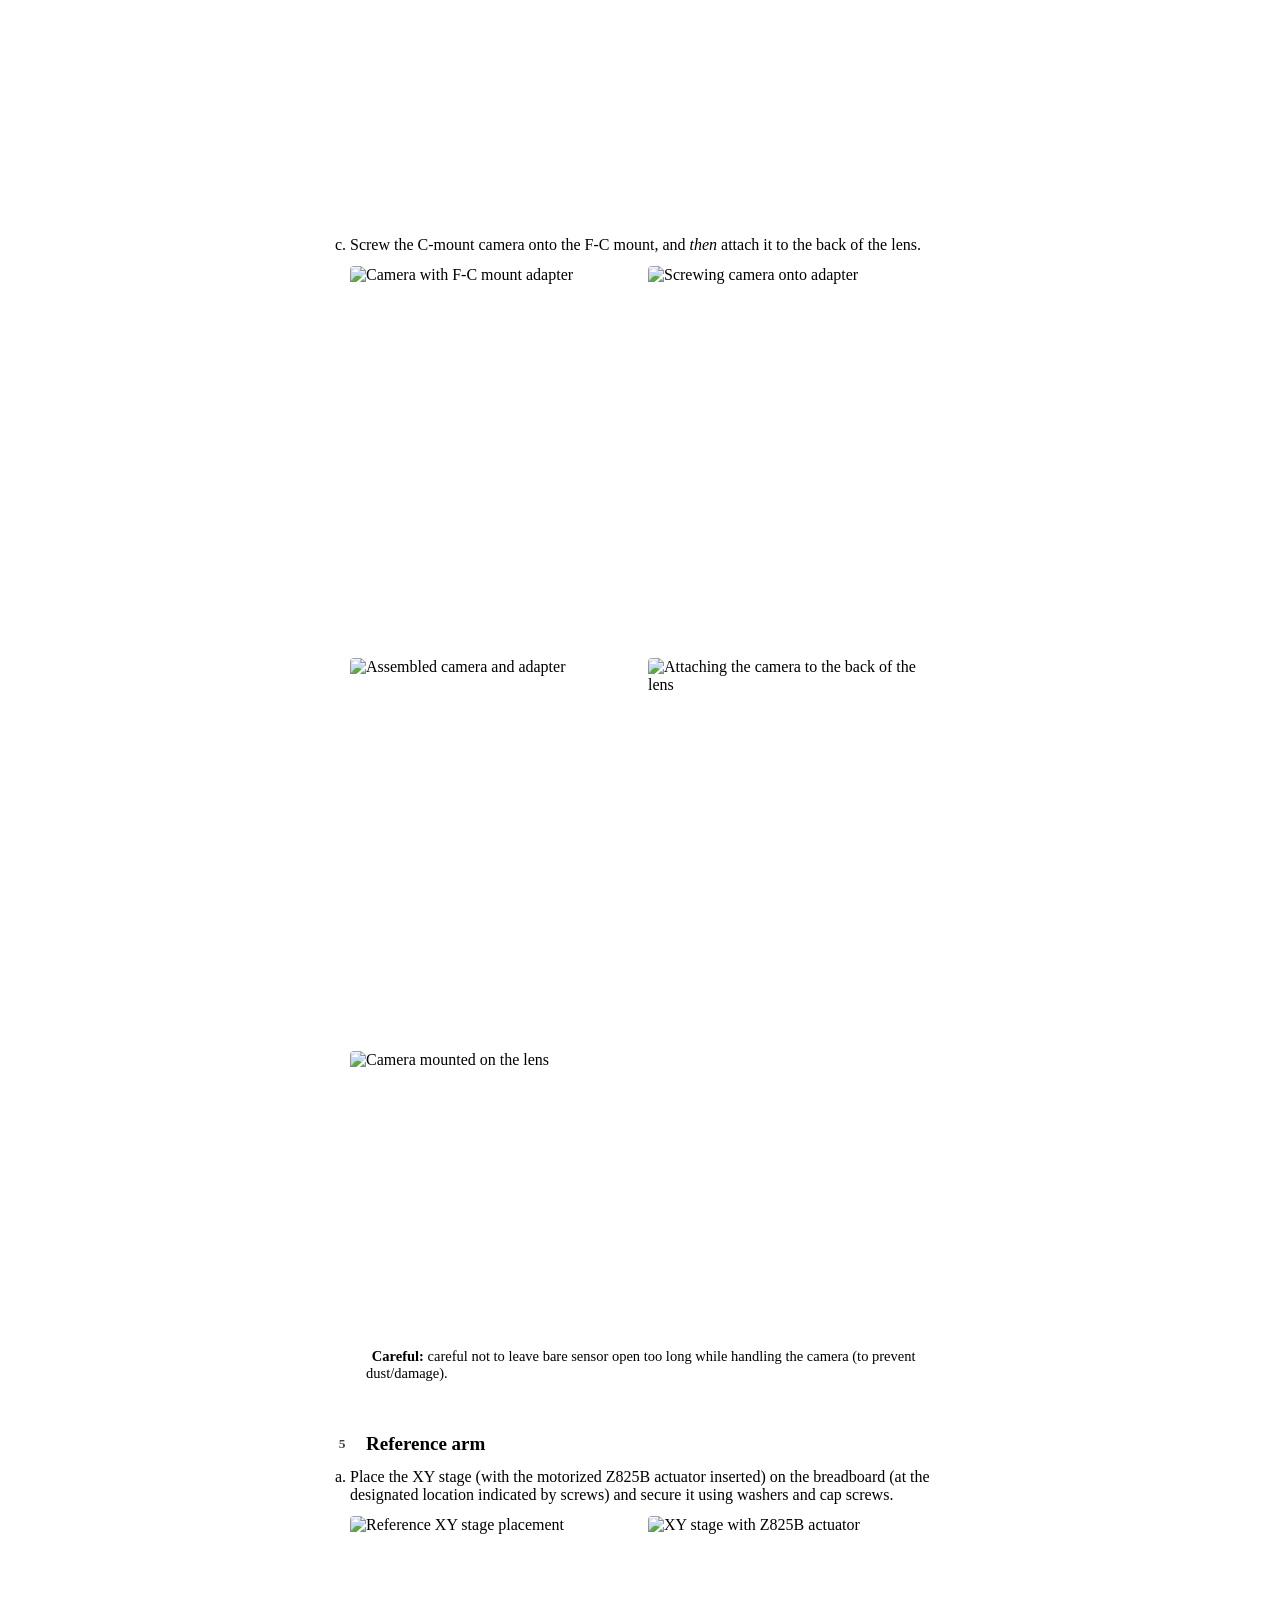
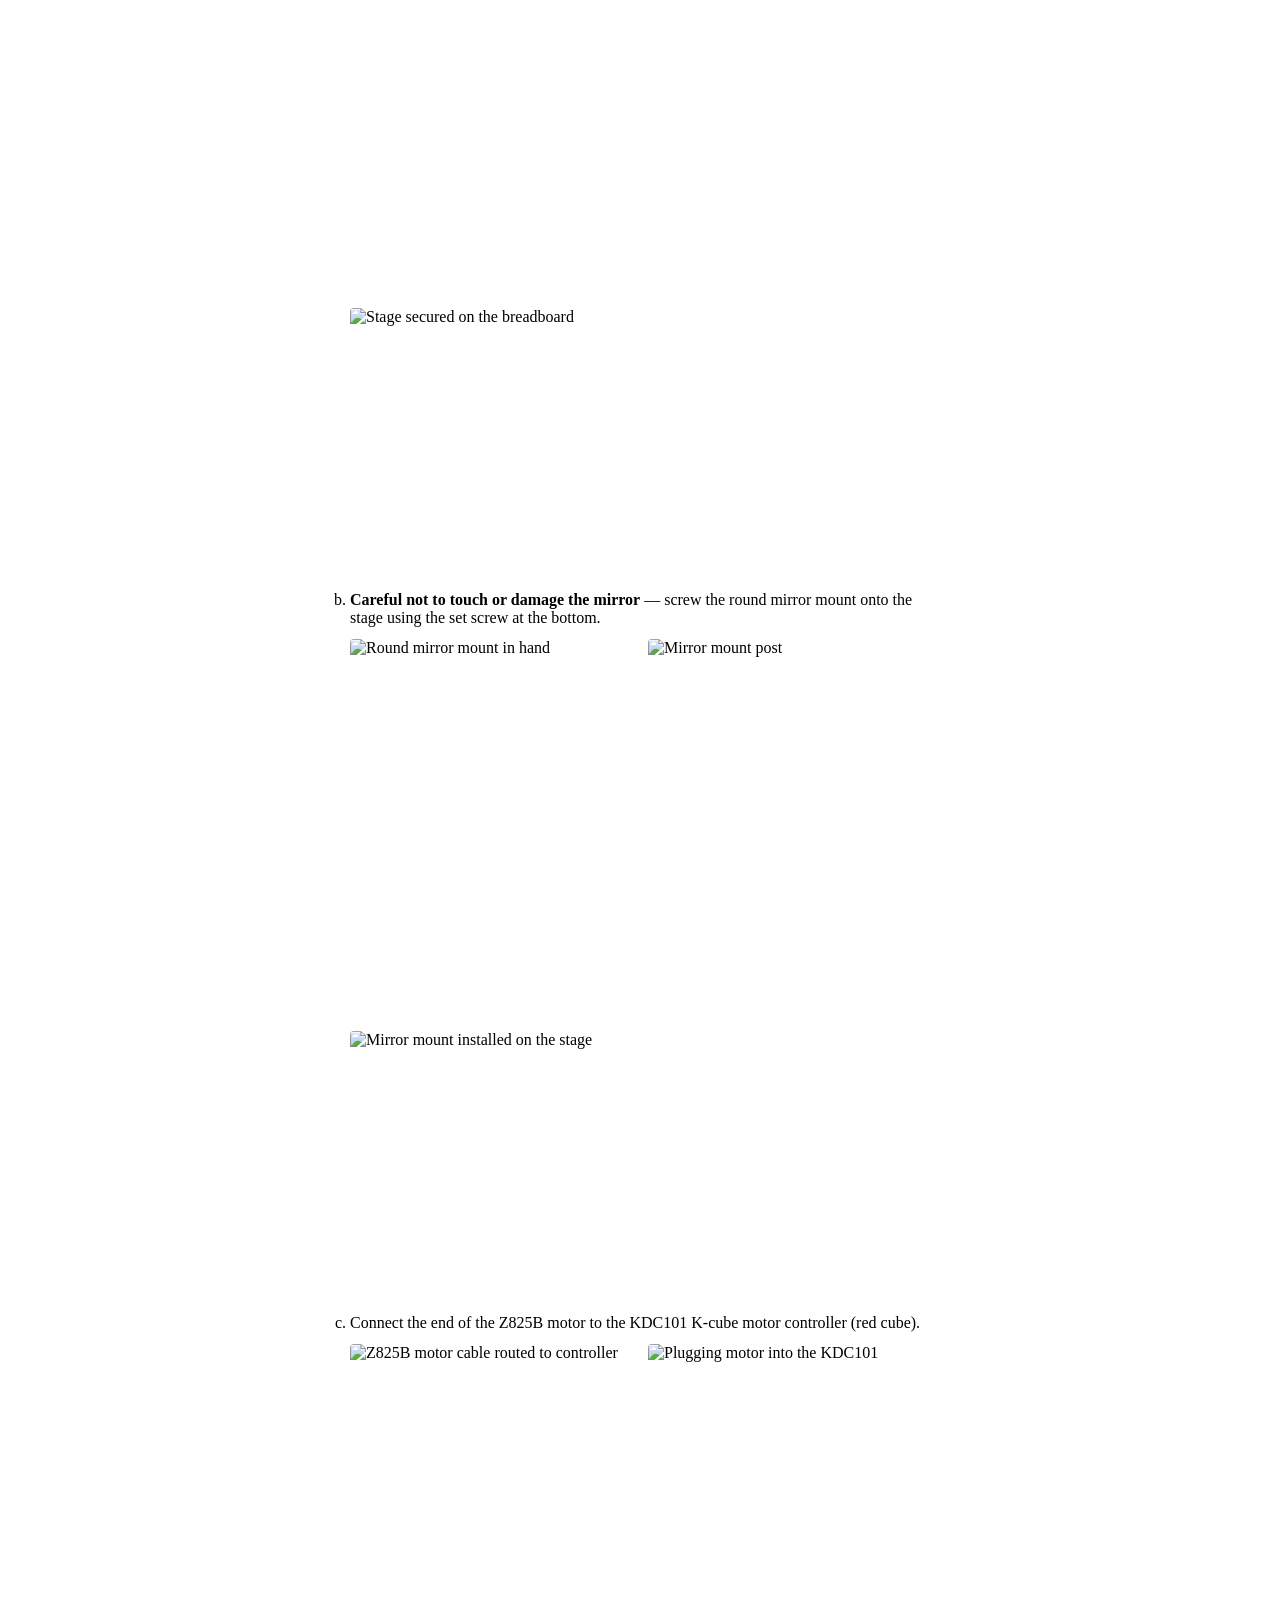
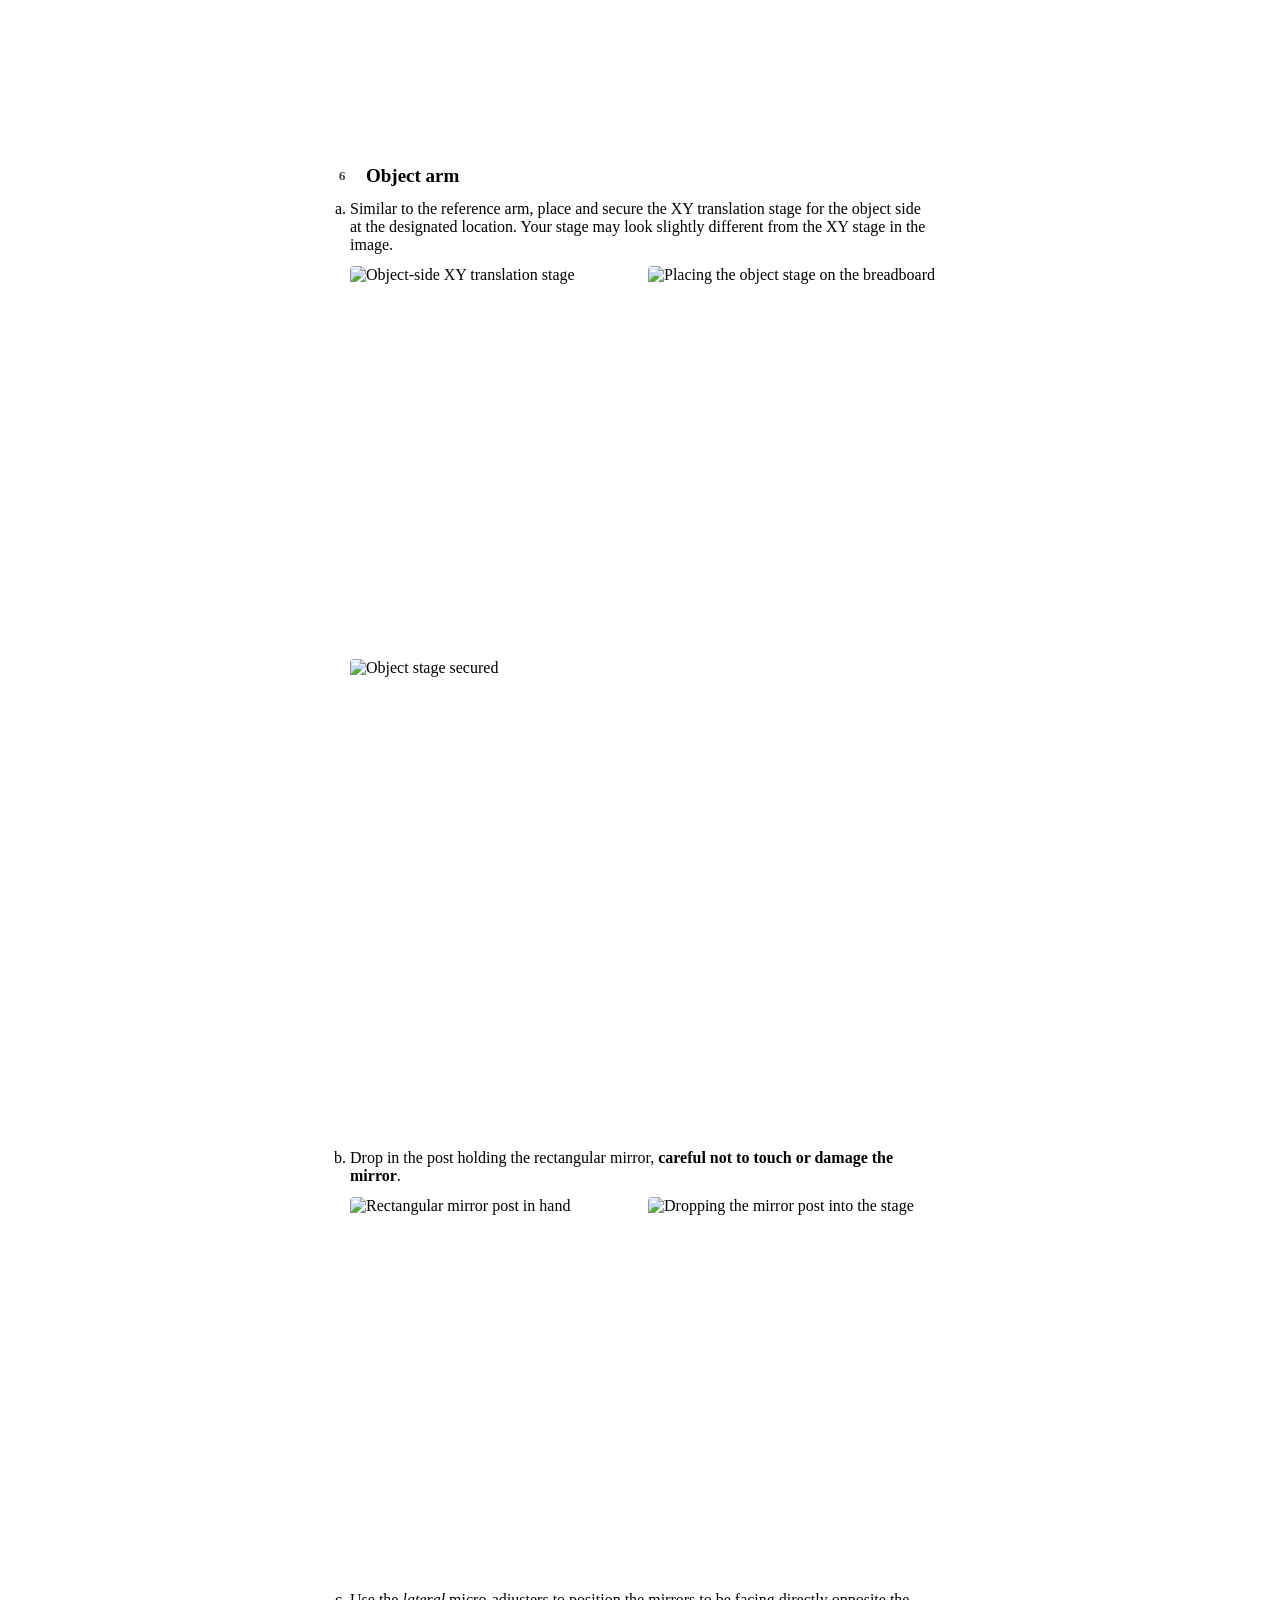
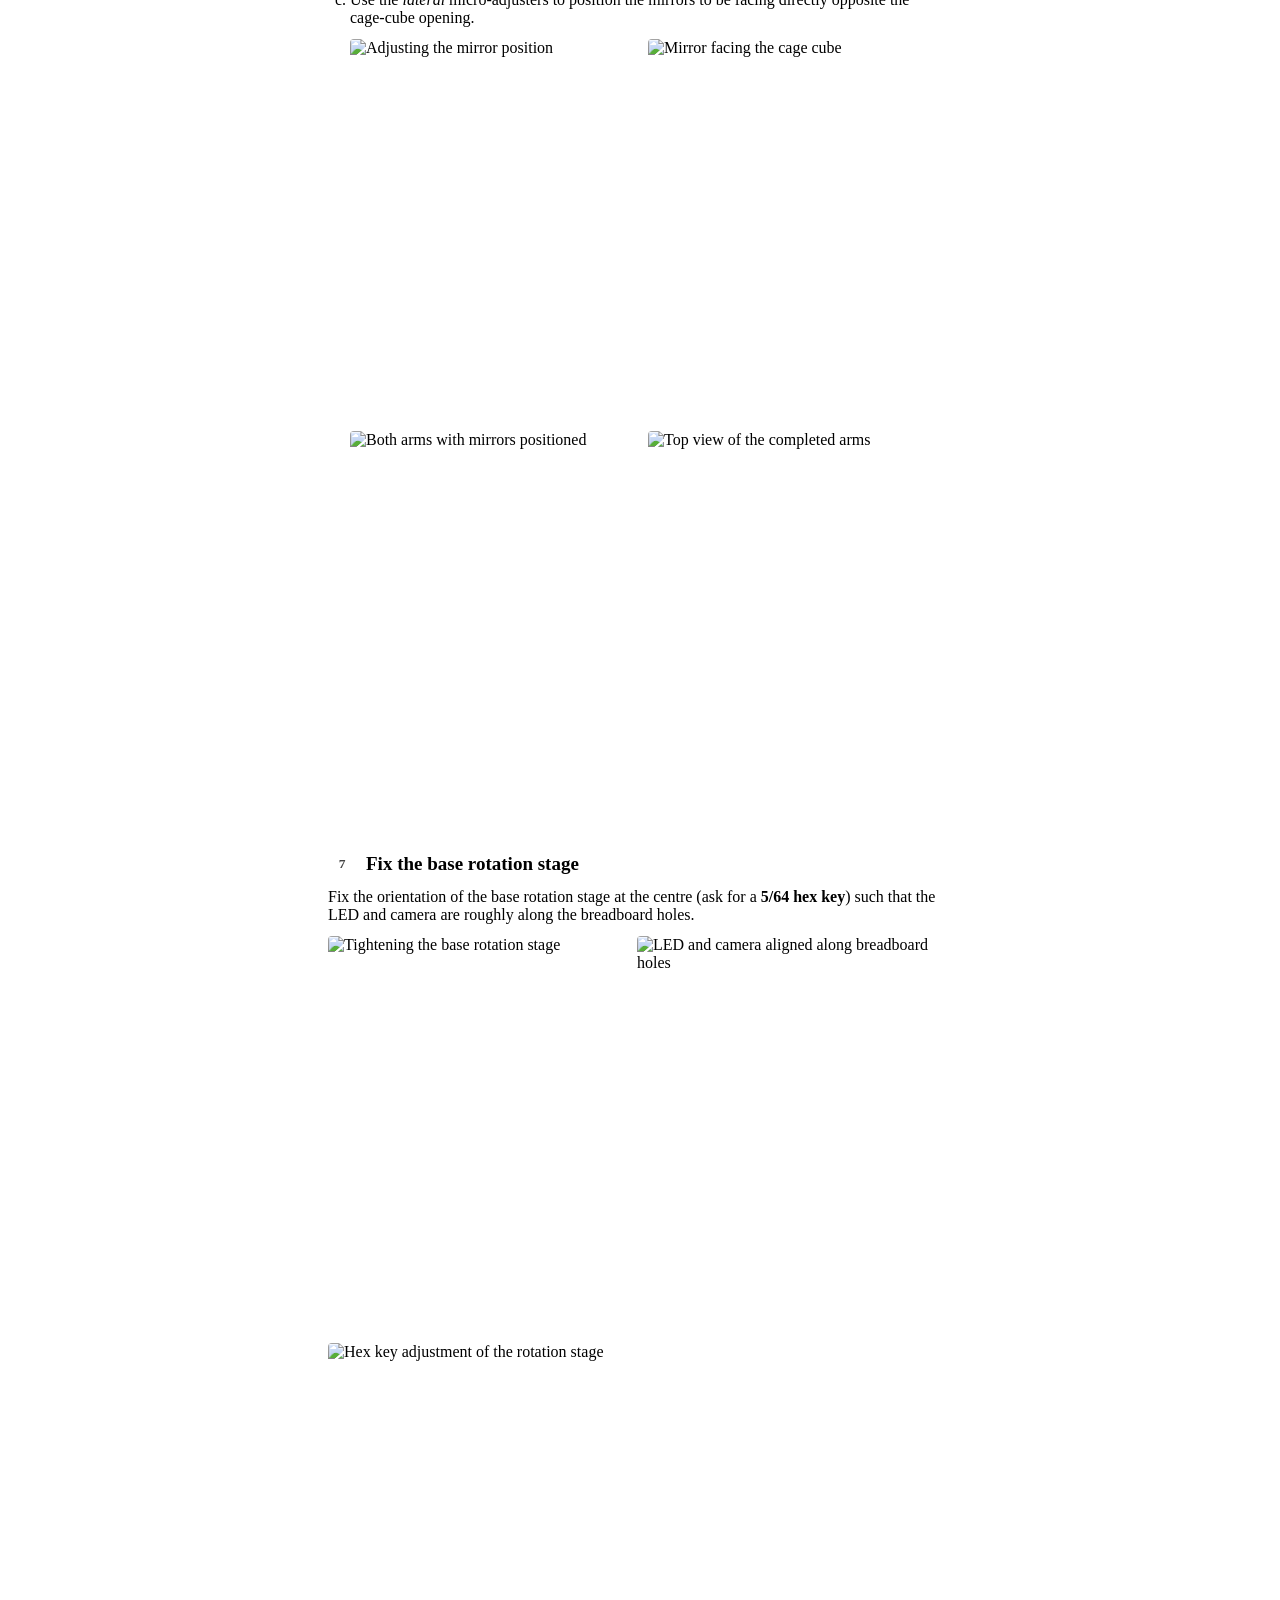
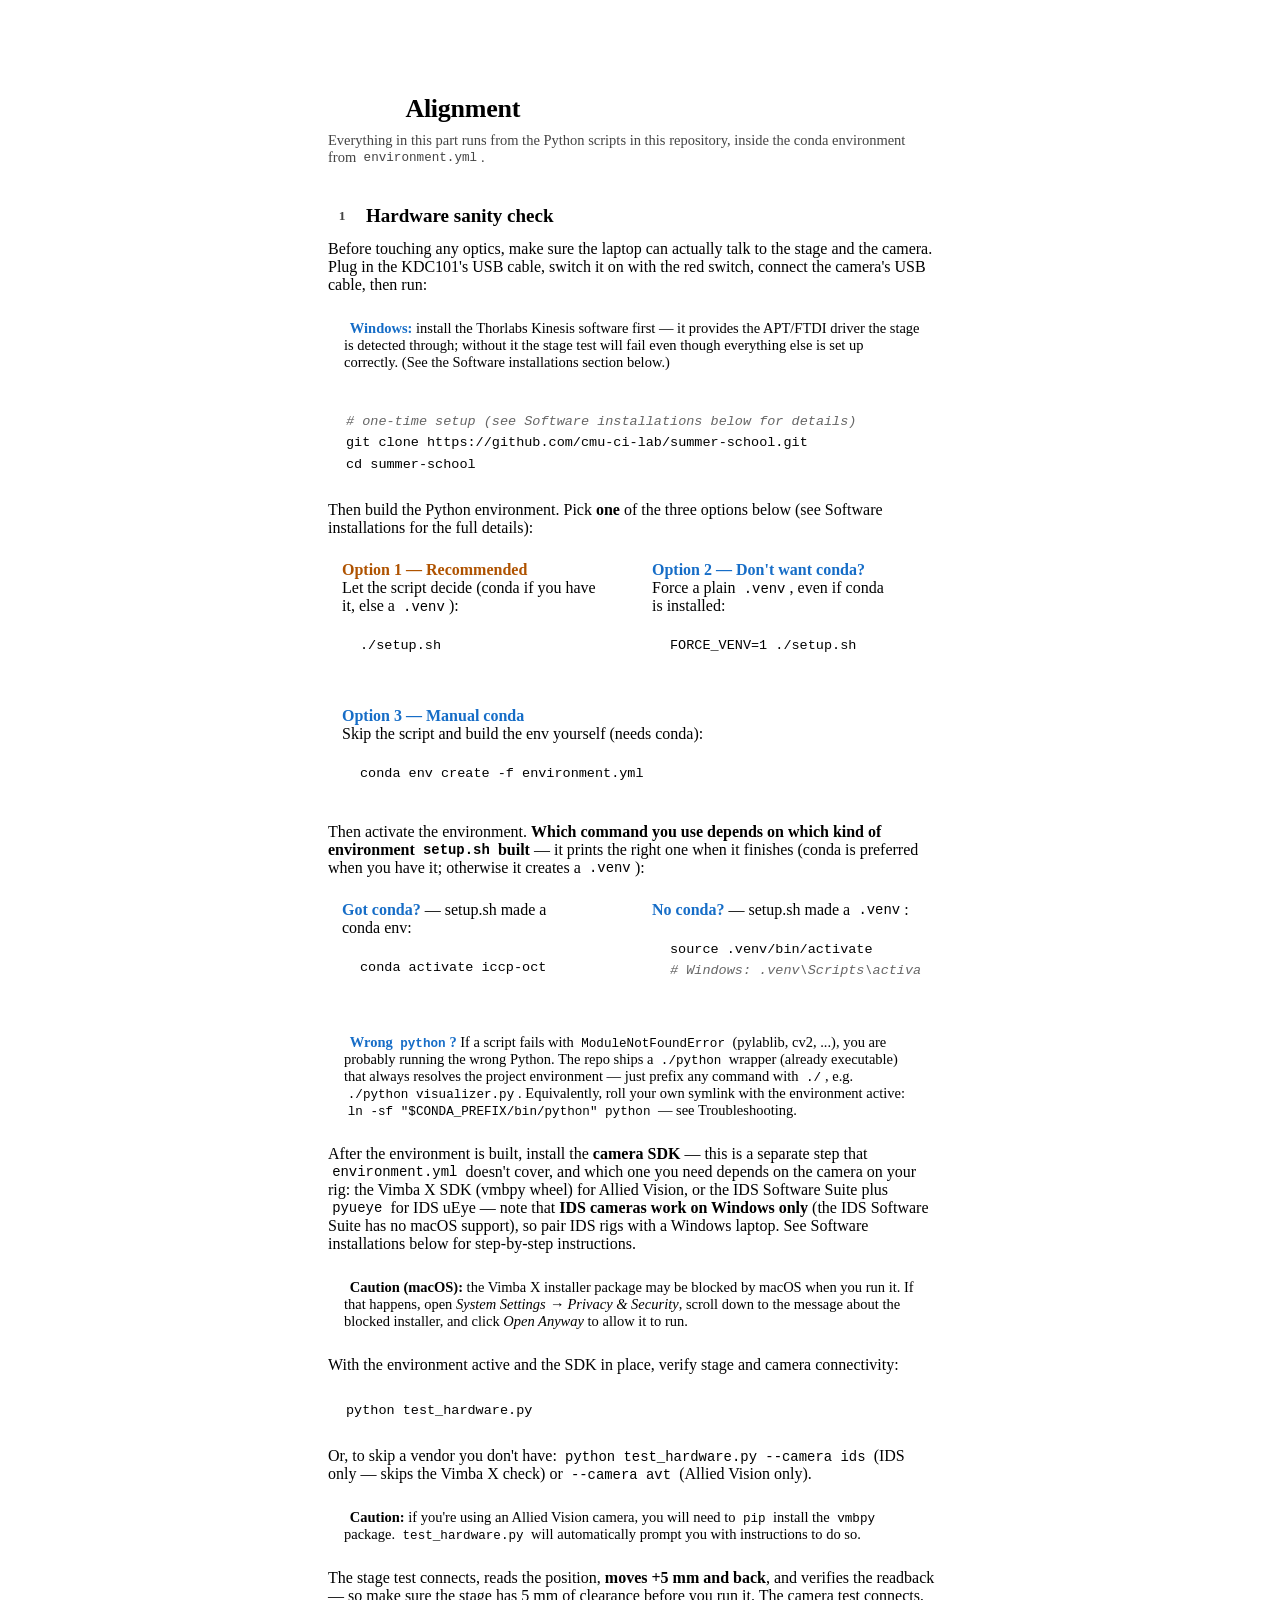
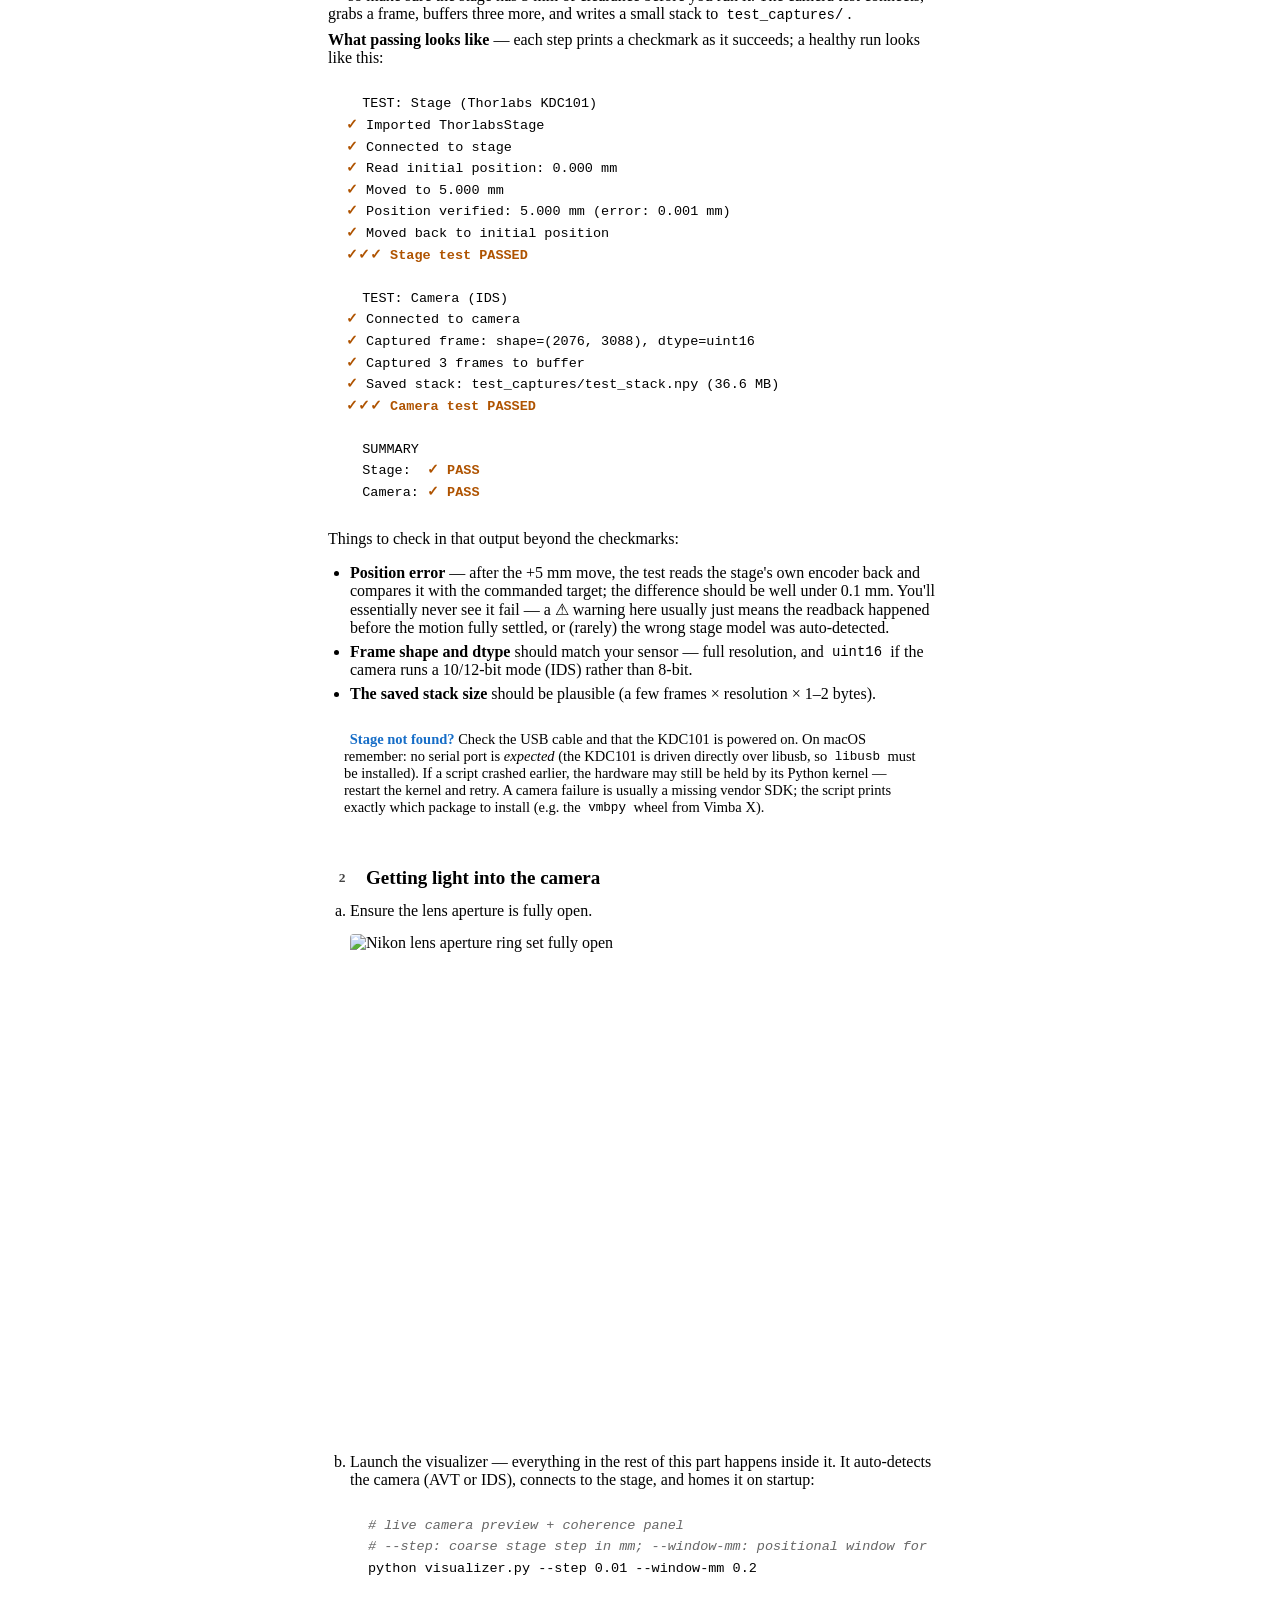
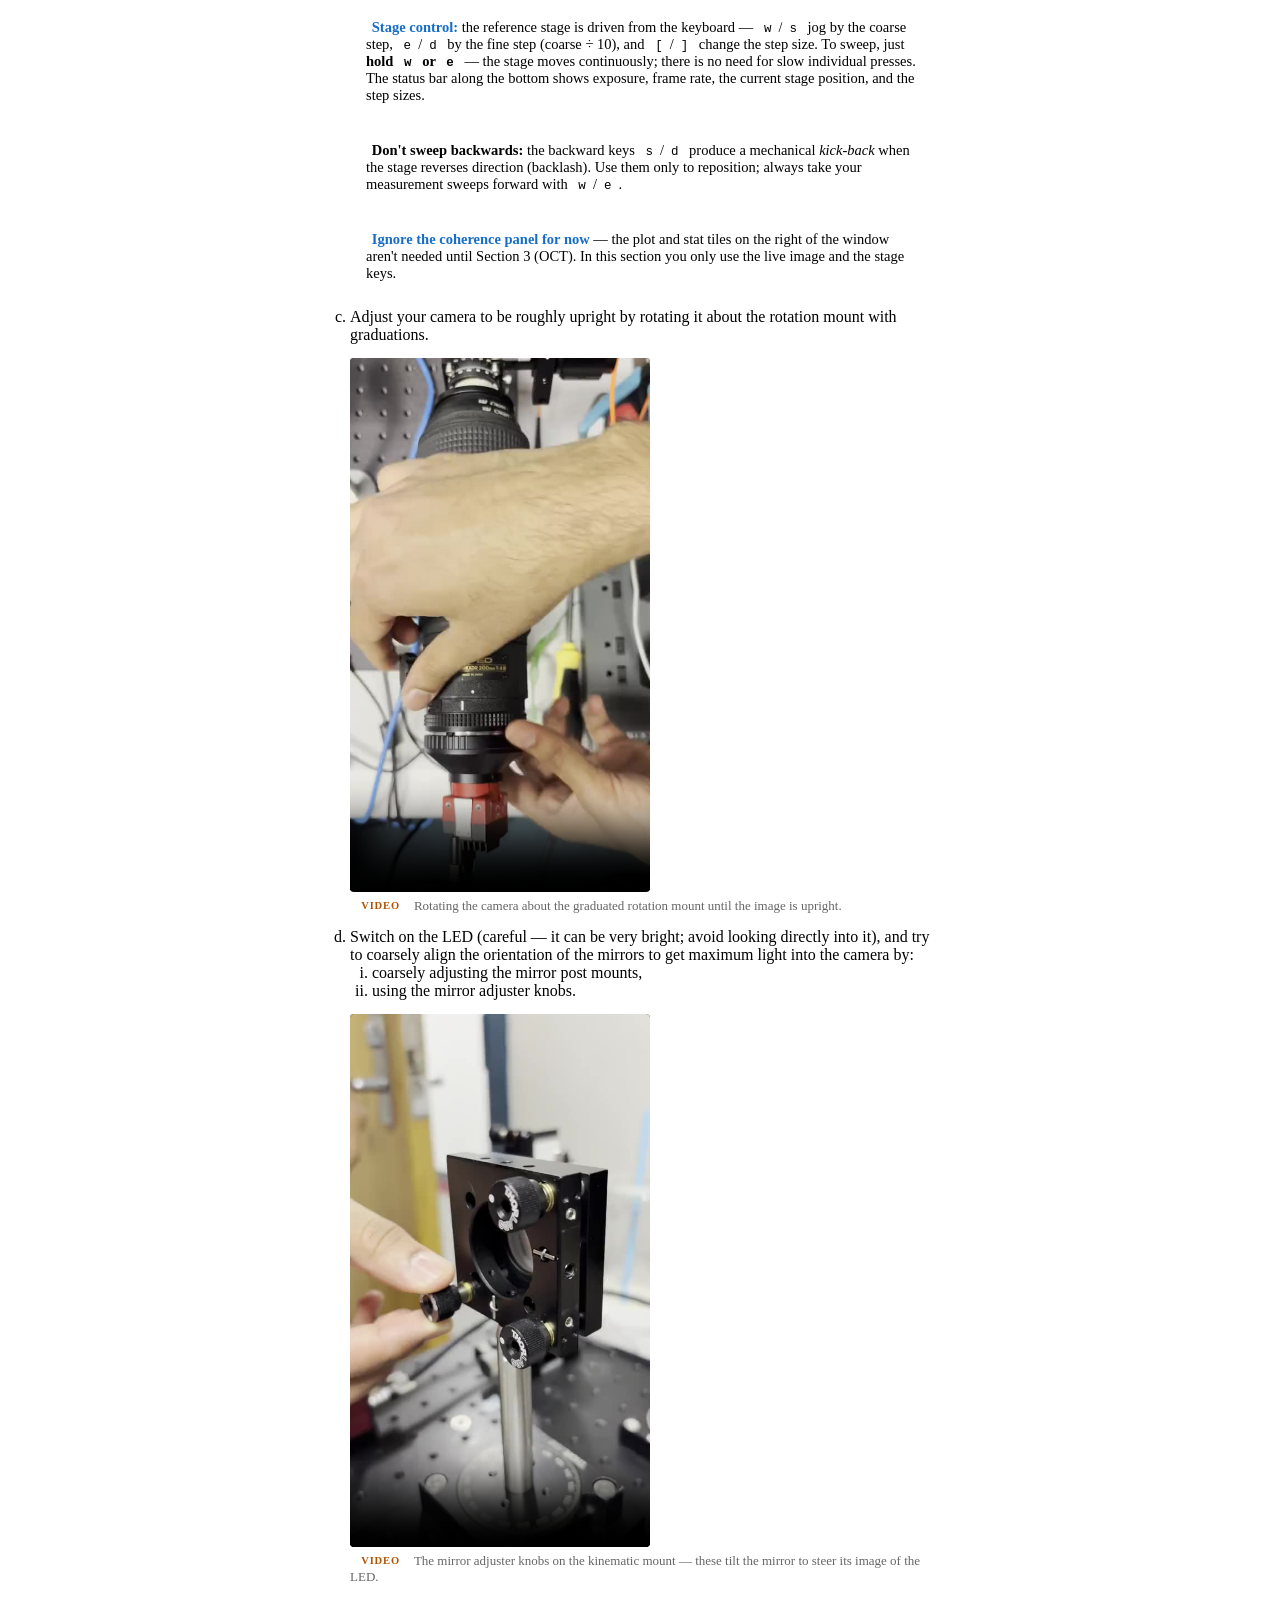
==== commit ee4e753f: "Number the appendix sections and letter the software subsections The three appendix entries carried " ====
--- a/index.html
+++ b/index.html
@@ -64,14 +64,14 @@
       <a href="#a8"><span class="side-num">4</span>Scanning a coin</a>
       <a href="#a9"><span class="side-num">5</span>Scanning other objects</a>
       <p class="side-part">Appendix</p>
-      <a href="#parts"><span class="side-num">·</span>Parts and equipment</a>
-      <a href="#software"><span class="side-num">·</span>Software installations</a>
-      <a class="side-sub-link" href="#sw-code">1 · Getting the code</a>
-      <a class="side-sub-link" href="#sw-setup">2 · Python environment</a>
-      <a class="side-sub-link" href="#sw-conda">3 · Manual conda install</a>
-      <a class="side-sub-link" href="#sw-activate">4 · Activating</a>
-      <a class="side-sub-link" href="#sw-sdk">5 · Camera SDK &amp; platforms</a>
-      <a href="#troubleshooting"><span class="side-num">·</span>Troubleshooting</a>
+      <a href="#parts"><span class="side-num">1</span>Parts and equipment</a>
+      <a href="#software"><span class="side-num">2</span>Software installations</a>
+      <a class="side-sub-link" href="#sw-code">a · Getting the code</a>
+      <a class="side-sub-link" href="#sw-setup">b · Python environment</a>
+      <a class="side-sub-link" href="#sw-conda">c · Manual conda install</a>
+      <a class="side-sub-link" href="#sw-activate">d · Activating</a>
+      <a class="side-sub-link" href="#sw-sdk">e · Camera SDK &amp; platforms</a>
+      <a href="#troubleshooting"><span class="side-num">3</span>Troubleshooting</a>
     </nav>
   </aside>
 
@@ -88,7 +88,7 @@
             than filled with stand-in text so the live page never shows a placeholder.-->
         <!--<li><i class="fa-solid fa-calendar-days fa-sm fa-fw" aria-hidden="true"></i>&nbsp;Dates: Summer school dates</li>-->
         <!--<li><i class="fa-solid fa-location-dot fa-sm fa-fw" aria-hidden="true"></i>&nbsp;Location: Lab location</li>-->
-        <!--<li><i class="fa-solid fa-person-chalkboard fa-sm fa-fw" aria-hidden="true"></i>&nbsp;Instructors: <a href="https://instructor.website/">Instructor name</a></li>-->
+        <li><i class="fa-solid fa-person-chalkboard fa-sm fa-fw" aria-hidden="true"></i>&nbsp;Instructors: <a href="https://www.andrew.cmu.edu/user/ssrangan/">Sreekar Ranganathan</a>, <a href="https://www.mianwei.ca/mera">Mian Wei</a>, <a href="https://www.cs.cmu.edu/~igkioule/">Ioannis Gkioulekas</a></li>
         <li><i class="fa-solid fa-code-branch fa-sm fa-fw" aria-hidden="true"></i>&nbsp;Code: <a href="https://github.com/cmu-ci-lab/summer-school">cmu-ci-lab/summer-school</a></li>
         <li><i class="fa-solid fa-file-pdf fa-sm fa-fw" aria-hidden="true"></i>&nbsp;Presentation: <a href="index_files/presentation.pdf">slides (PDF)</a></li>
         <li><nav aria-label="Quick links"><i class="fa-solid fa-bars fa-sm fa-fw" aria-hidden="true"></i>&nbsp;Quick links: <a href="#part1">construction</a>, <a href="#part2">alignment</a>, <a href="#part3">OCT</a>, <a href="#parts">parts</a>, <a href="#software">software</a>, <a href="#troubleshooting">troubleshooting</a></nav></li>
@@ -843,7 +843,7 @@
     <!-- ════════════════ APPENDIX ════════════════ -->
     <hr class="soft">
     <section class="step" id="parts">
-      <h3>Parts and equipment</h3>
+      <h3><span class="step-num">1</span>Parts and equipment</h3>
       <p>Check your bench against this list before you start &mdash; a missing part is much
       easier to chase down now than halfway through alignment. The quantity column is left
       blank; fill it in for the kit your benches are issued.</p>
@@ -880,11 +880,11 @@
     </section>
 
     <section class="step" id="software">
-      <h3>Software installations</h3>
+      <h3><span class="step-num">2</span>Software installations</h3>
       <p>The rig is a <strong>Thorlabs KDC101-driven motorized stage</strong> plus a monochrome
       machine-vision camera — either <strong>Allied Vision</strong> (via the Vimba&nbsp;X SDK) or
       <strong>IDS uEye</strong> (via pyueye). All the software runs from one Python environment.</p>
-      <h4 id="sw-code">1 · Getting the code</h4>
+      <h4 id="sw-code">a · Getting the code</h4>
       <p>All the scripts live in the same repository as this page —
       <a href="https://github.com/cmu-ci-lab/summer-school">github.com/cmu-ci-lab/summer-school</a> — so if
       you're reading this locally, you already have them. If not:</p>
@@ -898,7 +898,7 @@
       course — that's the smoothest path. No conda? A plain Python&nbsp;3 install works too:
       <code>setup.sh</code> will build a <code>.venv</code> instead.</div>
 
-      <h4 id="sw-setup">2 · Python environment: setup.sh</h4>
+      <h4 id="sw-setup">b · Python environment: setup.sh</h4>
       <p><code>setup.sh</code> prefers conda if you have it and falls back to a plain <code>.venv</code> if
       you don't. On macOS run it from the Terminal; on Windows, run it from Git&nbsp;Bash (installed with
       <a href="https://git-scm.com/downloads/win">Git for Windows</a>, which you likely already have):</p>
@@ -918,16 +918,16 @@
         <li>registers a Jupyter kernel and prints the activation command for whatever it built.</li>
       </ul></div>
 
-      <h4 id="sw-conda">3 · Alternative: manual conda install</h4>
+      <h4 id="sw-conda">c · Alternative: manual conda install</h4>
       <p>If you'd rather not run the script and already have conda, create the environment directly from
       <code>environment.yml</code>:</p>
 <pre><code>conda env create -f environment.yml
 conda activate iccp-oct</code></pre>
-      <p>(You'll still need to install your camera's SDK/bindings by hand — see step&nbsp;5 below — and on
+      <p>(You'll still need to install your camera's SDK/bindings by hand — see step&nbsp;e below — and on
       macOS the stage backend: <code>conda install -c conda-forge libusb</code> plus
       <code>pip install pyftdi</code>.)</p>
 
-      <h4 id="sw-activate">4 · Activating the environment</h4>
+      <h4 id="sw-activate">d · Activating the environment</h4>
 <pre><code><span class="cm"># conda path</span>
 conda activate iccp-oct
 <span class="cm"># venv path</span>
@@ -936,7 +936,7 @@
       <em>Python: Select Interpreter</em> → <em>Python (iccp-oct)</em> (or <code>./.venv</code>). Some scripts
       can also be run cell-by-cell in the Interactive Window, so it's worth setting this up now.</p>
 
-      <h4 id="sw-sdk">5 · Camera SDK &amp; platform notes</h4>
+      <h4 id="sw-sdk">e · Camera SDK &amp; platform notes</h4>
       <p>This last step depends on your platform and on which camera your rig has — only one camera entry
       applies to you.</p>
 
@@ -996,7 +996,7 @@
     </section>
 
     <section class="step" id="troubleshooting">
-      <h3>Troubleshooting</h3>
+      <h3><span class="step-num">3</span>Troubleshooting</h3>
       <p><strong>Plain <code>python</code> fails</strong> (a <code>ModuleNotFoundError</code> for pylablib,
       cv2, vmbpy, … or the hardware suddenly "isn't found") — you're almost certainly running the
       <em>wrong</em> Python: base conda, the system interpreter, or some other environment that happens to be
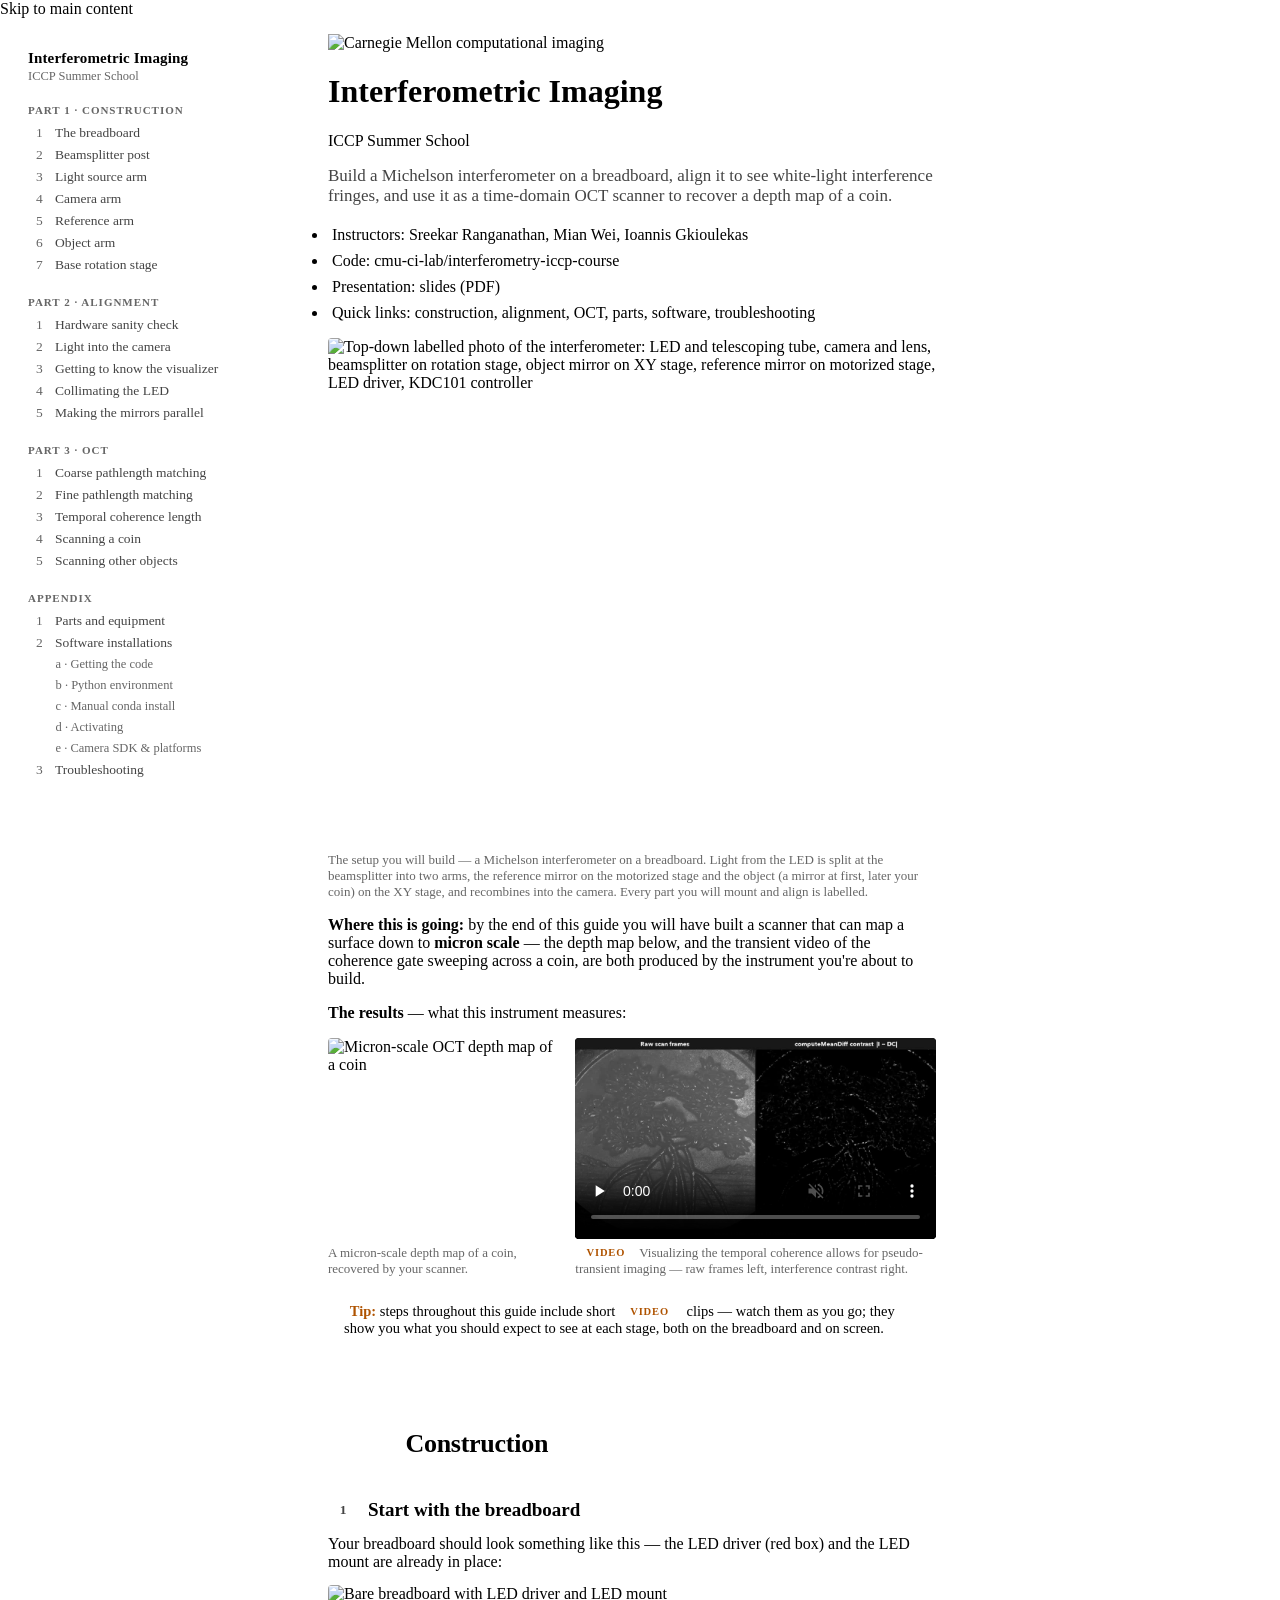
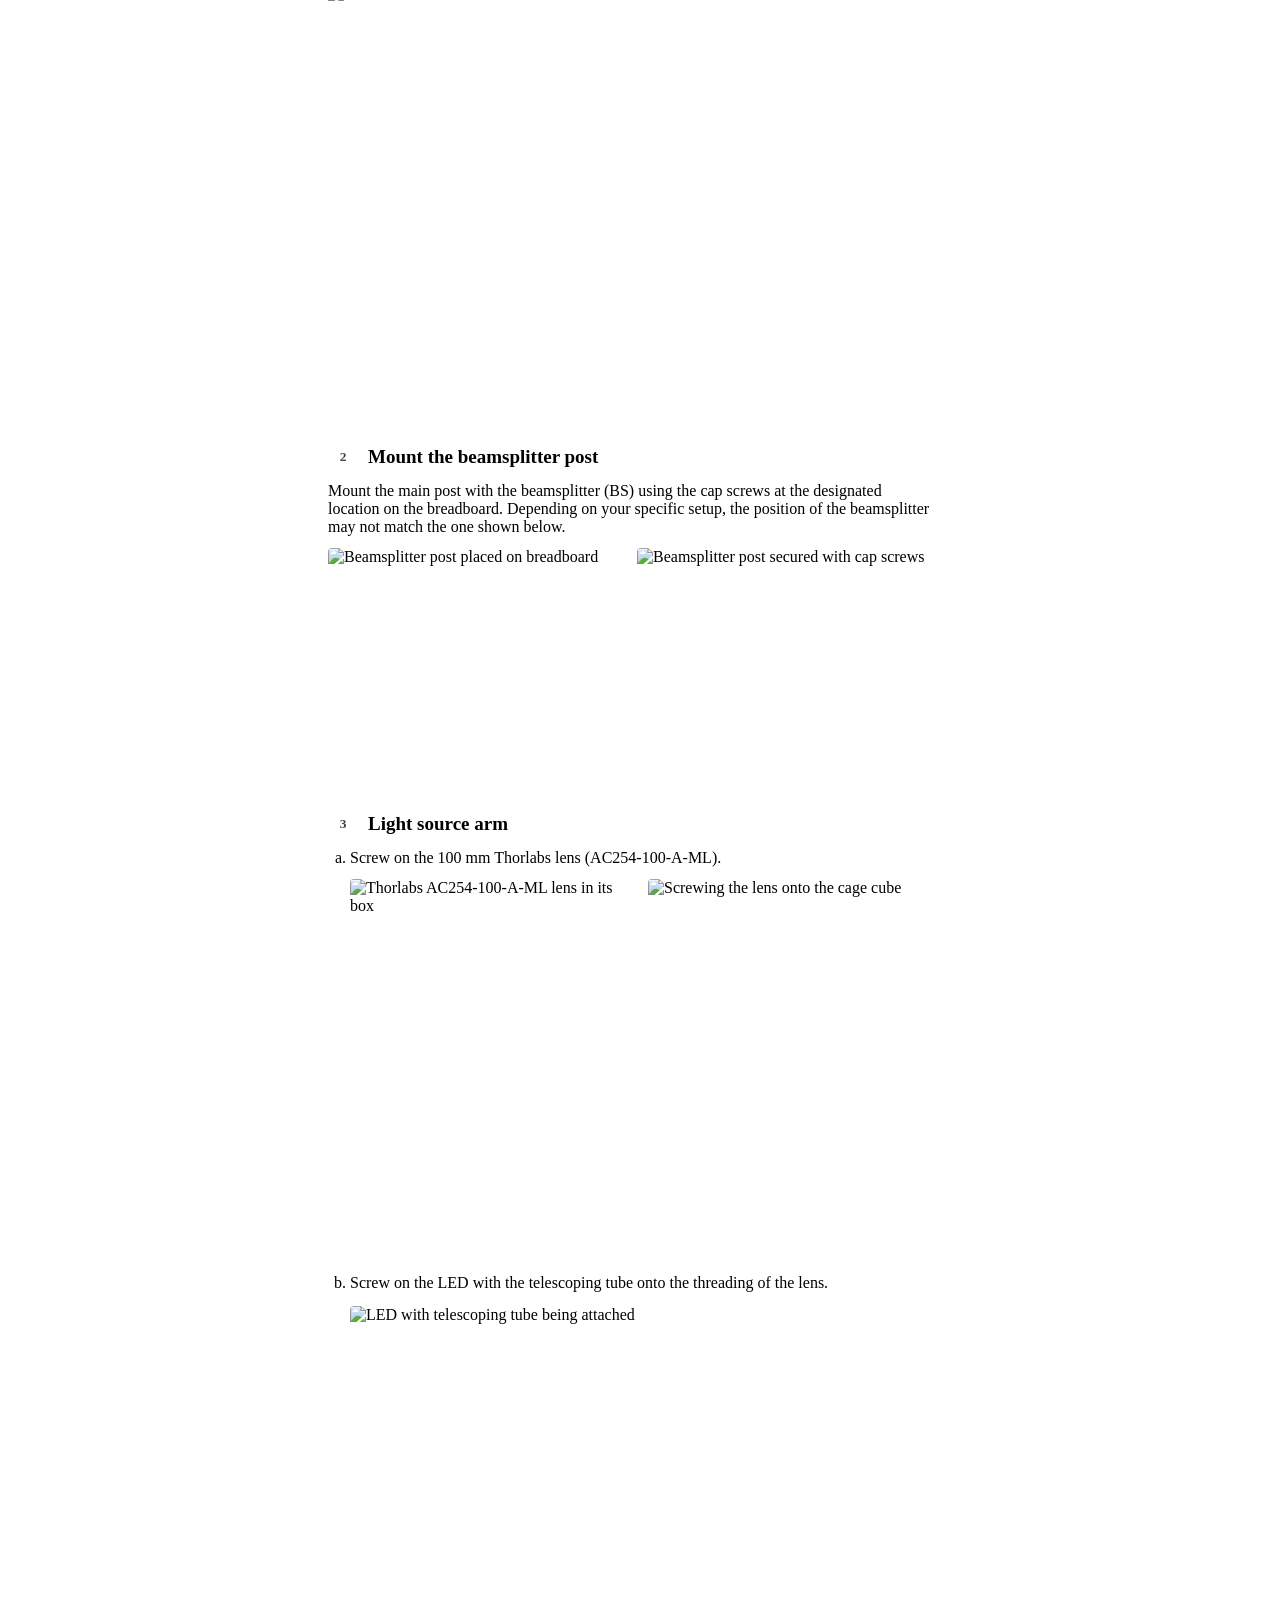
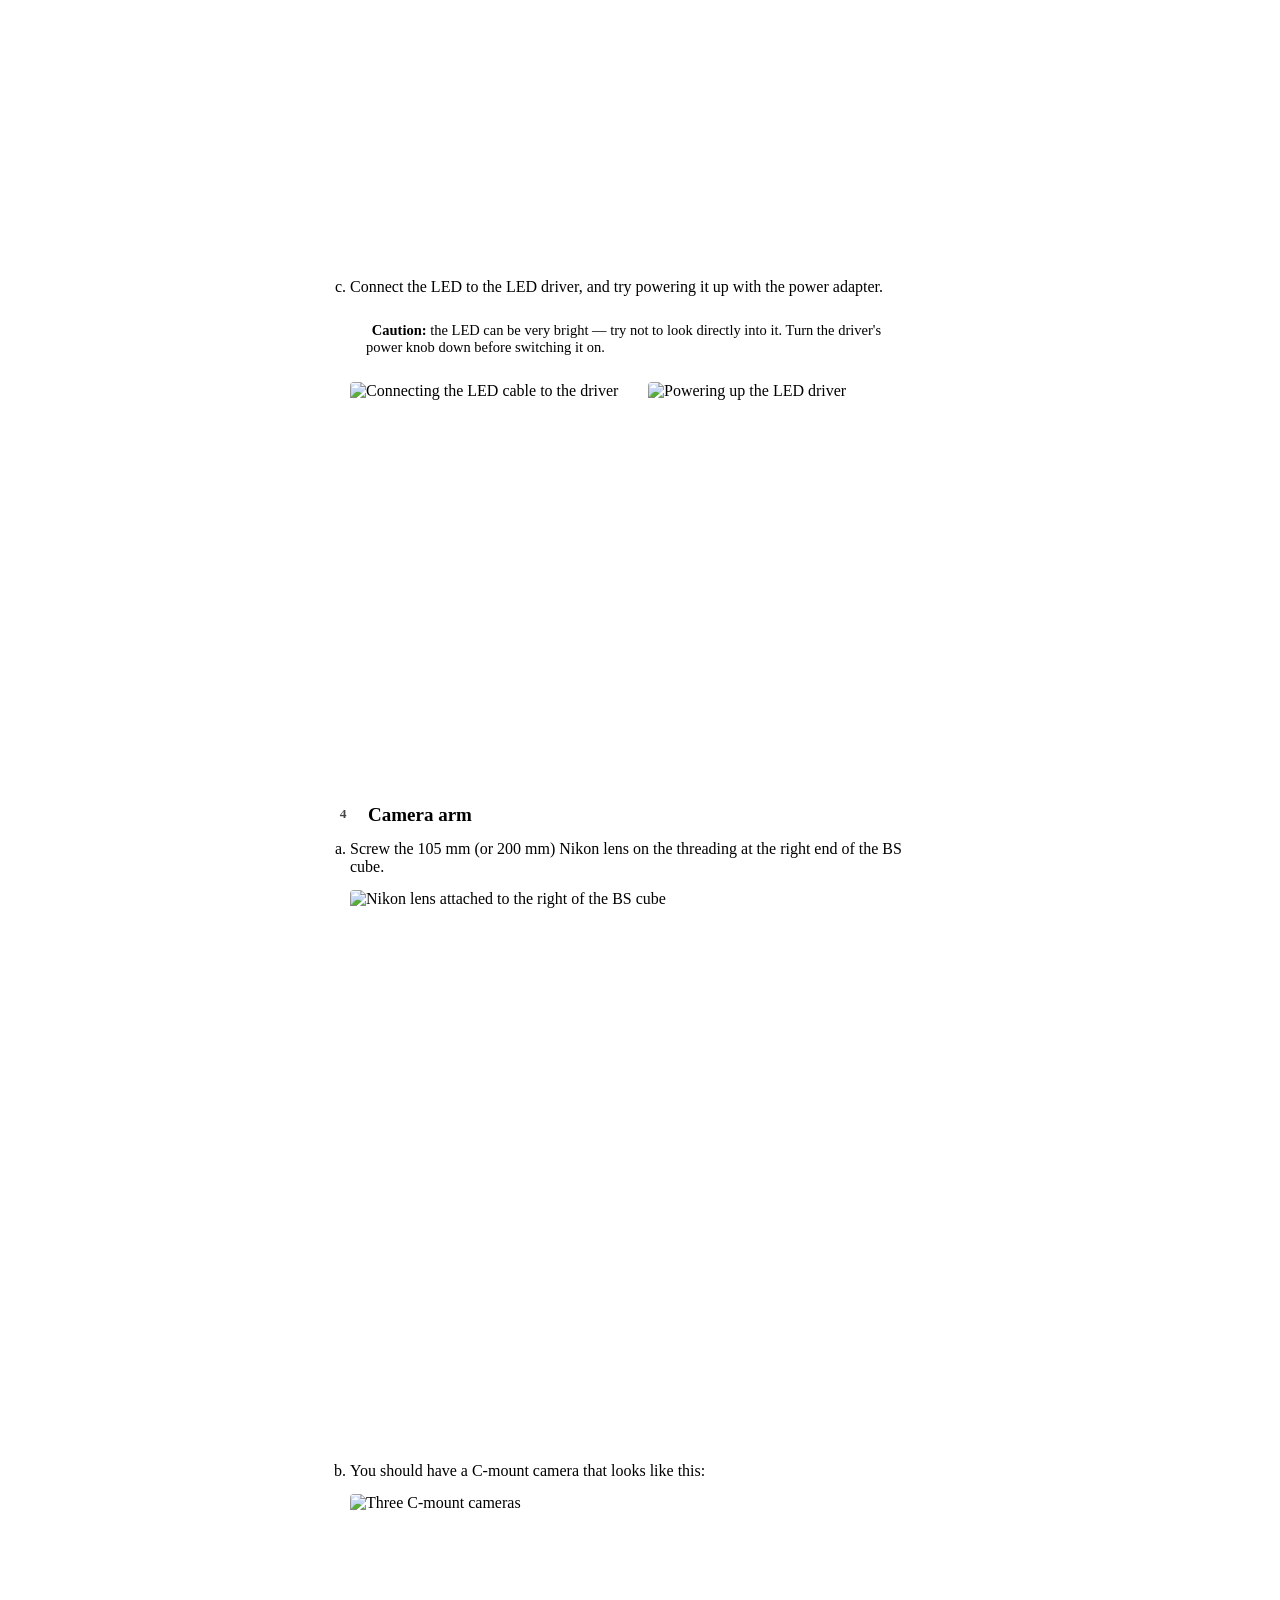
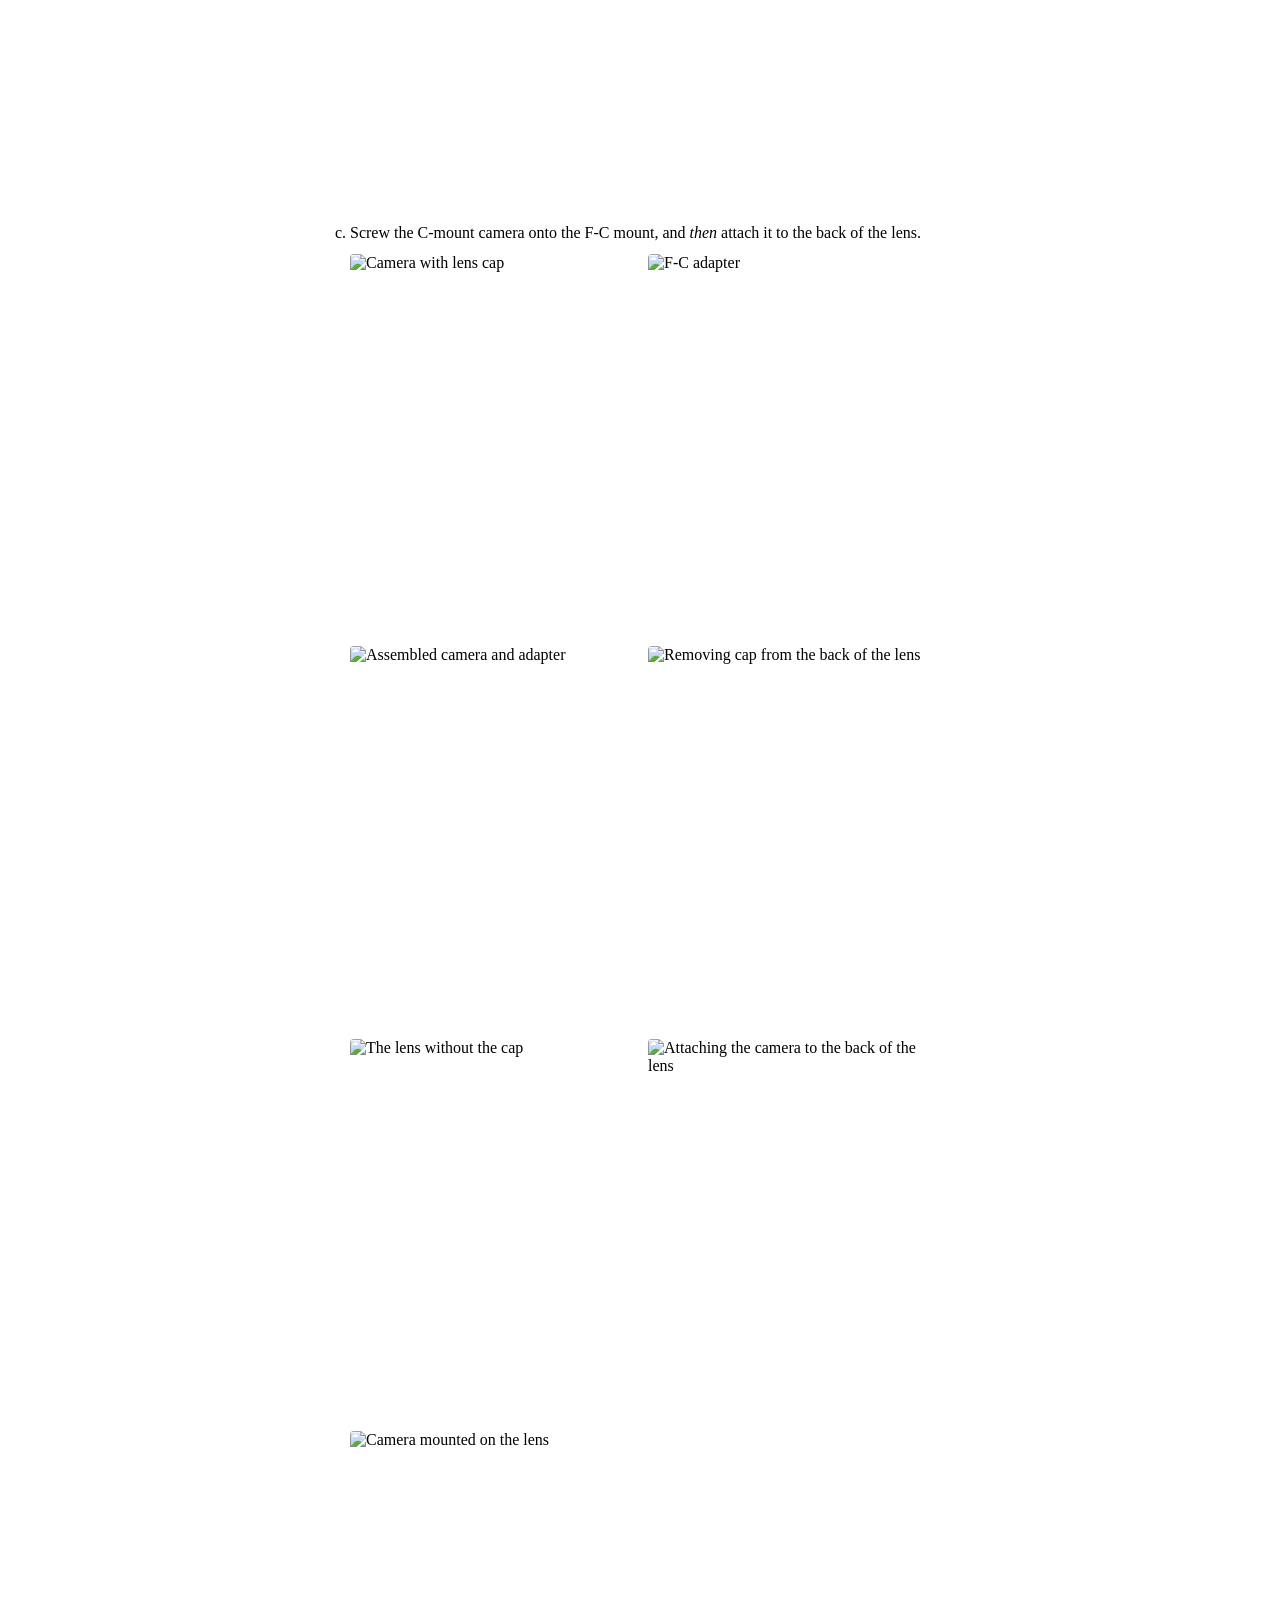
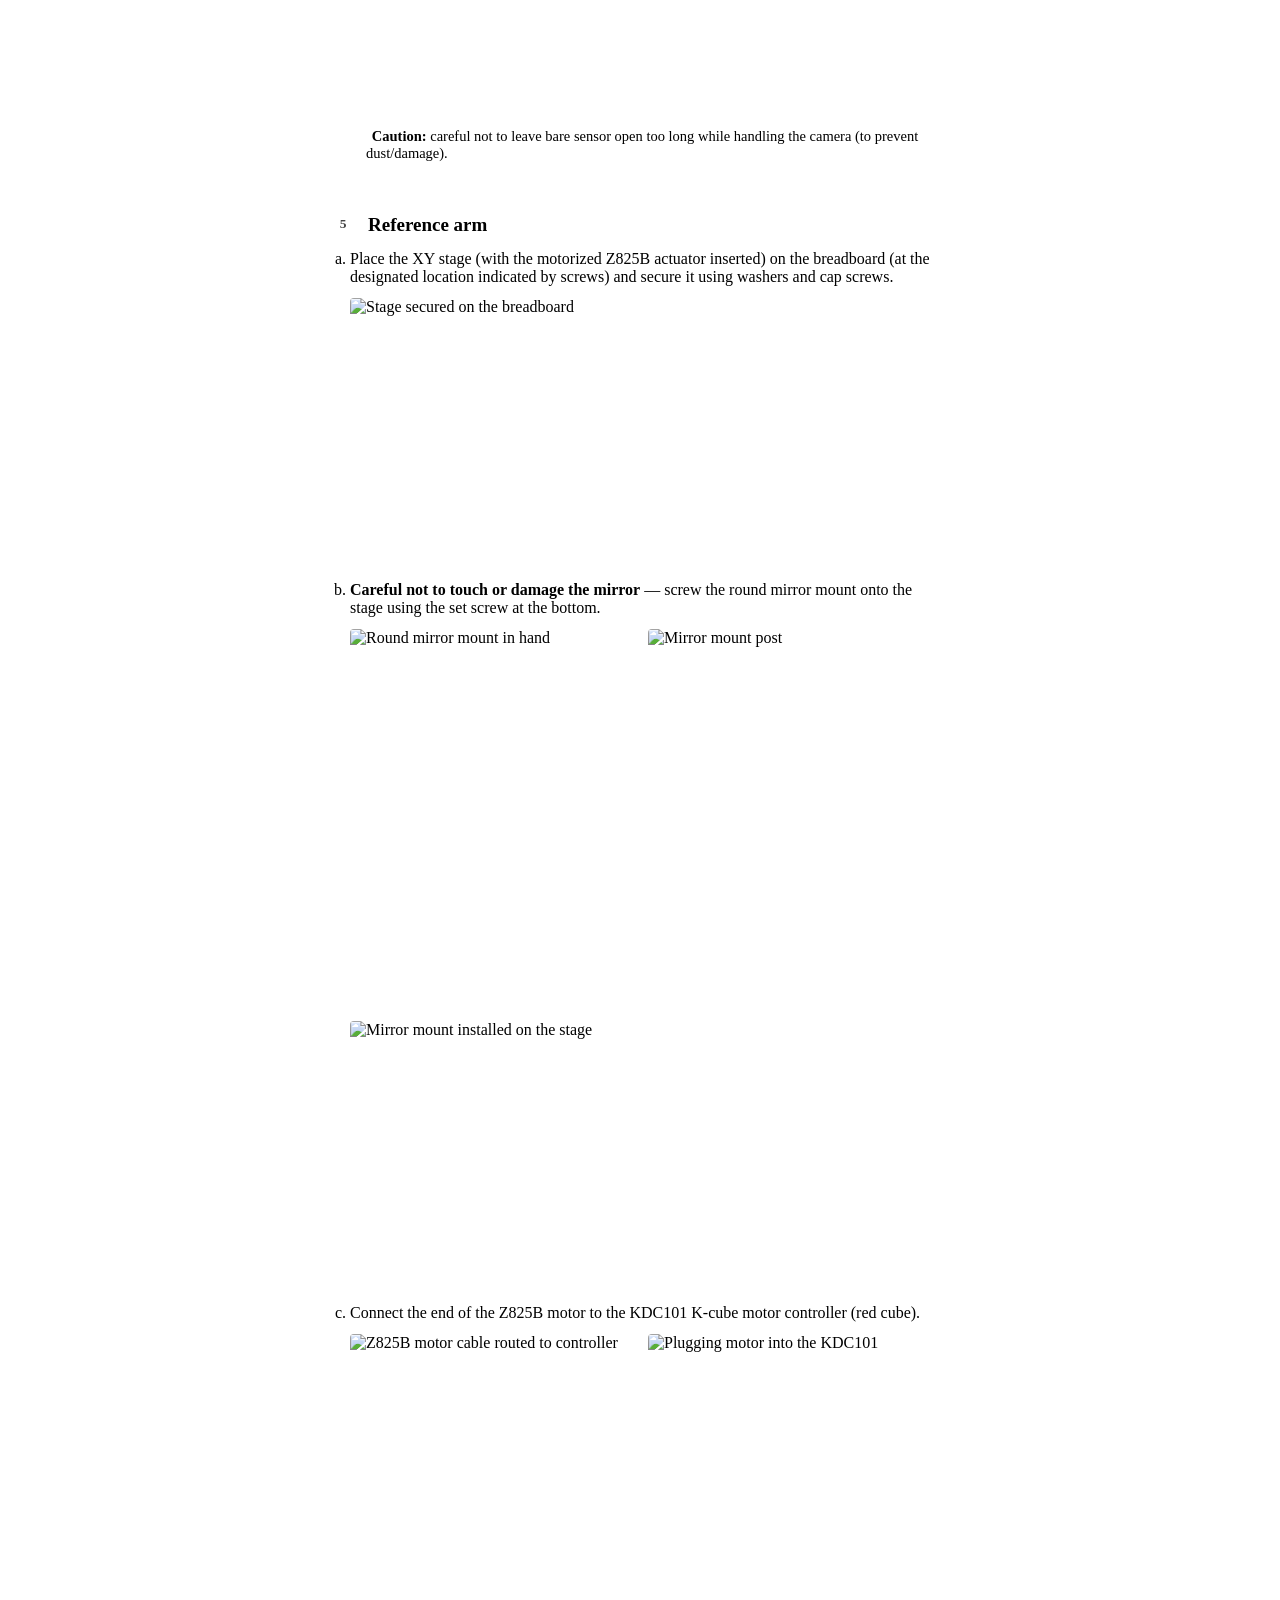
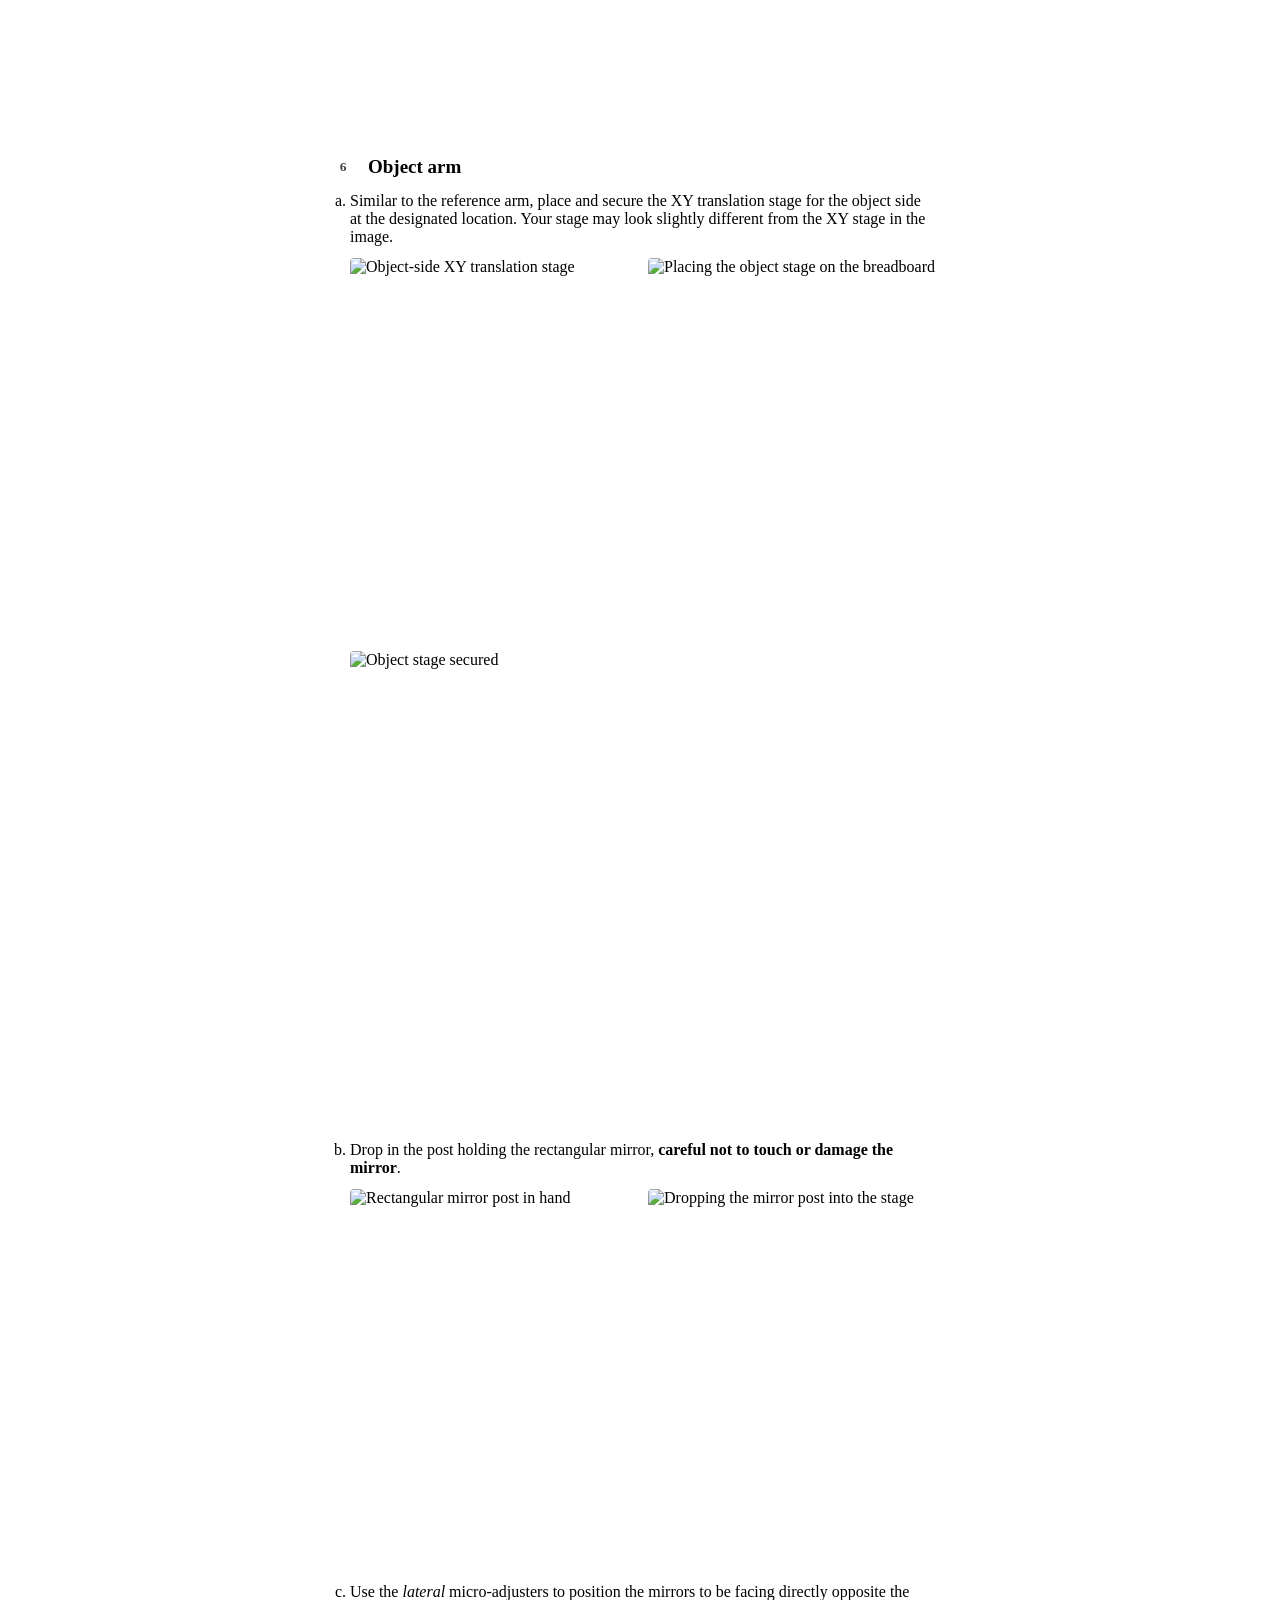
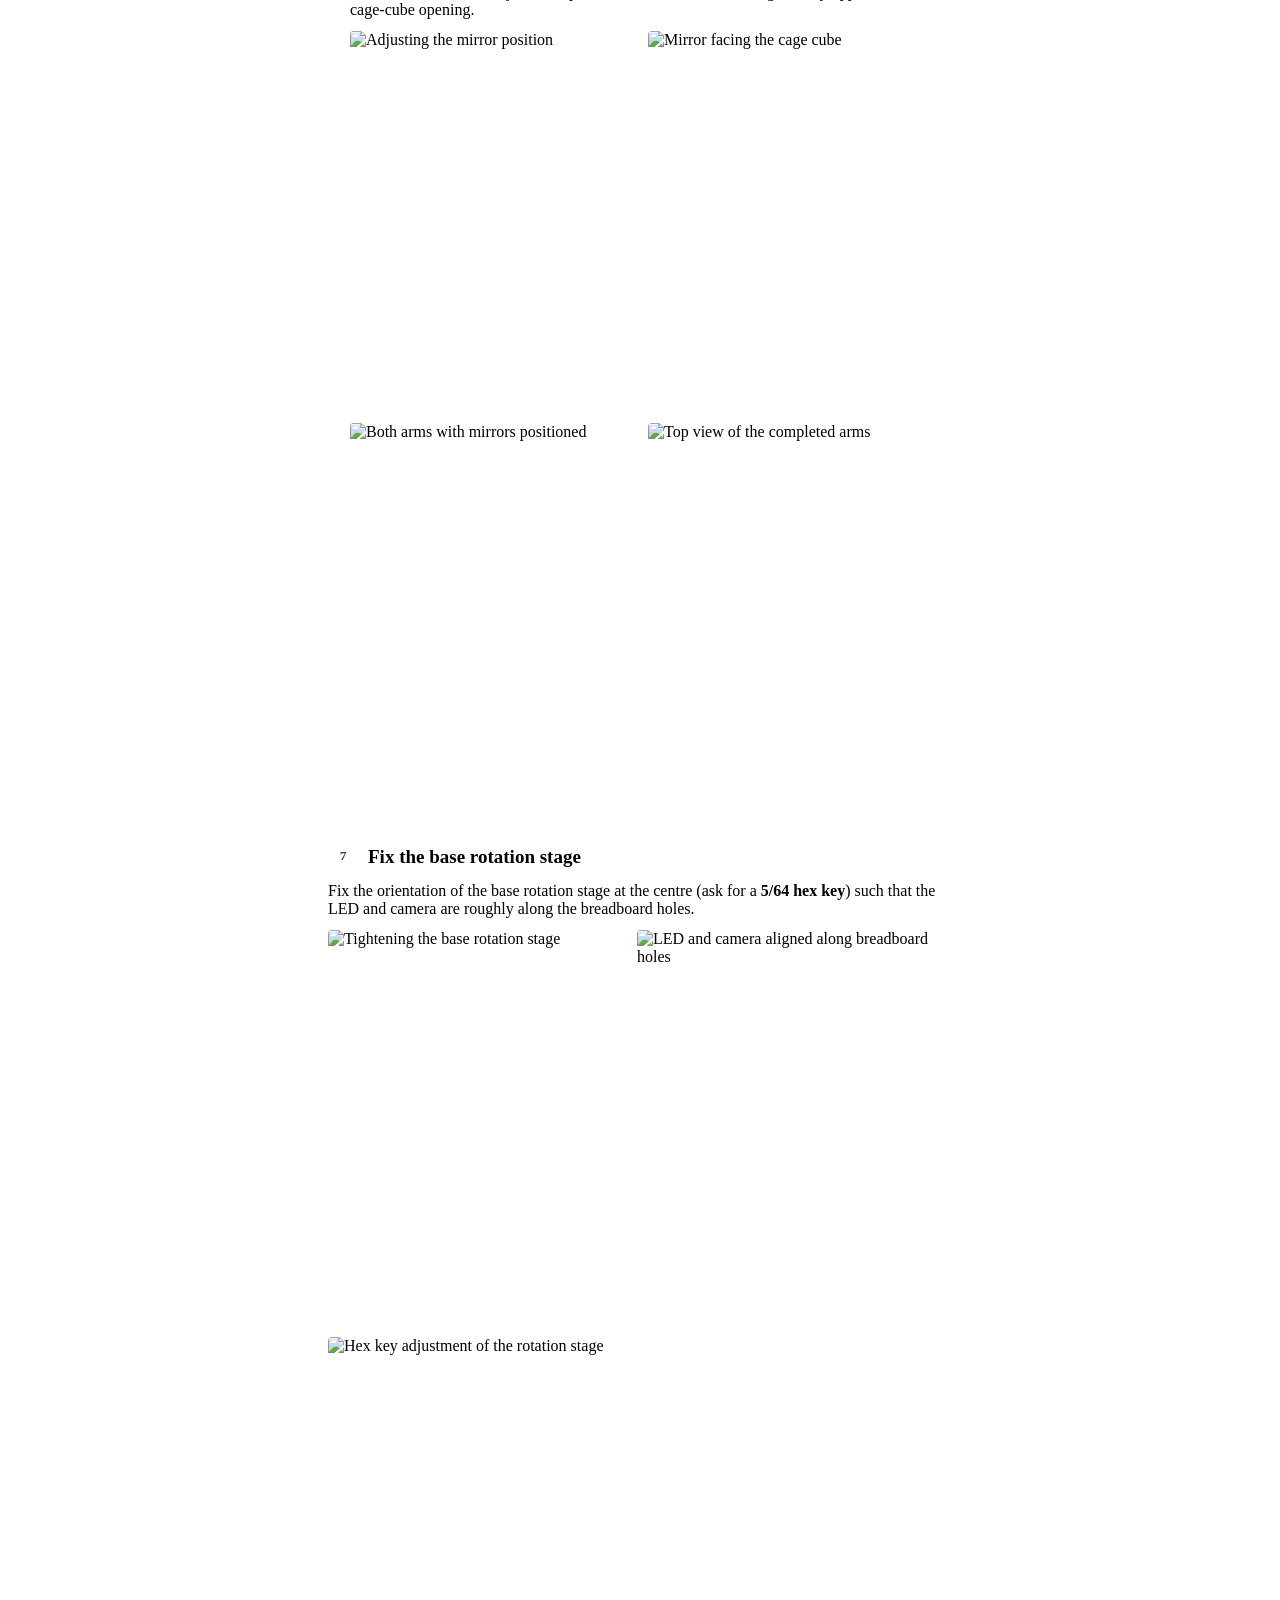
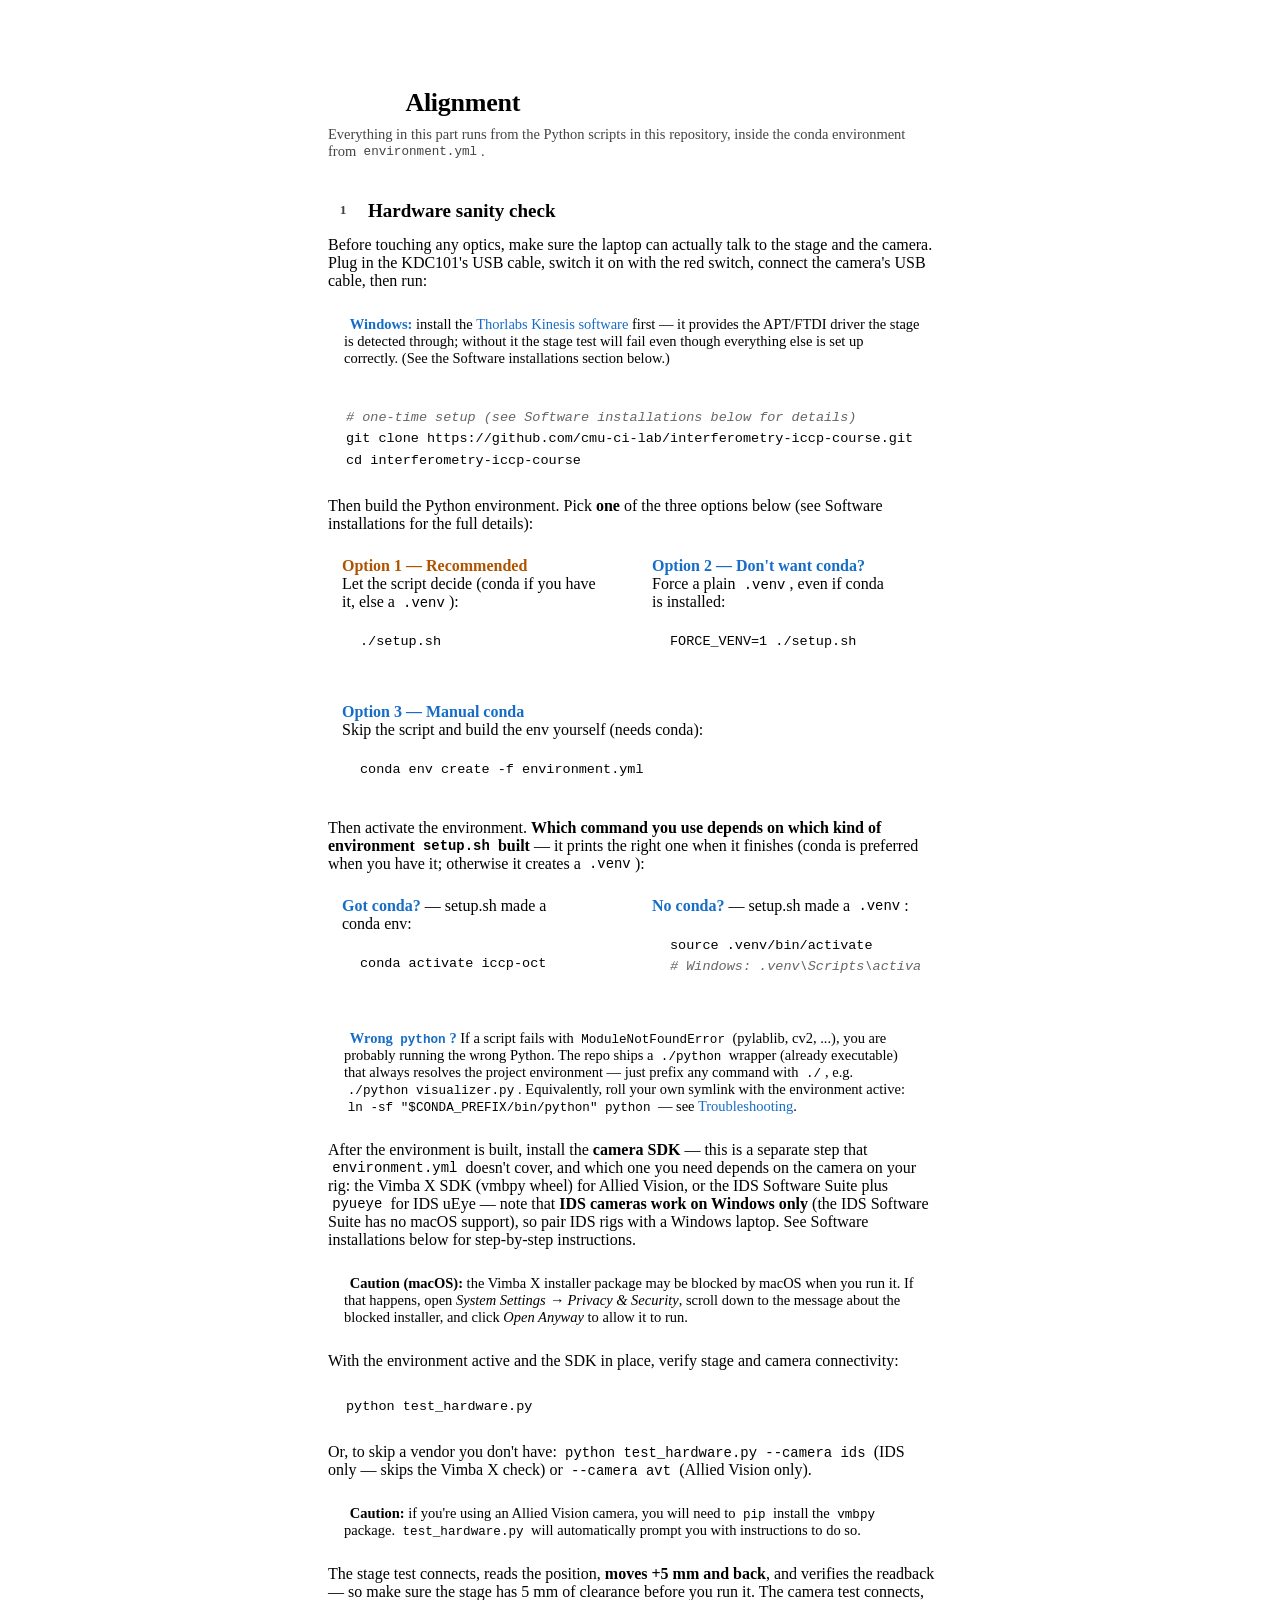
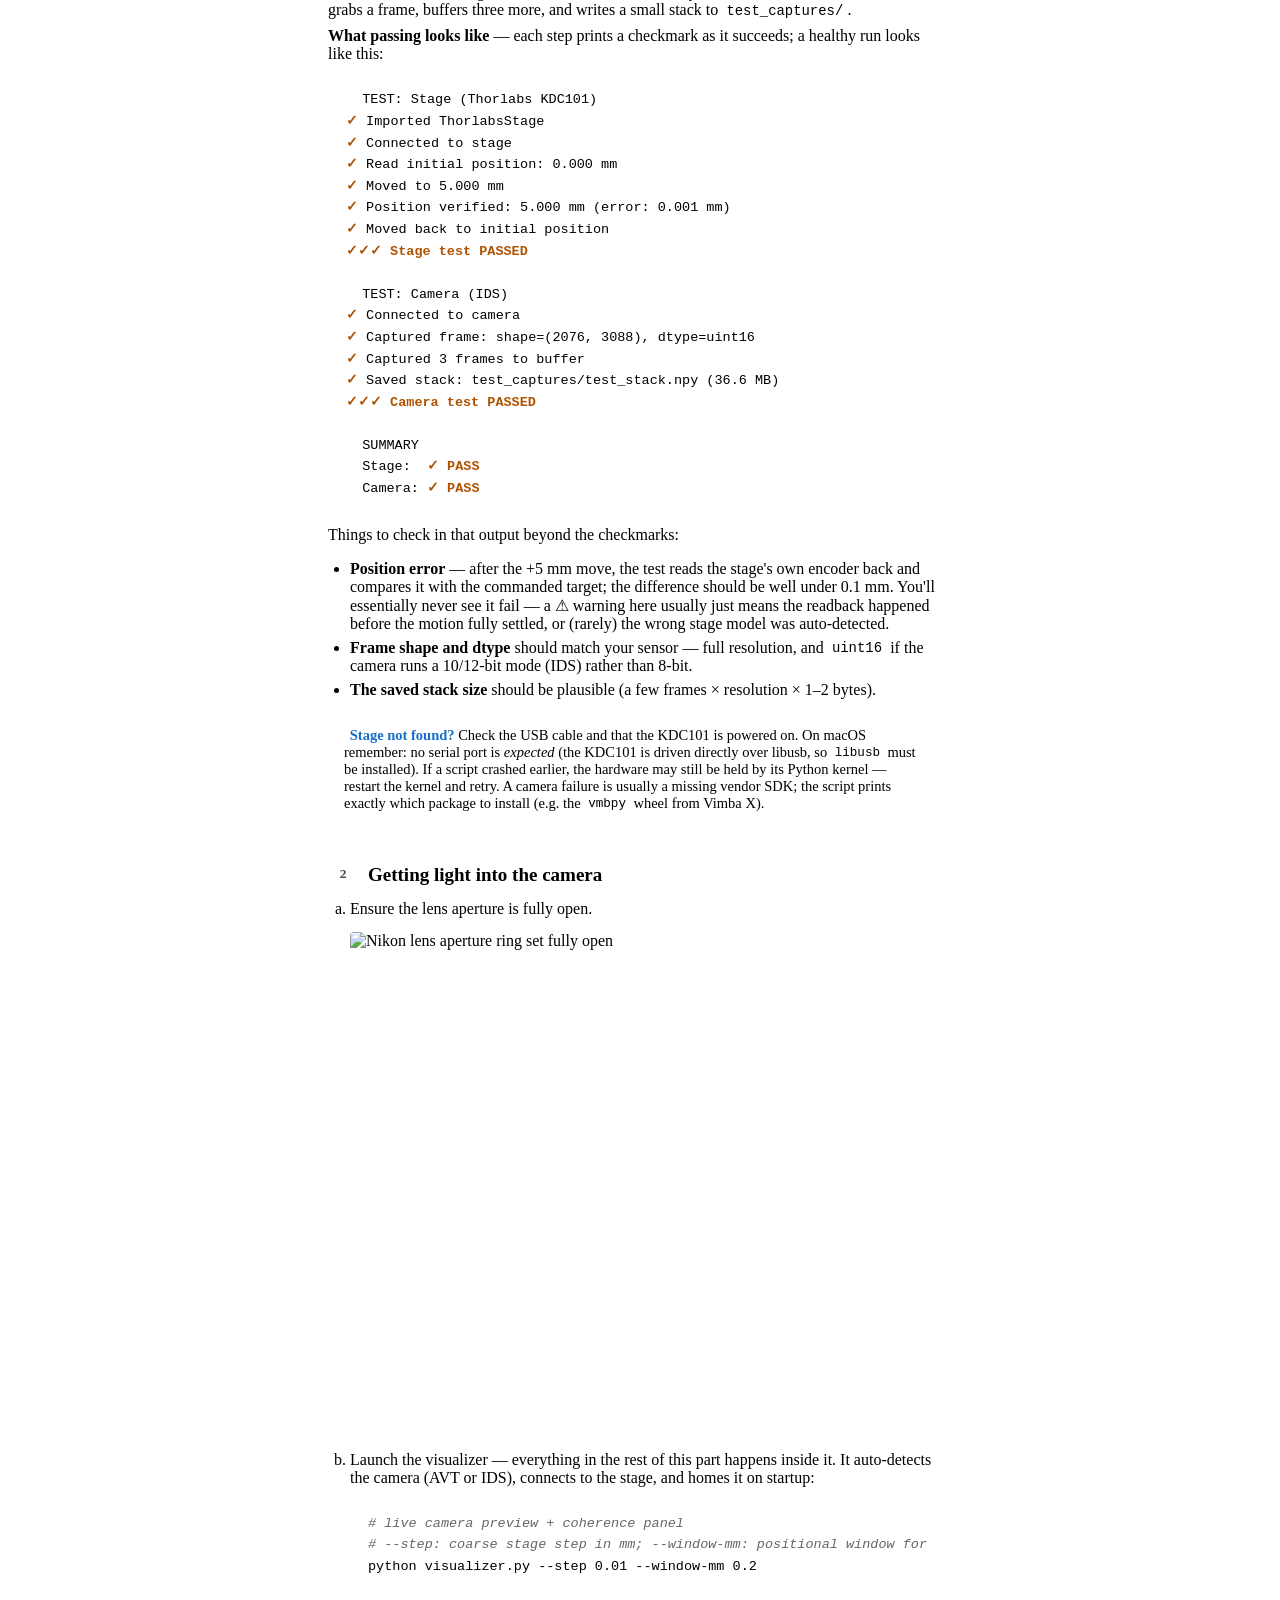
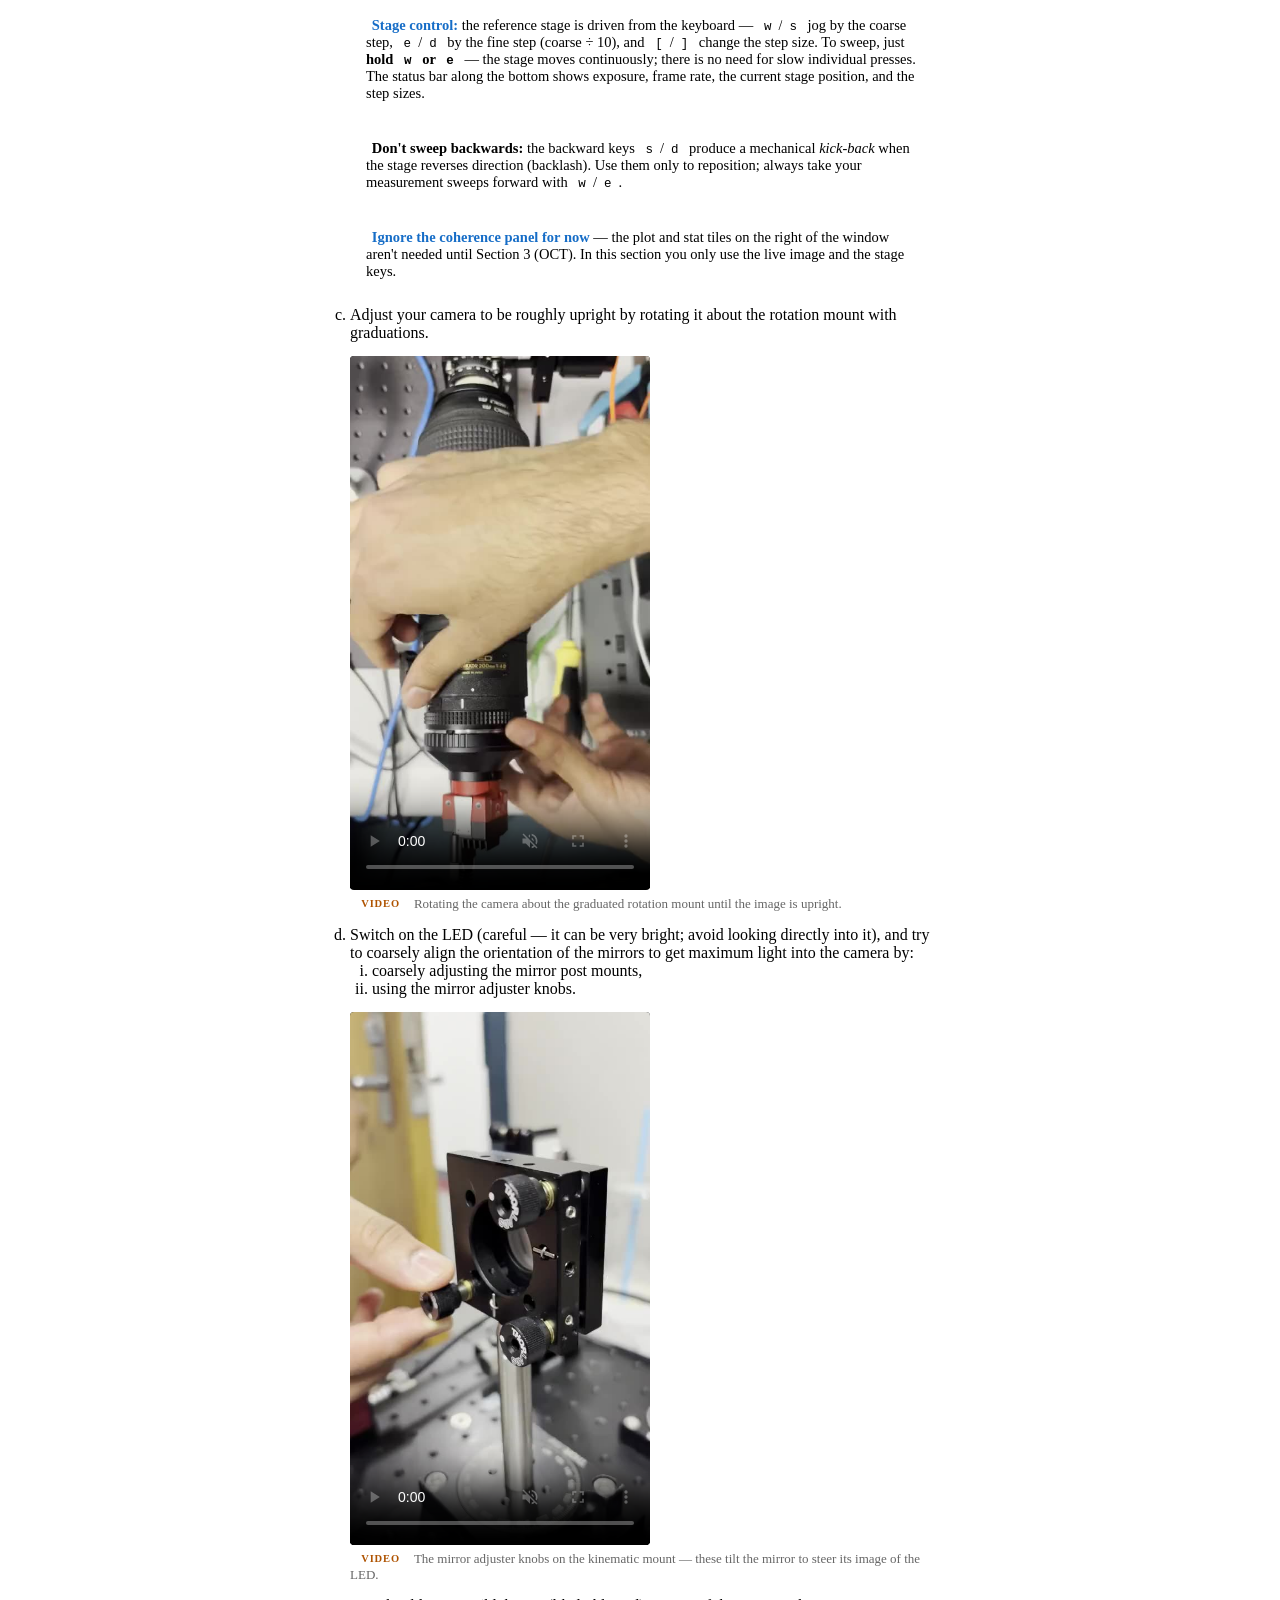
==== commit 748fe2b3: "update website" ====
--- a/index.html
+++ b/index.html
@@ -4,33 +4,33 @@
   <meta charset="utf-8">
   <meta name="viewport" content="width=device-width, initial-scale=1">
   <meta name="theme-color" content="#ffffff">
-  <meta name="description" content="Build a Michelson-style interferometer on a breadboard, align it to see white-light interference fringes, and use it as a time-domain OCT scanner to recover a depth map of a coin.">
+  <meta name="description" content="Build a Michelson interferometer on a breadboard, align it to see white-light interference fringes, and use it as a time-domain OCT scanner to recover a depth map of a coin.">
   <!--Social preview metadata. og:image must be an absolute URL to a raster image; 1200x630 is the
-      standard size for the summary_large_image card below. This currently points at the coin depth
-      map, whose 820x709 shape will be cropped to roughly its middle by most cards - replace it with
-      a dedicated 1200x630 preview and update og:image:width/height to match.-->
+	standard size for the summary_large_image card below. This currently points at the coin depth
+	map, whose 820x709 shape will be cropped to roughly its middle by most cards - replace it with
+	a dedicated 1200x630 preview and update og:image:width/height to match.-->
   <meta property="og:title" content="Interferometric Imaging — ICCP Summer School">
-  <meta property="og:description" content="Build a Michelson-style interferometer on a breadboard, align it to see white-light interference fringes, and use it as a time-domain OCT scanner to recover a depth map of a coin.">
-  <meta property="og:image" content="https://cmu-ci-lab.github.io/summer-school/instructions_media/depth_correct.jpg">
+  <meta property="og:description" content="Build a Michelson interferometer on a breadboard, align it to see white-light interference fringes, and use it as a time-domain OCT scanner to recover a depth map of a coin.">
+  <meta property="og:image" content="https://imaging.cs.cmu.edu/interferometry-iccp-course/instructions_media/depth_correct.jpg">
   <meta property="og:image:width" content="820">
   <meta property="og:image:height" content="709">
-  <meta property="og:url" content="https://cmu-ci-lab.github.io/summer-school/">
+  <meta property="og:url" content="https://imaging.cs.cmu.edu/interferometry-iccp-course/">
   <meta property="og:type" content="website">
   <meta name="twitter:card" content="summary_large_image">
   <!--instructions.html redirects here, so the preferred URL is declared explicitly.-->
-  <link rel="canonical" href="https://cmu-ci-lab.github.io/summer-school/">
-  <link rel="icon" href="/shared/favicon.png" type="image/png">
-  <link rel="icon" href="/shared/imaging.svg" type="image/svg+xml">
+  <link rel="canonical" href="https://imaging.cs.cmu.edu/interferometry-iccp-course/">
+  <link rel="icon" href="https://imaging.cs.cmu.edu/shared/favicon.png" type="image/png">
+  <link rel="icon" href="https://imaging.cs.cmu.edu/shared/imaging.svg" type="image/svg+xml">
   <!--Preload only the faces used above the fold. Font Awesome sets font-display: block, so without
-      the preload the icons below render as blank space until the font arrives.-->
-  <link rel="preload" href="/shared/fonts/AvenirNext/avenirnext-regular.woff2" as="font" type="font/woff2" crossorigin>
-  <link rel="preload" href="/shared/fonts/AvenirNext/avenirnext-demi.woff2" as="font" type="font/woff2" crossorigin>
-  <link rel="preload" href="/shared/fontawesome/webfonts/fa-solid-900.woff2" as="font" type="font/woff2" crossorigin>
+	the preload the icons below render as blank space until the font arrives.-->
+  <link rel="preload" href="https://imaging.cs.cmu.edu/shared/fonts/AvenirNext/avenirnext-regular.woff2" as="font" type="font/woff2" crossorigin>
+  <link rel="preload" href="https://imaging.cs.cmu.edu/shared/fonts/AvenirNext/avenirnext-demi.woff2" as="font" type="font/woff2" crossorigin>
+  <link rel="preload" href="https://imaging.cs.cmu.edu/shared/fontawesome/webfonts/fa-solid-900.woff2" as="font" type="font/woff2" crossorigin>
   <!--Font Awesome Free: the icon-name map, then the solid style. Add brands.min.css and its preload
-      if you ever use a fa-brands icon here.-->
-  <link rel="stylesheet" href="/shared/fontawesome/css/fontawesome.min.css">
-  <link rel="stylesheet" href="/shared/fontawesome/css/solid.min.css">
-  <link rel="stylesheet" href="/shared/style.css">
+	if you ever use a fa-brands icon here.-->
+  <link rel="stylesheet" href="https://imaging.cs.cmu.edu/shared/fontawesome/css/fontawesome.min.css">
+  <link rel="stylesheet" href="https://imaging.cs.cmu.edu/shared/fontawesome/css/solid.min.css">
+  <link rel="stylesheet" href="https://imaging.cs.cmu.edu/shared/style.css">
   <link rel="stylesheet" href="index_files/style.css">
   <title>Interferometric Imaging — ICCP Summer School</title>
 </head>
@@ -40,302 +40,301 @@
 
 <div class="layout">
   <aside class="sidebar">
-    <a class="side-title" href="#top">Interferometric Imaging</a>
-    <p class="side-sub">ICCP Summer School</p>
-    <nav aria-label="Guide contents">
-      <p class="side-part">Part 1 · Construction</p>
-      <a href="#c1"><span class="side-num">1</span>The breadboard</a>
-      <a href="#c2"><span class="side-num">2</span>Beamsplitter post</a>
-      <a href="#c3"><span class="side-num">3</span>Light source arm</a>
-      <a href="#c4"><span class="side-num">4</span>Camera arm</a>
-      <a href="#c5"><span class="side-num">5</span>Reference arm</a>
-      <a href="#c6"><span class="side-num">6</span>Object arm</a>
-      <a href="#c7"><span class="side-num">7</span>Base rotation stage</a>
-      <p class="side-part">Part 2 · Alignment</p>
-      <a href="#a0"><span class="side-num">1</span>Hardware sanity check</a>
-      <a href="#a1"><span class="side-num">2</span>Light into the camera</a>
-      <a href="#viz-tour"><span class="side-num">3</span>Getting to know the visualizer</a>
-      <a href="#a2"><span class="side-num">4</span>Collimating the LED</a>
-      <a href="#a3"><span class="side-num">5</span>Making the mirrors parallel</a>
-      <p class="side-part">Part 3 · OCT</p>
-      <a href="#a5"><span class="side-num">1</span>Coarse pathlength matching</a>
-      <a href="#a6"><span class="side-num">2</span>Fine pathlength matching</a>
-      <a href="#a7"><span class="side-num">3</span>Temporal coherence length</a>
-      <a href="#a8"><span class="side-num">4</span>Scanning a coin</a>
-      <a href="#a9"><span class="side-num">5</span>Scanning other objects</a>
-      <p class="side-part">Appendix</p>
-      <a href="#parts"><span class="side-num">1</span>Parts and equipment</a>
-      <a href="#software"><span class="side-num">2</span>Software installations</a>
-      <a class="side-sub-link" href="#sw-code">a · Getting the code</a>
-      <a class="side-sub-link" href="#sw-setup">b · Python environment</a>
-      <a class="side-sub-link" href="#sw-conda">c · Manual conda install</a>
-      <a class="side-sub-link" href="#sw-activate">d · Activating</a>
-      <a class="side-sub-link" href="#sw-sdk">e · Camera SDK &amp; platforms</a>
-      <a href="#troubleshooting"><span class="side-num">3</span>Troubleshooting</a>
-    </nav>
+	<a class="side-title" href="#top">Interferometric Imaging</a>
+	<p class="side-sub">ICCP Summer School</p>
+	<nav aria-label="Guide contents">
+	<p class="side-part">Part 1 · Construction</p>
+	<a href="#c1"><span class="side-num">1</span>The breadboard</a>
+	<a href="#c2"><span class="side-num">2</span>Beamsplitter post</a>
+	<a href="#c3"><span class="side-num">3</span>Light source arm</a>
+	<a href="#c4"><span class="side-num">4</span>Camera arm</a>
+	<a href="#c5"><span class="side-num">5</span>Reference arm</a>
+	<a href="#c6"><span class="side-num">6</span>Object arm</a>
+	<a href="#c7"><span class="side-num">7</span>Base rotation stage</a>
+	<p class="side-part">Part 2 · Alignment</p>
+	<a href="#a0"><span class="side-num">1</span>Hardware sanity check</a>
+	<a href="#a1"><span class="side-num">2</span>Light into the camera</a>
+	<a href="#viz-tour"><span class="side-num">3</span>Getting to know the visualizer</a>
+	<a href="#a2"><span class="side-num">4</span>Collimating the LED</a>
+	<a href="#a3"><span class="side-num">5</span>Making the mirrors parallel</a>
+	<p class="side-part">Part 3 · OCT</p>
+	<a href="#a5"><span class="side-num">1</span>Coarse pathlength matching</a>
+	<a href="#a6"><span class="side-num">2</span>Fine pathlength matching</a>
+	<a href="#a7"><span class="side-num">3</span>Temporal coherence length</a>
+	<a href="#a8"><span class="side-num">4</span>Scanning a coin</a>
+	<a href="#a9"><span class="side-num">5</span>Scanning other objects</a>
+	<p class="side-part">Appendix</p>
+	<a href="#parts"><span class="side-num">1</span>Parts and equipment</a>
+	<a href="#software"><span class="side-num">2</span>Software installations</a>
+	<a class="side-sub-link" href="#sw-code">a · Getting the code</a>
+	<a class="side-sub-link" href="#sw-setup">b · Python environment</a>
+	<a class="side-sub-link" href="#sw-conda">c · Manual conda install</a>
+	<a class="side-sub-link" href="#sw-activate">d · Activating</a>
+	<a class="side-sub-link" href="#sw-sdk">e · Camera SDK &amp; platforms</a>
+	<a href="#troubleshooting"><span class="side-num">3</span>Troubleshooting</a>
+	</nav>
   </aside>
 
   <main id="main" class="content" tabindex="-1"><div class="content-inner">
 
-    <header>
-      <a href="https://imaging.cs.cmu.edu/"><img id="logo" width="64" height="64" src="/shared/imaging.svg" alt="Carnegie Mellon computational imaging"></a>
-      <a href="index.html"><h1 id="top">Interferometric Imaging</h1></a>
-      <p class="venue">ICCP Summer School</p>
-      <p class="doc-sub">Build a Michelson-style interferometer on a breadboard, align it to see white-light
-      interference fringes, and use it as a time-domain OCT scanner to recover a depth map of a coin.</p>
-      <ul class="details">
-        <!--Dates, location and instructors for the current offering go here. Left commented out rather
-            than filled with stand-in text so the live page never shows a placeholder.-->
-        <!--<li><i class="fa-solid fa-calendar-days fa-sm fa-fw" aria-hidden="true"></i>&nbsp;Dates: Summer school dates</li>-->
-        <!--<li><i class="fa-solid fa-location-dot fa-sm fa-fw" aria-hidden="true"></i>&nbsp;Location: Lab location</li>-->
-        <li><i class="fa-solid fa-person-chalkboard fa-sm fa-fw" aria-hidden="true"></i>&nbsp;Instructors: <a href="https://www.andrew.cmu.edu/user/ssrangan/">Sreekar Ranganathan</a>, <a href="https://www.mianwei.ca/mera">Mian Wei</a>, <a href="https://www.cs.cmu.edu/~igkioule/">Ioannis Gkioulekas</a></li>
-        <li><i class="fa-solid fa-code-branch fa-sm fa-fw" aria-hidden="true"></i>&nbsp;Code: <a href="https://github.com/cmu-ci-lab/summer-school">cmu-ci-lab/summer-school</a></li>
-        <li><i class="fa-solid fa-file-pdf fa-sm fa-fw" aria-hidden="true"></i>&nbsp;Presentation: <a href="index_files/presentation.pdf">slides (PDF)</a></li>
-        <li><nav aria-label="Quick links"><i class="fa-solid fa-bars fa-sm fa-fw" aria-hidden="true"></i>&nbsp;Quick links: <a href="#part1">construction</a>, <a href="#part2">alignment</a>, <a href="#part3">OCT</a>, <a href="#parts">parts</a>, <a href="#software">software</a>, <a href="#troubleshooting">troubleshooting</a></nav></li>
-      </ul>
-
-      <figure id="teaser">
-        <img src="instructions_media/setup_labelled.jpg" alt="Top-down labelled photo of the interferometer: LED and telescoping tube, camera and lens, beamsplitter on rotation stage, object mirror on XY stage, reference mirror on motorized stage, LED driver, KDC101 controller" width="1600" height="1336" fetchpriority="high">
-        <figcaption>The setup you will build — a Michelson interferometer on a breadboard. Light from the
-        LED is split at the beamsplitter into two arms, the reference mirror on the motorized stage and the
-        object (a mirror at first, later your coin) on the XY stage, and recombines into the camera. Every
-        part you will mount and align is labelled.</figcaption>
-      </figure>
-    </header>
-
-    <p><strong>Where this is going:</strong> by the end of this guide you will have built a scanner that
-    can map a surface down to <strong>micron scale</strong> — the depth map below, and the transient video of
-    the coherence gate sweeping across a coin, are both produced by the instrument you're about to build.</p>
-    <p><strong>The results</strong> — what this instrument measures:</p>
-    <div class="figrow">
-      <figure class="depth"><img src="instructions_media/depth_correct.jpg" width="820" height="709" alt="Micron-scale OCT depth map of a coin" loading="lazy">
-      <figcaption>A micron-scale depth map of a coin, recovered by your scanner.</figcaption></figure>
-      <figure class="transient"><video src="instructions_media/oct_contrast_video.mp4" controls muted loop playsinline width="1428" height="798" poster="instructions_media/posters/oct_contrast_video.jpg" preload="none" data-noautoplay></video>
-      <figcaption><span class="vid-badge"><i class="fa-solid fa-circle-play" aria-hidden="true"></i>&nbsp;video</span>Visualizing the temporal coherence allows for
-      pseudo-transient imaging — raw frames left, interference contrast right.</figcaption></figure>
-    </div>
-    <div class="note tip"><i class="fa-solid fa-lightbulb fa-sm fa-fw" aria-hidden="true"></i>&nbsp;<strong>Tip:</strong> steps throughout this guide include short
-    <span class="vid-badge"><i class="fa-solid fa-circle-play" aria-hidden="true"></i>&nbsp;video</span> clips — watch them as you go; they show you what you should expect
-    to see at each stage, both on the breadboard and on screen.</div>
-
-    <!-- ════════════════ PART 1 ════════════════ -->
-    <div class="part" id="part1">
-      <span class="part-tag">Part 1</span>
-      <h2>Construction</h2>
-    </div>
-
-    <section class="step" id="c1">
-      <h3><span class="step-num">1</span>Start with the breadboard</h3>
-      <p>Your breadboard should look something like this — the LED driver (red box) and the LED mount
-      are already in place:</p>
-      <figure><img src="instructions_media/p01_y0205_0.jpg" alt="Bare breadboard with LED driver and LED mount" width="560" height="421" loading="lazy"></figure>
-    </section>
-
-    <section class="step" id="c2">
-      <h3><span class="step-num">2</span>Mount the beamsplitter post</h3>
-      <p>Mount the main post with the beamsplitter (BS) using the cap screws at the designated location
-      on the breadboard. Depending on your specific setup, the position of the beamsplitter may not match the one shown below. Ask one of us to verify if the positioning is correct.</p>
-      <div class="figgrid wide">
-        <img src="instructions_media/p02_y0073_0.jpg" alt="Beamsplitter post placed on breadboard" width="900" height="677" loading="lazy">
-        <img src="instructions_media/p02_y0252_1.jpg" alt="Beamsplitter post secured with cap screws" width="900" height="677" loading="lazy">
-      </div>
-    </section>
-
-    <section class="step" id="c3">
-      <h3><span class="step-num">3</span>Light source arm</h3>
-      <ol class="sub">
-        <li>Screw on the 100&nbsp;mm Thorlabs lens (AC254-100-A-ML).
-          <div class="figgrid">
-            <img src="instructions_media/p02_y0476_2.jpg" alt="Thorlabs AC254-100-A-ML lens in its box" width="900" height="1195" loading="lazy">
-            <img src="instructions_media/p02_y0478_3.jpg" alt="Screwing the lens onto the cage cube" width="900" height="1195" loading="lazy">
-          </div>
-        </li>
-        <li>Screw on the LED with the telescoping tube onto the threading of the lens.
-          <figure><img src="instructions_media/p03_y0073_0.jpg" alt="LED with telescoping tube being attached" width="420" height="558" loading="lazy"></figure>
-        </li>
-        <li>Connect the LED to the LED driver, and try powering it up with the power adapter.
-          <div class="warn"><i class="fa-solid fa-triangle-exclamation fa-sm fa-fw" aria-hidden="true"></i>&nbsp;<strong>Careful:</strong> the LED can be very bright — try not to look directly
-          into it. Turn the driver's power knob down before switching it on.</div>
-          <div class="figgrid">
-            <img src="instructions_media/p03_y0391_1.jpg" alt="Connecting the LED cable to the driver" width="900" height="677" loading="lazy">
-            <img src="instructions_media/p03_y0389_2.jpg" alt="Powering up the LED driver" width="900" height="1195" loading="lazy">
-          </div>
-        </li>
-      </ol>
-    </section>
-
-    <section class="step" id="c4">
-      <h3><span class="step-num">4</span>Camera arm</h3>
-      <ol class="sub">
-        <li>Screw the 105&nbsp;mm (or 200&nbsp;mm) Nikon lens on the threading at the right end of the BS cube.
-          <figure><img src="instructions_media/p04_y0102_0.jpg" alt="Nikon lens attached to the right of the BS cube" width="420" height="558" loading="lazy"></figure>
-        </li>
-        <li>You should have a C-mount camera that looks like this:
-          <figure><img src="instructions_media/p04_y0408_1.jpg" alt="Three C-mount cameras" width="420" height="316" loading="lazy"></figure>
-        </li>
-        <li>Screw the C-mount camera onto the F-C mount, and <em>then</em> attach it to the back of the lens.
-          <div class="figgrid">
-            <img src="instructions_media/p04_y0570_2.jpg" alt="Camera with F-C mount adapter" width="900" height="1195" loading="lazy">
-            <img src="instructions_media/p04_y0572_3.jpg" alt="Screwing camera onto adapter" width="900" height="1195" loading="lazy">
-            <img src="instructions_media/p04_y0573_4.jpg" alt="Assembled camera and adapter" width="900" height="1195" loading="lazy">
-            <img src="instructions_media/p05_y0073_0.jpg" alt="Attaching the camera to the back of the lens" width="900" height="677" loading="lazy">
-            <img src="instructions_media/p05_y0073_1.jpg" alt="Camera mounted on the lens" width="900" height="677" loading="lazy">
-          </div>
-          <div class="warn"><i class="fa-solid fa-triangle-exclamation fa-sm fa-fw" aria-hidden="true"></i>&nbsp;<strong>Careful:</strong> careful not to leave bare sensor open too long while handling the camera (to prevent dust/damage).</div>
-        </li>
-      </ol>
-    </section>
-
-    <section class="step" id="c5">
-      <h3><span class="step-num">5</span>Reference arm</h3>
-      <ol class="sub">
-        <li>Place the XY stage (with the motorized Z825B actuator inserted) on
-        the breadboard (at the designated location indicated by screws) and secure it using washers and cap screws.
-          <div class="figgrid">
-            <img src="instructions_media/p05_y0214_2.jpg" alt="Reference XY stage placement" width="900" height="1195" loading="lazy">
-            <img src="instructions_media/p05_y0216_3.jpg" alt="XY stage with Z825B actuator" width="900" height="677" loading="lazy">
-            <img src="instructions_media/p06_y0074_0.jpg" alt="Stage secured on the breadboard" width="900" height="677" loading="lazy">
-          </div>
-        </li>
-        <li><strong>Careful not to touch or damage the mirror</strong> — screw the round mirror mount onto the
-        stage using the set screw at the bottom.
-          <div class="figgrid">
-            <img src="instructions_media/p06_y0441_3.jpg" alt="Round mirror mount in hand" width="900" height="1195" loading="lazy">
-            <img src="instructions_media/p06_y0441_4.jpg" alt="Mirror mount post" width="900" height="1195" loading="lazy">
-            <img src="instructions_media/p07_y0090_1.jpg" alt="Mirror mount installed on the stage" width="900" height="677" loading="lazy">
-          </div>
-        </li>
-        <li>Connect the end of the Z825B motor to the KDC101 K-cube motor controller (red cube).
-          <div class="figgrid">
-            <img src="instructions_media/p07_y0449_3.jpg" alt="Z825B motor cable routed to controller" width="900" height="677" loading="lazy">
-            <img src="instructions_media/p07_y0450_4.jpg" alt="Plugging motor into the KDC101" width="900" height="1195" loading="lazy">
-          </div>
-        </li>
-      </ol>
-    </section>
-
-    <section class="step" id="c6">
-      <h3><span class="step-num">6</span>Object arm</h3>
-      <ol class="sub">
-        <li>Similar to the reference arm, place and secure the XY translation stage for the object side
-        at the designated location. Your stage may look slightly different from the XY stage in the image.
-          <div class="figgrid">
-            <img src="instructions_media/p08_y0073_0.jpg" alt="Object-side XY translation stage" width="900" height="677" loading="lazy">
-            <img src="instructions_media/p08_y0073_1.jpg" alt="Placing the object stage on the breadboard" width="900" height="1195" loading="lazy">
-            <img src="instructions_media/p08_y0236_2.jpg" alt="Object stage secured" width="900" height="1195" loading="lazy">
-          </div>
-        </li>
-        <li>Drop in the post holding the rectangular mirror, <strong>careful not to touch or damage the
-        mirror</strong>.
-          <div class="figgrid">
-            <img src="instructions_media/p09_y0073_0.jpg" alt="Rectangular mirror post in hand" width="900" height="1195" loading="lazy">
-            <img src="instructions_media/p09_y0073_1.jpg" alt="Dropping the mirror post into the stage" width="900" height="1195" loading="lazy">
-          </div>
-        </li>
-        <li>Use the <em>lateral</em> micro-adjusters to position the mirrors to be facing directly opposite
-        the cage-cube opening.
-          <div class="figgrid">
-            <img src="instructions_media/p09_y0378_3.jpg" alt="Adjusting the mirror position" width="900" height="1195" loading="lazy">
-            <img src="instructions_media/p09_y0376_4.jpg" alt="Mirror facing the cage cube" width="900" height="677" loading="lazy">
-            <img src="instructions_media/p10_y0073_0.jpg" alt="Both arms with mirrors positioned" width="900" height="1195" loading="lazy">
-            <img src="instructions_media/p10_y0073_1.jpg" alt="Top view of the completed arms" width="900" height="1195" loading="lazy">
-          </div>
-        </li>
-      </ol>
-    </section>
-
-    <section class="step" id="c7">
-      <h3><span class="step-num">7</span>Fix the base rotation stage</h3>
-      <p>Fix the orientation of the base rotation stage at the centre (ask for a <strong>5/64 hex key</strong>)
-      such that the LED and camera are roughly along the breadboard holes.</p>
-      <div class="figgrid">
-        <img src="instructions_media/p10_y0352_2.jpg" alt="Tightening the base rotation stage" width="900" height="1195" loading="lazy">
-        <img src="instructions_media/p10_y0353_3.jpg" alt="LED and camera aligned along breadboard holes" width="900" height="677" loading="lazy">
-        <img src="instructions_media/p10_y0501_4.jpg" alt="Hex key adjustment of the rotation stage" width="900" height="677" loading="lazy">
-      </div>
-    </section>
-
-    <!-- ════════════════ PART 2 ════════════════ -->
-    <div class="part" id="part2">
-      <span class="part-tag">Part 2</span>
-      <h2>Alignment</h2>
-    </div>
-    <p class="part-note">Everything in this part runs from the Python scripts in
-    <a href="https://github.com/cmu-ci-lab/summer-school">this repository</a>, inside the
-    conda environment from <code>environment.yml</code>.</p>
-
-    <section class="step" id="a0">
-      <h3><span class="step-num">1</span>Hardware sanity check</h3>
-      <p>Before touching any optics, make sure the laptop can actually talk to the stage and the camera.
-      Plug in the KDC101's USB cable, switch it on with the red switch, connect the camera's USB cable,
-      then run:</p>
-      <div class="note"><i class="fa-solid fa-circle-info fa-sm fa-fw" aria-hidden="true"></i>&nbsp;<strong>Windows:</strong> install the
-      <a href="https://www.thorlabs.com/software-pages/motion_control">Thorlabs Kinesis software</a> first —
-      it provides the APT/FTDI driver the stage is detected through; without it the stage test will fail even
-      though everything else is set up correctly. (See the Software installations section below.)</div>
+	<header>
+	<a href="https://imaging.cs.cmu.edu/"><img id="logo" width="64" height="64" src="https://imaging.cs.cmu.edu/shared/imaging.svg" alt="Carnegie Mellon computational imaging"></a>
+	<a href="index.html"><h1 id="top">Interferometric Imaging</h1></a>
+	<p class="venue">ICCP Summer School</p>
+	<p class="doc-sub">Build a Michelson interferometer on a breadboard, align it to see white-light
+	interference fringes, and use it as a time-domain OCT scanner to recover a depth map of a coin.</p>
+	<ul class="details">
+		<!--Dates, location and instructors for the current offering go here. Left commented out rather
+			than filled with stand-in text so the live page never shows a placeholder.-->
+		<!--<li><i class="fa-solid fa-calendar-days fa-sm fa-fw" aria-hidden="true"></i>&nbsp;Dates: Summer school dates</li>-->
+		<!--<li><i class="fa-solid fa-location-dot fa-sm fa-fw" aria-hidden="true"></i>&nbsp;Location: Lab location</li>-->
+		<li><i class="fa-solid fa-person-chalkboard fa-sm fa-fw" aria-hidden="true"></i>&nbsp;Instructors: <a href="https://www.andrew.cmu.edu/user/ssrangan/">Sreekar Ranganathan</a>, <a href="https://www.mianwei.ca/mera">Mian Wei</a>, <a href="https://www.cs.cmu.edu/~igkioule/">Ioannis Gkioulekas</a></li>
+		<li><i class="fa-solid fa-code-branch fa-sm fa-fw" aria-hidden="true"></i>&nbsp;Code: <a href="https://github.com/cmu-ci-lab/interferometry-iccp-course">cmu-ci-lab/interferometry-iccp-course</a></li>
+		<li><i class="fa-solid fa-file-pdf fa-sm fa-fw" aria-hidden="true"></i>&nbsp;Presentation: <a href="index_files/presentation.pdf">slides (PDF)</a></li>
+		<li><nav aria-label="Quick links"><i class="fa-solid fa-bars fa-sm fa-fw" aria-hidden="true"></i>&nbsp;Quick links: <a href="#part1">construction</a>, <a href="#part2">alignment</a>, <a href="#part3">OCT</a>, <a href="#parts">parts</a>, <a href="#software">software</a>, <a href="#troubleshooting">troubleshooting</a></nav></li>
+	</ul>
+
+	<figure id="teaser">
+		<img src="instructions_media/setup_labelled.jpg" alt="Top-down labelled photo of the interferometer: LED and telescoping tube, camera and lens, beamsplitter on rotation stage, object mirror on XY stage, reference mirror on motorized stage, LED driver, KDC101 controller" width="1600" height="1336" fetchpriority="high">
+		<figcaption>The setup you will build — a Michelson interferometer on a breadboard. Light from the
+		LED is split at the beamsplitter into two arms, the reference mirror on the motorized stage and the
+		object (a mirror at first, later your coin) on the XY stage, and recombines into the camera. Every
+		part you will mount and align is labelled.</figcaption>
+	</figure>
+	</header>
+
+	<p><strong>Where this is going:</strong> by the end of this guide you will have built a scanner that
+	can map a surface down to <strong>micron scale</strong> — the depth map below, and the transient video of
+	the coherence gate sweeping across a coin, are both produced by the instrument you're about to build.</p>
+	<p><strong>The results</strong> — what this instrument measures:</p>
+	<div class="figrow">
+	<figure class="depth"><img src="instructions_media/depth_correct.jpg" width="820" height="709" alt="Micron-scale OCT depth map of a coin" loading="lazy">
+	<figcaption>A micron-scale depth map of a coin, recovered by your scanner.</figcaption></figure>
+	<figure class="transient"><video src="instructions_media/oct_contrast_video.mp4" controls muted loop playsinline width="1428" height="798" poster="instructions_media/posters/oct_contrast_video.jpg" preload="none" data-noautoplay></video>
+	<figcaption><span class="vid-badge"><i class="fa-solid fa-circle-play" aria-hidden="true"></i>&nbsp;video</span>Visualizing the temporal coherence allows for pseudo-transient imaging — raw frames left, interference contrast right.</figcaption></figure>
+	</div>
+	<div class="note tip"><i class="fa-solid fa-lightbulb fa-sm fa-fw" aria-hidden="true"></i>&nbsp;<strong>Tip:</strong> steps throughout this guide include short
+	<span class="vid-badge"><i class="fa-solid fa-circle-play" aria-hidden="true"></i>&nbsp;video</span> clips — watch them as you go; they show you what you should expect
+	to see at each stage, both on the breadboard and on screen.</div>
+
+	<!-- ════════════════ PART 1 ════════════════ -->
+	<div class="part" id="part1">
+	<span class="part-tag">Part 1</span>
+	<h2>Construction</h2>
+	</div>
+
+	<section class="step" id="c1">
+	<h3><span class="step-num">1</span>Start with the breadboard</h3>
+	<p>Your breadboard should look something like this — the LED driver (red box) and the LED mount
+	are already in place:</p>
+	<figure><img src="instructions_media/p01_y0205_0.jpg" alt="Bare breadboard with LED driver and LED mount" width="560" height="421" loading="lazy"></figure>
+	</section>
+
+	<section class="step" id="c2">
+	<h3><span class="step-num">2</span>Mount the beamsplitter post</h3>
+	<p>Mount the main post with the beamsplitter (BS) using the cap screws at the designated location
+	on the breadboard. Depending on your specific setup, the position of the beamsplitter may not match the one shown below.</p>
+	<div class="figgrid wide">
+		<img src="instructions_media/p02_y0073_0.jpg" alt="Beamsplitter post placed on breadboard" width="900" height="677" loading="lazy">
+		<img src="instructions_media/p02_y0252_1.jpg" alt="Beamsplitter post secured with cap screws" width="900" height="677" loading="lazy">
+	</div>
+	</section>
+
+	<section class="step" id="c3">
+	<h3><span class="step-num">3</span>Light source arm</h3>
+	<ol class="sub">
+		<li>Screw on the 100&nbsp;mm Thorlabs lens (AC254-100-A-ML).
+		<div class="figgrid">
+			<img src="instructions_media/p02_y0476_2.jpg" alt="Thorlabs AC254-100-A-ML lens in its box" width="900" height="1195" loading="lazy">
+			<img src="instructions_media/p02_y0478_3.jpg" alt="Screwing the lens onto the cage cube" width="900" height="1195" loading="lazy">
+		</div>
+		</li>
+		<li>Screw on the LED with the telescoping tube onto the threading of the lens.
+		<figure><img src="instructions_media/p03_y0073_0.jpg" alt="LED with telescoping tube being attached" width="420" height="558" loading="lazy"></figure>
+		</li>
+		<li>Connect the LED to the LED driver, and try powering it up with the power adapter.
+		<div class="warn"><i class="fa-solid fa-triangle-exclamation fa-sm fa-fw" aria-hidden="true"></i>&nbsp;<strong>Caution:</strong> the LED can be very bright — try not to look directly
+		into it. Turn the driver's power knob down before switching it on.</div>
+		<div class="figgrid">
+			<img src="instructions_media/p03_y0391_1.jpg" alt="Connecting the LED cable to the driver" width="900" height="677" loading="lazy">
+			<img src="instructions_media/p03_y0389_2.jpg" alt="Powering up the LED driver" width="900" height="1195" loading="lazy">
+		</div>
+		</li>
+	</ol>
+	</section>
+
+	<section class="step" id="c4">
+	<h3><span class="step-num">4</span>Camera arm</h3>
+	<ol class="sub">
+		<li>Screw the 105&nbsp;mm (or 200&nbsp;mm) Nikon lens on the threading at the right end of the BS cube.
+		<figure><img src="instructions_media/p04_y0102_0.jpg" alt="Nikon lens attached to the right of the BS cube" width="420" height="558" loading="lazy"></figure>
+		</li>
+		<li>You should have a C-mount camera that looks like this:
+		<figure><img src="instructions_media/p04_y0408_1.jpg" alt="Three C-mount cameras" width="420" height="316" loading="lazy"></figure>
+		</li>
+		<li>Screw the C-mount camera onto the F-C mount, and <em>then</em> attach it to the back of the lens.
+		<div class="figgrid">
+			<img src="instructions_media/p04_y0570_2.jpg" alt="Camera with lens cap" width="900" height="1195" loading="lazy">
+			<img src="instructions_media/p04_y0572_3.jpg" alt="F-C adapter" width="900" height="1195" loading="lazy">
+			<img src="instructions_media/p04_y0573_4.jpg" alt="Assembled camera and adapter" width="900" height="1195" loading="lazy">
+			<img src="instructions_media/p05_y0073_0.jpg" alt="Removing cap from the back of the lens" width="900" height="677" loading="lazy">
+			<img src="instructions_media/p05_y0073_1.jpg" alt="The lens without the cap" width="900" height="677" loading="lazy">
+			<img src="instructions_media/p05_y0214_2.jpg" alt="Attaching the camera to the back of the lens" width="900" height="1195" loading="lazy">
+			<img src="instructions_media/p05_y0216_3.jpg" alt="Camera mounted on the lens" width="900" height="677" loading="lazy">
+		</div>
+		<div class="warn"><i class="fa-solid fa-triangle-exclamation fa-sm fa-fw" aria-hidden="true"></i>&nbsp;<strong>Caution:</strong> careful not to leave bare sensor open too long while handling the camera (to prevent dust/damage).</div>
+		</li>
+	</ol>
+	</section>
+
+	<section class="step" id="c5">
+	<h3><span class="step-num">5</span>Reference arm</h3>
+	<ol class="sub">
+		<li>Place the XY stage (with the motorized Z825B actuator inserted) on
+		the breadboard (at the designated location indicated by screws) and secure it using washers and cap screws.
+		<div class="figgrid">
+			<img src="instructions_media/p06_y0074_0.jpg" alt="Stage secured on the breadboard" width="900" height="677" loading="lazy">
+		</div>
+		</li>
+		<li><strong>Careful not to touch or damage the mirror</strong> — screw the round mirror mount onto the
+		stage using the set screw at the bottom.
+		<div class="figgrid">
+			<img src="instructions_media/p06_y0441_3.jpg" alt="Round mirror mount in hand" width="900" height="1195" loading="lazy">
+			<img src="instructions_media/p06_y0441_4.jpg" alt="Mirror mount post" width="900" height="1195" loading="lazy">
+			<img src="instructions_media/p07_y0090_1.jpg" alt="Mirror mount installed on the stage" width="900" height="677" loading="lazy">
+		</div>
+		</li>
+		<li>Connect the end of the Z825B motor to the KDC101 K-cube motor controller (red cube).
+		<div class="figgrid">
+			<img src="instructions_media/p07_y0449_3.jpg" alt="Z825B motor cable routed to controller" width="900" height="677" loading="lazy">
+			<img src="instructions_media/p07_y0450_4.jpg" alt="Plugging motor into the KDC101" width="900" height="1195" loading="lazy">
+		</div>
+		</li>
+	</ol>
+	</section>
+
+	<section class="step" id="c6">
+	<h3><span class="step-num">6</span>Object arm</h3>
+	<ol class="sub">
+		<li>Similar to the reference arm, place and secure the XY translation stage for the object side
+		at the designated location. Your stage may look slightly different from the XY stage in the image.
+		<div class="figgrid">
+			<img src="instructions_media/p08_y0073_0.jpg" alt="Object-side XY translation stage" width="900" height="677" loading="lazy">
+			<img src="instructions_media/p08_y0073_1.jpg" alt="Placing the object stage on the breadboard" width="900" height="1195" loading="lazy">
+			<img src="instructions_media/p08_y0236_2.jpg" alt="Object stage secured" width="900" height="1195" loading="lazy">
+		</div>
+		</li>
+		<li>Drop in the post holding the rectangular mirror, <strong>careful not to touch or damage the
+		mirror</strong>.
+		<div class="figgrid">
+			<img src="instructions_media/p09_y0073_0.jpg" alt="Rectangular mirror post in hand" width="900" height="1195" loading="lazy">
+			<img src="instructions_media/p09_y0073_1.jpg" alt="Dropping the mirror post into the stage" width="900" height="1195" loading="lazy">
+		</div>
+		</li>
+		<li>Use the <em>lateral</em> micro-adjusters to position the mirrors to be facing directly opposite
+		the cage-cube opening.
+		<div class="figgrid">
+			<img src="instructions_media/p09_y0378_3.jpg" alt="Adjusting the mirror position" width="900" height="1195" loading="lazy">
+			<img src="instructions_media/p09_y0376_4.jpg" alt="Mirror facing the cage cube" width="900" height="677" loading="lazy">
+			<img src="instructions_media/p10_y0073_0.jpg" alt="Both arms with mirrors positioned" width="900" height="1195" loading="lazy">
+			<img src="instructions_media/p10_y0073_1.jpg" alt="Top view of the completed arms" width="900" height="1195" loading="lazy">
+		</div>
+		</li>
+	</ol>
+	</section>
+
+	<section class="step" id="c7">
+	<h3><span class="step-num">7</span>Fix the base rotation stage</h3>
+	<p>Fix the orientation of the base rotation stage at the centre (ask for a <strong>5/64 hex key</strong>)
+	such that the LED and camera are roughly along the breadboard holes.</p>
+	<div class="figgrid">
+		<img src="instructions_media/p10_y0352_2.jpg" alt="Tightening the base rotation stage" width="900" height="1195" loading="lazy">
+		<img src="instructions_media/p10_y0353_3.jpg" alt="LED and camera aligned along breadboard holes" width="900" height="677" loading="lazy">
+		<img src="instructions_media/p10_y0501_4.jpg" alt="Hex key adjustment of the rotation stage" width="900" height="677" loading="lazy">
+	</div>
+	</section>
+
+	<!-- ════════════════ PART 2 ════════════════ -->
+	<div class="part" id="part2">
+	<span class="part-tag">Part 2</span>
+	<h2>Alignment</h2>
+	</div>
+	<p class="part-note">Everything in this part runs from the Python scripts in
+	<a href="https://github.com/cmu-ci-lab/interferometry-iccp-course">this repository</a>, inside the
+	conda environment from <code>environment.yml</code>.</p>
+
+	<section class="step" id="a0">
+	<h3><span class="step-num">1</span>Hardware sanity check</h3>
+	<p>Before touching any optics, make sure the laptop can actually talk to the stage and the camera.
+	Plug in the KDC101's USB cable, switch it on with the red switch, connect the camera's USB cable,
+	then run:</p>
+	<div class="note"><i class="fa-solid fa-circle-info fa-sm fa-fw" aria-hidden="true"></i>&nbsp;<strong>Windows:</strong> install the
+	<a href="https://www.thorlabs.com/software-pages/motion_control">Thorlabs Kinesis software</a> first —
+	it provides the APT/FTDI driver the stage is detected through; without it the stage test will fail even
+	though everything else is set up correctly. (See the Software installations section below.)</div>
 <pre><code><span class="cm"># one-time setup (see Software installations below for details)</span>
-git clone https://github.com/cmu-ci-lab/summer-school.git
-cd summer-school</code></pre>
-      <p>Then build the Python environment. Pick <strong>one</strong> of the three options below (see
-      <a href="#software">Software installations</a> for the full details):</p>
-      <div class="optionrow">
-        <div class="optioncard recommended">
-          <p><strong class="label">Option 1 — Recommended</strong><br>Let the script decide (conda if you have it, else a <code>.venv</code>):</p>
+git clone https://github.com/cmu-ci-lab/interferometry-iccp-course.git
+cd interferometry-iccp-course</code></pre>
+	<p>Then build the Python environment. Pick <strong>one</strong> of the three options below (see
+	<a href="#software">Software installations</a> for the full details):</p>
+	<div class="optionrow">
+		<div class="optioncard recommended">
+		<p><strong class="label">Option 1 — Recommended</strong><br>Let the script decide (conda if you have it, else a <code>.venv</code>):</p>
 <pre><code>./setup.sh</code></pre>
-        </div>
-        <div class="optioncard">
-          <p><strong class="label">Option 2 — Don't want conda?</strong><br>Force a plain <code>.venv</code>, even if conda is installed:</p>
+		</div>
+		<div class="optioncard">
+		<p><strong class="label">Option 2 — Don't want conda?</strong><br>Force a plain <code>.venv</code>, even if conda is installed:</p>
 <pre><code>FORCE_VENV=1 ./setup.sh</code></pre>
-        </div>
-        <div class="optioncard">
-          <p><strong class="label">Option 3 — Manual conda</strong><br>Skip the script and build the env yourself (needs conda):</p>
+		</div>
+		<div class="optioncard">
+		<p><strong class="label">Option 3 — Manual conda</strong><br>Skip the script and build the env yourself (needs conda):</p>
 <pre><code>conda env create -f environment.yml</code></pre>
-        </div>
-      </div>
-      <p>Then activate the environment. <strong>Which command you use depends on which kind of
-      environment <code>setup.sh</code> built</strong> — it prints the right one when it finishes
-      (conda is preferred when you have it; otherwise it creates a <code>.venv</code>):</p>
-      <div class="optionrow wide">
-        <div class="optioncard">
-          <p><strong class="label">Got conda?</strong> — setup.sh made a conda env:</p>
+		</div>
+	</div>
+	<p>Then activate the environment. <strong>Which command you use depends on which kind of
+	environment <code>setup.sh</code> built</strong> — it prints the right one when it finishes
+	(conda is preferred when you have it; otherwise it creates a <code>.venv</code>):</p>
+	<div class="optionrow wide">
+		<div class="optioncard">
+		<p><strong class="label">Got conda?</strong> — setup.sh made a conda env:</p>
 <pre><code>conda activate iccp-oct</code></pre>
-        </div>
-        <div class="optioncard">
-          <p><strong class="label">No conda?</strong> — setup.sh made a <code>.venv</code>:</p>
+		</div>
+		<div class="optioncard">
+		<p><strong class="label">No conda?</strong> — setup.sh made a <code>.venv</code>:</p>
 <pre><code>source .venv/bin/activate
 <span class="cm"># Windows: .venv\Scripts\activate</span></code></pre>
-        </div>
-      </div>
-      <div class="note"><i class="fa-solid fa-circle-info fa-sm fa-fw" aria-hidden="true"></i>&nbsp;<strong>Wrong <code>python</code>?</strong> If a script fails with
-      <code>ModuleNotFoundError</code> (pylablib, cv2, ...), you are probably running the wrong Python.
-      The repo ships a <code>./python</code> wrapper (already executable) that always resolves the project
-      environment — just prefix any command with <code>./</code>, e.g. <code>./python visualizer.py</code>.
-      Equivalently, roll your own symlink with the environment active:
-      <code>ln -sf "$CONDA_PREFIX/bin/python" python</code> — see
-      <a href="#troubleshooting">Troubleshooting</a>.</div>
-      <p>After the environment is built, install the <strong>camera SDK</strong> — this is a separate step
-      that <code>environment.yml</code> doesn't cover, and which one you need depends on the camera on your
-      rig: the Vimba&nbsp;X SDK (vmbpy wheel) for Allied Vision, or the IDS Software Suite plus
-      <code>pyueye</code> for IDS uEye — note that <strong>IDS cameras work on Windows only</strong> (the
-      IDS Software Suite has no macOS support), so pair IDS rigs with a Windows laptop. See
-      <a href="#software">Software installations</a> below for step-by-step instructions.</p>
-      <div class="warn"><i class="fa-solid fa-triangle-exclamation fa-sm fa-fw" aria-hidden="true"></i>&nbsp;<strong>Caution (macOS):</strong> the Vimba&nbsp;X installer package may be blocked
-      by macOS when you run it. If that happens, open <em>System Settings → Privacy&nbsp;&amp;&nbsp;Security</em>,
-      scroll down to the message about the blocked installer, and click <em>Open&nbsp;Anyway</em> to allow it
-      to run.</div>
-      <p>With the environment active and the SDK in place, verify stage and camera
-      connectivity:</p>
+		</div>
+	</div>
+	<div class="note"><i class="fa-solid fa-circle-info fa-sm fa-fw" aria-hidden="true"></i>&nbsp;<strong>Wrong <code>python</code>?</strong> If a script fails with
+	<code>ModuleNotFoundError</code> (pylablib, cv2, ...), you are probably running the wrong Python.
+	The repo ships a <code>./python</code> wrapper (already executable) that always resolves the project
+	environment — just prefix any command with <code>./</code>, e.g. <code>./python visualizer.py</code>.
+	Equivalently, roll your own symlink with the environment active:
+	<code>ln -sf "$CONDA_PREFIX/bin/python" python</code> — see
+	<a href="#troubleshooting">Troubleshooting</a>.</div>
+	<p>After the environment is built, install the <strong>camera SDK</strong> — this is a separate step
+	that <code>environment.yml</code> doesn't cover, and which one you need depends on the camera on your
+	rig: the Vimba&nbsp;X SDK (vmbpy wheel) for Allied Vision, or the IDS Software Suite plus
+	<code>pyueye</code> for IDS uEye — note that <strong>IDS cameras work on Windows only</strong> (the
+	IDS Software Suite has no macOS support), so pair IDS rigs with a Windows laptop. See
+	<a href="#software">Software installations</a> below for step-by-step instructions.</p>
+	<div class="warn"><i class="fa-solid fa-triangle-exclamation fa-sm fa-fw" aria-hidden="true"></i>&nbsp;<strong>Caution (macOS):</strong> the Vimba&nbsp;X installer package may be blocked
+	by macOS when you run it. If that happens, open <em>System Settings → Privacy&nbsp;&amp;&nbsp;Security</em>,
+	scroll down to the message about the blocked installer, and click <em>Open&nbsp;Anyway</em> to allow it
+	to run.</div>
+	<p>With the environment active and the SDK in place, verify stage and camera
+	connectivity:</p>
 <pre><code>python test_hardware.py</code></pre>
-      <p>Or, to skip a vendor you don't have: <code>python test_hardware.py --camera ids</code> (IDS only —
-      skips the Vimba&nbsp;X check) or <code>--camera avt</code> (Allied Vision only).</p>
-      <div class="warn"><i class="fa-solid fa-triangle-exclamation fa-sm fa-fw" aria-hidden="true"></i>&nbsp;<strong>Caution:</strong> if you're using an Allied Vision camera, you will need to
-      <code>pip</code> install the <code>vmbpy</code> package. <code>test_hardware.py</code> will
-      automatically prompt you with instructions to do so.</div>
-      <p>The stage test connects, reads the position, <strong>moves +5&nbsp;mm and back</strong>, and verifies
-      the readback — so make sure the stage has 5&nbsp;mm of clearance before you run it. The camera test
-      connects, grabs a frame, buffers three more, and writes a small stack to <code>test_captures/</code>.</p>
-      <p><strong>What passing looks like</strong> — each step prints a checkmark as it succeeds; a healthy
-      run looks like this:</p>
+	<p>Or, to skip a vendor you don't have: <code>python test_hardware.py --camera ids</code> (IDS only —
+	skips the Vimba&nbsp;X check) or <code>--camera avt</code> (Allied Vision only).</p>
+	<div class="warn"><i class="fa-solid fa-triangle-exclamation fa-sm fa-fw" aria-hidden="true"></i>&nbsp;<strong>Caution:</strong> if you're using an Allied Vision camera, you will need to
+	<code>pip</code> install the <code>vmbpy</code> package. <code>test_hardware.py</code> will
+	automatically prompt you with instructions to do so.</div>
+	<p>The stage test connects, reads the position, <strong>moves +5&nbsp;mm and back</strong>, and verifies
+	the readback — so make sure the stage has 5&nbsp;mm of clearance before you run it. The camera test
+	connects, grabs a frame, buffers three more, and writes a small stack to <code>test_captures/</code>.</p>
+	<p><strong>What passing looks like</strong> — each step prints a checkmark as it succeeds; a healthy
+	run looks like this:</p>
 <pre><code>  TEST: Stage (Thorlabs KDC101)
 <span class="ok">✓</span> Imported ThorlabsStage
 <span class="ok">✓</span> Connected to stage
@@ -355,683 +354,705 @@
   SUMMARY
   Stage:  <span class="ok">✓ PASS</span>
   Camera: <span class="ok">✓ PASS</span></code></pre>
-      <p>Things to check in that output beyond the checkmarks:</p>
-      <ul class="plain">
-        <li><strong>Position error</strong> — after the +5&nbsp;mm move, the test reads the stage's own
-        encoder back and compares it with the commanded target; the difference should be well under
-        0.1&nbsp;mm. You'll essentially never see it fail — a ⚠ warning here usually just means the readback
-        happened before the motion fully settled, or (rarely) the wrong stage model was auto-detected.</li>
-        <li><strong>Frame shape and dtype</strong> should match your sensor — full resolution, and
-        <code>uint16</code> if the camera runs a 10/12-bit mode (IDS) rather than 8-bit.</li>
-        <li><strong>The saved stack size</strong> should be plausible (a few frames × resolution ×
-        1–2&nbsp;bytes).</li>
-      </ul>
-      <div class="note"><i class="fa-solid fa-circle-info fa-sm fa-fw" aria-hidden="true"></i>&nbsp;<strong>Stage not found?</strong> Check the USB cable and that the KDC101 is powered
-      on. On macOS remember: no serial port is <em>expected</em> (the KDC101 is driven directly over libusb,
-      so <code>libusb</code> must be installed). If a script crashed earlier, the hardware may still be held
-      by its Python kernel — restart the kernel and retry. A camera failure is usually a missing vendor SDK;
-      the script prints exactly which package to install (e.g. the <code>vmbpy</code> wheel from
-      Vimba&nbsp;X).</div>
-    </section>
-
-    <section class="step" id="a1">
-      <h3><span class="step-num">2</span>Getting light into the camera</h3>
-      <ol class="sub">
-        <li>Ensure the lens aperture is fully open.
-          <figure><img src="instructions_media/p11_y0117_0.jpg" alt="Nikon lens aperture ring set fully open" width="380" height="505" loading="lazy"></figure>
-        </li>
-        <li>Launch the visualizer — everything in the rest of this part happens inside it. It auto-detects
-        the camera (AVT or IDS), connects to the stage, and homes it on startup:
+	<p>Things to check in that output beyond the checkmarks:</p>
+	<ul class="plain">
+		<li><strong>Position error</strong> — after the +5&nbsp;mm move, the test reads the stage's own
+		encoder back and compares it with the commanded target; the difference should be well under
+		0.1&nbsp;mm. You'll essentially never see it fail — a ⚠ warning here usually just means the readback
+		happened before the motion fully settled, or (rarely) the wrong stage model was auto-detected.</li>
+		<li><strong>Frame shape and dtype</strong> should match your sensor — full resolution, and
+		<code>uint16</code> if the camera runs a 10/12-bit mode (IDS) rather than 8-bit.</li>
+		<li><strong>The saved stack size</strong> should be plausible (a few frames × resolution ×
+		1–2&nbsp;bytes).</li>
+	</ul>
+	<div class="note"><i class="fa-solid fa-circle-info fa-sm fa-fw" aria-hidden="true"></i>&nbsp;<strong>Stage not found?</strong> Check the USB cable and that the KDC101 is powered
+	on. On macOS remember: no serial port is <em>expected</em> (the KDC101 is driven directly over libusb,
+	so <code>libusb</code> must be installed). If a script crashed earlier, the hardware may still be held
+	by its Python kernel — restart the kernel and retry. A camera failure is usually a missing vendor SDK;
+	the script prints exactly which package to install (e.g. the <code>vmbpy</code> wheel from
+	Vimba&nbsp;X).</div>
+	</section>
+
+	<section class="step" id="a1">
+	<h3><span class="step-num">2</span>Getting light into the camera</h3>
+	<ol class="sub">
+		<li>Ensure the lens aperture is fully open.
+		<figure><img src="instructions_media/p11_y0117_0.jpg" alt="Nikon lens aperture ring set fully open" width="380" height="505" loading="lazy"></figure>
+		</li>
+		<li>Launch the visualizer — everything in the rest of this part happens inside it. It auto-detects
+		the camera (AVT or IDS), connects to the stage, and homes it on startup:
 <pre><code><span class="cm"># live camera preview + coherence panel</span>
 <span class="cm"># --step: coarse stage step in mm; --window-mm: positional window for the DC mean</span>
 python visualizer.py --step 0.01 --window-mm 0.2</code></pre>
-          <div class="note"><i class="fa-solid fa-circle-info fa-sm fa-fw" aria-hidden="true"></i>&nbsp;<strong>Stage control:</strong> the reference stage is driven from the keyboard —
-          <kbd>w</kbd>/<kbd>s</kbd> jog by the coarse step, <kbd>e</kbd>/<kbd>d</kbd> by the
-          fine step (coarse ÷ 10), and <kbd>[</kbd>/<kbd>]</kbd> change the step size. To sweep, just
-          <strong>hold <kbd>w</kbd> or <kbd>e</kbd></strong> — the stage moves continuously; there is no need
-          for slow individual presses. The status bar along
-          the bottom shows exposure, frame rate, the current stage position, and the step sizes.</div>
-          <div class="warn"><i class="fa-solid fa-triangle-exclamation fa-sm fa-fw" aria-hidden="true"></i>&nbsp;<strong>Don't sweep backwards:</strong> the backward keys <kbd>s</kbd>/<kbd>d</kbd>
-          produce a mechanical <em>kick-back</em> when the stage reverses direction (backlash). Use them only
-          to reposition; always take your measurement sweeps forward with <kbd>w</kbd>/<kbd>e</kbd>.</div>
-          <div class="note"><i class="fa-solid fa-circle-info fa-sm fa-fw" aria-hidden="true"></i>&nbsp;<strong>Ignore the coherence panel for now</strong> — the plot and stat tiles on
-          the right of the window aren't needed until Section&nbsp;3 (OCT). In this section you only use the
-          live image and the stage keys.</div>
-        </li>
-        <li>Adjust your camera to be roughly upright by rotating it about the rotation mount with graduations.
-          <figure>
-            <video class="clip-portrait" src="instructions_media/hw_rotate_camera.mp4" controls muted loop playsinline width="540" height="960" poster="instructions_media/posters/hw_rotate_camera.jpg" preload="none"></video>
-            <figcaption><span class="vid-badge"><i class="fa-solid fa-circle-play" aria-hidden="true"></i>&nbsp;video</span>Rotating the camera about the graduated rotation
-            mount until the image is upright.</figcaption>
-          </figure>
-        </li>
-        <li>Switch on the LED (careful — it can be very bright; avoid looking directly into it), and try to
-        coarsely align the orientation of the mirrors to get maximum light
-        into the camera by:
-          <ol class="roman">
-            <li>coarsely adjusting the mirror post mounts,</li>
-            <li>using the mirror adjuster knobs.</li>
-          </ol>
-          <figure>
-            <video class="clip-portrait" src="instructions_media/hw_knobs.mp4" controls muted loop playsinline width="540" height="960" poster="instructions_media/posters/hw_knobs.jpg" preload="none"></video>
-            <figcaption><span class="vid-badge"><i class="fa-solid fa-circle-play" aria-hidden="true"></i>&nbsp;video</span>The mirror adjuster knobs on the kinematic mount —
-            these tilt the mirror to steer its image of the LED.</figcaption>
-          </figure>
-          <p>You should see two ‘blobs’ — (likely blurred) images of the LED — that move as you adjust
-          the mirrors.</p>
-          <figure><img src="instructions_media/viz_two_blobs.jpg" alt="Visualizer showing the two blurred blobs of LED light" width="640" height="426" loading="lazy">
-          <figcaption>The visualizer with the two (blurred) images of the LED in the live view — coherence
-          panel still empty on the right.</figcaption></figure>
-          <div class="note"><i class="fa-solid fa-circle-info fa-sm fa-fw" aria-hidden="true"></i>&nbsp;<strong>Note:</strong> You may need to lower the LED power and reduce your exposure.
-          Adjust exposure live with the <kbd>+</kbd>/<kbd>-</kbd> keys in the visualizer, or relaunch with
-          <code>--exposure &lt;µs&gt;</code>.</div>
-        </li>
-      </ol>
-    </section>
-
-    <section class="step" id="viz-tour">
-      <h3><span class="step-num">3</span>Getting to know the visualizer</h3>
-      <p>Everything in the rest of this guide happens inside the visualizer, so it is worth
-      <strong>taking some time now to play around with it</strong> — jog the stage, change the exposure,
-      select and clear patches, zoom around the plot. Nothing you do here can break anything, and being
-      fluent with the controls makes the alignment steps much faster.</p>
-
-      <h4>Visualizer</h4>
-      <figure><img src="instructions_media/viz_anatomy.jpg" alt="The visualizer with numbered red boxes: 1 live camera view, 2 stat tiles, 3 coherence plot, 4 status bar, 5 selected patch and its magnified inset" width="640" height="328" loading="lazy">
-      <figcaption>The parts of the visualizer, numbered to match the list below.</figcaption></figure>
-      <ul class="plain">
-        <li><strong>① Live camera view.</strong> The raw camera feed. Click twice on it to select a
-        <em>patch</em> (first click anchors a corner, second finalizes).</li>
-        <li><strong>② Stat tiles.</strong> <em>Coherence FWHM</em> and <em>peak</em> (filled in once a full
-        envelope has been swept through) and the live <em>amplitude</em> of the selected patch.</li>
-        <li><strong>③ Coherence plot.</strong> Builds up patch amplitude vs stage position as the stage
-        moves. Scroll the mouse wheel over it to zoom, drag to pan.</li>
-        <li><strong>④ Status bar.</strong> Exposure (µs), gamma, frame rate, and binning on the left; the
-        current stage position and the coarse&thinsp;/&thinsp;fine step sizes in the middle; key hints on the
-        right.</li>
-        <li><strong>⑤ Selected patch.</strong> The blue box marks the patch whose interference amplitude the
-        panel is tracking. The panel also shows that patch <em>magnified</em>, between the stat tiles and the
-        plot, so you can see the fringes and speckle at sensor resolution instead of squinting at the small
-        box on the live view. Press <kbd>i</kbd> if the fringes are too faint to make out.</li>
-      </ul>
-      <p><strong>Keyboard controls:</strong></p>
-      <ul class="plain">
-        <li><kbd>w</kbd>&thinsp;/&thinsp;<kbd>s</kbd> — jog the stage forward/back by the <em>coarse</em> step; <em>hold <kbd>w</kbd> to sweep</em></li>
-        <li><kbd>e</kbd>&thinsp;/&thinsp;<kbd>d</kbd> — jog forward/back by the <em>fine</em> step (coarse ÷ 10); hold <kbd>e</kbd> for a slow sweep</li>
-        <li><kbd>[</kbd>&thinsp;/&thinsp;<kbd>]</kbd> — halve / double the coarse step size</li>
-        <li><kbd>i</kbd> — toggle <em>auto-contrast</em> on the magnified patch shown in the panel. The stretch
-        makes faint fringes visible, but it exaggerates contrast and hides how close you are to saturation —
-        the inset is labelled <code>i: auto-contrast</code> whenever it is on, so check that before you judge
-        exposure</li>
-        <li><kbd>m</kbd> — <em>move to</em> a position you type: press <kbd>m</kbd>, type the value in mm and
-        press <kbd>Enter</kbd> (a leading <kbd>+</kbd> or <kbd>-</kbd> moves <em>relative</em> to where you
-        are; <kbd>Esc</kbd> cancels). Handy for jumping straight back to a centre you found earlier</li>
-        <li><kbd>+</kbd>&thinsp;/&thinsp;<kbd>-</kbd> — brighten / dim (exposure)</li>
-        <li><kbd>f</kbd> — <em>fine scan</em>: once you have coarsely found the peak, steps ±0.5&nbsp;mm around
-        the current position in 10&nbsp;µm steps (the plot resets as the sweep begins), saves a
-        contrast-vs-position plot (PNG + CSV) and moves the stage to the peak
-        <!-- <span class="ph">(experimental — keep an eye on it)</span> -->
-      </li>
-        <li><kbd>g</kbd> — <em>refine scan</em>: same as <kbd>f</kbd> but ±0.05&nbsp;mm in 1&nbsp;µm steps —
-        run it after <kbd>f</kbd> has landed close, to polish the peak. Pressing <kbd>f</kbd> or <kbd>g</kbd>
-        during a scan cancels it</li>
-        <li><kbd>a</kbd> — autoscale the plot (undo zoom/pan)</li>
-        <li><kbd>c</kbd> — clear the patch selection <em>and</em> the plot</li>
-        <li><kbd>r</kbd> — reset the plot but keep the patch</li>
-        <li><kbd>q</kbd> — quit</li>
-      </ul>
-      <div class="warn"><i class="fa-solid fa-triangle-exclamation fa-sm fa-fw" aria-hidden="true"></i>&nbsp;<strong>Disclaimer:</strong> the visualizer is subject to change — the exact layout,
-      labels, and controls may differ a little from the screenshots and videos in this guide. That's ok: the
-      pieces above (live view, stat tiles, plot, status bar) stay the same.</div>
-    </section>
-
-    <section class="step" id="a2">
-      <h3><span class="step-num">4</span>Collimating the LED</h3>
-      <ol class="sub">
-        <li>Set the lens to infinity focusing.
-          <figure>
-            <video class="clip-portrait" src="instructions_media/hw_mirror_infinity.mp4" controls muted loop playsinline width="540" height="960" poster="instructions_media/posters/hw_mirror_infinity.jpg" preload="none"></video>
-            <figcaption><span class="vid-badge"><i class="fa-solid fa-circle-play" aria-hidden="true"></i>&nbsp;video</span>Turn the focus ring until the <strong>∞</strong>
-            symbol sits over the index mark in the distance window (highlighted by the green box).</figcaption>
-          </figure>
-        </li>
-        <li>Adjust the telescoping tube until the images of the active element of the LED (this may look
-        different for each LED) look as sharp as possible.
-          <div class="note"><i class="fa-solid fa-circle-info fa-sm fa-fw" aria-hidden="true"></i>&nbsp;<strong>Note:</strong> if you have the SM1NR1 telescoping tube, the LED should
-          <em>not</em> rotate as you adjust it — only the tube extends. Some of the lens tubes (SM1U) do
-          rotate as you turn them, so don't be alarmed if the LED spins with the adjustment on those.</div>
-          <div class="vidgrid">
-            <figure>
-              <video src="instructions_media/hw_rotate_sm1nr1.mp4" controls muted loop playsinline width="540" height="960" poster="instructions_media/posters/hw_rotate_sm1nr1.jpg" preload="none"></video>
-              <figcaption><span class="vid-badge"><i class="fa-solid fa-circle-play" aria-hidden="true"></i>&nbsp;video</span><strong>SM1NR1</strong> — the tube extends
-              without rotating the LED.</figcaption>
-            </figure>
-            <figure>
-              <video src="instructions_media/hw_rotate_sm1u.mp4" controls muted loop playsinline width="540" height="960" poster="instructions_media/posters/hw_rotate_sm1u.jpg" preload="none"></video>
-              <figcaption><span class="vid-badge"><i class="fa-solid fa-circle-play" aria-hidden="true"></i>&nbsp;video</span><strong>SM1U</strong> — the LED rotates with
-              the adjustment.</figcaption>
-            </figure>
-          </div>
-          <figure>
-            <video class="clip" src="instructions_media/viz_focusing_unaligned.mp4" controls muted loop playsinline width="1280" height="852" poster="instructions_media/posters/viz_focusing_unaligned.jpg" preload="none"></video>
-            <figcaption><span class="vid-badge"><i class="fa-solid fa-circle-play" aria-hidden="true"></i>&nbsp;video</span>Collimating: the two images of the LED's active
-            element sharpen up as the telescoping tube is adjusted.</figcaption>
-          </figure>
-          <div class="note"><i class="fa-solid fa-circle-info fa-sm fa-fw" aria-hidden="true"></i>&nbsp;<strong>Note:</strong> LEDs come in different shapes, so don't expect yours to
-          look like the one in the video — it just has to come into focus.</div>
-          <div class="note tip"><i class="fa-solid fa-lightbulb fa-sm fa-fw" aria-hidden="true"></i>&nbsp;<strong>Tip:</strong> You may choose to block one of the arms using a piece of
-          card to make alignment easier.</div>
-        </li>
-      </ol>
-    </section>
-
-    <section class="step" id="a3">
-      <h3><span class="step-num">5</span>Making the mirrors parallel</h3>
-      <p>Use the adjusters on the mirror mounts to position both images of the LED roughly at the center
-      of the field of view of the camera (better aligned, the better). You can use the inset preview by selecting a crop region to help you align them precisely.</p>
-      <figure>
-        <video class="clip" src="instructions_media/viz_aligning.mp4" controls muted loop playsinline width="1280" height="852" poster="instructions_media/posters/viz_aligning.jpg" preload="none"></video>
-        <figcaption><span class="vid-badge"><i class="fa-solid fa-circle-play" aria-hidden="true"></i>&nbsp;video</span>Walking the two LED images on top of each other with
-        the mirror adjuster knobs.</figcaption>
-      </figure>
-    </section>
-
-    <!-- ════════════════ PART 3 ════════════════ -->
-    <div class="part" id="part3">
-      <span class="part-tag">Part 3</span>
-      <h2>OCT</h2>
-    </div>
-    <p class="part-note">Now that we've collimated our light source and made the mirrors nearly parallel, we will now align it to use it for a time-domain OCT scanner: match the
-    pathlengths of the two arms, measure the coherence length (your depth resolution), then scan an object
-    and reconstruct its depth map.</p>
-
-    <section class="step" id="a5">
-      <h3><span class="step-num">1</span>Coarse pathlength matching</h3>
-      <ol class="sub">
-        <li><strong>Focus the lens onto the object-side mirror.</strong> Block the mirror on the motorized stage using a piece of card. Change the lens focusing such that
-        the other mirror (straight opposite the camera) comes into focus (about 1:1).
-          <figure>
-            <video class="clip-portrait" src="instructions_media/hw_zoom_lens.mp4" controls muted loop playsinline width="540" height="960" poster="instructions_media/posters/hw_zoom_lens.jpg" preload="none"></video>
-            <figcaption><span class="vid-badge"><i class="fa-solid fa-circle-play" aria-hidden="true"></i>&nbsp;video</span>Changing the lens focusing — turn the focus ring
-            on the Nikon lens.</figcaption>
-          </figure>
-          <figure>
-            <video class="clip" src="instructions_media/viz_focus_1to1.mp4" controls muted loop playsinline width="1280" height="852" poster="instructions_media/posters/viz_focus_1to1.jpg" preload="none"></video>
-            <figcaption><span class="vid-badge"><i class="fa-solid fa-circle-play" aria-hidden="true"></i>&nbsp;video</span>Bringing the mirror surface into focus at about
-            1:1 — watch the dust and scratches on the glass sharpen up.</figcaption>
-          </figure>
-          <p>You will need to increase the exposure time and/or LED power.</p>
-          <div class="note tip"><i class="fa-solid fa-lightbulb fa-sm fa-fw" aria-hidden="true"></i>&nbsp;<strong>Tip:</strong> Laterally move the mirror using the micro-adjusters
-          until its edge comes into view, and make sure to focus on the edge — it gives you something sharp
-          to judge the focus by. You may also use dust or scratches present on the mirror.</div>
-          <figure>
-            <video class="clip-portrait" src="instructions_media/hw_mirror_focusing.mp4" controls muted loop playsinline width="540" height="960" poster="instructions_media/posters/hw_mirror_focusing.jpg" preload="none"></video>
-            <figcaption><span class="vid-badge"><i class="fa-solid fa-circle-play" aria-hidden="true"></i>&nbsp;video</span>Laterally translating the mirror with the stage's
-            micro-adjuster to bring its edge into view.</figcaption>
-          </figure>
-          <figure>
-            <video class="clip" src="instructions_media/viz_focus_edge.mp4" controls muted loop playsinline width="1280" height="852" poster="instructions_media/posters/viz_focus_edge.jpg" preload="none"></video>
-            <figcaption><span class="vid-badge"><i class="fa-solid fa-circle-play" aria-hidden="true"></i>&nbsp;video</span>Focusing on the mirror's edge until it is
-            sharp.</figcaption>
-          </figure>
-        </li>
-        <li>Unblock the mirror on the motorized stage. Leaving the lens focus setting fixed, adjust the stage position using the keys until this mirror comes into focus as well. You can use the same trick of laterally moving the mirror to bring its edge into view. The edge may not be perfectly at te same depth as the surface of the mirror, so try and refine it to focus on dust/scratches on the mirror. You should now have both mirrors in focus.
-          </li>
-          <li>
-          Now that both of the mirror arms are in focus, they are now coarsely matched to be at about the same distance from the beamsplitter. We now need to make this a lot more precisely matched (within the coherence length of the light source, typically <code><40&nbsp;µm</code>)
-         
-        Select a <strong>patch</strong> on the live view — two clicks: the first anchors a corner, the second finalizes it. The coherence panel now tracks that
-        patch as you move the stage.
-          <figure>
-            <video class="clip" src="instructions_media/viz_select_patch.mp4" controls muted loop playsinline width="1280" height="852" poster="instructions_media/posters/viz_select_patch.jpg" preload="none"></video>
-            <figcaption><span class="vid-badge"><i class="fa-solid fa-circle-play" aria-hidden="true"></i>&nbsp;video</span>Selecting a patch: one click to anchor a corner,
-            a second to finalize.</figcaption>
-          </figure>
-           <div class="theory">
-            <p class="theory-title"><i class="fa-solid fa-square-root-variable fa-sm fa-fw" aria-hidden="true"></i>&nbsp;What the panel is computing</p>
-            <p>The plotted value is the <code>computeMeanDiff</code> measure: within the patch, take each
-            frame's absolute deviation from the local (running) mean intensity, and average it —
-            mean&nbsp;|<var>I</var> − DC|. The DC mean is the plain image; what's left is the amplitude of the
-            interference fringes. That amplitude is essentially zero everywhere <em>except</em> when the two
-            arms' pathlengths match to within the coherence length — so as you step the stage, the plot sits
-            at a noise floor and then jumps in a sharp peak at the matched position. (Step&nbsp;4 uses this
-            same measure per-pixel to build the depth map.)</p>
-          </div>
-        If you're lucky, you may be able to perform precise alignment of the reference mirror (on the motorized stage) to match with the object-side mirror (right opposite the camera) using just the visualizer and using the <kbd>w</kbd>/<kbd>s</kbd> keys to move the stage.
-        Most likely, you will need to automate the precise alignment, as described in the next step.
-        </li>
-        <!-- <li>Adjusting the position the stage plots </li> -->
-        <!-- <li>Do a <strong>full sweep</strong> of the stage: move it close to 0&nbsp;mm, then <em>hold</em>
-        <kbd>w</kbd> to sweep continuously all the way up to ~25&nbsp;mm (the end of travel). Use a step that
-        is neither too small nor too large — around 0.3–0.5&nbsp;mm. Too small and the sweep takes forever;
-        too large and you can step clean over the region where the interference appears. Somewhere along the
-        sweep the pathlengths match: you will see the fringes appear in the live view, and a
-        <strong>sharp peak</strong> in the panel.
-          <div class="warn"><i class="fa-solid fa-triangle-exclamation fa-sm fa-fw" aria-hidden="true"></i>&nbsp;<strong>Caution:</strong> the backwards keys (<kbd>s</kbd>/<kbd>d</kbd>) should
-          only be used to move the mirror back into position — do not sweep with them.</div>
-          <figure>
-            <video class="clip" src="instructions_media/viz_coherence_sweep.mp4" controls muted loop playsinline width="1280" height="852" poster="instructions_media/posters/viz_coherence_sweep.jpg" preload="none"></video>
-            <figcaption><span class="vid-badge"><i class="fa-solid fa-circle-play" aria-hidden="true"></i>&nbsp;video</span>Stepping the stage with a patch selected: the plot
-            sits at the noise floor until the pathlengths match — then fringes appear and the amplitude spikes
-            into a sharp peak.</figcaption>
-          </figure>
-        </li> -->
-        
-      </ol>
-    </section>
-
-    <section class="step" id="a6">
-      <h3><span class="step-num">2</span>Fine pathlength matching</h3>
-      <!-- <p>Move the mirror back to just <em>before</em> the peak you found (zoom into the plot around it with -->
-      <!-- the mouse wheel if it helps), then decrease the step size with <kbd>[</kbd> and step through the peak
-      with the fine keys <kbd>e</kbd>/<kbd>d</kbd>. At the top of the peak you should see bright interference
-      fringes across the camera view.</p> -->
-      <!-- <div class="note"><i class="fa-solid fa-circle-info fa-sm fa-fw" aria-hidden="true"></i>&nbsp;<strong>Let the visualizer do it:</strong> -->
-        <ol>
-         <li>With a patch selected the <kbd>f</kbd> key runs a local scan centered around the current position of the stage— it covers a range of ±0.5&nbsp;mm
-      around the current position in 10&nbsp;µm steps, then moves the stage to the peak and saves a
-      contrast-vs-position plot.
-        
-    <!-- </div> -->
-      <!-- <figure>
-        <video class="clip" src="instructions_media/viz_zooming_into_coherence.mp4" controls muted loop playsinline width="1280" height="852" poster="instructions_media/posters/viz_zooming_into_coherence.jpg" preload="none"></video>
-        <figcaption><span class="vid-badge"><i class="fa-solid fa-circle-play" aria-hidden="true"></i>&nbsp;video</span>Zooming into the coherence peak from a wide sweep,
-        jogging to just before it, and stepping through with a finer step.</figcaption>
-      </figure> -->
-
-       </li>
-      <li> Once you've found a peak you should be able to see fringes already. 
-              You can use the mirror-orientation adjusters to change the interference fringe pattern:
-      <figure>
-        <video class="clip" src="instructions_media/viz_fringe_pattern.mp4" controls muted loop playsinline width="1280" height="826" poster="instructions_media/posters/viz_fringe_pattern.jpg" preload="none"></video>
-        <figcaption><span class="vid-badge"><i class="fa-solid fa-circle-play" aria-hidden="true"></i>&nbsp;video</span>The fringe pattern changing as the mirror-orientation
-        adjusters are turned — the spacing and curvature of the fringes follow the relative tilt of the two
-        mirrors.</figcaption>
-      </figure>
-      </li><li>Follow it with a scan with the <kbd>g</kbd> key to repeat the same kind of scan, but for a 10× finer range (±0.05&nbsp;mm in
-      1&nbsp;µm steps) and nail the centre to obtain peak fringe contrast. </li>
+		<div class="note"><i class="fa-solid fa-circle-info fa-sm fa-fw" aria-hidden="true"></i>&nbsp;<strong>Stage control:</strong> the reference stage is driven from the keyboard —
+		<kbd>w</kbd>/<kbd>s</kbd> jog by the coarse step, <kbd>e</kbd>/<kbd>d</kbd> by the
+		fine step (coarse ÷ 10), and <kbd>[</kbd>/<kbd>]</kbd> change the step size. To sweep, just
+		<strong>hold <kbd>w</kbd> or <kbd>e</kbd></strong> — the stage moves continuously; there is no need
+		for slow individual presses. The status bar along
+		the bottom shows exposure, frame rate, the current stage position, and the step sizes.</div>
+		<div class="warn"><i class="fa-solid fa-triangle-exclamation fa-sm fa-fw" aria-hidden="true"></i>&nbsp;<strong>Don't sweep backwards:</strong> the backward keys <kbd>s</kbd>/<kbd>d</kbd>
+		produce a mechanical <em>kick-back</em> when the stage reverses direction (backlash). Use them only
+		to reposition; always take your measurement sweeps forward with <kbd>w</kbd>/<kbd>e</kbd>.</div>
+		<div class="note"><i class="fa-solid fa-circle-info fa-sm fa-fw" aria-hidden="true"></i>&nbsp;<strong>Ignore the coherence panel for now</strong> — the plot and stat tiles on
+		the right of the window aren't needed until Section&nbsp;3 (OCT). In this section you only use the
+		live image and the stage keys.</div>
+		</li>
+		<li>Adjust your camera to be roughly upright by rotating it about the rotation mount with graduations.
+		<figure>
+			<video class="clip-portrait" src="instructions_media/hw_rotate_camera.mp4" controls muted loop playsinline width="540" height="960" poster="instructions_media/posters/hw_rotate_camera.jpg" preload="none"></video>
+			<figcaption><span class="vid-badge"><i class="fa-solid fa-circle-play" aria-hidden="true"></i>&nbsp;video</span>Rotating the camera about the graduated rotation
+			mount until the image is upright.</figcaption>
+		</figure>
+		</li>
+		<li>Switch on the LED (careful — it can be very bright; avoid looking directly into it), and try to
+		coarsely align the orientation of the mirrors to get maximum light
+		into the camera by:
+		<ol class="roman">
+			<li>coarsely adjusting the mirror post mounts,</li>
+			<li>using the mirror adjuster knobs.</li>
+		</ol>
+		<figure>
+			<video class="clip-portrait" src="instructions_media/hw_knobs.mp4" controls muted loop playsinline width="540" height="960" poster="instructions_media/posters/hw_knobs.jpg" preload="none"></video>
+			<figcaption><span class="vid-badge"><i class="fa-solid fa-circle-play" aria-hidden="true"></i>&nbsp;video</span>The mirror adjuster knobs on the kinematic mount —
+			these tilt the mirror to steer its image of the LED.</figcaption>
+		</figure>
+		<p>You should see two ‘blobs’ — (likely blurred) images of the LED — that move as you adjust
+		the mirrors.</p>
+		<figure><img src="instructions_media/viz_two_blobs.jpg" alt="Visualizer showing the two blurred blobs of LED light" width="640" height="426" loading="lazy">
+		<figcaption>The visualizer with the two (blurred) images of the LED in the live view — coherence
+		panel still empty on the right.</figcaption></figure>
+		<div class="note"><i class="fa-solid fa-circle-info fa-sm fa-fw" aria-hidden="true"></i>&nbsp;<strong>Note:</strong> You may need to lower the LED power and reduce your exposure.
+		Adjust exposure live with the <kbd>+</kbd>/<kbd>-</kbd> keys in the visualizer, or relaunch with
+		<code>--exposure &lt;µs&gt;</code>.</div>
+		</li>
+	</ol>
+	</section>
+
+	<section class="step" id="viz-tour">
+	<h3><span class="step-num">3</span>Getting to know the visualizer</h3>
+	<p>Everything in the rest of this guide happens inside the visualizer, so it is worth
+	<strong>taking some time now to play around with it</strong> — jog the stage, change the exposure,
+	select and clear patches, zoom around the plot. Nothing you do here can break anything, and being
+	fluent with the controls makes the alignment steps much faster.</p>
+
+	<h4>Visualizer</h4>
+	<figure><img src="instructions_media/viz_anatomy.jpg" alt="The visualizer with numbered red boxes: 1 live camera view, 2 stat tiles, 3 coherence plot, 4 status bar, 5 selected patch and its magnified inset" width="640" height="328" loading="lazy">
+	<figcaption>The parts of the visualizer, numbered to match the list below.</figcaption></figure>
+	<ul class="plain">
+		<li><strong>① Live camera view.</strong> The raw camera feed. Click twice on it to select a
+		<em>patch</em> (first click anchors a corner, second finalizes).</li>
+		<li><strong>② Stat tiles.</strong> <em>Coherence FWHM</em> and <em>peak</em> (filled in once a full
+		envelope has been swept through) and the live <em>amplitude</em> of the selected patch.</li>
+		<li><strong>③ Coherence plot.</strong> Builds up patch amplitude vs stage position as the stage
+		moves. Scroll the mouse wheel over it to zoom, drag to pan.</li>
+		<li><strong>④ Status bar.</strong> Exposure (µs), gamma, frame rate, and binning on the left; the
+		current stage position and the coarse&thinsp;/&thinsp;fine step sizes in the middle; key hints on the
+		right.</li>
+		<li><strong>⑤ Selected patch.</strong> The blue box marks the patch whose interference amplitude the
+		panel is tracking. The panel also shows that patch <em>magnified</em>, between the stat tiles and the
+		plot, so you can see the fringes and speckle at sensor resolution instead of squinting at the small
+		box on the live view. Press <kbd>i</kbd> if the fringes are too faint to make out.</li>
+	</ul>
+	<p><strong>Keyboard controls:</strong></p>
+	<ul class="plain">
+		<li><kbd>w</kbd>&thinsp;/&thinsp;<kbd>s</kbd> — jog the stage forward/back by the <em>coarse</em> step; <em>hold <kbd>w</kbd> to sweep</em></li>
+		<li><kbd>e</kbd>&thinsp;/&thinsp;<kbd>d</kbd> — jog forward/back by the <em>fine</em> step (coarse ÷ 10); hold <kbd>e</kbd> for a slow sweep</li>
+		<li><kbd>[</kbd>&thinsp;/&thinsp;<kbd>]</kbd> — halve / double the coarse step size</li>
+		<li><kbd>i</kbd> — toggle <em>auto-contrast</em> on the magnified patch shown in the panel. The stretch
+		makes faint fringes visible, but it exaggerates contrast and hides how close you are to saturation —
+		the inset is labelled <code>i: auto-contrast</code> whenever it is on, so check that before you judge
+		exposure</li>
+		<li><kbd>m</kbd> — <em>move to</em> a position you type: press <kbd>m</kbd>, type the value in mm and
+		press <kbd>Enter</kbd> (a leading <kbd>+</kbd> or <kbd>-</kbd> moves <em>relative</em> to where you
+		are; <kbd>Esc</kbd> cancels). Handy for jumping straight back to a centre you found earlier</li>
+		<li><kbd>+</kbd>&thinsp;/&thinsp;<kbd>-</kbd> — brighten / dim (exposure)</li>
+		<li><kbd>f</kbd> — <em>fine scan</em>: once you have coarsely found the peak, steps ±0.5&nbsp;mm around
+		the current position in 10&nbsp;µm steps (the plot resets as the sweep begins), saves a
+		contrast-vs-position plot (PNG + CSV) and moves the stage to the peak
+		<!-- <span class="ph">(experimental — keep an eye on it)</span> -->
+	</li>
+		<li><kbd>g</kbd> — <em>refine scan</em>: same as <kbd>f</kbd> but ±0.05&nbsp;mm in 1&nbsp;µm steps —
+		run it after <kbd>f</kbd> has landed close, to polish the peak. Pressing <kbd>f</kbd> or <kbd>g</kbd>
+		during a scan cancels it</li>
+		<li><kbd>a</kbd> — autoscale the plot (undo zoom/pan)</li>
+		<li><kbd>c</kbd> — clear the patch selection <em>and</em> the plot</li>
+		<li><kbd>r</kbd> — reset the plot but keep the patch</li>
+		<li><kbd>q</kbd> — quit</li>
+	</ul>
+	<div class="warn"><i class="fa-solid fa-triangle-exclamation fa-sm fa-fw" aria-hidden="true"></i>&nbsp;<strong>Disclaimer:</strong> the visualizer is subject to change — the exact layout,
+	labels, and controls may differ a little from the screenshots and videos in this guide. That's ok: the
+	pieces above (live view, stat tiles, plot, status bar) stay the same.</div>
+	</section>
+
+	<section class="step" id="a2">
+	<h3><span class="step-num">4</span>Collimating the LED</h3>
+	<ol class="sub">
+		<li>Set the lens to infinity focusing.
+		<figure>
+			<video class="clip-portrait" src="instructions_media/hw_mirror_infinity.mp4" controls muted loop playsinline width="540" height="960" poster="instructions_media/posters/hw_mirror_infinity.jpg" preload="none"></video>
+			<figcaption><span class="vid-badge"><i class="fa-solid fa-circle-play" aria-hidden="true"></i>&nbsp;video</span>Turn the focus ring until the <strong>∞</strong>
+			symbol sits over the index mark in the distance window (highlighted by the green box).</figcaption>
+		</figure>
+		</li>
+		<li>Adjust the telescoping tube until the images of the active element of the LED (this may look
+		different for each LED) look as sharp as possible.
+		<div class="note"><i class="fa-solid fa-circle-info fa-sm fa-fw" aria-hidden="true"></i>&nbsp;<strong>Note:</strong> if you have the SM1NR1 telescoping tube, the LED should
+		<em>not</em> rotate as you adjust it — only the tube extends. Some of the lens tubes (SM1U) do
+		rotate as you turn them, so don't be alarmed if the LED spins with the adjustment on those.</div>
+		<div class="vidgrid">
+			<figure>
+			<video src="instructions_media/hw_rotate_sm1nr1.mp4" controls muted loop playsinline width="540" height="960" poster="instructions_media/posters/hw_rotate_sm1nr1.jpg" preload="none"></video>
+			<figcaption><span class="vid-badge"><i class="fa-solid fa-circle-play" aria-hidden="true"></i>&nbsp;video</span><strong>SM1NR1</strong> — the tube extends
+			without rotating the LED.</figcaption>
+			</figure>
+			<figure>
+			<video src="instructions_media/hw_rotate_sm1u.mp4" controls muted loop playsinline width="540" height="960" poster="instructions_media/posters/hw_rotate_sm1u.jpg" preload="none"></video>
+			<figcaption><span class="vid-badge"><i class="fa-solid fa-circle-play" aria-hidden="true"></i>&nbsp;video</span><strong>SM1U</strong> — the LED rotates with
+			the adjustment.</figcaption>
+			</figure>
+		</div>
+		<figure>
+			<video class="clip" src="instructions_media/viz_focusing_unaligned.mp4" controls muted loop playsinline width="1280" height="852" poster="instructions_media/posters/viz_focusing_unaligned.jpg" preload="none"></video>
+			<figcaption><span class="vid-badge"><i class="fa-solid fa-circle-play" aria-hidden="true"></i>&nbsp;video</span>Collimating: the two images of the LED's active
+			element sharpen up as the telescoping tube is adjusted.</figcaption>
+		</figure>
+		<div class="note"><i class="fa-solid fa-circle-info fa-sm fa-fw" aria-hidden="true"></i>&nbsp;<strong>Note:</strong> LEDs come in different shapes, so don't expect yours to
+		look like the one in the video — it just has to come into focus.</div>
+		<div class="note tip"><i class="fa-solid fa-lightbulb fa-sm fa-fw" aria-hidden="true"></i>&nbsp;<strong>Tip:</strong> You may choose to block one of the arms using a piece of
+		card to make alignment easier.</div>
+		</li>
+	</ol>
+	</section>
+
+	<section class="step" id="a3">
+	<h3><span class="step-num">5</span>Making the mirrors parallel</h3>
+	<p>Use the adjusters on the mirror mounts to position both images of the LED roughly at the center
+	of the field of view of the camera (better aligned, the better). You can use the inset preview by selecting a crop region to help you align them precisely.</p>
+	<figure>
+		<video class="clip" src="instructions_media/viz_aligning.mp4" controls muted loop playsinline width="1280" height="852" poster="instructions_media/posters/viz_aligning.jpg" preload="none"></video>
+		<figcaption><span class="vid-badge"><i class="fa-solid fa-circle-play" aria-hidden="true"></i>&nbsp;video</span>Walking the two LED images on top of each other with
+		the mirror adjuster knobs.</figcaption>
+	</figure>
+	</section>
+
+	<!-- ════════════════ PART 3 ════════════════ -->
+	<div class="part" id="part3">
+	<span class="part-tag">Part 3</span>
+	<h2>OCT</h2>
+	</div>
+	<p class="part-note">Now that we've collimated our light source and made the mirrors nearly parallel, we will now align it to use it for a time-domain OCT scanner: match the
+	pathlengths of the two arms, measure the coherence length (your depth resolution), then scan an object
+	and reconstruct its depth map.</p>
+
+	<section class="step" id="a5">
+	<h3><span class="step-num">1</span>Coarse pathlength matching</h3>
+	<ol class="sub">
+		<li><strong>Focus the lens onto the object-side mirror.</strong> Block the mirror on the motorized stage using a piece of card. Change the lens focusing such that
+		the other mirror (straight opposite the camera) comes into focus (about 1:1).
+		<figure>
+			<video class="clip-portrait" src="instructions_media/hw_zoom_lens.mp4" controls muted loop playsinline width="540" height="960" poster="instructions_media/posters/hw_zoom_lens.jpg" preload="none"></video>
+			<figcaption><span class="vid-badge"><i class="fa-solid fa-circle-play" aria-hidden="true"></i>&nbsp;video</span>Changing the lens focusing — turn the focus ring
+			on the Nikon lens.</figcaption>
+		</figure>
+		<figure>
+			<video class="clip" src="instructions_media/viz_focus_1to1.mp4" controls muted loop playsinline width="1280" height="852" poster="instructions_media/posters/viz_focus_1to1.jpg" preload="none"></video>
+			<figcaption><span class="vid-badge"><i class="fa-solid fa-circle-play" aria-hidden="true"></i>&nbsp;video</span>Bringing the mirror surface into focus at about
+			1:1 — watch the dust and scratches on the glass sharpen up.</figcaption>
+		</figure>
+		<p>You will need to increase the exposure time and/or LED power.</p>
+		<div class="note tip"><i class="fa-solid fa-lightbulb fa-sm fa-fw" aria-hidden="true"></i>&nbsp;<strong>Tip:</strong> Laterally move the mirror using the micro-adjusters
+		until its edge comes into view, and make sure to focus on the edge — it gives you something sharp
+		to judge the focus by. You may also use dust or scratches present on the mirror.</div>
+		<figure>
+			<video class="clip-portrait" src="instructions_media/hw_mirror_focusing.mp4" controls muted loop playsinline width="540" height="960" poster="instructions_media/posters/hw_mirror_focusing.jpg" preload="none"></video>
+			<figcaption><span class="vid-badge"><i class="fa-solid fa-circle-play" aria-hidden="true"></i>&nbsp;video</span>Laterally translating the mirror with the stage's
+			micro-adjuster to bring its edge into view.</figcaption>
+		</figure>
+		<figure>
+			<video class="clip" src="instructions_media/viz_focus_edge.mp4" controls muted loop playsinline width="1280" height="852" poster="instructions_media/posters/viz_focus_edge.jpg" preload="none"></video>
+			<figcaption><span class="vid-badge"><i class="fa-solid fa-circle-play" aria-hidden="true"></i>&nbsp;video</span>Focusing on the mirror's edge until it is
+			sharp.</figcaption>
+		</figure>
+		</li>
+		<li>Unblock the mirror on the motorized stage. Leaving the lens focus setting fixed, adjust the stage position using the keys until this mirror comes into focus as well. You can use the same trick of laterally moving the mirror to bring its edge into view. The edge may not be perfectly at te same depth as the surface of the mirror, so try and refine it to focus on dust/scratches on the mirror. You should now have both mirrors in focus.
+		</li>
+		<li>
+		Now that both of the mirror arms are in focus, they are now coarsely matched to be at about the same distance from the beamsplitter. We now need to make this a lot more precisely matched (within the coherence length of the light source, typically <code>&lt;40&nbsp;µm</code>)
+		 
+		Select a <strong>patch</strong> on the live view — two clicks: the first anchors a corner, the second finalizes it. The coherence panel now tracks that
+		patch as you move the stage.
+		<figure>
+			<video class="clip" src="instructions_media/viz_select_patch.mp4" controls muted loop playsinline width="1280" height="852" poster="instructions_media/posters/viz_select_patch.jpg" preload="none"></video>
+			<figcaption><span class="vid-badge"><i class="fa-solid fa-circle-play" aria-hidden="true"></i>&nbsp;video</span>Selecting a patch: one click to anchor a corner,
+			a second to finalize.</figcaption>
+		</figure>
+		 <div class="theory">
+			<p class="theory-title"><i class="fa-solid fa-square-root-variable fa-sm fa-fw" aria-hidden="true"></i>&nbsp;What the panel is computing</p>
+			<p>The plotted value is the <code>computeMeanDiff</code> measure: within the patch, take each
+			frame's absolute deviation from the local (running) mean intensity, and average it —
+			mean&nbsp;|<var>I</var> − DC|. The DC mean is the plain image; what's left is the amplitude of the
+			interference fringes. That amplitude is essentially zero everywhere <em>except</em> when the two
+			arms' pathlengths match to within the coherence length — so as you step the stage, the plot sits
+			at a noise floor and then jumps in a sharp peak at the matched position. (Step&nbsp;4 uses this
+			same measure per-pixel to build the depth map.)</p>
+		</div>
+		If you're lucky, you may be able to perform precise alignment of the reference mirror (on the motorized stage) to match with the object-side mirror (right opposite the camera) using just the visualizer and using the <kbd>w</kbd>/<kbd>s</kbd> keys to move the stage.
+		Most likely, you will need to automate the precise alignment, as described in the next step.
+		</li>
+		<!-- <li>Adjusting the position the stage plots </li> -->
+		<!-- <li>Do a <strong>full sweep</strong> of the stage: move it close to 0&nbsp;mm, then <em>hold</em>
+		<kbd>w</kbd> to sweep continuously all the way up to ~25&nbsp;mm (the end of travel). Use a step that
+		is neither too small nor too large — around 0.3–0.5&nbsp;mm. Too small and the sweep takes forever;
+		too large and you can step clean over the region where the interference appears. Somewhere along the
+		sweep the pathlengths match: you will see the fringes appear in the live view, and a
+		<strong>sharp peak</strong> in the panel.
+		<div class="warn"><i class="fa-solid fa-triangle-exclamation fa-sm fa-fw" aria-hidden="true"></i>&nbsp;<strong>Caution:</strong> the backwards keys (<kbd>s</kbd>/<kbd>d</kbd>) should
+		only be used to move the mirror back into position — do not sweep with them.</div>
+		<figure>
+			<video class="clip" src="instructions_media/viz_coherence_sweep.mp4" controls muted loop playsinline width="1280" height="852" poster="instructions_media/posters/viz_coherence_sweep.jpg" preload="none"></video>
+			<figcaption><span class="vid-badge"><i class="fa-solid fa-circle-play" aria-hidden="true"></i>&nbsp;video</span>Stepping the stage with a patch selected: the plot
+			sits at the noise floor until the pathlengths match — then fringes appear and the amplitude spikes
+			into a sharp peak.</figcaption>
+		</figure>
+		</li> -->
+		
+	</ol>
+	</section>
+
+	<section class="step" id="a6">
+	<h3><span class="step-num">2</span>Fine pathlength matching</h3>
+	<!-- <p>Move the mirror back to just <em>before</em> the peak you found (zoom into the plot around it with -->
+	<!-- the mouse wheel if it helps), then decrease the step size with <kbd>[</kbd> and step through the peak
+	with the fine keys <kbd>e</kbd>/<kbd>d</kbd>. At the top of the peak you should see bright interference
+	fringes across the camera view.</p> -->
+	<!-- <div class="note"><i class="fa-solid fa-circle-info fa-sm fa-fw" aria-hidden="true"></i>&nbsp;<strong>Let the visualizer do it:</strong> -->
+		<ol>
+		 <li>With a patch selected the <kbd>f</kbd> key runs a local scan centered around the current position of the stage— it covers a range of ±0.5&nbsp;mm
+	around the current position in 10&nbsp;µm steps, then moves the stage to the peak and saves a
+	contrast-vs-position plot.
+		
+	<!-- </div> -->
+	<!-- <figure>
+		<video class="clip" src="instructions_media/viz_zooming_into_coherence.mp4" controls muted loop playsinline width="1280" height="852" poster="instructions_media/posters/viz_zooming_into_coherence.jpg" preload="none"></video>
+		<figcaption><span class="vid-badge"><i class="fa-solid fa-circle-play" aria-hidden="true"></i>&nbsp;video</span>Zooming into the coherence peak from a wide sweep,
+		jogging to just before it, and stepping through with a finer step.</figcaption>
+	</figure> -->
+
+	 </li>
+	<li> Once you've found a peak you should be able to see fringes already. 
+			You can use the mirror-orientation adjusters to change the interference fringe pattern:
+	<figure>
+		<video class="clip" src="instructions_media/viz_fringe_pattern.mp4" controls muted loop playsinline width="1280" height="826" poster="instructions_media/posters/viz_fringe_pattern.jpg" preload="none"></video>
+		<figcaption><span class="vid-badge"><i class="fa-solid fa-circle-play" aria-hidden="true"></i>&nbsp;video</span>The fringe pattern changing as the mirror-orientation
+		adjusters are turned — the spacing and curvature of the fringes follow the relative tilt of the two
+		mirrors.</figcaption>
+	</figure>
+	</li><li>Follow it with a scan with the <kbd>g</kbd> key to repeat the same kind of scan, but for a 10× finer range (±0.05&nbsp;mm in
+	1&nbsp;µm steps) and nail the centre to obtain peak fringe contrast. </li>
 </ol>
-    </section>
-
-    <section class="step" id="a7">
-      <h3><span class="step-num">3</span>The temporal coherence length</h3>
-      <p>
-        Performing a fine scan using either the <kbd>f</kbd> or <kbd>g</kbd> keys will give you a fully resolved coherence envelope. Find a saved plot of the interference contrast curve as a function of motor position in <code>live_view_captures/</code>. 
-        The FWHM of this envelope is the temporal coherence length of the light source, which sets the depth resolution for OCT. You should also find it reported at the top panel of the visualizer window.
-      </p>
-
-      <!-- <p>With a patch selected in <code>visualizer.py</code>, do a finer sweep, as demonstrated in the video
-      in step&nbsp;1: move to just <em>before</em> the peak, drop the step size with <kbd>[</kbd>, and then
-      step through the peak with the fine keys <kbd>e</kbd>/<kbd>d</kbd> (steps of 3–5&nbsp;µm over a range of
-      about 200–300&nbsp;µm) — to refine this position such that you get maximum contrast. The <kbd>g</kbd>
-      <em>refine scan</em> automates exactly this finer sweep (±0.05&nbsp;mm in 1&nbsp;µm steps) and reports the
-      same FWHM. Once the envelope crosses half-max on both sides of the peak, the panel reports the
-      <strong>coherence FWHM</strong> and the peak position directly in the stat tiles.  -->
-      <p>
-      This <strong>temporal coherence length</strong> of the
-      spectrally filtered light reaching the camera should be our <em>depth resolution</em> for OCT.</p>
-      <figure><img src="instructions_media/viz_zoom_last.jpg" alt="Visualizer after a fine sweep: resolved coherence envelope with FWHM 29.3 um" width="640" height="425" loading="lazy">
-      <figcaption>After the fine sweep the envelope is fully resolved and the FWHM tile reads out the
-      coherence length — here ≈ 29&nbsp;µm at a peak of 21.17&nbsp;mm.</figcaption></figure>
-
-      <div class="theory">
-        <p class="theory-title"><i class="fa-solid fa-square-root-variable fa-sm fa-fw" aria-hidden="true"></i>&nbsp;What should we expect?</p>
-        <p>The coherence length is set by the spectrum of the light: the wider the bandwidth, the faster the
-        two arms decorrelate as their pathlengths separate. In terms of the frequency bandwidth
-        Δ<var>f</var> — or, more usefully here, the central wavelength <var>λ</var> and wavelength bandwidth
-        Δ<var>λ</var> —</p>
-        <p class="math">
-          <var>L</var> = <span class="frac"><span class="num"><var>c</var></span><span class="den"><var>n</var>&hairsp;Δ<var>f</var></span></span>
-          &nbsp;≈&nbsp;
-          <span class="frac"><span class="num"><var>λ</var><sup>2</sup></span><span class="den"><var>n</var>&hairsp;Δ<var>λ</var></span></span>
-        </p>
-        <p>with <var>n</var>&nbsp;=&nbsp;1 in air. For our LED behind the 10&nbsp;nm bandpass filter (<var>λ</var> ≈ 660&nbsp;nm,
-        Δ<var>λ</var> ≈ 10&nbsp;nm) this gives <var>L</var> ≈ (660&nbsp;nm)²&nbsp;/&nbsp;10&nbsp;nm ≈
-        <strong>44&nbsp;µm</strong>. For a Gaussian spectrum the exact FWHM-to-FWHM relation carries an extra
-        factor of 2&thinsp;ln&thinsp;2/π ≈ 0.44, i.e. <var>L</var> ≈ <strong>19&nbsp;µm</strong> — so a
-        measured envelope FWHM of a few tens of microns (here ≈ 28&nbsp;µm) is right where it should be.
-        Without the filter, the LED's full ~25&nbsp;nm bandwidth would cut this roughly in half — and some
-        LEDs are much broader still (the 565&nbsp;nm one, for example).</p>
-      </div>
-    </section>
-
-    <section class="step" id="a8">
-      <h3><span class="step-num">4</span>Scanning a coin</h3>
-      <ol class="sub">
-        <li>Now that we've aligned and characterized our OCT system, we're ready to scan objects! When you're ready, <strong>ask for a coin sample mount</strong> to swap in place of the
-        rectangular mirror, and mount a coin (quarter/euro/…) on it.
-          <figure><img src="instructions_media/p18_y0367_1.jpg" alt="Coin mounted in place of the rectangular mirror" width="380" height="505" loading="lazy"></figure>
-        </li>
-        <li>Since the coin scattters light, it doesn't reflect all of the incident light back to the camera, and will appear much darker. Insert the 0.6&nbsp;OD ND filter (placed at a slight angle to avoid inter-reflections) in the light
-        path to roughly match intensities from both arms. (You will need to readjust your exposure time.)
-          <figure><img src="instructions_media/p19_y0088_0.jpg" alt="ND filter inserted at an angle in the light path" width="380" height="505" loading="lazy"></figure>
-        </li>
-        <!-- <li><em>(Optional)</em> You may readjust your focus depending on the object surface position. You may -->
-        <!-- also reduce your aperture size to increase your depth of field.</li> -->
-        <li>
-         If we now scanned the reference arm through the entire range of the stage, we will be able to reconstruct a depth map of the coin based on when interference is detected at each region of the coin.
-         However, since the step size will need to be on the order of the coherence length (tens of microns), this would take nearly forever to complete.
-         Instead, we would like to align the reference mirror to a match the surface on a patch region on the coin using the same procedure that we followed for the mirror, and then do a short <code>1&nbsp;mm</code> OCT scan around that aligned position.
-         </li> 
-         <li>
-         To perform coarse alignment, leave the reference mirror and lens focusing fixed as it was before, 
-         <!-- and adjust the distance of the coin using the micrometer adjusters until the coin comes into focus (particularly the region in the crop). -->
-          <!-- In <code>visualizer.py</code>, select a small patch on the coin (two clicks), and sweep the stage
-        (hold <kbd>w</kbd>, repositioning with <kbd>s</kbd> as needed) once again, over a length comparable to the error due to the difference
-        in thickness of the coin and the mirror (1–2&nbsp;mm). The peak in the coherence panel gives you a
-        ‘center’ position around which we will perform the scan.
-          <div class="note"><i class="fa-solid fa-circle-info fa-sm fa-fw" aria-hidden="true"></i>&nbsp;<strong>Refine it automatically:</strong> once the manual sweep has the peak
-          roughly in view, press <kbd>f</kbd> (with a patch selected) for a <em>fine scan</em> — it steps
-          ±0.5&nbsp;mm around the current position in 10&nbsp;µm steps, measuring the contrast of your patch
-          at each step, then <strong>moves the stage to the peak</strong> and saves a contrast-vs-position
-          plot to <code>live_view_captures/</code> (a PNG plus the raw CSV). The plot also reports the
-          <strong>coherence length</strong> — the FWHM of the envelope. Use the peak it reports as your
-          ‘center’. Once it lands close, press <kbd>g</kbd> for a second pass at 1/10th the range and step
-          (±0.05&nbsp;mm in 1&nbsp;µm steps) to further refine the centre. It takes under a minute; either
-          <kbd>f</kbd> or <kbd>g</kbd> cancels a running scan. It needs you to already be within ~0.5&nbsp;mm
-          of the peak, so it refines the manual sweep rather than replacing it.</div> -->
-          <!-- <div class="note"><i class="fa-solid fa-circle-info fa-sm fa-fw" aria-hidden="true"></i>&nbsp;<strong>Going back to a position later:</strong> write the centre down. Inside the
-          visualizer, press <kbd>m</kbd> and type it to go straight back. With the visualizer <em>closed</em>,
-          you can also drive the stage from a terminal:
-          <pre><code>python stage.py --to 3.75     # absolute, mm
-python stage.py --by -0.2     # relative
-python stage.py --status      # position + whether it has been homed</code></pre>
-          Only one program can hold the controller at a time, so quit the visualizer before using this (and
-          vice versa).</div> -->
-          <!-- <p>When you are at the right depth, you should see this <strong>moving speckle</strong> inside the
-          highlighted patch — the coin's rough surface makes the interference grainy and shimmering rather
-          than smooth fringes:</p>
-          <figure>
-            <video class="clip" src="instructions_media/viz_speckle.mp4" controls muted loop playsinline width="2960" height="2004" poster="instructions_media/posters/viz_speckle.jpg" preload="none"></video>
-            <figcaption><span class="vid-badge"><i class="fa-solid fa-circle-play" aria-hidden="true"></i>&nbsp;video</span>Moving speckle in the highlighted patch — the sign
-            that the stage is at the coin surface's depth.</figcaption>
-          </figure>
-          <figure>
-            <video class="clip" src="instructions_media/viz_coin_path_matching.mp4" controls muted loop playsinline width="1280" height="826" poster="instructions_media/posters/viz_coin_path_matching.jpg" preload="none"></video>
-            <figcaption><span class="vid-badge"><i class="fa-solid fa-circle-play" aria-hidden="true"></i>&nbsp;video</span>Pathlength matching on the coin — this is an
-            example of how things will look when you find the right spot: the patch amplitude spikes in the
-            coherence panel as the stage crosses the coin's surface.</figcaption>
-          </figure> -->
-          and bring the coin into
-          <strong>focus using its XY stage</strong> — turn the micro-adjusters until the coin's surface
-          detail is sharp in the live view.           Just like we did for the mirror, we now have them coarsely matched, using the <code>f</code> key, we can automatically find the motor position that matches with the patch on the coin:
-          <ul class="plain">
-            <li>Press <kbd>f</kbd> for a <strong>coarse scan</strong>: it sweeps ±0.5&nbsp;mm around the
-            current position in 10&nbsp;µm steps, plotting the patch contrast as it goes, and then tries to
-            find a peak and moves the stage to it. When it lands you should see the <strong>speckle quite
-            prominently</strong> in the patch — that's the coherence gate sitting on the coin's surface.</li>
-            <li>Then, if you want to scan it better, press <kbd>g</kbd> for a <strong>fine scan</strong>:
-            the same, but ±0.05&nbsp;mm in 1&nbsp;µm steps, to polish the peak position. (Pressing
-            <kbd>f</kbd> or <kbd>g</kbd> again while a scan is running cancels it.)</li>
-          </ul>
-          <figure>
-            <video class="clip" src="instructions_media/viz_scan_f.mp4" controls muted loop playsinline width="1280" height="656" poster="instructions_media/posters/viz_scan_f.jpg" preload="none"></video>
-            <figcaption><span class="vid-badge"><i class="fa-solid fa-circle-play" aria-hidden="true"></i>&nbsp;video</span>Pressing <kbd>f</kbd>: the coarse scan sweeps
-            ±0.5&nbsp;mm around the current position and lands on the coin surface's contrast
-            peak.</figcaption>
-          </figure>
-          <figure>
-            <video class="clip" src="instructions_media/viz_scan_g.mp4" controls muted loop playsinline width="1280" height="656" poster="instructions_media/posters/viz_scan_g.jpg" preload="none"></video>
-            <figcaption><span class="vid-badge"><i class="fa-solid fa-circle-play" aria-hidden="true"></i>&nbsp;video</span>Pressing <kbd>g</kbd>: the fine scan re-sweeps
-            ±0.05&nbsp;mm in 1&nbsp;µm steps and resolves the full envelope around the peak.</figcaption>
-          </figure>
-        </li>
-        <li>Quit the visualizer, then perform a scan over a length of ~1&nbsp;mm with <code>oct_scan.py</code>.
-        Use the temporal coherence length determined in step&nbsp;3 to choose the step size — a few steps per
-        FWHM, e.g. ~28&nbsp;µm coherence → 5–10&nbsp;µm steps. The captured stack may take a while to save.
-        For the example below we used a <strong>0.9&nbsp;mm range with 3&nbsp;µm steps</strong>, centred on
-        the peak found above. The frame count is computed for you (range/step&nbsp;+&nbsp;1), and if you leave
-        out <code>--exposure</code> the scan reuses the exposure from your last visualizer session
-        (it is recorded in <code>last_exposure.json</code> whenever you adjust it):
+	</section>
+
+	<section class="step" id="a7">
+	<h3><span class="step-num">3</span>The temporal coherence length</h3>
+	<p>
+		Performing a fine scan using either the <kbd>f</kbd> or <kbd>g</kbd> keys will give you a fully resolved coherence envelope. Find a saved plot of the interference contrast curve as a function of motor position in <code>live_view_captures/</code>. 
+		The FWHM of this envelope is the temporal coherence length of the light source, which sets the depth resolution for OCT. You should also find it reported at the top panel of the visualizer window.
+	</p>
+
+	<!-- <p>With a patch selected in <code>visualizer.py</code>, do a finer sweep, as demonstrated in the video
+	in step&nbsp;1: move to just <em>before</em> the peak, drop the step size with <kbd>[</kbd>, and then
+	step through the peak with the fine keys <kbd>e</kbd>/<kbd>d</kbd> (steps of 3–5&nbsp;µm over a range of
+	about 200–300&nbsp;µm) — to refine this position such that you get maximum contrast. The <kbd>g</kbd>
+	<em>refine scan</em> automates exactly this finer sweep (±0.05&nbsp;mm in 1&nbsp;µm steps) and reports the
+	same FWHM. Once the envelope crosses half-max on both sides of the peak, the panel reports the
+	<strong>coherence FWHM</strong> and the peak position directly in the stat tiles.  -->
+	<p>
+	This <strong>temporal coherence length</strong> of the
+	spectrally filtered light reaching the camera should be our <em>depth resolution</em> for OCT.</p>
+	<figure><img src="instructions_media/viz_zoom_last.jpg" alt="Visualizer after a fine sweep: resolved coherence envelope with FWHM 29.3 um" width="640" height="425" loading="lazy">
+	<figcaption>After the fine sweep the envelope is fully resolved and the FWHM tile reads out the
+	coherence length — here ≈ 29&nbsp;µm at a peak of 21.17&nbsp;mm.</figcaption></figure>
+
+	<div class="theory">
+		<p class="theory-title"><i class="fa-solid fa-square-root-variable fa-sm fa-fw" aria-hidden="true"></i>&nbsp;What should we expect?</p>
+		<p>The coherence length is set by the spectrum of the light: the wider the bandwidth, the faster the
+		two arms decorrelate as their pathlengths separate. In terms of the frequency bandwidth
+		Δ<var>f</var> — or, more usefully here, the central wavelength <var>λ</var> and wavelength bandwidth
+		Δ<var>λ</var> —</p>
+		<p class="math">
+		<var>L</var> = <span class="frac"><span class="num"><var>c</var></span><span class="den"><var>n</var>&hairsp;Δ<var>f</var></span></span>
+		&nbsp;≈&nbsp;
+		<span class="frac"><span class="num"><var>λ</var><sup>2</sup></span><span class="den"><var>n</var>&hairsp;Δ<var>λ</var></span></span>
+		</p>
+		<p>with <var>n</var>&nbsp;=&nbsp;1 in air. For our LED behind the 10&nbsp;nm bandpass filter (<var>λ</var> ≈ 660&nbsp;nm,
+		Δ<var>λ</var> ≈ 10&nbsp;nm) this gives <var>L</var> ≈ (660&nbsp;nm)²&nbsp;/&nbsp;10&nbsp;nm ≈
+		<strong>44&nbsp;µm</strong>. For a Gaussian spectrum the exact FWHM-to-FWHM relation carries an extra
+		factor of 2&thinsp;ln&thinsp;2/π ≈ 0.44, i.e. <var>L</var> ≈ <strong>19&nbsp;µm</strong> — so a
+		measured envelope FWHM of a few tens of microns (here ≈ 28&nbsp;µm) is right where it should be.
+		Without the filter, the LED's full ~25&nbsp;nm bandwidth would cut this roughly in half — and some
+		LEDs are much broader still (the 565&nbsp;nm one, for example).</p>
+	</div>
+	</section>
+
+	<section class="step" id="a8">
+	<h3><span class="step-num">4</span>Scanning a coin</h3>
+	<ol class="sub">
+		<li>Now that we've aligned and characterized our OCT system, we're ready to scan objects! When you're ready, <strong>ask for a coin sample mount</strong> to swap in place of the
+		rectangular mirror, and mount a coin (quarter/euro/…) on it.
+		<figure><img src="instructions_media/p18_y0367_1.jpg" alt="Coin mounted in place of the rectangular mirror" width="380" height="505" loading="lazy"></figure>
+		</li>
+		<li>Since the coin scattters light, it doesn't reflect all of the incident light back to the camera, and will appear much darker. Insert the 0.6&nbsp;OD ND filter (placed at a slight angle to avoid inter-reflections) in the light
+		path to roughly match intensities from both arms. (You will need to readjust your exposure time.)
+		<figure><img src="instructions_media/p19_y0088_0.jpg" alt="ND filter inserted at an angle in the light path" width="380" height="505" loading="lazy"></figure>
+		</li>
+		<!-- <li><em>(Optional)</em> You may readjust your focus depending on the object surface position. You may -->
+		<!-- also reduce your aperture size to increase your depth of field.</li> -->
+		<li>
+		 If we now scanned the reference arm through the entire range of the stage, we will be able to reconstruct a depth map of the coin based on when interference is detected at each region of the coin.
+		 However, since the step size will need to be on the order of the coherence length (tens of microns), this would take nearly forever to complete.
+		 Instead, we would like to align the reference mirror to a match the surface on a patch region on the coin using the same procedure that we followed for the mirror, and then do a short <code>1&nbsp;mm</code> OCT scan around that aligned position.
+		 </li> 
+		 <li>
+		 To perform coarse alignment, leave the reference mirror and lens focusing fixed as it was before, 
+		 <!-- and adjust the distance of the coin using the micrometer adjusters until the coin comes into focus (particularly the region in the crop). -->
+		<!-- In <code>visualizer.py</code>, select a small patch on the coin (two clicks), and sweep the stage
+		(hold <kbd>w</kbd>, repositioning with <kbd>s</kbd> as needed) once again, over a length comparable to the error due to the difference
+		in thickness of the coin and the mirror (1–2&nbsp;mm). The peak in the coherence panel gives you a
+		‘center’ position around which we will perform the scan.
+		<div class="note"><i class="fa-solid fa-circle-info fa-sm fa-fw" aria-hidden="true"></i>&nbsp;<strong>Refine it automatically:</strong> once the manual sweep has the peak
+		roughly in view, press <kbd>f</kbd> (with a patch selected) for a <em>fine scan</em> — it steps
+		±0.5&nbsp;mm around the current position in 10&nbsp;µm steps, measuring the contrast of your patch
+		at each step, then <strong>moves the stage to the peak</strong> and saves a contrast-vs-position
+		plot to <code>live_view_captures/</code> (a PNG plus the raw CSV). The plot also reports the
+		<strong>coherence length</strong> — the FWHM of the envelope. Use the peak it reports as your
+		‘center’. Once it lands close, press <kbd>g</kbd> for a second pass at 1/10th the range and step
+		(±0.05&nbsp;mm in 1&nbsp;µm steps) to further refine the centre. It takes under a minute; either
+		<kbd>f</kbd> or <kbd>g</kbd> cancels a running scan. It needs you to already be within ~0.5&nbsp;mm
+		of the peak, so it refines the manual sweep rather than replacing it.</div> -->
+		<!-- <div class="note"><i class="fa-solid fa-circle-info fa-sm fa-fw" aria-hidden="true"></i>&nbsp;<strong>Going back to a position later:</strong> write the centre down. Inside the
+		visualizer, press <kbd>m</kbd> and type it to go straight back. With the visualizer <em>closed</em>,
+		you can also drive the stage from a terminal:
+		<pre><code>python stage.py --to 3.75	 # absolute, mm
+python stage.py --by -0.2	 # relative
+python stage.py --status	# position + whether it has been homed</code></pre>
+		Only one program can hold the controller at a time, so quit the visualizer before using this (and
+		vice versa).</div> -->
+		<!-- <p>When you are at the right depth, you should see this <strong>moving speckle</strong> inside the
+		highlighted patch — the coin's rough surface makes the interference grainy and shimmering rather
+		than smooth fringes:</p>
+		<figure>
+			<video class="clip" src="instructions_media/viz_speckle.mp4" controls muted loop playsinline width="2960" height="2004" poster="instructions_media/posters/viz_speckle.jpg" preload="none"></video>
+			<figcaption><span class="vid-badge"><i class="fa-solid fa-circle-play" aria-hidden="true"></i>&nbsp;video</span>Moving speckle in the highlighted patch — the sign
+			that the stage is at the coin surface's depth.</figcaption>
+		</figure>
+		<figure>
+			<video class="clip" src="instructions_media/viz_coin_path_matching.mp4" controls muted loop playsinline width="1280" height="826" poster="instructions_media/posters/viz_coin_path_matching.jpg" preload="none"></video>
+			<figcaption><span class="vid-badge"><i class="fa-solid fa-circle-play" aria-hidden="true"></i>&nbsp;video</span>Pathlength matching on the coin — this is an
+			example of how things will look when you find the right spot: the patch amplitude spikes in the
+			coherence panel as the stage crosses the coin's surface.</figcaption>
+		</figure> -->
+		and bring the coin into
+		<strong>focus using its XY stage</strong> — turn the micro-adjusters until the coin's surface
+		detail is sharp in the live view.		 Just like we did for the mirror, we now have them coarsely matched, using the <code>f</code> key, we can automatically find the motor position that matches with the patch on the coin:
+		<ul class="plain">
+			<li>Press <kbd>f</kbd> for a <strong>coarse scan</strong>: it sweeps ±0.5&nbsp;mm around the
+			current position in 10&nbsp;µm steps, plotting the patch contrast as it goes, and then tries to
+			find a peak and moves the stage to it. When it lands you should see the <strong>speckle quite
+			prominently</strong> in the patch — that's the coherence gate sitting on the coin's surface.</li>
+			<li>Then, if you want to scan it better, press <kbd>g</kbd> for a <strong>fine scan</strong>:
+			the same, but ±0.05&nbsp;mm in 1&nbsp;µm steps, to polish the peak position. (Pressing
+			<kbd>f</kbd> or <kbd>g</kbd> again while a scan is running cancels it.)</li>
+		</ul>
+		<figure>
+			<video class="clip" src="instructions_media/viz_scan_f.mp4" controls muted loop playsinline width="1280" height="656" poster="instructions_media/posters/viz_scan_f.jpg" preload="none"></video>
+			<figcaption><span class="vid-badge"><i class="fa-solid fa-circle-play" aria-hidden="true"></i>&nbsp;video</span>Pressing <kbd>f</kbd>: the coarse scan sweeps
+			±0.5&nbsp;mm around the current position and lands on the coin surface's contrast
+			peak.</figcaption>
+		</figure>
+		<figure>
+			<video class="clip" src="instructions_media/viz_scan_g.mp4" controls muted loop playsinline width="1280" height="656" poster="instructions_media/posters/viz_scan_g.jpg" preload="none"></video>
+			<figcaption><span class="vid-badge"><i class="fa-solid fa-circle-play" aria-hidden="true"></i>&nbsp;video</span>Pressing <kbd>g</kbd>: the fine scan re-sweeps
+			±0.05&nbsp;mm in 1&nbsp;µm steps and resolves the full envelope around the peak.</figcaption>
+		</figure>
+		</li>
+		<li>Quit the visualizer, then perform a scan over a length of ~1&nbsp;mm with <code>oct_scan.py</code>.
+		Use the temporal coherence length determined in step&nbsp;3 to choose the step size — a few steps per
+		FWHM, e.g. ~28&nbsp;µm coherence → 5–10&nbsp;µm steps. The captured stack may take a while to save.
+		For the example below we used a <strong>0.9&nbsp;mm range with 3&nbsp;µm steps</strong>, centred on
+		the peak found above. The frame count is computed for you (range/step&nbsp;+&nbsp;1), and if you leave
+		out <code>--exposure</code> the scan reuses the exposure from your last visualizer session
+		(it is recorded in <code>last_exposure.json</code> whenever you adjust it):
 <pre><code><span class="cm"># 0.9 mm range x 0.003 mm steps = 301 frames, centred on the coherence peak</span>
 <span class="cm"># REPLACE the numbers with YOURS: --center is the peak position from the</span>
 <span class="cm"># coherence panel, --step-mm follows from YOUR measured coherence FWHM</span>
 python oct_scan.py --center 12.3 --range-mm 0.9 --step-mm 0.003</code></pre>
-          <p>This saves a timestamped <code>stack_*.npy</code> plus a <code>*_meta.json</code> sidecar with the
-          scan geometry into <code>oct_scans/</code>.</p>
-          <div class="warn"><i class="fa-solid fa-triangle-exclamation fa-sm fa-fw" aria-hidden="true"></i>&nbsp;<strong>Caution:</strong> <code>oct_scan.py</code> saves the stack as a
-          <code>.npy</code> that is <strong>several&nbsp;GB</strong> in size (full resolution × hundreds of
-          frames) — make sure you have disk space for it before starting the scan.</div>
-        </li>
-        <li>Run <code>oct_process.py</code> to recover a depth map from the scanned stack (it computes the
-        mean-diff interference amplitude at every pixel and takes the depth of maximum contrast):
+		<p>This saves a timestamped <code>stack_*.npy</code> plus a <code>*_meta.json</code> sidecar with the
+		scan geometry into <code>oct_scans/</code>.</p>
+		<div class="warn"><i class="fa-solid fa-triangle-exclamation fa-sm fa-fw" aria-hidden="true"></i>&nbsp;<strong>Caution:</strong> <code>oct_scan.py</code> saves the stack as a
+		<code>.npy</code> that is <strong>several&nbsp;GB</strong> in size (full resolution × hundreds of
+		frames) — make sure you have disk space for it before starting the scan.</div>
+		</li>
+		<li>Run <code>oct_process.py</code> to recover a depth map from the scanned stack (it computes the
+		mean-diff interference amplitude at every pixel and takes the depth of maximum contrast):
 <pre><code>python oct_process.py --stack oct_scans/stack_&lt;timestamp&gt;.npy</code></pre>
-          <div class="note tip"><i class="fa-solid fa-lightbulb fa-sm fa-fw" aria-hidden="true"></i>&nbsp;<strong>Tip:</strong> if you saved the stack at the original size and find the
-          processing too slow, you can spatially downsample:
+		<div class="note tip"><i class="fa-solid fa-lightbulb fa-sm fa-fw" aria-hidden="true"></i>&nbsp;<strong>Tip:</strong> if you saved the stack at the original size and find the
+		processing too slow, you can spatially downsample:
 <pre><code>python oct_process.py --stack oct_scans/stack_&lt;timestamp&gt;.npy -n 2
 <span class="dim"># -n 2 spatially downsamples 2x2 — purely to make the computation faster</span></code></pre></div>
-          <p>It saves <code>*_depth.npy</code>, <code>*_maxamp.npy</code>, and a rendered
-          <code>*_render.png</code>. To re-render with different color limits later, edit the settings at the
-          top of <code>oct_view.py</code> and run it. A successful scan looks like this:</p>
-          <figure><img src="instructions_media/depth_correct.jpg" alt="Clean depth map of the coin: smooth gradient with the relief clearly resolved" width="480" height="415" loading="lazy">
-          <figcaption>Depth map from a well-centred scan — the coin's relief is cleanly resolved over a smooth
-          tilt gradient. (This coin is from another experiment, so it won't match the one in the photos
-          above.)</figcaption></figure>
-          <div class="warn"><i class="fa-solid fa-triangle-exclamation fa-sm fa-fw" aria-hidden="true"></i>&nbsp;<strong>Caution:</strong> if your depth map looks like either of the ones below,
-          part of the surface fell <em>outside</em> the scanned range — pixels clip at the first/last frame
-          (flat saturated patches) or never see a peak at all (salt-and-pepper noise). Re-run the scan with a
-          longer range and/or a better-centred start position.</div>
-          <div class="figgrid wide">
-            <img src="instructions_media/depth_caution_clipped.jpg" alt="Depth map with large clipped yellow regions: scan range too short on one side" width="820" height="719" loading="lazy">
-            <img src="instructions_media/depth_caution_missed.jpg" alt="Depth map that is mostly speckle noise: scan range largely missed the surface" width="820" height="719" loading="lazy">
-          </div>
-        </li>
-        <li><em>(Optional)</em> To <strong>see</strong> what the processing sees, render a side-by-side movie
-        of your scan with <code>oct_contrast_video.py</code>: the raw captured frames on the left, and the
-        <code>compute_mean_diff</code> interference amplitude |<var>I</var>&nbsp;−&nbsp;DC| on the right — the
-        quantity whose per-pixel argmax becomes the depth map. Watch the bright band of contrast wash across
-        the coin as the stage sweeps through each surface depth:
+		<p>It saves <code>*_depth.npy</code>, <code>*_maxamp.npy</code>, and a rendered
+		<code>*_render.png</code>. To re-render with different color limits later, edit the settings at the
+		top of <code>oct_view.py</code> and run it. A successful scan looks like this:</p>
+		<figure><img src="instructions_media/depth_correct.jpg" alt="Clean depth map of the coin: smooth gradient with the relief clearly resolved" width="480" height="415" loading="lazy">
+		<figcaption>Depth map from a well-centred scan — the coin's relief is cleanly resolved over a smooth
+		tilt gradient. (This coin is from another experiment, so it won't match the one in the photos
+		above.)</figcaption></figure>
+		<div class="warn"><i class="fa-solid fa-triangle-exclamation fa-sm fa-fw" aria-hidden="true"></i>&nbsp;<strong>Caution:</strong> if your depth map looks like either of the ones below,
+		part of the surface fell <em>outside</em> the scanned range — pixels clip at the first/last frame
+		(flat saturated patches) or never see a peak at all (salt-and-pepper noise). Re-run the scan with a
+		longer range and/or a better-centred start position.</div>
+		<div class="figgrid wide">
+			<img src="instructions_media/depth_caution_clipped.jpg" alt="Depth map with large clipped yellow regions: scan range too short on one side" width="820" height="719" loading="lazy">
+			<img src="instructions_media/depth_caution_missed.jpg" alt="Depth map that is mostly speckle noise: scan range largely missed the surface" width="820" height="719" loading="lazy">
+		</div>
+		</li>
+		<li><em>(Optional)</em> To <strong>see</strong> what the processing sees, render a side-by-side movie
+		of your scan with <code>oct_contrast_video.py</code>: the raw captured frames on the left, and the
+		<code>compute_mean_diff</code> interference amplitude |<var>I</var>&nbsp;−&nbsp;DC| on the right — the
+		quantity whose per-pixel argmax becomes the depth map. Watch the bright band of contrast wash across
+		the coin as the stage sweeps through each surface depth:
 <pre><code>python oct_contrast_video.py -s oct_scans/stack_&lt;timestamp&gt;.npy
 <span class="dim"># -n 2 downsamples for speed; --fps and -o control the output movie</span></code></pre>
-          <figure>
-            <video class="clip-wide" src="instructions_media/oct_contrast_video.mp4" controls muted loop playsinline width="1428" height="798" poster="instructions_media/posters/oct_contrast_video.jpg" preload="none" data-noautoplay></video>
-            <figcaption><span class="vid-badge"><i class="fa-solid fa-circle-play" aria-hidden="true"></i>&nbsp;video</span>Raw frames (left) vs interference amplitude
-            (right) for a coin scan — the contrast band sweeping across the surface is the coherence gate
-            crossing each pixel's depth; its per-pixel peak position is the depth map.</figcaption>
-          </figure>
-        </li>
-      </ol>
-    </section>
-
-    <section class="step" id="a9">
-      <h3><span class="step-num">5</span>Scanning other objects</h3>
-      <p>Replace the coin with another object (or coin) of your choice and try doing the same!</p>
-      <div class="note tip"><i class="fa-solid fa-lightbulb fa-sm fa-fw" aria-hidden="true"></i>&nbsp;<strong>Bonus:</strong> <code>depth_to_pointcloud.py</code> converts a depth map
-      (plus its metadata sidecars) into a 3D point cloud you can inspect interactively.</div>
-    </section>
-
-    <!-- ════════════════ APPENDIX ════════════════ -->
-    <hr class="soft">
-    <section class="step" id="parts">
-      <h3><span class="step-num">1</span>Parts and equipment</h3>
-      <p>Check your bench against this list before you start &mdash; a missing part is much
-      easier to chase down now than halfway through alignment. The quantity column is left
-      blank; fill it in for the kit your benches are issued.</p>
-      <!-- TODO for the course organisers: fill in the Qty column, and add or remove rows so
-           this matches what each bench actually gets. The five Thorlabs part numbers are the
-           ones the guide names explicitly; everything else is described in prose only and
-           may vary between benches and between offerings. -->
-      <div class="table-wrap">
-        <table>
-          <thead>
-            <tr><th scope="col">Part</th><th scope="col">Qty</th><th scope="col">Used in</th></tr>
-          </thead>
-          <tbody>
-            <tr><td>Optical breadboard</td><td>&mdash;</td><td><a href="#c1">Construction 1</a></td></tr>
-            <tr><td>Beamsplitter cube on its rotation stage, with post</td><td>&mdash;</td><td><a href="#c2">Construction 2</a></td></tr>
-            <tr><td>Thorlabs <strong>AC254-100-A-ML</strong> 100&nbsp;mm achromatic lens</td><td>&mdash;</td><td><a href="#c3">Construction 3</a></td></tr>
-            <tr><td>LED with telescoping tube (<strong>SM1NR1</strong> or <strong>SM1U</strong>)</td><td>&mdash;</td><td><a href="#c3">Construction 3</a></td></tr>
-            <tr><td>LED driver and power adapter</td><td>&mdash;</td><td><a href="#c3">Construction 3</a></td></tr>
-            <tr><td>Nikon 105&nbsp;mm (or 200&nbsp;mm) lens</td><td>&mdash;</td><td><a href="#c4">Construction 4</a></td></tr>
-            <tr><td>C-mount camera</td><td>&mdash;</td><td><a href="#c4">Construction 4</a></td></tr>
-            <tr><td>F–C mount adapter</td><td>&mdash;</td><td><a href="#c4">Construction 4</a></td></tr>
-            <tr><td>XY translation stage</td><td>&mdash;</td><td><a href="#c5">Construction 5 and 6</a></td></tr>
-            <tr><td>Thorlabs <strong>Z825B</strong> motorised actuator</td><td>&mdash;</td><td><a href="#c5">Construction 5</a></td></tr>
-            <tr><td>Thorlabs <strong>KDC101</strong> K-cube controller (red cube)</td><td>&mdash;</td><td><a href="#c5">Construction 5</a></td></tr>
-            <tr><td>Round mirror and mount (reference arm)</td><td>&mdash;</td><td><a href="#c5">Construction 5</a></td></tr>
-            <tr><td>Rectangular mirror and post (object arm)</td><td>&mdash;</td><td><a href="#c6">Construction 6</a></td></tr>
-            <tr><td>Base rotation stage</td><td>&mdash;</td><td><a href="#c7">Construction 7</a></td></tr>
-            <tr><td>5/64 hex key</td><td>&mdash;</td><td><a href="#c7">Construction 7</a></td></tr>
-            <tr><td>Laptop with two free USB ports</td><td>&mdash;</td><td><a href="#a0">Alignment 1</a></td></tr>
-            <tr><td>A coin, or another object to scan</td><td>&mdash;</td><td><a href="#a8">OCT 4</a></td></tr>
-          </tbody>
-        </table>
-      </div>
-    </section>
-
-    <section class="step" id="software">
-      <h3><span class="step-num">2</span>Software installations</h3>
-      <p>The rig is a <strong>Thorlabs KDC101-driven motorized stage</strong> plus a monochrome
-      machine-vision camera — either <strong>Allied Vision</strong> (via the Vimba&nbsp;X SDK) or
-      <strong>IDS uEye</strong> (via pyueye). All the software runs from one Python environment.</p>
-      <h4 id="sw-code">a · Getting the code</h4>
-      <p>All the scripts live in the same repository as this page —
-      <a href="https://github.com/cmu-ci-lab/summer-school">github.com/cmu-ci-lab/summer-school</a> — so if
-      you're reading this locally, you already have them. If not:</p>
-<pre><code>git clone https://github.com/cmu-ci-lab/summer-school.git
-cd summer-school</code></pre>
-      <p>If fixes are posted during the course, <code>git pull</code> picks them up.</p>
-      <div class="note"><i class="fa-solid fa-circle-info fa-sm fa-fw" aria-hidden="true"></i>&nbsp;<strong>Heads-up — Python required:</strong> everything runs from Python inside a
-      virtual environment. If possible, have
-      <a href="https://www.anaconda.com/download">Anaconda</a> (or
-      <a href="https://github.com/conda-forge/miniforge">Miniconda/Miniforge</a>) installed before the
-      course — that's the smoothest path. No conda? A plain Python&nbsp;3 install works too:
-      <code>setup.sh</code> will build a <code>.venv</code> instead.</div>
-
-      <h4 id="sw-setup">b · Python environment: setup.sh</h4>
-      <p><code>setup.sh</code> prefers conda if you have it and falls back to a plain <code>.venv</code> if
-      you don't. On macOS run it from the Terminal; on Windows, run it from Git&nbsp;Bash (installed with
-      <a href="https://git-scm.com/downloads/win">Git for Windows</a>, which you likely already have):</p>
+		<figure>
+			<video class="clip-wide" src="instructions_media/oct_contrast_video.mp4" controls muted loop playsinline width="1428" height="798" poster="instructions_media/posters/oct_contrast_video.jpg" preload="none" data-noautoplay></video>
+			<figcaption><span class="vid-badge"><i class="fa-solid fa-circle-play" aria-hidden="true"></i>&nbsp;video</span>Raw frames (left) vs interference amplitude
+			(right) for a coin scan — the contrast band sweeping across the surface is the coherence gate
+			crossing each pixel's depth; its per-pixel peak position is the depth map.</figcaption>
+		</figure>
+		</li>
+	</ol>
+	</section>
+
+	<section class="step" id="a9">
+	<h3><span class="step-num">5</span>Scanning other objects</h3>
+	<p>Replace the coin with another object (or coin) of your choice and try doing the same!</p>
+	<div class="note tip"><i class="fa-solid fa-lightbulb fa-sm fa-fw" aria-hidden="true"></i>&nbsp;<strong>Bonus:</strong> <code>depth_to_pointcloud.py</code> converts a depth map
+	(plus its metadata sidecars) into a 3D point cloud you can inspect interactively.</div>
+	</section>
+
+	<!-- ════════════════ APPENDIX ════════════════ -->
+	<hr class="soft">
+	<section class="step" id="parts">
+	<h3><span class="step-num">1</span>Parts and equipment</h3>
+	<p>Check your bench against this list before you start &mdash; a missing part is much
+	easier to chase down now than halfway through alignment. Quantities are what one bench
+	needs; where several vendor part numbers are given, any of them works.</p>
+	<div class="table-wrap">
+		<table>
+		<thead>
+			<tr><th scope="col">Part</th><th scope="col">Qty</th><th scope="col">Vendor part number(s)</th></tr>
+		</thead>
+		<tbody>
+			<tr><td>Main lens</td><td>1</td><td>Nikon AF Micro Nikkor 105&nbsp;mm 1:2.8 D, or Nikon AF Micro Nikkor 200&nbsp;mm 1:4 D</td></tr>
+			<tr><td>Nikon F–C mount adapter<span class="item-note">Needed because the camera is C-mount — if yours is not, get the adapter that matches it.</span></td><td>1</td><td>Fotodiox Pro, or Kipon</td></tr>
+			<tr><td>Monochrome 12-bit USB C-mount camera</td><td>1</td><td>AVT Alvium 1800 u-2040m, or FLIR Blackfly BFS-U3-122S6M-C, or iDS</td></tr>
+			<tr><td>Mounted LED<span class="item-note">Note its wavelength and colour.</span></td><td>1</td><td>Thorlabs M530L4, or M660L4</td></tr>
+			<tr><td>LED driver</td><td>1</td><td>Thorlabs LEDD1B</td></tr>
+			<tr><td>Telescoping tube for LED collimation</td><td>1</td><td>Thorlabs SM1NR1, or SM1U</td></tr>
+			<tr><td>Lens for LED collimation</td><td>1</td><td>Thorlabs AC254-100-A, or Edmund Optics #49-770</td></tr>
+			<tr><td>Spectral filter<span class="item-note">To match the LED.</span></td><td>1</td><td>Thorlabs FLH532-10, or FBH660-10</td></tr>
+			<tr><td>50:50 plate beamsplitter</td><td>1</td><td>Thorlabs BSW10R, or Edmund Optics #29-965</td></tr>
+			<tr><td>Cage cube for the beamsplitter</td><td>1</td><td>Thorlabs CM1-DCH</td></tr>
+			<tr><td>Translation stage<span class="item-note">Crossed XY, for the reference arm.</span></td><td>2</td><td>Thorlabs PT1</td></tr>
+			<tr><td>Base plate</td><td>1</td><td>Thorlabs PT101</td></tr>
+			<tr><td>Motorized translation actuator</td><td>1</td><td>Thorlabs Z825B, or Z925B</td></tr>
+			<tr><td>Motor controller</td><td>1</td><td>Thorlabs KDC101</td></tr>
+			<tr><td>ND filter kit (50&nbsp;mm)<span class="item-note">Shared across teams.</span></td><td>1</td><td>Thorlabs NEK03 kit, or the individual 0.6&nbsp;OD filter NE2R06A</td></tr>
+			<tr><td>SM2 filter mount for the ND filter</td><td>1</td><td>Thorlabs LMR2</td></tr>
+			<tr><td>Rectangular mirror</td><td>1</td><td>Thorlabs PFR10-P01, or Edmund Optics #43-875</td></tr>
+			<tr><td>Kinematic mirror mount (rectangular)</td><td>1</td><td>Thorlabs KM100S</td></tr>
+			<tr><td>Round mirror</td><td>1</td><td>Thorlabs ME1-G01, or Edmund Optics #83-485</td></tr>
+			<tr><td>Kinematic mirror mount (round)</td><td>1</td><td>Thorlabs KM100, or Edmund Optics #15-866</td></tr>
+			<tr><td>SM2–SM1 adapter<span class="item-note">To attach the lens to 1-inch optics.</span></td><td>1</td><td>Thorlabs SM1A71</td></tr>
+			<tr><td>52&nbsp;mm–SM2 adapter ring</td><td>1</td><td>Thorlabs SM1A52</td></tr>
+			<tr><td>62&nbsp;mm–52&nbsp;mm adapter ring</td><td>1</td><td>Fotodiox</td></tr>
+			<tr><td>1" filter mount<span class="item-note">For the spectral filter.</span></td><td>1</td><td>Thorlabs SM1L03</td></tr>
+			<tr><td>Cage rotation mount<span class="item-note">For camera orientation.</span></td><td>1</td><td>Thorlabs CRM1LT</td></tr>
+			<tr><td>Cage rods</td><td>4</td><td>Thorlabs ER1</td></tr>
+			<tr><td>Variable-height post<span class="item-note">One for the beamsplitter, one to hold the 200&nbsp;mm lens.</span></td><td>2</td><td>Thorlabs BLP01</td></tr>
+			<tr><td>Pedestal<span class="item-note">For the 200&nbsp;mm lens.</span></td><td>1</td><td>Thorlabs BE1</td></tr>
+			<tr><td>Clamping fork<span class="item-note">For the 200&nbsp;mm lens.</span></td><td>1</td><td>Thorlabs PF175B</td></tr>
+			<tr><td>3" post<span class="item-note">For the reference arm, the object arm and the cage rotation mount (in the 100&nbsp;mm lens variants).</span></td><td>3</td><td>Thorlabs TR3, or Edmund Optics #72-785</td></tr>
+			<tr><td>Post holder<span class="item-note">For the reference arm, the object arm and the cage rotation mount.</span></td><td>3</td><td>Thorlabs PH2, or Edmund Optics #58-978</td></tr>
+			<tr><td>4" post<span class="item-note">For the ND filter.</span></td><td>1</td><td>Thorlabs TR4</td></tr>
+			<tr><td>Post holder with base<span class="item-note">To hold the ND filter post.</span></td><td>1</td><td>Thorlabs PH3E</td></tr>
+			<tr><td>Base rotation mount<span class="item-note">One for the main post, one for the reference arm.</span></td><td>2</td><td>Thorlabs RP01, or PR01</td></tr>
+			<tr><td>XY manual positioning stage</td><td>1</td><td>Edmund Optics #12-832, or 2 × Thorlabs PT1</td></tr>
+			<tr><td>18" × 12" optical breadboard</td><td>1</td><td>Edmund Optics #56-934, or Thorlabs MB1218</td></tr>
+			<tr><td>Breadboard isolator feet (pack of 4)</td><td>1</td><td>Edmund Optics #55-244, or Thorlabs AV4</td></tr>
+			<tr><td>Hex key tools</td><td>1</td><td>Thorlabs BD-3/16 and BD-5/64</td></tr>
+			<tr><td>Set of 1/4" cap screws</td><td>1</td><td>Thorlabs</td></tr>
+			<tr><td>15&nbsp;V power supply</td><td>2</td><td>Thorlabs KPS201</td></tr>
+			<tr><td>Laptop with two free USB ports</td><td>1</td><td>&mdash;</td></tr>
+			<tr><td>USB 3.0 – Micro B cables</td><td>2</td><td>&mdash;</td></tr>
+			<tr><td>A coin, or another object to scan</td><td>1</td><td>&mdash;</td></tr>
+		</tbody>
+		</table>
+	</div>
+	</section>
+
+	<section class="step" id="software">
+	<h3><span class="step-num">2</span>Software installations</h3>
+	<p>The rig is a <strong>Thorlabs KDC101-driven motorized stage</strong> plus a monochrome
+	machine-vision camera — either <strong>Allied Vision</strong> (via the Vimba&nbsp;X SDK) or
+	<strong>IDS uEye</strong> (via pyueye). All the software runs from one Python environment.</p>
+	<h4 id="sw-code">a · Getting the code</h4>
+	<p>All the scripts live at the following repository —
+	<a href="https://github.com/cmu-ci-lab/interferometry-iccp-course">github.com/cmu-ci-lab/interferometry-iccp-course</a> — so if
+	you're reading this locally, you already have them. If not:</p>
+<pre><code>git clone https://github.com/cmu-ci-lab/interferometry-iccp-course.git
+cd interferometry-iccp-course</code></pre>
+	<p>If fixes are posted during the course, <code>git pull</code> picks them up.</p>
+	<div class="note"><i class="fa-solid fa-circle-info fa-sm fa-fw" aria-hidden="true"></i>&nbsp;<strong>Heads-up — Python required:</strong> everything runs from Python inside a
+	virtual environment. If possible, have
+	<a href="https://www.anaconda.com/download">Anaconda</a> (or
+	<a href="https://github.com/conda-forge/miniforge">Miniconda/Miniforge</a>) installed before the
+	course — that's the smoothest path. No conda? A plain Python&nbsp;3 install works too:
+	<code>setup.sh</code> will build a <code>.venv</code> instead.</div>
+
+	<h4 id="sw-setup">b · Python environment: setup.sh</h4>
+	<p><code>setup.sh</code> prefers conda if you have it and falls back to a plain <code>.venv</code> if
+	you don't. On macOS run it from the Terminal; on Windows, run it from Git&nbsp;Bash (installed with
+	<a href="https://git-scm.com/downloads/win">Git for Windows</a>, which you likely already have):</p>
 <pre><code>chmod +x setup.sh
 ./setup.sh
 <span class="cm"># or, to force a venv even when conda exists:</span>
 FORCE_VENV=1 ./setup.sh</code></pre>
-      <div class="note"><i class="fa-solid fa-circle-info fa-sm fa-fw" aria-hidden="true"></i>&nbsp;<strong>What the script actually does</strong> (it's safe to re-run any time — every
-      step is skipped if already done, and nothing outside the repo and the <code>iccp-oct</code>
-      environment is touched):
-      <ul class="plain">
-        <li>creates or updates the <code>iccp-oct</code> environment from <code>environment.yml</code>
-        (Python&nbsp;3.12, numpy, scipy, matplotlib, OpenCV, pyserial, pylablib, pyftdi);</li>
-        <li>searches the standard Vimba&nbsp;X install locations and installs the vmbpy wheel into the
-        environment if the SDK is already present;</li>
-        <li>on macOS, installs <code>libusb</code> (conda-forge or Homebrew) — the stage backend;</li>
-        <li>registers a Jupyter kernel and prints the activation command for whatever it built.</li>
-      </ul></div>
-
-      <h4 id="sw-conda">c · Alternative: manual conda install</h4>
-      <p>If you'd rather not run the script and already have conda, create the environment directly from
-      <code>environment.yml</code>:</p>
+	<div class="note"><i class="fa-solid fa-circle-info fa-sm fa-fw" aria-hidden="true"></i>&nbsp;<strong>What the script actually does</strong> (it's safe to re-run any time — every
+	step is skipped if already done, and nothing outside the repo and the <code>iccp-oct</code>
+	environment is touched):
+	<ul class="plain">
+		<li>creates or updates the <code>iccp-oct</code> environment from <code>environment.yml</code>
+		(Python&nbsp;3.12, numpy, scipy, matplotlib, OpenCV, pyserial, pylablib, pyftdi);</li>
+		<li>searches the standard Vimba&nbsp;X install locations and installs the vmbpy wheel into the
+		environment if the SDK is already present;</li>
+		<li>on macOS, installs <code>libusb</code> (conda-forge or Homebrew) — the stage backend;</li>
+		<li>registers a Jupyter kernel and prints the activation command for whatever it built.</li>
+	</ul></div>
+
+	<h4 id="sw-conda">c · Alternative: manual conda install</h4>
+	<p>If you'd rather not run the script and already have conda, create the environment directly from
+	<code>environment.yml</code>:</p>
 <pre><code>conda env create -f environment.yml
 conda activate iccp-oct</code></pre>
-      <p>(You'll still need to install your camera's SDK/bindings by hand — see step&nbsp;e below — and on
-      macOS the stage backend: <code>conda install -c conda-forge libusb</code> plus
-      <code>pip install pyftdi</code>.)</p>
-
-      <h4 id="sw-activate">d · Activating the environment</h4>
+	<p>(You'll still need to install your camera's SDK/bindings by hand — see step&nbsp;e below — and on
+	macOS the stage backend: <code>conda install -c conda-forge libusb</code> plus
+	<code>pip install pyftdi</code>.)</p>
+
+	<h4 id="sw-activate">d · Activating the environment</h4>
 <pre><code><span class="cm"># conda path</span>
 conda activate iccp-oct
 <span class="cm"># venv path</span>
-source .venv/bin/activate        <span class="cm"># Windows: .venv\Scripts\activate</span></code></pre>
-      <p>In VSCode, pick the interpreter with <kbd>Ctrl/Cmd</kbd>+<kbd>Shift</kbd>+<kbd>P</kbd> →
-      <em>Python: Select Interpreter</em> → <em>Python (iccp-oct)</em> (or <code>./.venv</code>). Some scripts
-      can also be run cell-by-cell in the Interactive Window, so it's worth setting this up now.</p>
-
-      <h4 id="sw-sdk">e · Camera SDK &amp; platform notes</h4>
-      <p>This last step depends on your platform and on which camera your rig has — only one camera entry
-      applies to you.</p>
-
-      <h4>Windows</h4>
-      <ul class="plain">
-        <li><strong>Stage:</strong> install the <strong>Thorlabs Kinesis software</strong> from
-        <a href="https://www.thorlabs.com/software-pages/motion_control">thorlabs.com/software-pages/motion_control</a>
-        (64-bit installer) — it provides the APT/FTDI driver (<code>ftd2xx.dll</code>) that the KDC101 is
-        detected through; without it the stage will not be found even though Python is set up correctly.
-        Unplug/replug the KDC101 USB cable after installing. The Kinesis GUI is also handy for debugging —
-        but close it before running the scripts, since it holds the controller exclusively.</li>
-        <li><strong>Allied Vision camera:</strong> <code>vmbpy</code> is <em>not on PyPI</em> — it ships as a
-        wheel inside the
-        <a href="https://www.alliedvision.com/en/support/software-downloads/vimba-x-sdk/vimba-x">Vimba&nbsp;X</a>
-        SDK. Install <code>VimbaX_Setup-2026-1-Win64.exe</code>, then re-run <code>setup.sh</code> (it finds
-        and installs the wheel automatically), or install it yourself from
-        <code>C:\Program Files\Allied Vision\Vimba X\api\python\vmbpy-*.whl</code>.</li>
-        <li><strong>IDS camera:</strong> two pieces — the
-        <a href="https://en.ids-imaging.com/download-details/AB00615.html">IDS Software Suite 4.97 for
-        Windows 32/64-bit</a> (the native uEye SDK and driver; without it <code>pyueye</code> imports but
-        every call fails), then <code>pip install pyueye</code> into the project environment. If you're on
-        IDS hardware you can skip Vimba&nbsp;X entirely; pass <code>--camera ids</code> to the hardware test
-        so it doesn't check for vmbpy. <strong>Note:</strong> the IDS Software Suite has <em>no macOS
-        support</em> — IDS cameras are Windows-only in this course (which is why the macOS section below has
-        no IDS entry).</li>
-      </ul>
-      <div class="warn"><i class="fa-solid fa-triangle-exclamation fa-sm fa-fw" aria-hidden="true"></i>&nbsp;<strong>Caution:</strong> if you are using an <strong>IDS camera</strong>, do
-      <em>NOT</em> install Vimba&nbsp;X — install only the IDS Software Suite. Installing Vimba&nbsp;X
-      alongside the IDS setup can brick the system. Only install the SDK for the camera you actually
-      have.</div>
-
-      <h4>macOS</h4>
-      <ul class="plain">
-        <li><strong>Stage:</strong> no driver needed. Apple's FTDI driver ignores the KDC101's custom PID
-        (<code>0xfaf0</code>), so <em>no</em> <code>/dev/cu.usbserial-*</code> port ever appears — don't hunt
-        for one; the stage is driven directly over libusb via <code>pyftdi</code>. <code>setup.sh</code>
-        installs <code>libusb</code> (conda-forge or Homebrew) for you.</li>
-        <li><strong>Allied Vision camera:</strong> install <code>VimbaX_Setup-2023-4-macOS.dmg</code>, then
-        re-run <code>setup.sh</code> (it finds and installs the wheel automatically), or install it yourself
-        from <code>/Users/Shared/Allied Vision/Vimba X/Vmbpy/vmbpy-*.whl</code>.</li>
-        <li><strong>IDS camera:</strong> not supported on macOS (the IDS Software Suite is Windows-only in
-        this course) — use a Windows laptop for IDS rigs.</li>
-      </ul>
-      <div class="warn"><i class="fa-solid fa-triangle-exclamation fa-sm fa-fw" aria-hidden="true"></i>&nbsp;<strong>Caution (macOS):</strong> the Vimba&nbsp;X installer package may be blocked
-      by macOS when you run it. If that happens, open <em>System Settings → Privacy&nbsp;&amp;&nbsp;Security</em>,
-      scroll down to the message about the blocked installer, and click <em>Open&nbsp;Anyway</em> to allow it
-      to run.</div>
-
-      <div class="note"><i class="fa-solid fa-circle-info fa-sm fa-fw" aria-hidden="true"></i>&nbsp;<strong>Where's the wheel?</strong> Once you install Vimba&nbsp;X, the vmbpy wheel is
-      <em>inside</em> the installed SDK (at the paths listed above) — you don't download it separately. If
-      you can't find it, run <code>python test_hardware.py</code>: it searches the standard install
-      locations for you and prints the wheel's path along with the exact <code>pip install</code> command.</div>
-      <div class="note tip"><i class="fa-solid fa-lightbulb fa-sm fa-fw" aria-hidden="true"></i>&nbsp;<strong>Tip:</strong> on either platform, install the vmbpy wheel into the
-      <em>project environment</em> (activate <code>iccp-oct</code> or the venv first, then
-      <code>pip install &lt;path-to-vmbpy-*.whl&gt;</code>) — not into the system Python, or imports will
-      fail when you run from the project env.</div>
-    </section>
-
-    <section class="step" id="troubleshooting">
-      <h3><span class="step-num">3</span>Troubleshooting</h3>
-      <p><strong>Plain <code>python</code> fails</strong> (a <code>ModuleNotFoundError</code> for pylablib,
-      cv2, vmbpy, … or the hardware suddenly "isn't found") — you're almost certainly running the
-      <em>wrong</em> Python: base conda, the system interpreter, or some other environment that happens to be
-      on your PATH. Two fixes:</p>
-      <ul class="plain">
-        <li>With the <code>iccp-oct</code> environment active, call its interpreter explicitly:
+source .venv/bin/activate		<span class="cm"># Windows: .venv\Scripts\activate</span></code></pre>
+	<p>In VSCode, pick the interpreter with <kbd>Ctrl/Cmd</kbd>+<kbd>Shift</kbd>+<kbd>P</kbd> →
+	<em>Python: Select Interpreter</em> → <em>Python (iccp-oct)</em> (or <code>./.venv</code>). Some scripts
+	can also be run cell-by-cell in the Interactive Window, so it's worth setting this up now.</p>
+
+	<h4 id="sw-sdk">e · Camera SDK &amp; platform notes</h4>
+	<p>This last step depends on your platform and on which camera your rig has — only one camera entry
+	applies to you.</p>
+
+	<h4>Windows</h4>
+	<ul class="plain">
+		<li><strong>Stage:</strong> install the <strong>Thorlabs Kinesis software</strong> from
+		<a href="https://www.thorlabs.com/software-pages/motion_control">thorlabs.com/software-pages/motion_control</a>
+		(64-bit installer) — it provides the APT/FTDI driver (<code>ftd2xx.dll</code>) that the KDC101 is
+		detected through; without it the stage will not be found even though Python is set up correctly.
+		Unplug/replug the KDC101 USB cable after installing. The Kinesis GUI is also handy for debugging —
+		but close it before running the scripts, since it holds the controller exclusively.</li>
+		<li><strong>Allied Vision camera:</strong> <code>vmbpy</code> is <em>not on PyPI</em> — it ships as a
+		wheel inside the
+		<a href="https://www.alliedvision.com/en/support/software-downloads/vimba-x-sdk/vimba-x">Vimba&nbsp;X</a>
+		SDK. Install <code>VimbaX_Setup-2026-1-Win64.exe</code>, then re-run <code>setup.sh</code> (it finds
+		and installs the wheel automatically), or install it yourself from
+		<code>C:\Program Files\Allied Vision\Vimba X\api\python\vmbpy-*.whl</code>.</li>
+		<li><strong>IDS camera:</strong> two pieces — the
+		<a href="https://en.ids-imaging.com/download-details/AB00615.html">IDS Software Suite 4.97 for
+		Windows 32/64-bit</a> (the native uEye SDK and driver; without it <code>pyueye</code> imports but
+		every call fails), then <code>pip install pyueye</code> into the project environment. If you're on
+		IDS hardware you can skip Vimba&nbsp;X entirely; pass <code>--camera ids</code> to the hardware test
+		so it doesn't check for vmbpy. <strong>Note:</strong> the IDS Software Suite has <em>no macOS
+		support</em> — IDS cameras are Windows-only in this course (which is why the macOS section below has
+		no IDS entry).</li>
+	</ul>
+	<div class="warn"><i class="fa-solid fa-triangle-exclamation fa-sm fa-fw" aria-hidden="true"></i>&nbsp;<strong>Caution:</strong> if you are using an <strong>IDS camera</strong>, do
+	<em>NOT</em> install Vimba&nbsp;X — install only the IDS Software Suite. Installing Vimba&nbsp;X
+	alongside the IDS setup can brick the system. Only install the SDK for the camera you actually
+	have.</div>
+
+	<h4>macOS</h4>
+	<ul class="plain">
+		<li><strong>Stage:</strong> no driver needed. Apple's FTDI driver ignores the KDC101's custom PID
+		(<code>0xfaf0</code>), so <em>no</em> <code>/dev/cu.usbserial-*</code> port ever appears — don't hunt
+		for one; the stage is driven directly over libusb via <code>pyftdi</code>. <code>setup.sh</code>
+		installs <code>libusb</code> (conda-forge or Homebrew) for you.</li>
+		<li><strong>Allied Vision camera:</strong> install <code>VimbaX_Setup-2023-4-macOS.dmg</code>, then
+		re-run <code>setup.sh</code> (it finds and installs the wheel automatically), or install it yourself
+		from <code>/Users/Shared/Allied Vision/Vimba X/Vmbpy/vmbpy-*.whl</code>.</li>
+		<li><strong>IDS camera:</strong> not supported on macOS (the IDS Software Suite is Windows-only in
+		this course) — use a Windows laptop for IDS rigs.</li>
+	</ul>
+	<div class="warn"><i class="fa-solid fa-triangle-exclamation fa-sm fa-fw" aria-hidden="true"></i>&nbsp;<strong>Caution (macOS):</strong> the Vimba&nbsp;X installer package may be blocked
+	by macOS when you run it. If that happens, open <em>System Settings → Privacy&nbsp;&amp;&nbsp;Security</em>,
+	scroll down to the message about the blocked installer, and click <em>Open&nbsp;Anyway</em> to allow it
+	to run.</div>
+
+	<div class="note"><i class="fa-solid fa-circle-info fa-sm fa-fw" aria-hidden="true"></i>&nbsp;<strong>Where's the wheel?</strong> Once you install Vimba&nbsp;X, the vmbpy wheel is
+	<em>inside</em> the installed SDK (at the paths listed above) — you don't download it separately. If
+	you can't find it, run <code>python test_hardware.py</code>: it searches the standard install
+	locations for you and prints the wheel's path along with the exact <code>pip install</code> command.</div>
+	<div class="note tip"><i class="fa-solid fa-lightbulb fa-sm fa-fw" aria-hidden="true"></i>&nbsp;<strong>Tip:</strong> on either platform, install the vmbpy wheel into the
+	<em>project environment</em> (activate <code>iccp-oct</code> or the venv first, then
+	<code>pip install &lt;path-to-vmbpy-*.whl&gt;</code>) — not into the system Python, or imports will
+	fail when you run from the project env.</div>
+	</section>
+
+	<section class="step" id="troubleshooting">
+	<h3><span class="step-num">3</span>Troubleshooting</h3>
+	<p><strong>Plain <code>python</code> fails</strong> (a <code>ModuleNotFoundError</code> for pylablib,
+	cv2, vmbpy, … or the hardware suddenly "isn't found") — you're almost certainly running the
+	<em>wrong</em> Python: base conda, the system interpreter, or some other environment that happens to be
+	on your PATH. Two fixes:</p>
+	<ul class="plain">
+		<li>With the <code>iccp-oct</code> environment active, call its interpreter explicitly:
 <pre><code>"$CONDA_PREFIX/bin/python" visualizer.py</code></pre>
-        </li>
-        <li>Or use the <code>./python</code> wrapper that ships with the repo — it always resolves this
-        project's interpreter (the active <code>iccp-oct</code> env, then <code>.venv</code>, then
-        <code>iccp-oct</code> in the usual conda install locations), no matter what shell state you're in:
+		</li>
+		<li>Or use the <code>./python</code> wrapper that ships with the repo — it always resolves this
+		project's interpreter (the active <code>iccp-oct</code> env, then <code>.venv</code>, then
+		<code>iccp-oct</code> in the usual conda install locations), no matter what shell state you're in:
 <pre><code>./python visualizer.py
 ./python test_hardware.py</code></pre>
-        <p>If the wrapper is ever missing, a plain symlink to the env's interpreter does the same job:</p>
+		<p>If the wrapper is ever missing, a plain symlink to the env's interpreter does the same job:</p>
 <pre><code>ln -sf "$CONDA_PREFIX/bin/python" python</code></pre>
-        </li>
-      </ul>
-      <p><strong>pip installs "succeed" but the import still fails</strong> — same root cause: bare
-      <code>pip</code> installed the package into whichever Python was on PATH, not the project env. Always
-      install through the same interpreter you run with:</p>
+		</li>
+	</ul>
+	<p><strong>pip installs "succeed" but the import still fails</strong> — same root cause: bare
+	<code>pip</code> installed the package into whichever Python was on PATH, not the project env. Always
+	install through the same interpreter you run with:</p>
 <pre><code>./python -m pip install &lt;package&gt;
 <span class="cm"># equivalently:</span>
 "$CONDA_PREFIX/bin/python" -m pip install &lt;package&gt;</code></pre>
-      <p>For hardware problems (stage or camera not found), re-run <code>./python test_hardware.py</code> —
-      see step&nbsp;1 of Part&nbsp;2.</p>
-
-    </section>
-
-    <footer>
-      <p>Original (MATLAB) ICCP 2025 materials:
-        <a href="https://github.com/sreekarsr/iccp-summer-school">github.com/sreekarsr/iccp-summer-school</a>
-      </p>
-      <p>Disclaimer: Claude (Anthropic) was used to help generate the formatting of this
-      document, as well as in parts of the accompanying code base.</p>
-    </footer>
+	<p>For hardware problems (stage or camera not found), re-run <code>./python test_hardware.py</code> —
+	see step&nbsp;1 of Part&nbsp;2.</p>
+
+	</section>
+
+	<footer>
+	<p>Original (MATLAB) ICCP 2025 materials:
+		<a href="https://github.com/sreekarsr/iccp-summer-school">github.com/sreekarsr/iccp-summer-school</a>
+	</p>
+	<p>Disclaimer: Claude (Anthropic) was used to help generate the formatting of this
+	document, as well as in parts of the accompanying code base.</p>
+	</footer>
 
   </div></main>
 </div>
@@ -1042,20 +1063,20 @@
   // user prefers reduced motion, and for clips marked data-noautoplay - playing
   // one downloads it, which would defeat preload="none" on the large files.
   (function () {
-    if (window.matchMedia("(prefers-reduced-motion: reduce)").matches) return;
-    if (!("IntersectionObserver" in window)) return;
-    var io = new IntersectionObserver(function (entries) {
-      entries.forEach(function (e) {
-        var v = e.target;
-        if (e.isIntersecting) {
-          var p = v.play();
-          if (p && p.catch) p.catch(function () {});
-        } else {
-          v.pause();
-        }
-      });
-    }, { threshold: 0.4 });
-    document.querySelectorAll("video:not([data-noautoplay])").forEach(function (v) { io.observe(v); });
+	if (window.matchMedia("(prefers-reduced-motion: reduce)").matches) return;
+	if (!("IntersectionObserver" in window)) return;
+	var io = new IntersectionObserver(function (entries) {
+	entries.forEach(function (e) {
+		var v = e.target;
+		if (e.isIntersecting) {
+		var p = v.play();
+		if (p && p.catch) p.catch(function () {});
+		} else {
+		v.pause();
+		}
+	});
+	}, { threshold: 0.4 });
+	document.querySelectorAll("video:not([data-noautoplay])").forEach(function (v) { io.observe(v); });
   })();
 </script>
 </body>
--- a/index_files/style.css
+++ b/index_files/style.css
@@ -1,26 +1,11 @@
 /* ICCP summer-school lab guide — page-specific styles.
-
-   The design tokens below mirror :root in the Carnegie Mellon computational imaging lab
-   base sheet (website_templates/shared/style.css), so this guide reads as part of the
-   same family as the lab's course, paper, tutorial and personal pages. The layout itself
-   — sidebar table of contents, numbered step cards, callouts, theory panels — is
-   specific to this long-form guide and has no counterpart in the base sheet.
-
-   This is a vendored look-alike rather than an import of the base sheet: that sheet is
-   served at /shared/ under the imaging.cs.cmu.edu docroot, and this site is published
-   from a different origin at a project subpath (cmu-ci-lab.github.io/summer-school/),
-   where a root-absolute /shared/ URL does not resolve.
+   Load after https://imaging.cs.cmu.edu/shared/style.css.
 */
 
 /* ── Palette (light) ── */
 :root {
 	color-scheme: light dark;
 
-	/* Specific to this guide. The base sheet has no equivalents: it is light-only, so it
-	   needs no explicit page background, and it has no long-form components that call for a
-	   secondary or muted text tone. The -on-surface pair are the shared hues darkened just
-	   enough to clear WCAG AA on the --surface grey that callouts, code blocks and theory
-	   panels sit on (#b35500 is 4.37:1 there, #1772d0 is 4.23:1). */
 	--bg:                #fff;
 	--text-2:            #444;
 	--muted:             #666;
@@ -29,10 +14,7 @@
 	--accent-on-surface: #af5300;
 }
 
-/* ── Palette (dark) ──
-   Same hues as above, lifted in lightness so every foreground/background pair clears
-   WCAG AA (4.5:1) on the dark surfaces. The lab base sheet is light-only; this guide is
-   long enough to be read in a dim optics room, so both schemes are maintained here. */
+/* ── Palette (dark) ── */
 @media (prefers-color-scheme: dark) {
 	:root {
 		--text:          #eee;
@@ -52,23 +34,9 @@
 	}
 }
 
-/* ── Fonts ──
-   Lato is self-hosted (SIL Open Font License, see shared/fonts/Lato/OFL.txt).
-
-   Avenir Next Pro is the lab's body font, but it is licensed and this repository is
-   public, so the four .woff2 faces are gitignored (see shared/fonts/AvenirNext/LICENSE.txt
-   and .gitignore). Drop them into shared/fonts/AvenirNext/ locally and this page renders
-   in the same face as the lab pages; on GitHub Pages, where they are absent, the requests
-   404 and font-display: swap falls straight through to Lato. That is the same arrangement
-   the lab templates use.
-
-   The stack also names the system 'Avenir Next' that ships with macOS and iOS, so Apple
-   readers get the right face whether or not the webfont is there.
-
-   To serve the real faces to every visitor instead, point these src URLs at
-   https://imaging.cs.cmu.edu/shared/fonts/AvenirNext/ and add an
-   Access-Control-Allow-Origin header for *.woff2 there - but check the MyFonts license
-   first, since the kit was licensed for that domain, not for github.io. */
+/* Fonts are declared in the CMU-hosted shared stylesheet. Its relative font
+   URLs resolve under https://imaging.cs.cmu.edu/shared/fonts/.
+*/
 img, video {
 	max-width: 100%;
 	height: auto;
@@ -76,17 +44,7 @@
 
 html { background: var(--bg); scroll-padding-top: 24px; }
 @media (prefers-reduced-motion: no-preference) { html { scroll-behavior: smooth; } }
-/* ── Undo the base sheet's single-column page ──
-   The base sheet lays out a centred 60em page: it caps the body width, indents every block
-   element 1em from the left, justifies it and sizes it at calc(100% - 1em). This page is a
-   flex layout with a sidebar, and its figure grids, option cards and video rows are flex
-   children that those widths break.
-
-   `revert` rolls these back to the browser defaults the components below were built
-   against, rather than zeroing the indent and keeping the base sheet's block margins:
-   those margins also land on nested lists and on paragraphs inside list items, which grew
-   Parts 2 and 3 by about 1400px each. Font, colour, leading, and every component the base
-   sheet defines still come from it - only its block-layout model is replaced. */
+
 body {
 	background: var(--bg);
 	/* Long paths and command lines in inline code must not force a horizontal scroll. */
@@ -96,6 +54,8 @@
 	padding: 0;
 }
 
+/* `revert`, not zeroed: the base sheet's block margins also land on nested lists and on
+   paragraphs inside list items, which added ~1400px to each of Parts 2 and 3. */
 p, ul, ol, iframe, table, figure, pre {
 	text-align: revert;
 	margin: revert;
@@ -104,15 +64,6 @@
 
 li { margin: revert; }
 
-/* Clip sizing.
-
-   Each <video> carries its intrinsic resolution in width/height, which is what those
-   attributes are for: the browser reserves the right box from the aspect ratio before the
-   file loads. Display size lives here, in a class, because the base sheet gives every
-   video the content-column width - correct for a paper or course page - and any
-   author-level width declaration beats the attribute, which is only a presentational
-   hint. A clip with neither a class nor a sizing container would fall back to the base
-   sheet's full-column width, not to its intrinsic size. */
 video { margin: revert; }
 
 .clip { width: 560px; }                 /* landscape visualizer screen recording */
@@ -132,9 +83,6 @@
 	box-sizing: border-box;
 	position: sticky; top: 0; height: 100vh; overflow-y: auto;
 }
-/* Top padding is 16px to match the templates' `body { padding: 1em }`, so the logo, title
-   and venue sit at the same height here as on a lab course page. The side and bottom
-   padding stay larger: this column has a sidebar beside it, not a centred page margin. */
 .content { flex: 1; min-width: 0; padding: 16px 48px 96px; box-sizing: border-box; }
 .content-inner { max-width: 76ch; }
 
@@ -161,11 +109,7 @@
 .sidebar nav a:hover, .sidebar nav a:focus { background: var(--bg); color: var(--accent); }
 .side-num { display: inline-block; width: 1.4em; color: var(--muted); font-variant-numeric: tabular-nums; }
 
-/* ── Header ──
-   #logo, .venue and .skip-link now come from the base sheet unchanged. What is left here
-   is the page title, the lead sentence the templates have no equivalent for, and the
-   details list's box - the base sheet sizes and de-bullets ul.details but leaves its
-   padding and margins to the global block rule this page replaces. */
+/* ── Header ── */
 h1 {
 	font-size: 2em;
 	margin: 0.67em 0;
@@ -190,10 +134,15 @@
 	display: flex; align-items: baseline; gap: 12px;
 	margin: 56px 0 8px; padding-top: 24px; border-top: 2px solid var(--border-strong);
 }
+
+/* Optical, not arbitrary: Avenir Next Pro's cap band centres font-size x 0.109 above the
+   line box's centre, so the padding is asymmetric on purpose; top: -5px is half the
+   cap-height difference between the 11.5px label and the 26px h2. Don't symmetrise. */
 .part-tag {
 	font-size: 11.5px; font-weight: 700; letter-spacing: .1em; text-transform: uppercase;
-	color: var(--bg); background: var(--accent); padding: 3px 10px; border-radius: 999px;
+	color: var(--bg); background: var(--accent); padding: 4.5px 10px 1.5px; border-radius: 999px;
 	white-space: nowrap;
+	position: relative; top: -5px;
 }
 .part h2 { font-size: 26px; margin: 0; letter-spacing: -.01em; text-wrap: balance; }
 .part-note { color: var(--text-2); font-size: 14.5px; margin: 4px 0 24px; }
@@ -203,11 +152,16 @@
 	font-size: 19px; margin: 0 0 10px; display: flex; align-items: center; gap: 10px;
 	text-wrap: balance;
 }
+
+/* Same cap-band offset (font-size x 0.109): padding-top centres the digit in the ring,
+   and top: -2px puts the ring on one centre line with the 19px heading beside it. */
 .step-num {
-	flex: 0 0 auto; width: 28px; height: 28px; border-radius: 50%;
+	box-sizing: border-box;
+	flex: 0 0 auto; width: 30px; height: 30px; border-radius: 50%; padding-top: 3px;
 	background: var(--surface); border: 1px solid var(--border-strong); color: var(--text-2);
 	font-size: 13.5px; font-weight: 700; display: inline-flex; align-items: center; justify-content: center;
 	font-variant-numeric: tabular-nums;
+	position: relative; top: -2px;
 }
 .step h4 {
 	font-size: 16.5px; margin: 26px 0 8px; padding-bottom: 4px;
@@ -224,11 +178,13 @@
 	border-radius: 0.25em; border: 1px solid var(--border-strong);
 	display: block; max-width: 100%; height: auto; background: #000;
 }
+/* Cap-band offset again, plus line-height: 1 — the Font Awesome glyph reaches 0.857em
+   above the baseline and would otherwise set a taller line box than the 10.5px text. */
 .vid-badge {
 	display: inline-block; font-size: 10.5px; font-weight: 700; letter-spacing: .08em;
 	text-transform: uppercase; color: var(--accent-on-surface);
 	border: 1px solid color-mix(in srgb, var(--accent) 45%, transparent);
-	border-radius: 999px; padding: 0 8px; margin-right: 6px; vertical-align: 1px;
+	border-radius: 999px; line-height: 1; padding: 2px 8px 0; margin-right: 6px; vertical-align: 1px;
 }
 .vidgrid { display: flex; flex-wrap: wrap; gap: 14px; margin: 12px 0; }
 .vidgrid figure { flex: 0 1 260px; min-width: 0; margin: 0; }
@@ -254,11 +210,7 @@
 	.figrow > .depth, .figrow > .transient { flex: 1 1 100%; }
 }
 
-/* ── Option cards ──
-   A row of mutually exclusive choices (which environment to build, how to activate it).
-   The accent top rule marks the recommended option; the rest stay neutral, so the page
-   keeps to the lab's two-colour system. Labels use the -on-surface variants because the
-   cards sit on --surface, where the base link/accent tokens fall below 4.5:1. */
+/* ── Option cards ── */
 .optionrow { display: flex; flex-wrap: wrap; gap: 12px; margin: 12px 0; }
 .optioncard {
 	flex: 1 1 220px; min-width: 0;
@@ -275,15 +227,7 @@
 .optioncard.recommended { border-top-color: var(--accent); }
 .optioncard.recommended .label { color: var(--accent-on-surface); }
 
-/* ── Tables ──
-   Mirrors the lab base sheet: collapsed borders, a shaded header row with a heavier rule
-   under it, and zebra striping. One deliberate divergence — the base sheet's
-   `tbody tr:hover` swaps in a grey background, and no grey light enough to sit behind a
-   link at 4.5:1 is still distinguishable from the zebra stripe (#1772d0 on #d0d0d0 is
-   3.13:1). The row marker here is an inset rule instead, reusing the left-accent idiom
-   the theory panel already uses, so hover costs no contrast. */
-/* The base sheet has `table { border-collapse: collapse }` but no width; the global block
-   rule this page replaces is what stretched it. Restate it so the table fills the column. */
+/* ── Tables ── */
 table { width: 100%; }
 
 td, th {
@@ -294,11 +238,21 @@
 }
 
 th { font-weight: 700; background: var(--surface); }
-tbody tr:hover { box-shadow: inset 3px 0 0 var(--accent); }
+tbody tr:hover {
+	background-color: transparent;
+	box-shadow: inset 3px 0 0 var(--accent);
+}
+tbody tr:nth-child(even):hover { background-color: var(--surface); }
 
 /* Every other row is --surface, where the base link colour is only 4.23:1. */
 td a { color: var(--link-on-surface); }
 td a:hover, td a:focus, td a:active { color: var(--accent-on-surface); }
+
+/* Second line under a part name in the appendix list. The parts spreadsheet carries a
+   notes column, but a fourth column would push the table into the horizontal scroller,
+   and a note qualifies its own item, so it rides with it instead. --muted clears AA on
+   the plain row and on the zebra-striped one alike (5.05:1 on #f0f0f0). */
+.item-note { display: block; font-size: 90%; color: var(--muted); }
 
 /* Lets a wide table scroll sideways without dropping its table semantics. */
 .table-wrap { overflow-x: auto; margin: 12px 0; }
@@ -364,8 +318,16 @@
 /* ── Misc ── */
 a { color: var(--link); text-decoration: none; }
 a:focus, a:hover, a:active { color: var(--accent); text-decoration: none; }
-.note a:hover, .note a:focus, .warn a:hover, .warn a:focus,
-.theory a:hover, .theory a:focus, pre a:hover, pre a:focus { color: var(--accent-on-surface); }
+.note a, .warn a, .theory a, .optioncard a, pre a {
+	color: var(--link-on-surface);
+}
+.note a:hover, .note a:focus, .note a:active,
+.warn a:hover, .warn a:focus, .warn a:active,
+.theory a:hover, .theory a:focus, .theory a:active,
+.optioncard a:hover, .optioncard a:focus, .optioncard a:active,
+pre a:hover, pre a:focus, pre a:active {
+	color: var(--accent-on-surface);
+}
 hr.soft { border: none; border-top: 1px solid var(--border-soft); margin: 48px 0 0; }
 ul.plain { padding-left: 22px; }
 ul.plain li { margin: 6px 0; }
@@ -385,6 +347,24 @@
 
 /* ── Printing ── */
 @media print {
+	:root {
+		color-scheme: light;
+		--bg: #fff;
+		--text: #000;
+		--text-2: #333;
+		--muted: #555;
+		--link: #000;
+		--accent: #000;
+		--surface: #fff;
+		--border-strong: #888;
+		--border-soft: #ccc;
+		--award-bg: #fff;
+		--kbd-bg: #fff;
+		--link-on-surface: #000;
+		--accent-on-surface: #000;
+		--button-hover: #fff;
+	}
+	html, body { background: #fff; }
 	body { color: #000; }
 	.layout { display: block; }
 	.sidebar { display: none; }
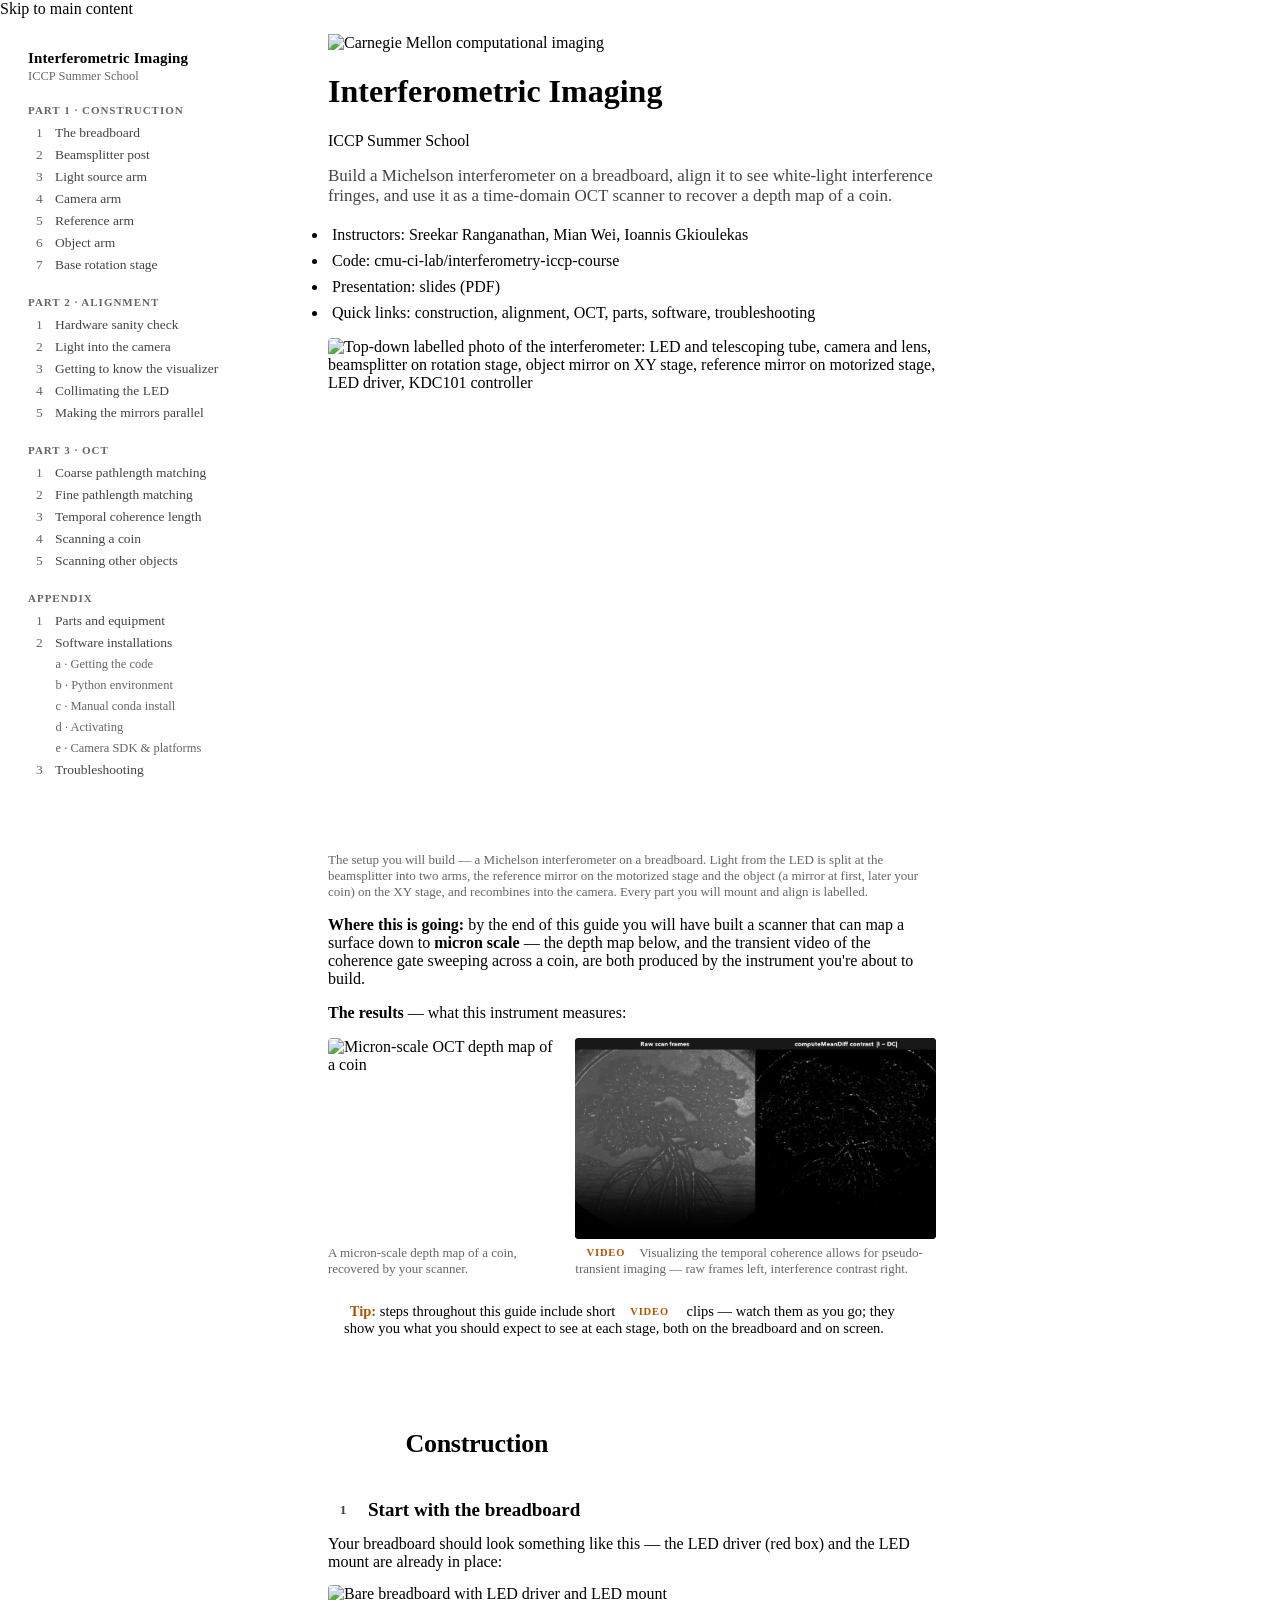
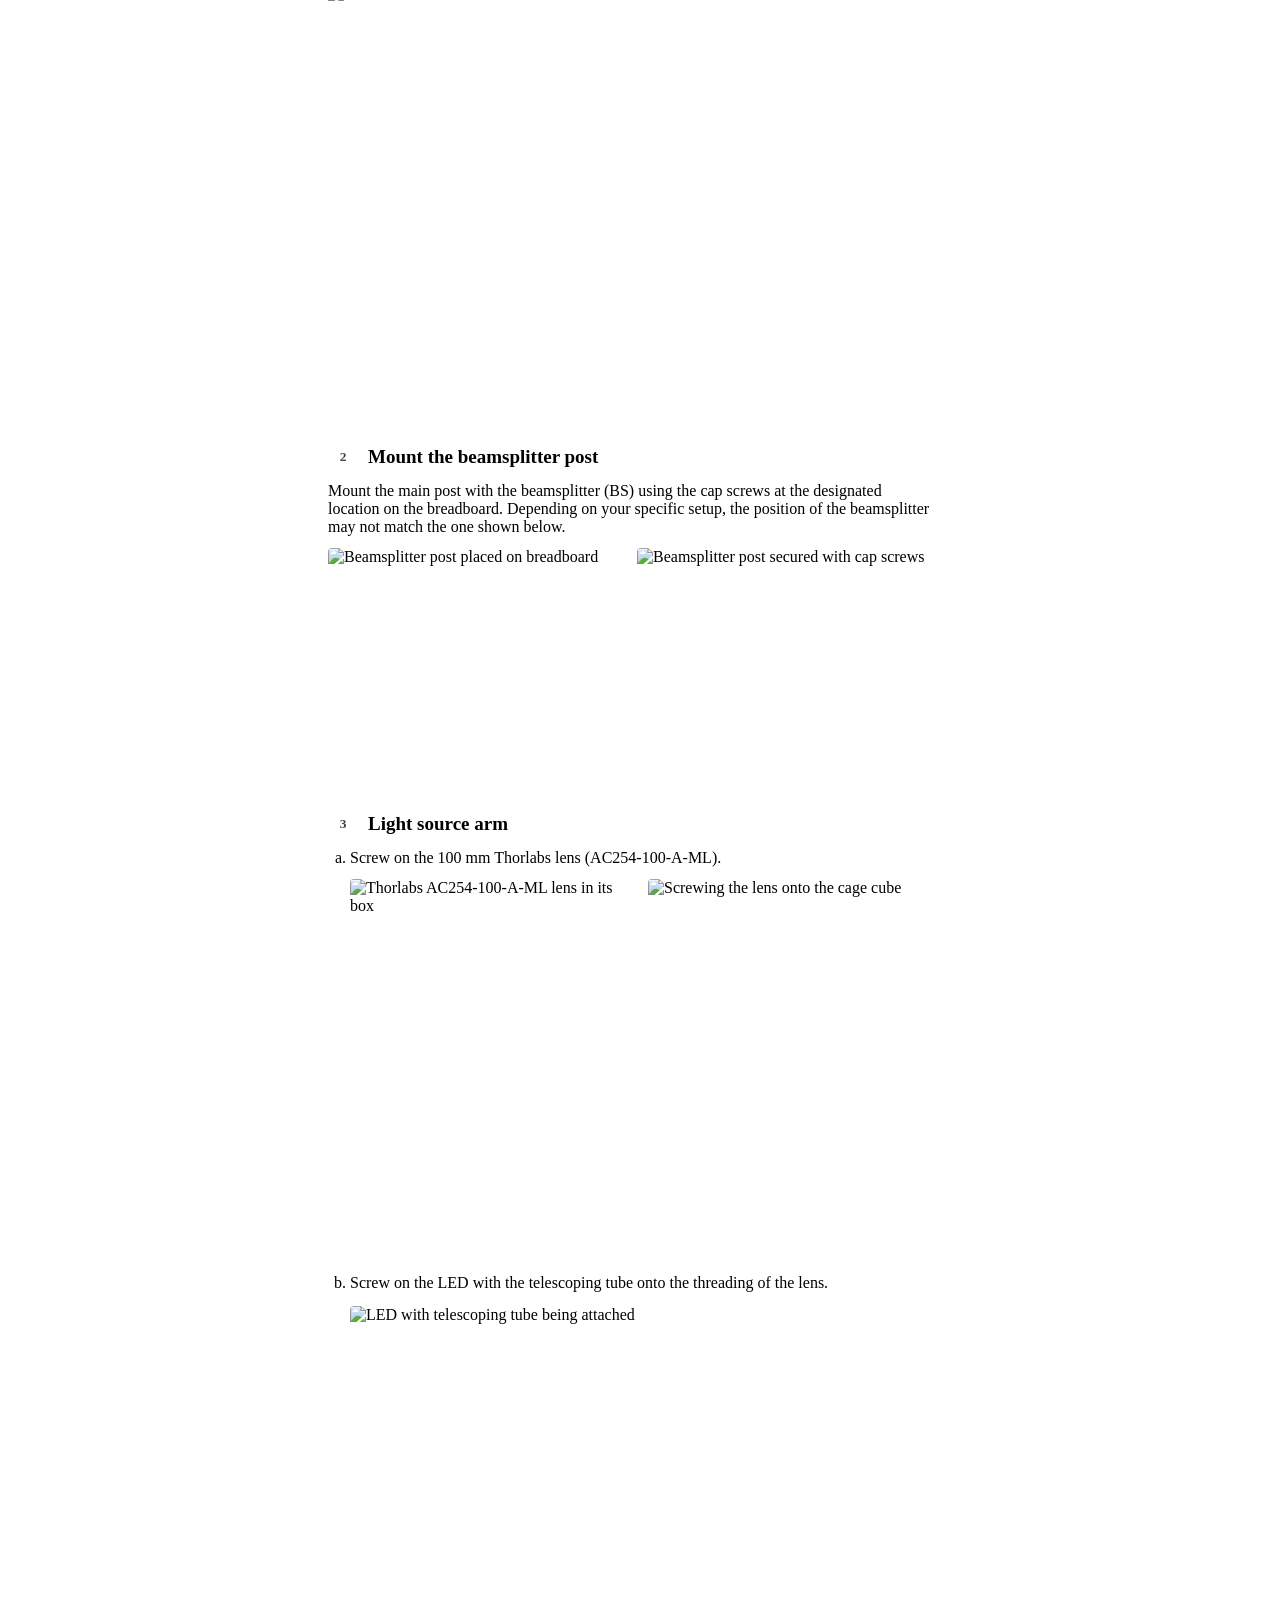
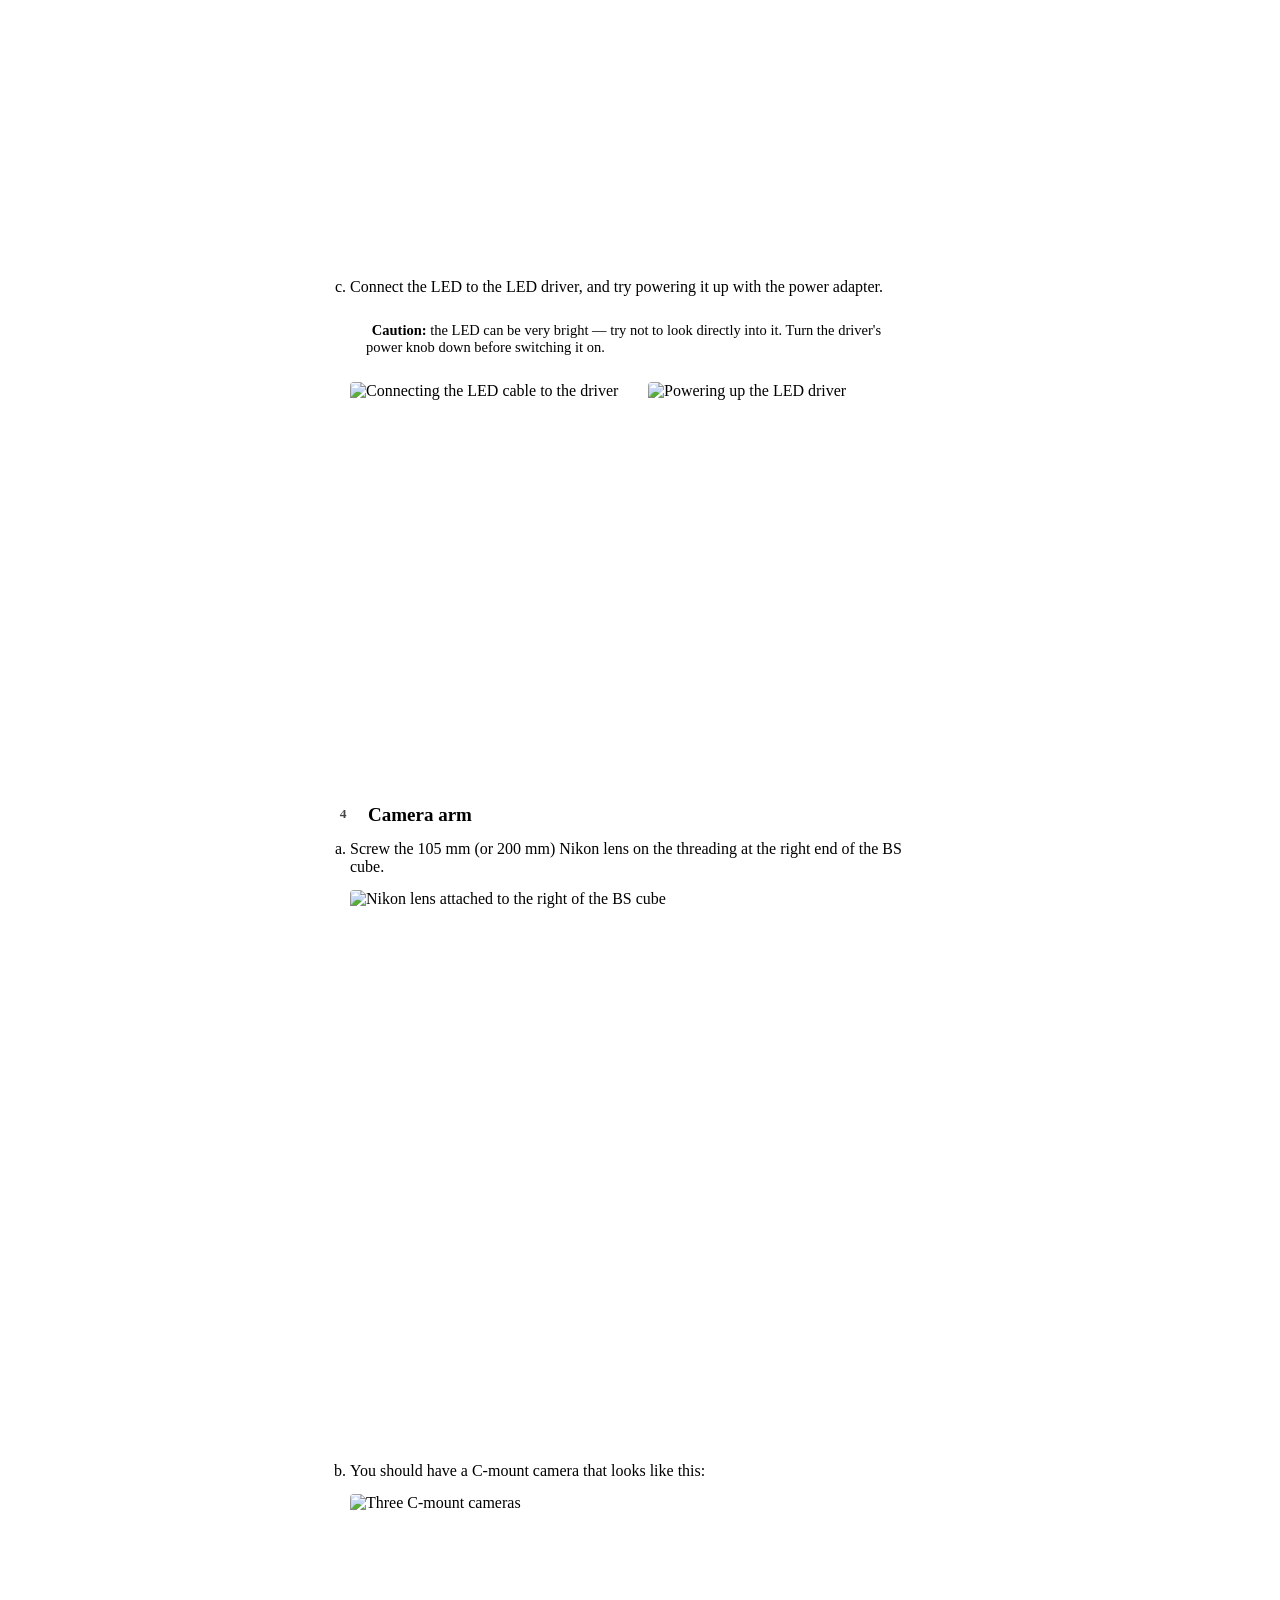
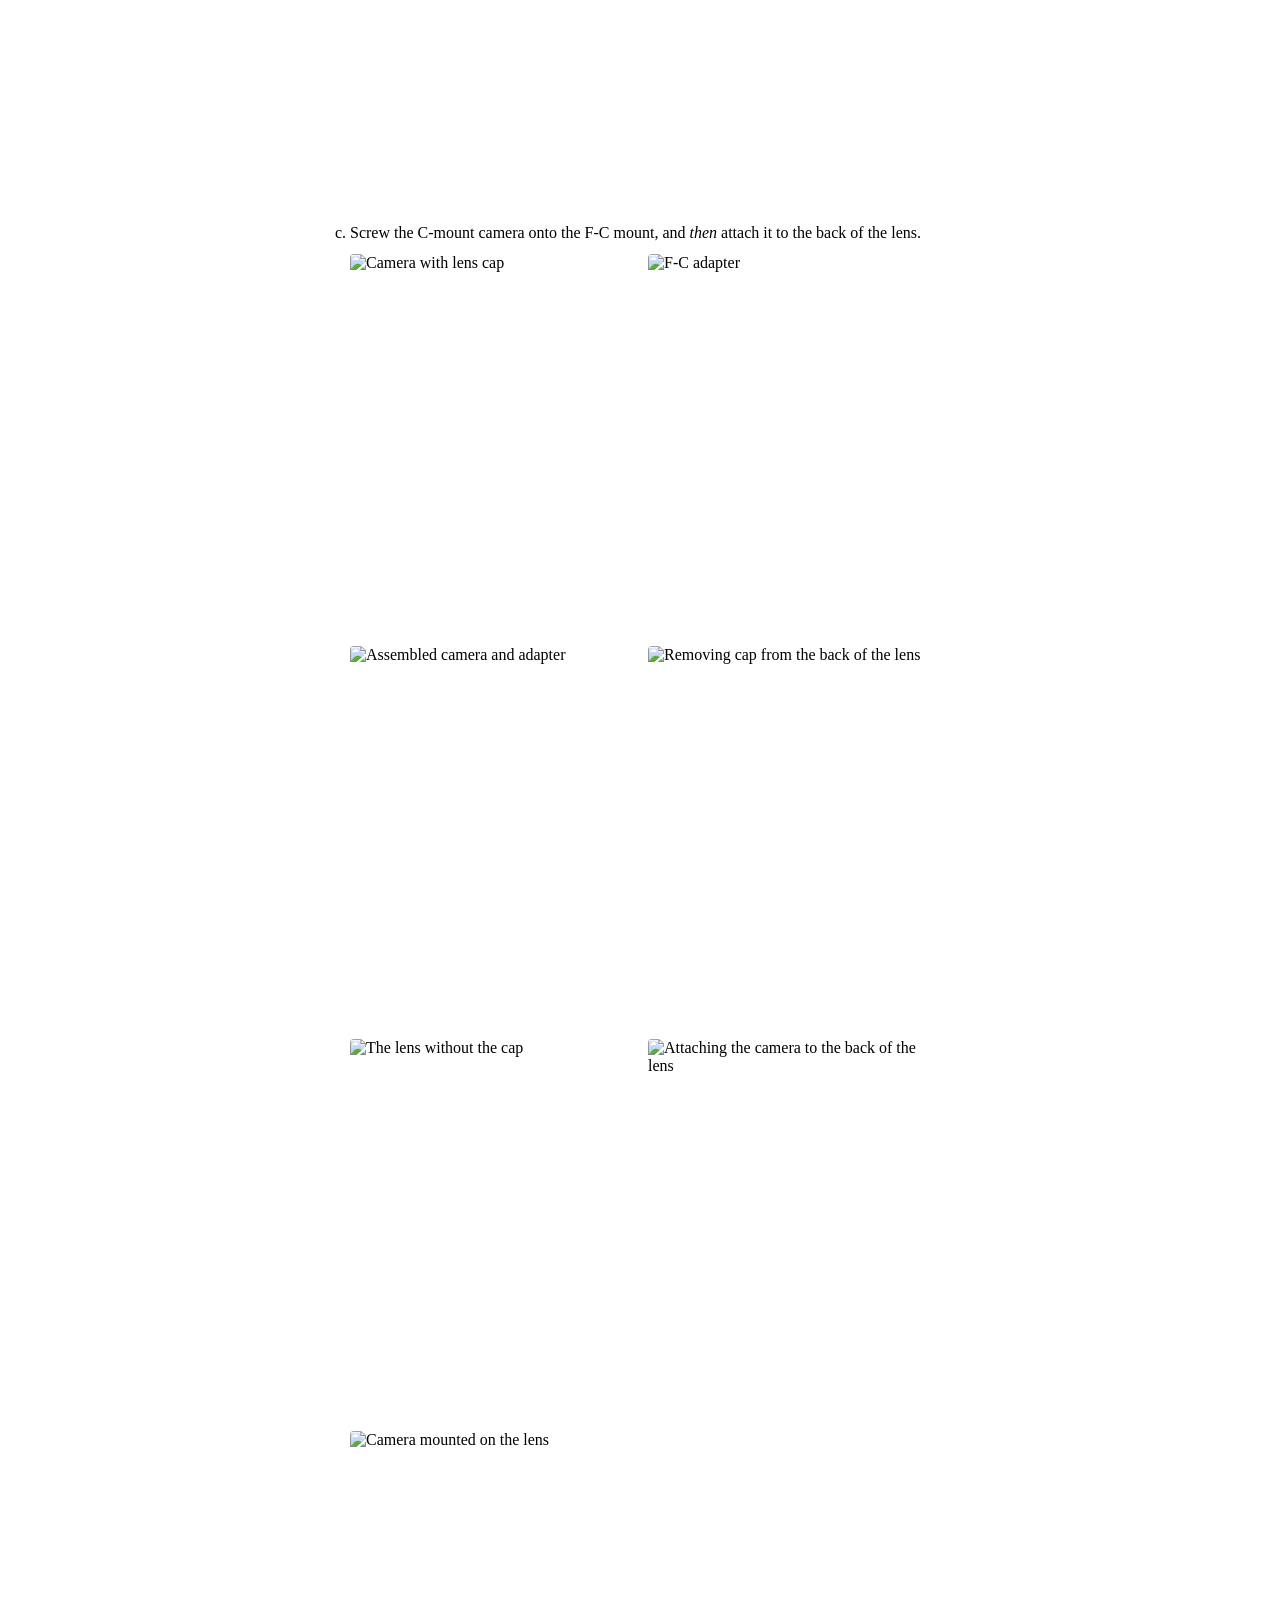
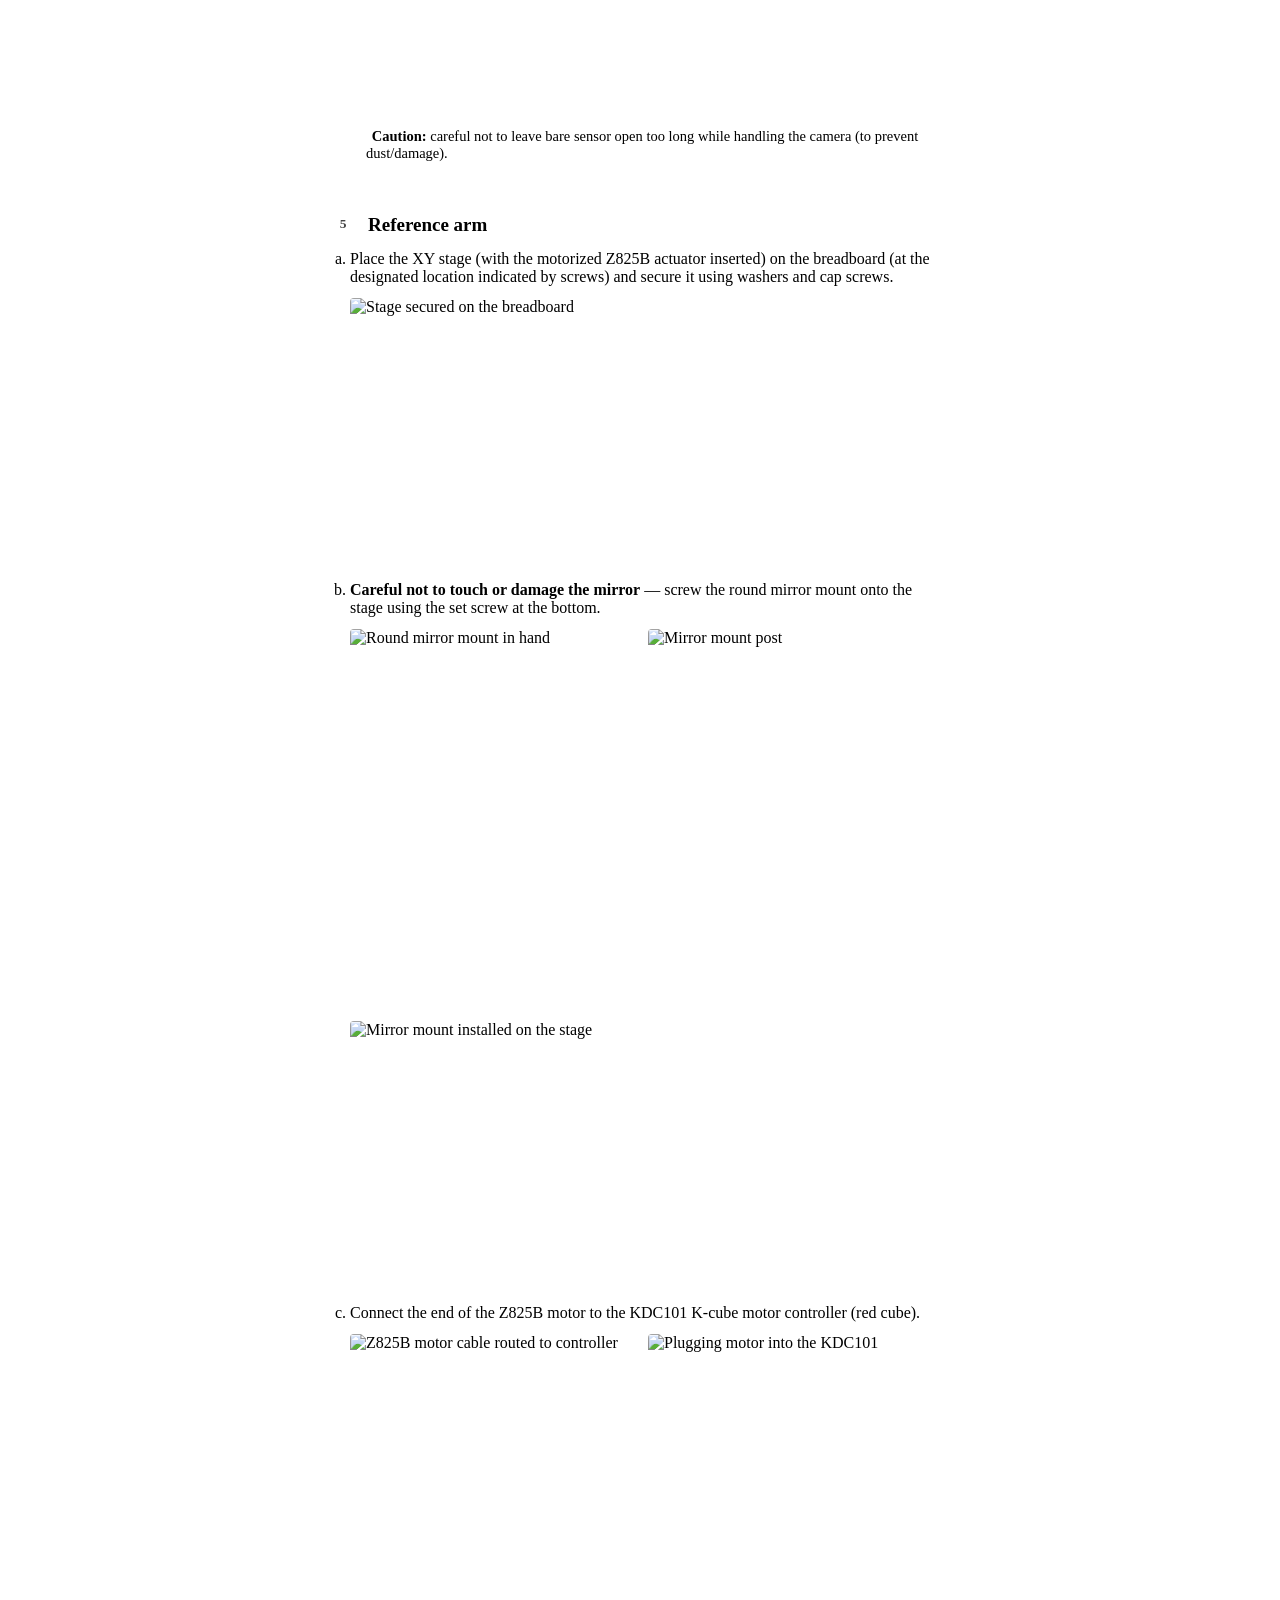
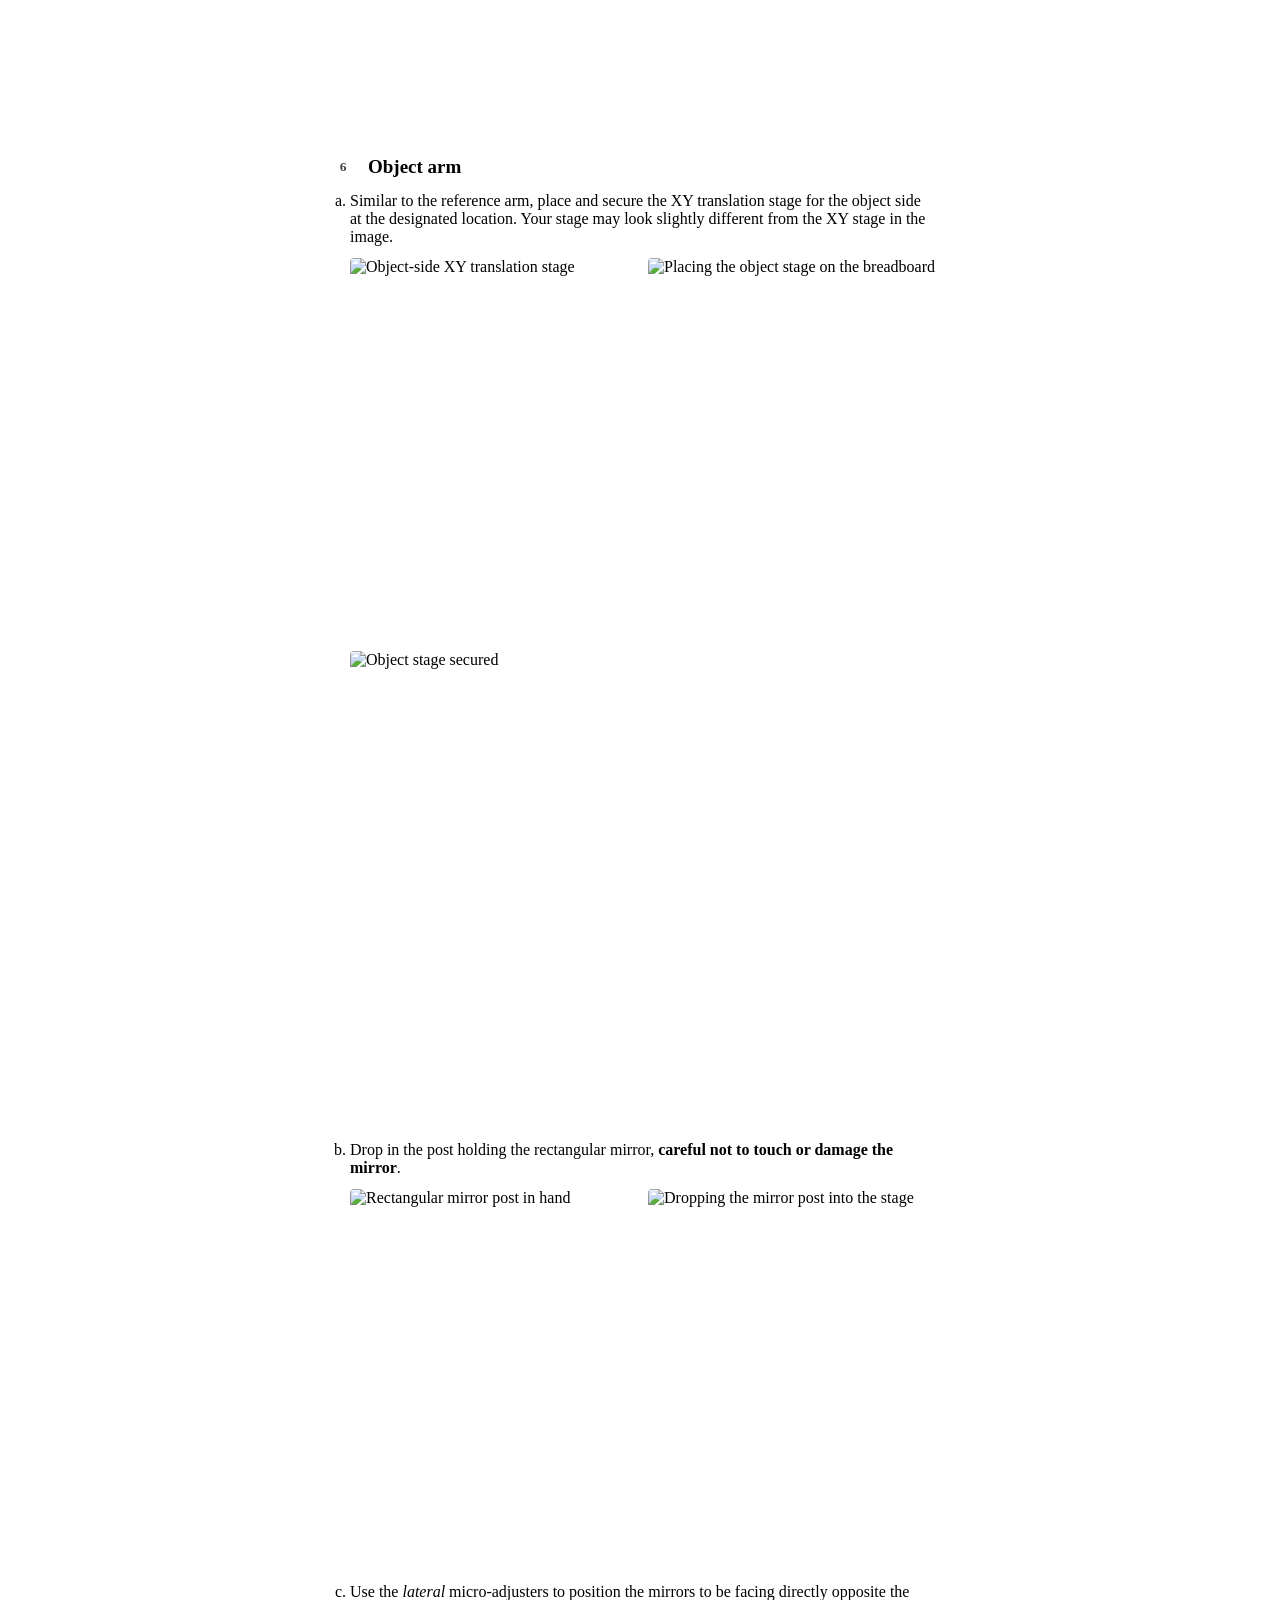
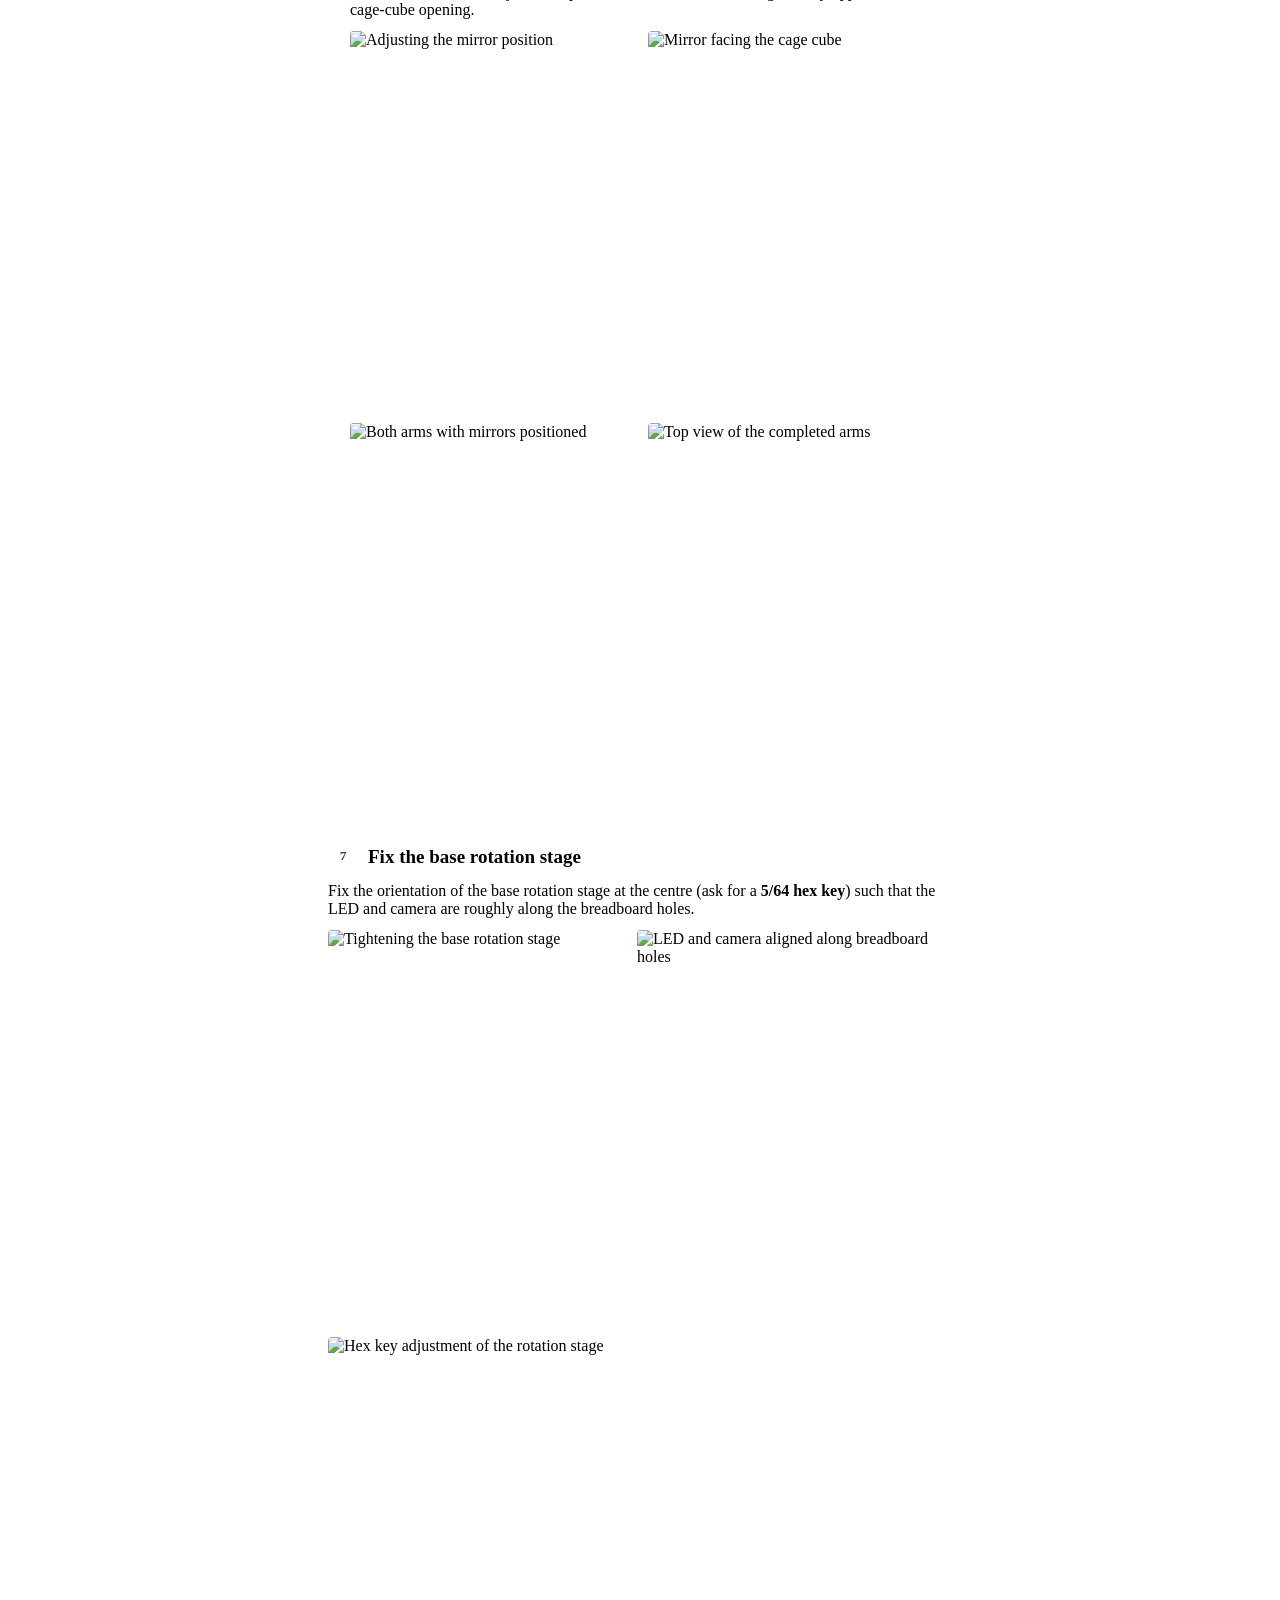
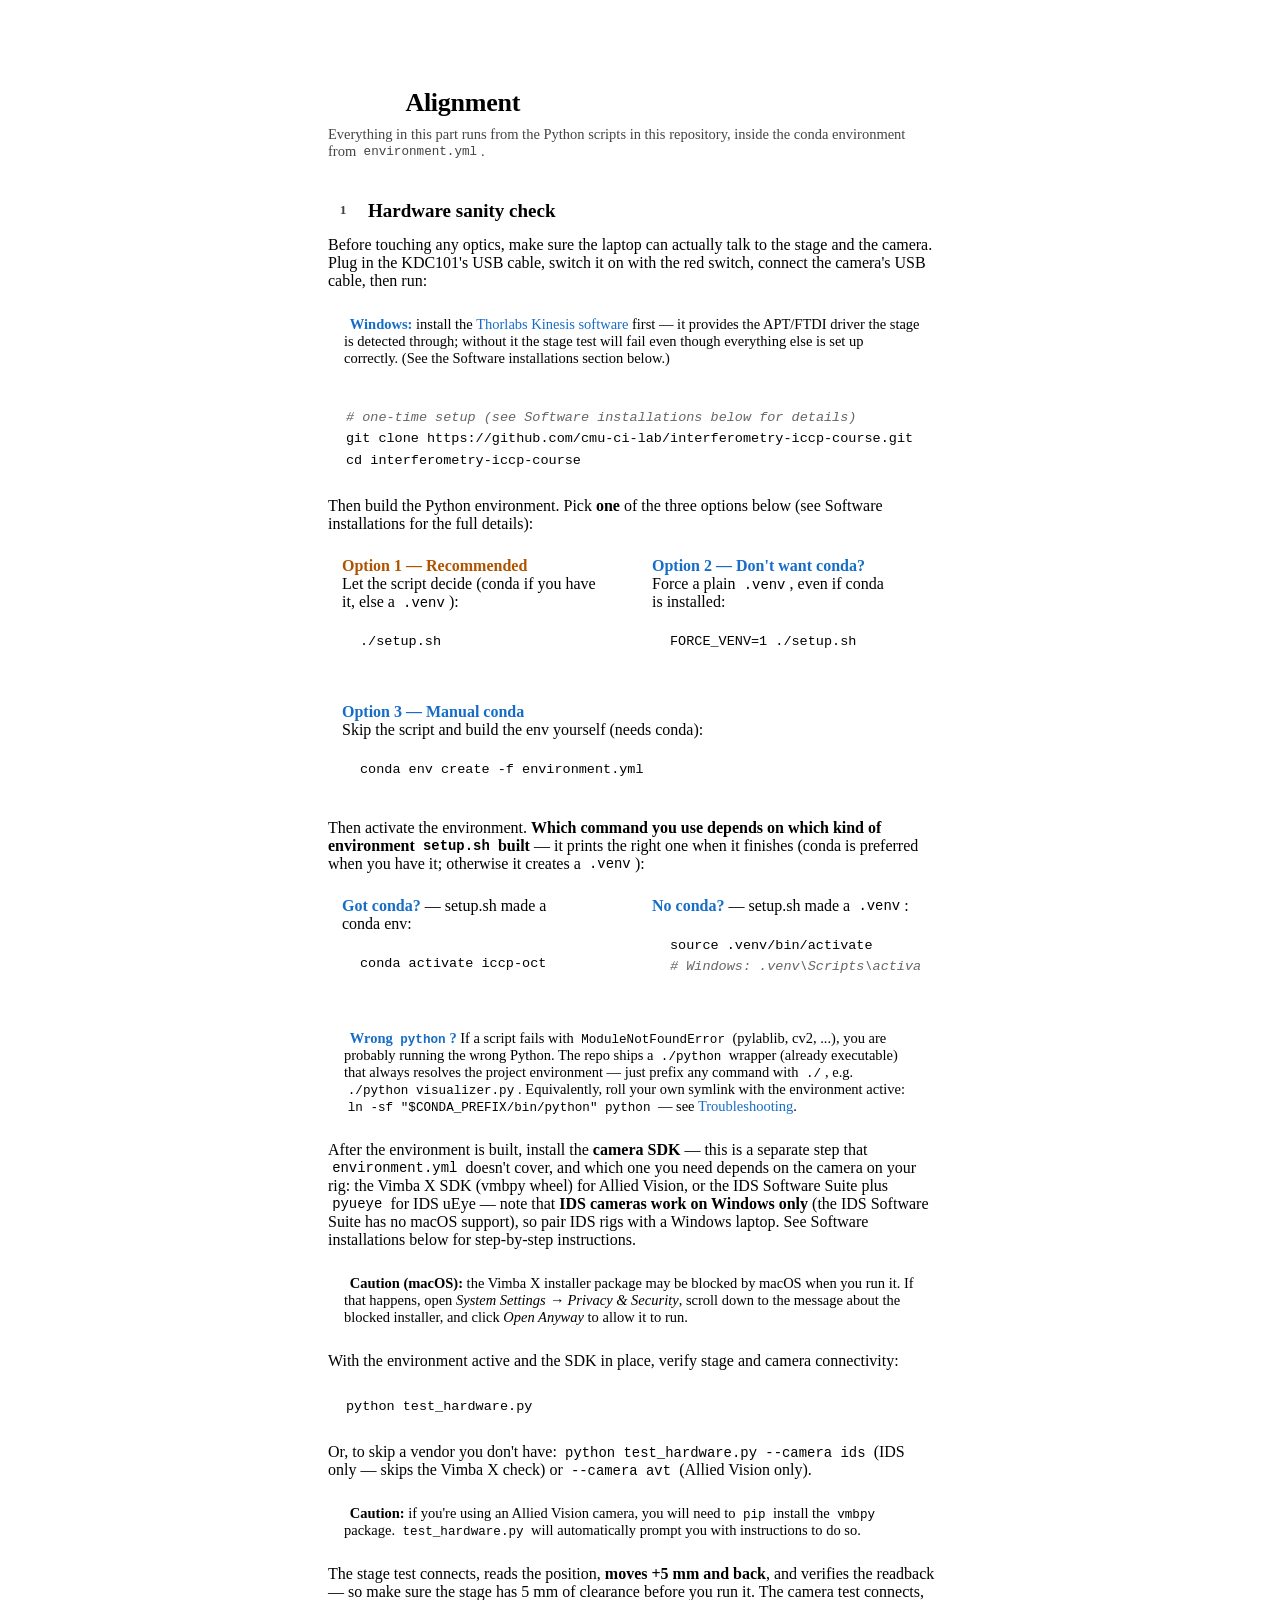
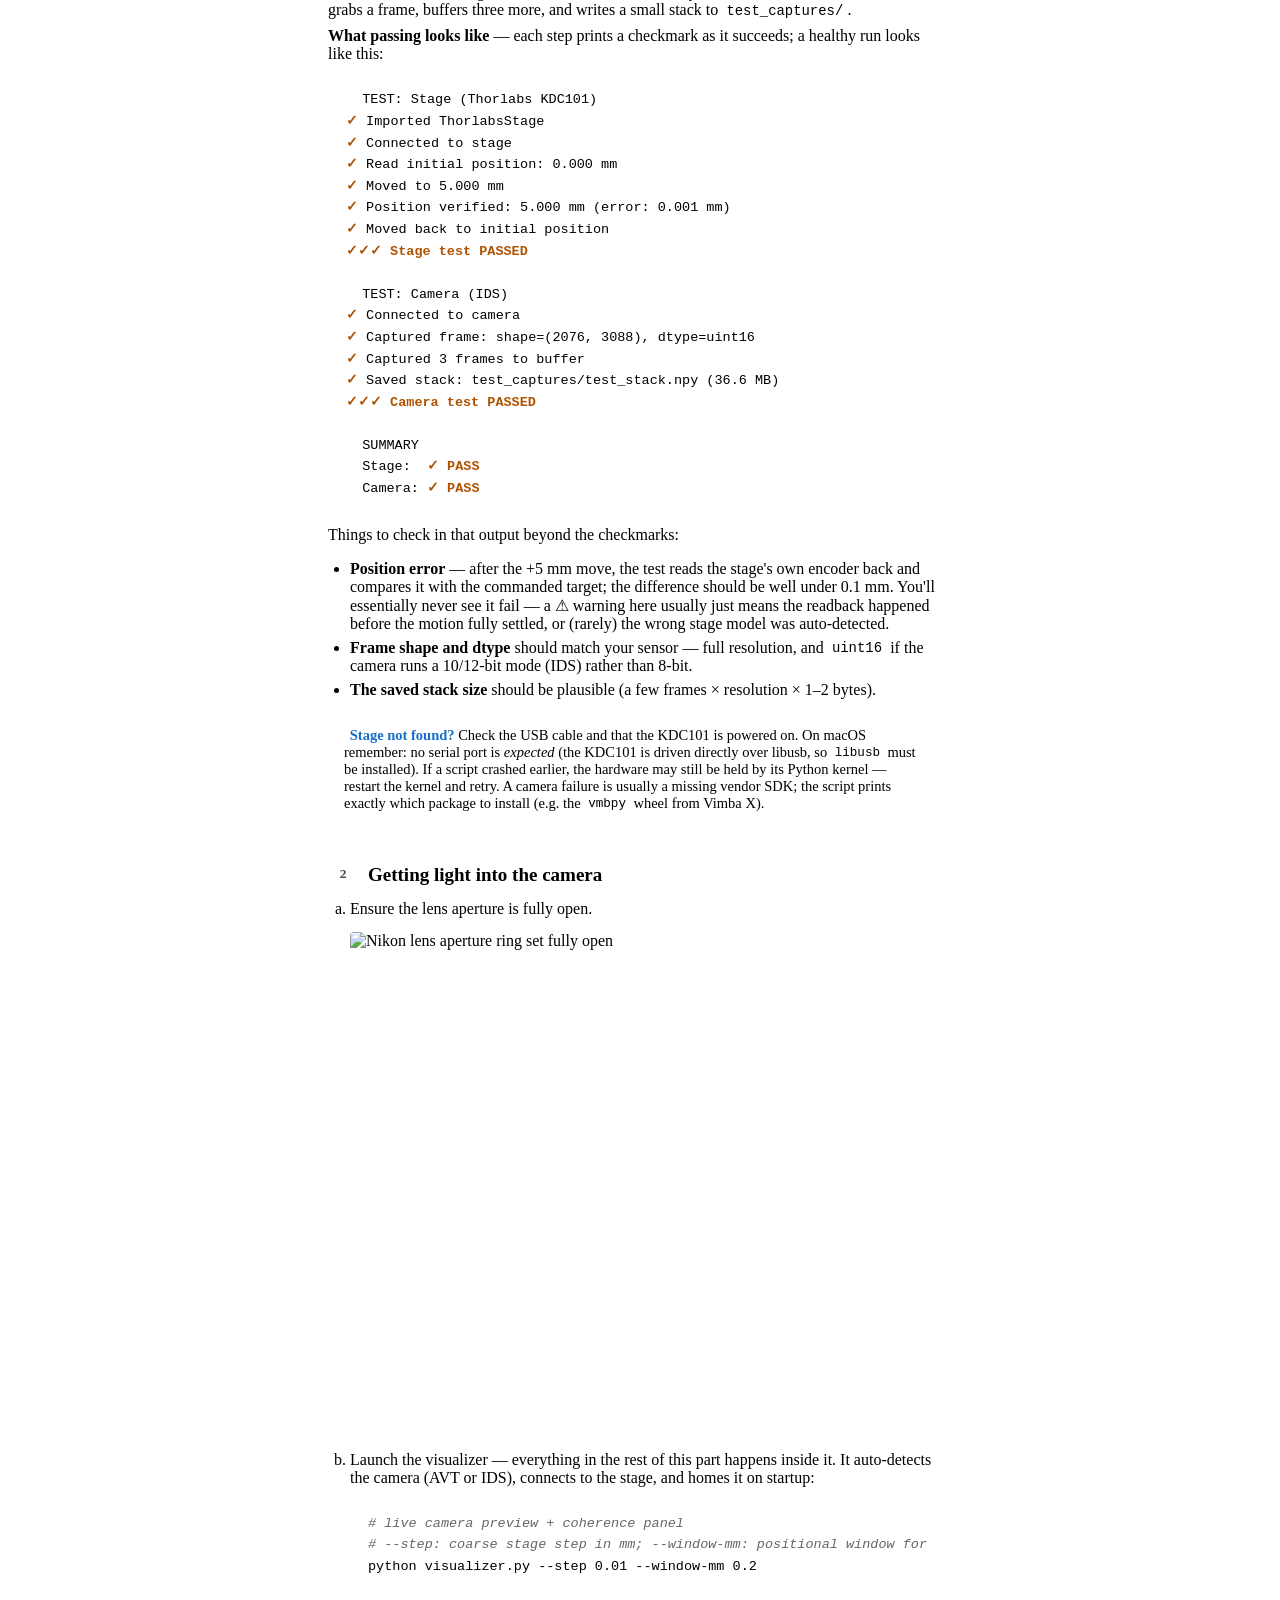
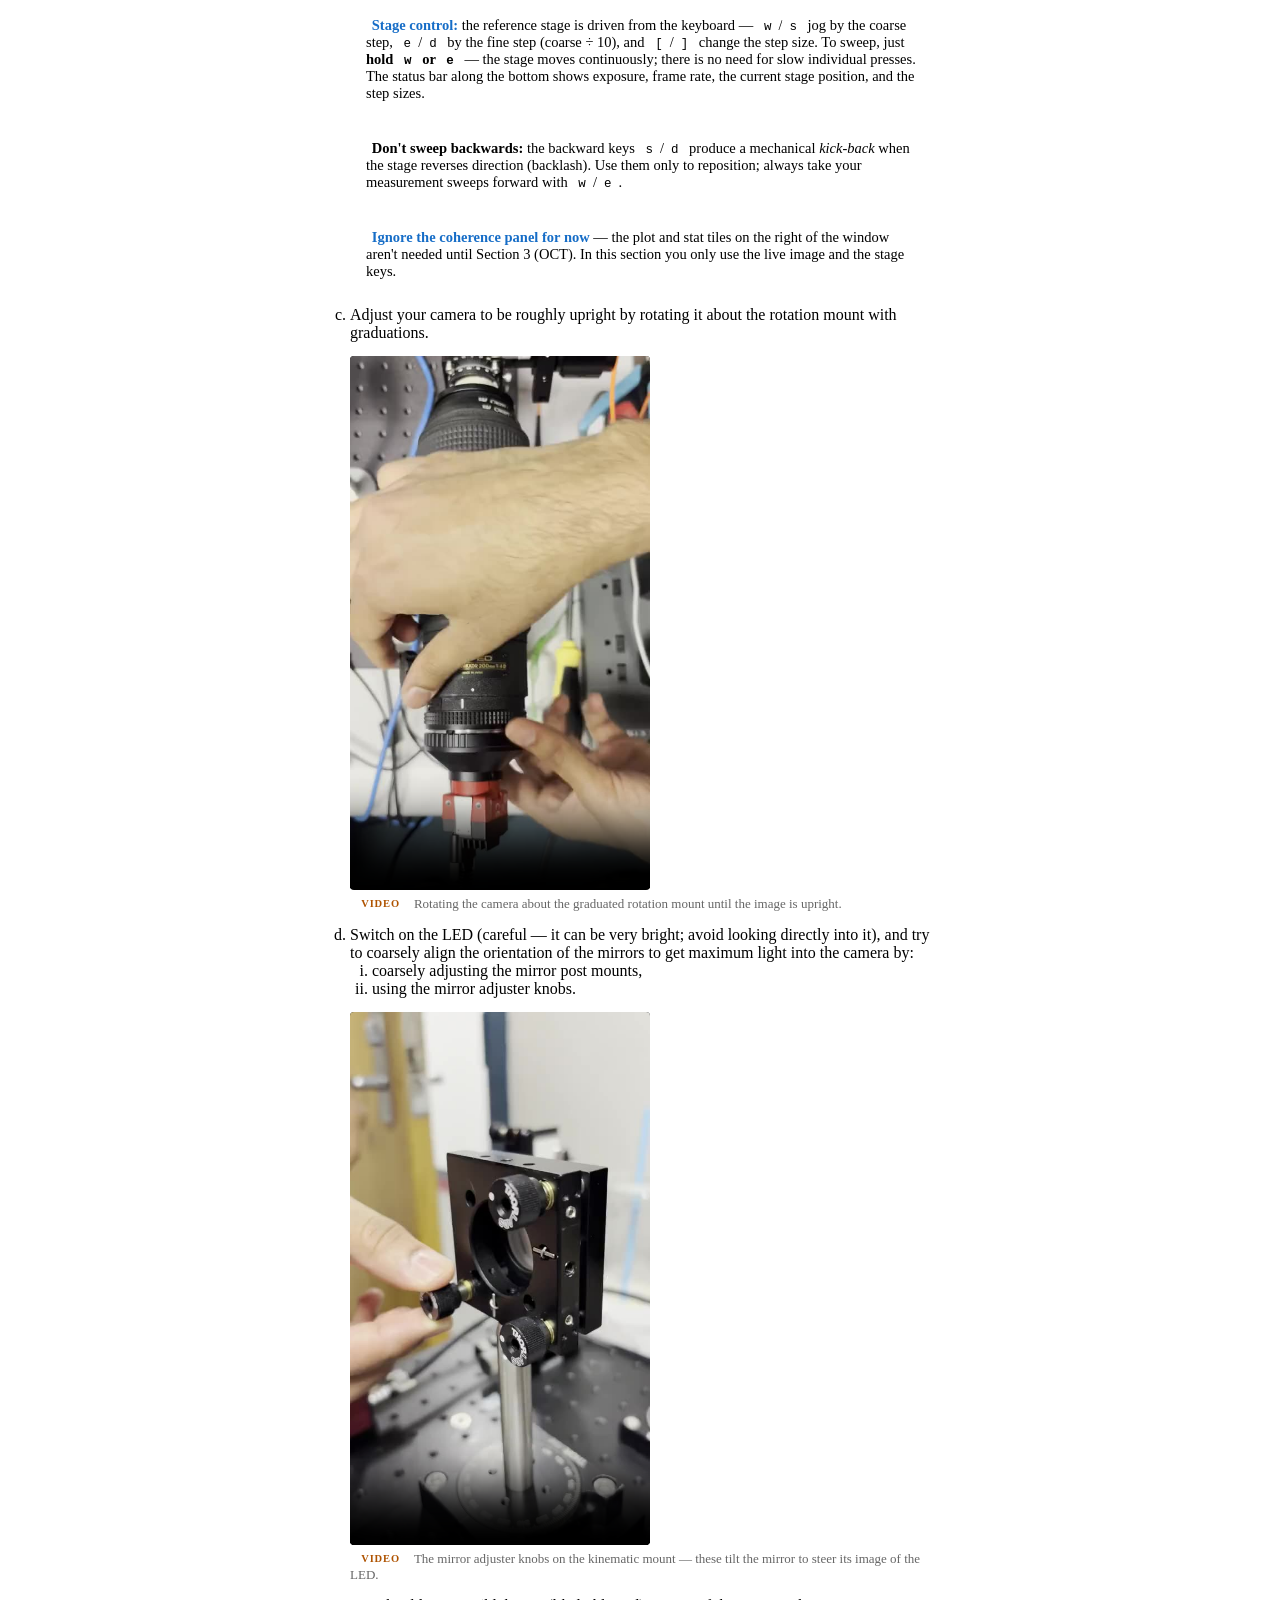
==== commit e62aa9a8: "update teaser" ====
--- a/index.html
+++ b/index.html
@@ -11,9 +11,9 @@
 	a dedicated 1200x630 preview and update og:image:width/height to match.-->
   <meta property="og:title" content="Interferometric Imaging — ICCP Summer School">
   <meta property="og:description" content="Build a Michelson interferometer on a breadboard, align it to see white-light interference fringes, and use it as a time-domain OCT scanner to recover a depth map of a coin.">
-  <meta property="og:image" content="https://imaging.cs.cmu.edu/interferometry-iccp-course/instructions_media/depth_correct.jpg">
-  <meta property="og:image:width" content="820">
-  <meta property="og:image:height" content="709">
+  <meta property="og:image" content="https://imaging.cs.cmu.edu/interferometry-iccp-course/index_files/teaser.jpg">
+  <meta property="og:image:width" content="648">
+  <meta property="og:image:height" content="648">
   <meta property="og:url" content="https://imaging.cs.cmu.edu/interferometry-iccp-course/">
   <meta property="og:type" content="website">
   <meta name="twitter:card" content="summary_large_image">
